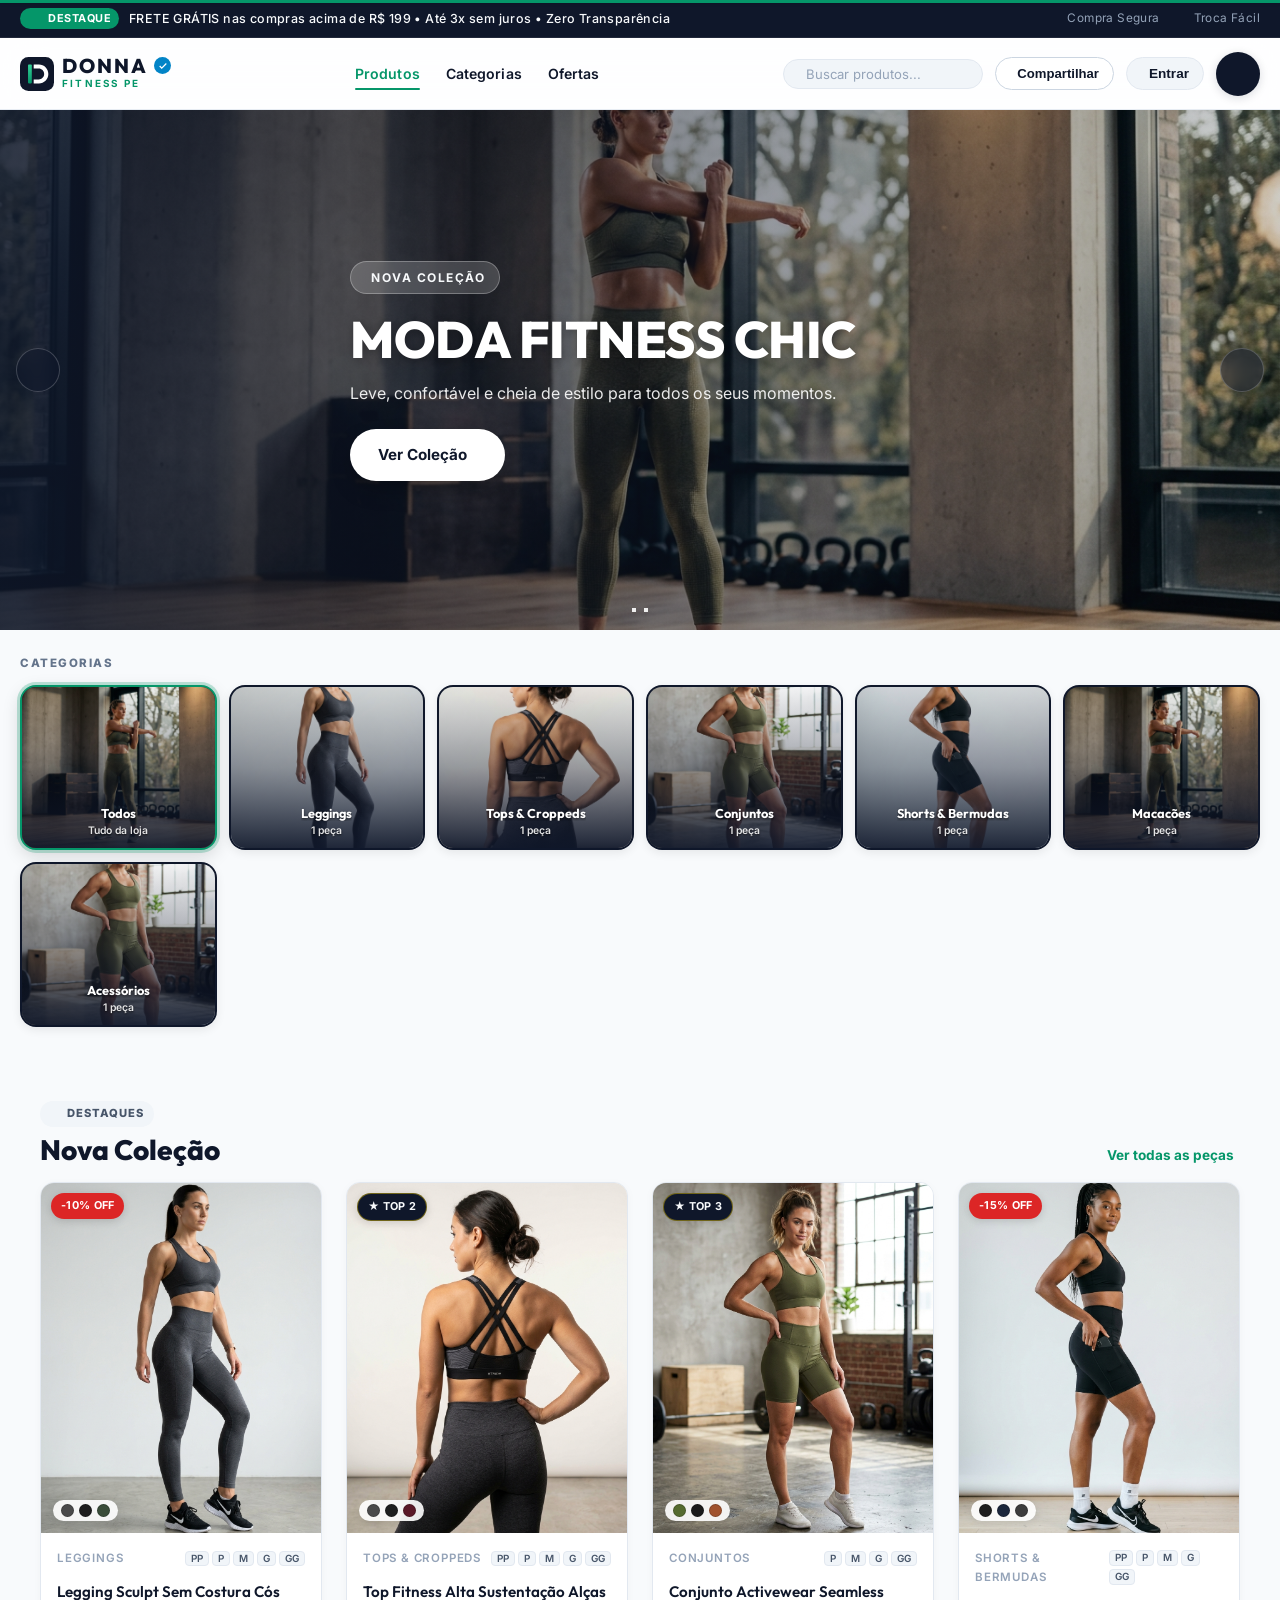
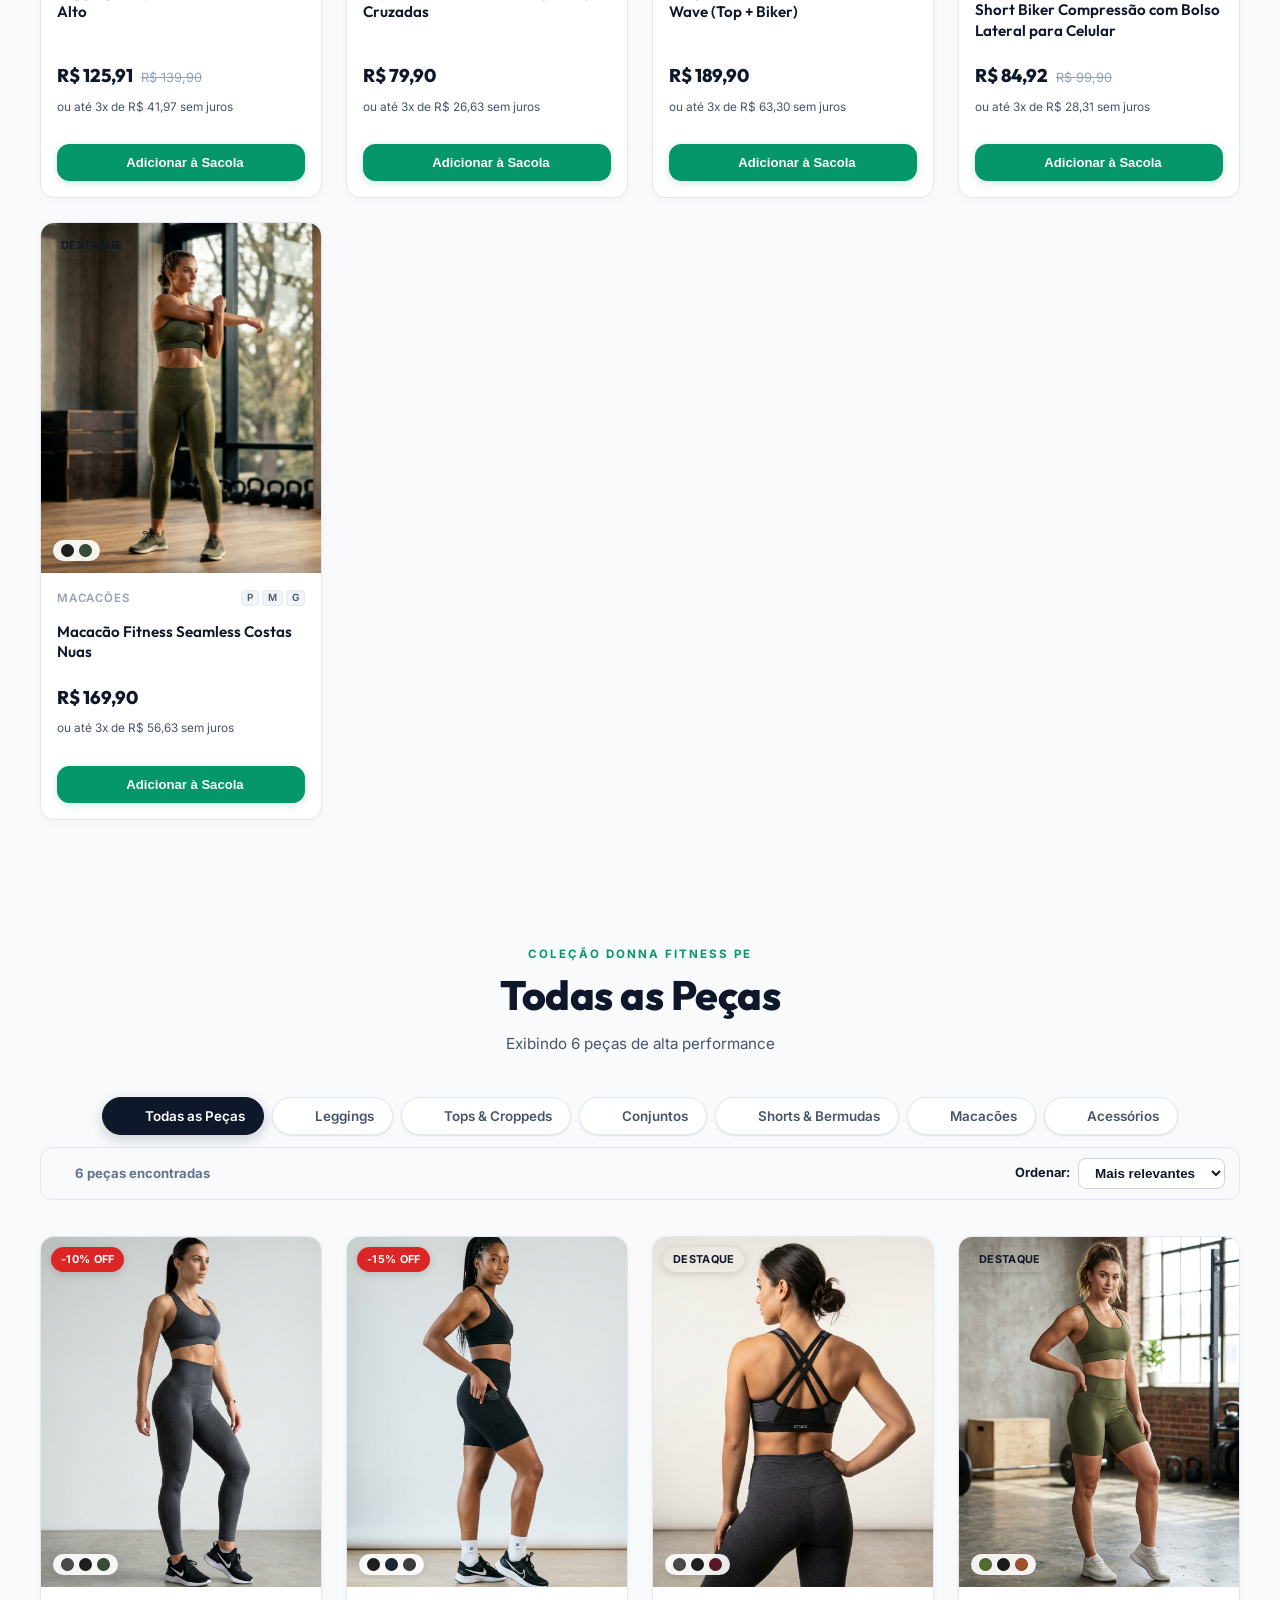
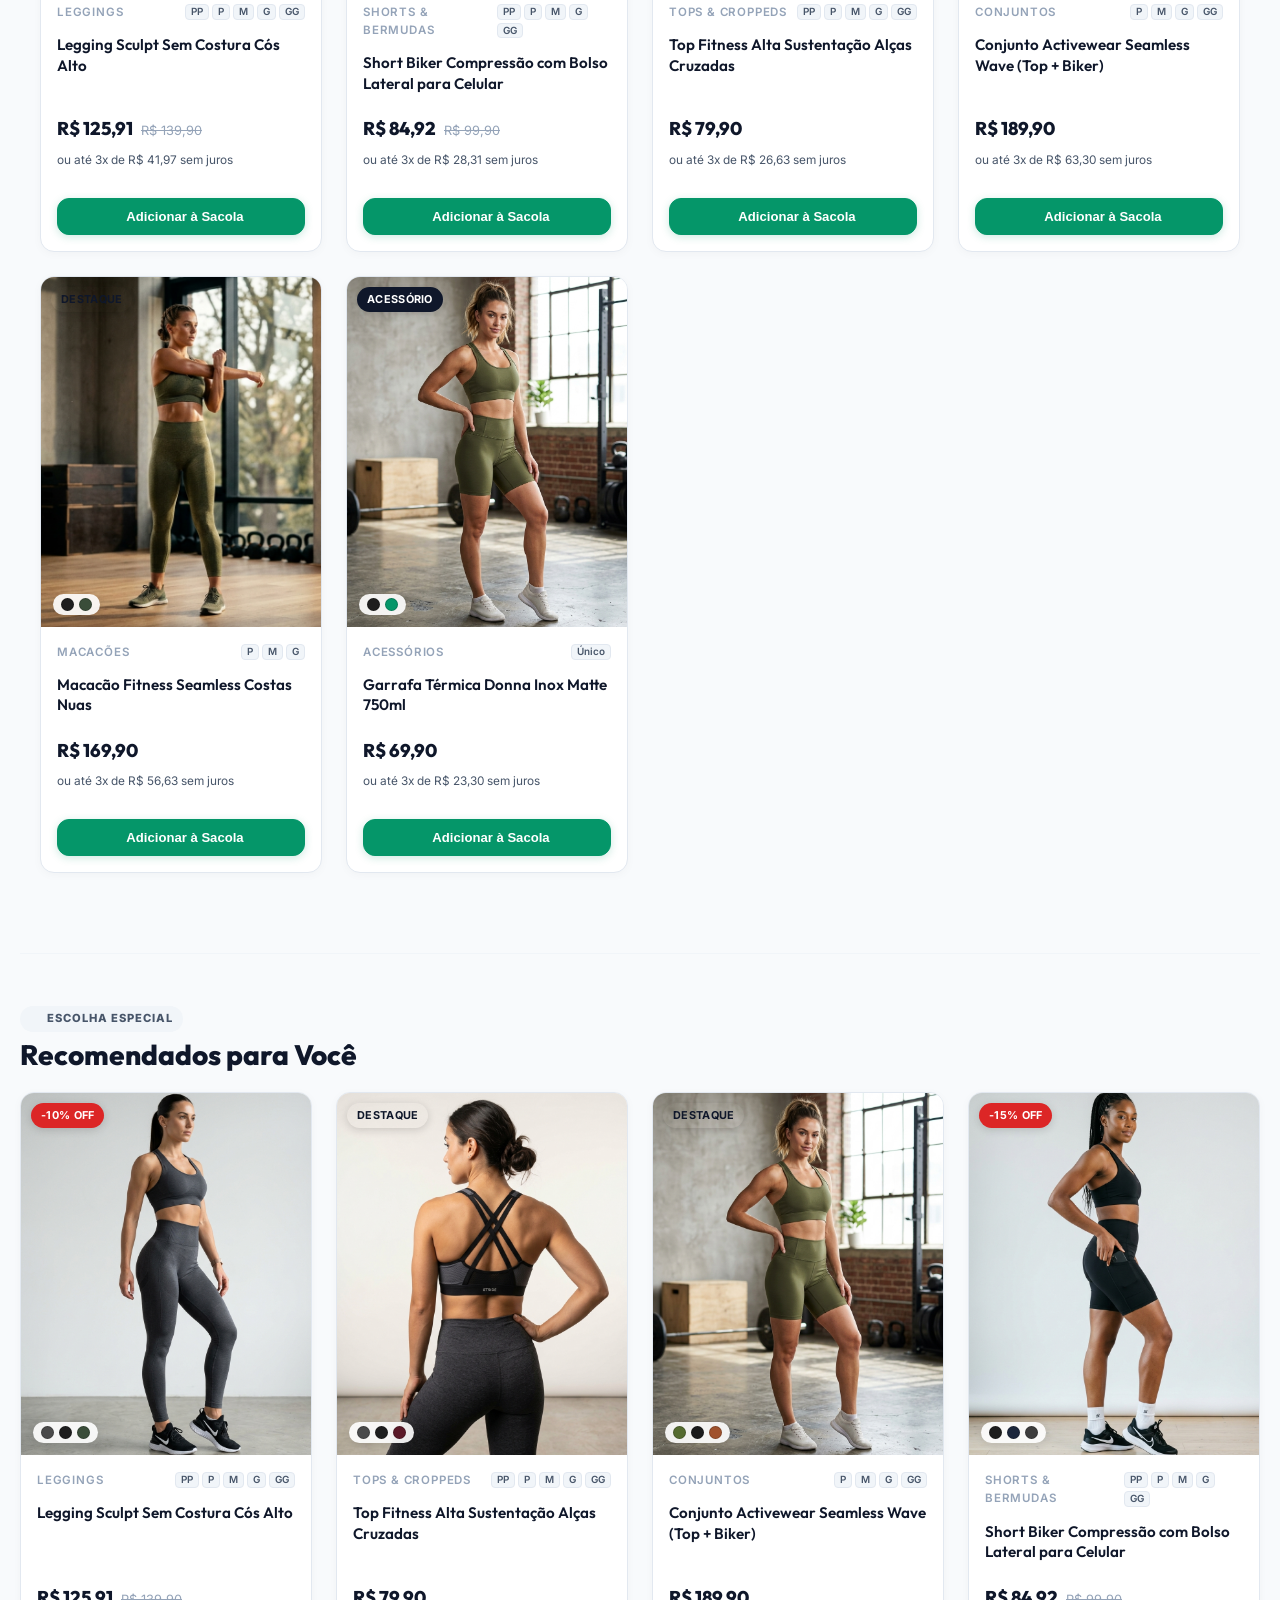
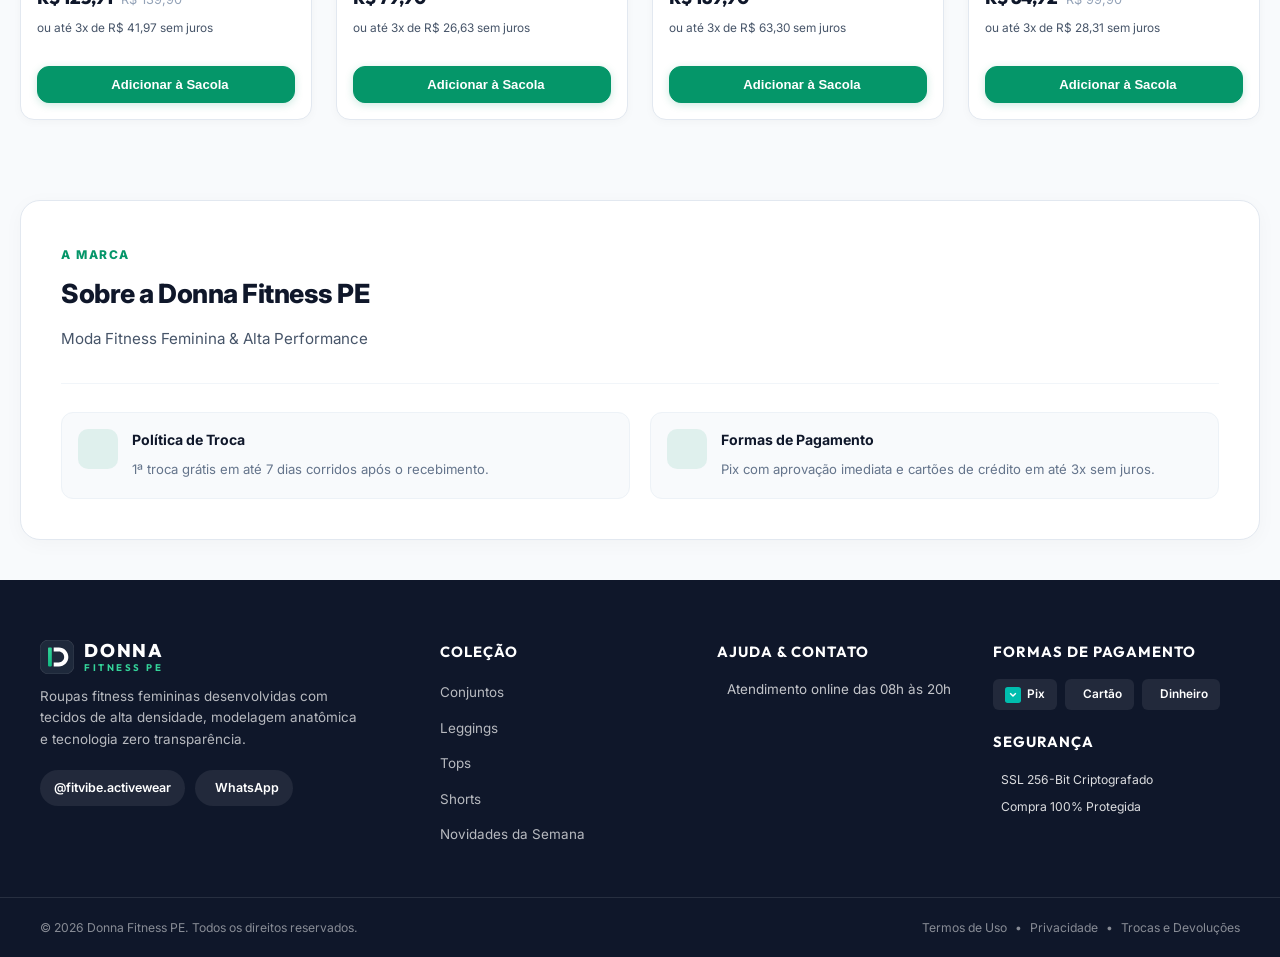
==== index.html @ 71e47748 "Minha" ====
<!DOCTYPE html>
<html lang="pt-BR">

<head>
  <meta charset="UTF-8">
  <meta name="viewport" content="width=device-width, initial-scale=1.0, viewport-fit=cover">
  <meta name="description" content="Donna Fitness PE — Roupas fitness femininas de alta performance. Leggings sem costura, tops de alta sustentação, conjuntos fitness e shorts com bolso. Compre direto com entrega rápida e zero transparência garantida.">
  <meta name="keywords" content="donna fitness pe, roupas fitness, moda fitness feminina, activewear, legging sem costura, top academia, conjunto fitness, shorts biker, zero transparencia">
  <meta name="theme-color" content="#0F172A">
  <meta property="og:title" content="Donna Fitness PE | Roupas Fitness & Alta Performance">
  <meta property="og:description" content="Peças fitness exclusivas com modelagem anatômica, alta compressão e tecnologia zero transparência.">
  <meta property="og:type" content="website">
  <meta property="og:image" content="assets/images/hero_fitness.jpg">
  <title id="site-title">Donna Fitness PE | Roupas Fitness & Alta Performance</title>
  
  <!-- Google Fonts: Outfit & Inter -->
  <link rel="preconnect" href="https://fonts.googleapis.com">
  <link rel="preconnect" href="https://fonts.gstatic.com" crossorigin>
  <link href="https://fonts.googleapis.com/css2?family=Inter:wght@300;400;500;600;700&family=Outfit:wght@400;500;600;700;800;900&display=swap" rel="stylesheet">
  
  <!-- Lucide Icons -->
  <script src="https://unpkg.com/lucide@latest"></script>
  
  <!-- Main Stylesheet -->
  <link rel="stylesheet" href="css/style.css">
  
  <!-- Minimalist Vector Favicon Donna Fitness PE -->
  <link rel="icon" type="image/svg+xml" href="assets/images/favicon.svg?v=2">
  <link rel="alternate icon" href="data:image/svg+xml,<svg xmlns='http://www.w3.org/2000/svg' viewBox='0 0 32 32'><rect width='32' height='32' rx='7.5' fill='%230F172A'/><path d='M7.5 7H10.5V25H7.5Z' fill='%2310B981'/><path d='M12.5 7H17.5C22.5 7 26.5 11 26.5 16C26.5 21 22.5 25 17.5 25H12.5V21.2H17.2C20.1 21.2 22.4 18.9 22.4 16C22.4 13.1 20.1 10.8 17.2 10.8H12.5V7Z' fill='%23FFFFFF'/></svg>">

  <!-- Schema.org Structured Data -->
  <script type="application/ld+json" id="schema-structured-data">
  {
    "@context": "https://schema.org",
    "@graph": [
      {
        "@type": "OnlineStore",
        "@id": "#store",
        "name": "Donna Fitness PE",
        "description": "Roupas fitness femininas de alta performance. Leggings sem costura, tops de alta sustentação e conjuntos fitness com tecnologia zero transparência.",
        "currenciesAccepted": "BRL"
      },
      {
        "@type": "CollectionPage",
        "@id": "#collection",
        "name": "Coleção Feminina Donna Fitness PE",
        "isPartOf": { "@id": "#store" }
      }
    ]
  }
  </script>
</head>

<body>

  <!-- Top Accent Bar (Barra de Destaque Superior Fixa - Estilo JoyModa) -->
  <div class="store-top-accent-bar" id="store-top-accent-bar" aria-hidden="true"></div>

  <!-- Toast Container -->
  <div id="toast-container" class="toast-container" aria-live="polite"></div>

  <!-- Announcement Bar (Configurable from Admin) -->
  <aside class="announcement-bar" id="announcement-bar" style="display:none;" aria-label="Avisos e promoções">
    <div class="announcement-inner container">
      <div class="announcement-content" id="announcement-text-wrap">
        <span class="announcement-badge-pill">
          <i data-lucide="sparkles" class="icon-inline"></i>
          <span>Destaque</span>
        </span>
        <span id="announcement-text">FRETE GRÁTIS nas compras acima de R$ 199 • Até 3x sem juros • Zero Transparência</span>
      </div>
      <div class="announcement-extra-links">
        <span class="announcement-pill"><i data-lucide="shield-check" class="icon-inline"></i> Compra Segura</span>
        <span class="announcement-pill"><i data-lucide="refresh-cw" class="icon-inline"></i> Troca Fácil</span>
      </div>
    </div>
  </aside>

  <!-- Store Closed Banner -->
  <div class="store-closed-banner hidden" id="store-closed-banner" role="alert">
    <div class="banner-content container">
      <div class="banner-icon-wrap">
        <i data-lucide="clock" class="icon-banner"></i>
      </div>
      <div class="banner-text-wrap">
        <strong id="store-closed-title">Loja Fechada no Momento</strong>
        <p id="store-closed-message">Estamos fora do horário de atendimento. Deixe sua mensagem no WhatsApp que responderemos assim que abrirmos!</p>
      </div>
    </div>
  </div>

  <!-- Main Navigation Header -->
  <header class="site-header" id="navbar">
    <div class="header-inner container">
      
      <!-- Mobile Menu Trigger -->
      <button type="button" class="btn-mobile-menu" id="btn-mobile-menu" aria-label="Abrir menu de navegação" aria-expanded="false" aria-controls="mobile-drawer">
        <i data-lucide="menu"></i>
      </button>

      <!-- Brand Logo -->
      <a href="index.html" class="navbar-brand" aria-label="Página inicial Donna Fitness PE">
        <span class="logo-mark" id="navbar-logo-icon">
          <svg width="34" height="34" viewBox="0 0 36 36" fill="none" aria-hidden="true">
            <defs>
              <linearGradient id="nbDonnaGrad" x1="7.5" y1="8" x2="12" y2="28" gradientUnits="userSpaceOnUse">
                <stop offset="0%" stop-color="#34D399"/>
                <stop offset="100%" stop-color="#059669"/>
              </linearGradient>
            </defs>
            <rect width="36" height="36" rx="9" fill="#0F172A"/>
            <path d="M 8.5 9 C 8.5 8.4477 8.9477 8 9.5 8 H 11.5 C 12.0523 8 12.5 8.4477 12.5 9 V 27 C 12.5 27.5523 12.0523 28 11.5 28 H 9.5 C 8.9477 28 8.5 27.5523 8.5 27 Z" fill="url(#nbDonnaGrad)"/>
            <path d="M 14.5 8 H 20 C 25.5228 8 30 12.4772 30 18 C 30 23.5228 25.5228 28 20 28 H 14.5 V 23.8 H 19.8 C 23.0033 23.8 25.6 21.2033 25.6 18 C 25.6 14.7967 23.0033 12.2 19.8 12.2 H 14.5 V 8 Z" fill="#FFFFFF"/>
          </svg>
        </span>
        <div class="brand-text">
          <div style="display:flex;align-items:center;">
            <span class="brand-name" id="navbar-brand-name">DONNA</span>
            <span class="brand-verified-badge" title="Loja Oficial Verificada" aria-label="Loja Oficial Verificada">
              <svg viewBox="0 0 24 24" fill="none" stroke="currentColor"><polyline points="20 6 9 17 4 12"/></svg>
            </span>
          </div>
          <span class="brand-tagline" id="navbar-brand-tagline">FITNESS PE</span>
        </div>
      </a>

      <!-- Desktop Navigation Menu -->
      <nav class="desktop-nav" aria-label="Navegação principal">
        <ul class="nav-list">
          <li><a href="#products" class="nav-link nav-cat-link active" onclick="window.StoreApp?.selectCategory('all')">Produtos</a></li>
          <li><a href="#visual-categories" class="nav-link">Categorias</a></li>
          <li><a href="#featured-section" class="nav-link">Ofertas</a></li>
        </ul>
      </nav>

      <!-- Header Actions: Busca | Conta | Carrinho -->
      <div class="header-actions">
        
        <!-- Search Trigger / Quick Search Bar -->
        <div class="search-box-wrap" id="search-box-wrap">
          <div class="search-input-inner">
            <i data-lucide="search" class="search-icon"></i>
            <input type="search" id="quick-search-input" placeholder="Buscar produtos..." aria-label="Buscar produtos">
            <button type="button" class="btn-clear-search hidden" id="btn-clear-search" aria-label="Limpar busca">
              <i data-lucide="x"></i>
            </button>
          </div>
        </div>

        <!-- Share Store Button -->
        <button type="button" class="btn-share-store" id="btn-share-store" onclick="window.StoreApp?.shareStore()" aria-label="Compartilhar loja" title="Compartilhar loja">
          <i data-lucide="share-2"></i>
          <span class="share-btn-text">Compartilhar</span>
        </button>

        <!-- Customer Account Button -->
        <button type="button" class="btn-header-account" id="btn-customer-account" aria-label="Área do cliente / Minha Conta">
          <i data-lucide="user" class="account-icon"></i>
          <span class="account-label" id="header-account-label">Entrar</span>
        </button>

        <!-- Cart Button -->
        <button type="button" class="btn-cart" id="btn-open-cart" aria-label="Abrir carrinho de compras">
          <i data-lucide="shopping-bag" class="cart-icon"></i>
          <span class="cart-count" id="cart-count" style="display:none;">0</span>
        </button>

        <!-- Loyalty Points Button (Oculto para visitante; acessível em Minha Conta) -->
        <button type="button" class="btn-header-loyalty" id="btn-header-loyalty" onclick="window.StoreApp?.openLoyaltyModal()" title="Ver meus pontos e recompensas" style="display:none;">
          <span class="loyalty-coin-icon"><i data-lucide="award"></i></span>
          <span class="loyalty-header-pts" id="header-loyalty-pts">0 pts</span>
        </button>
      </div>

    </div>
  </header>

  <!-- Mobile Off-Canvas Drawer -->
  <div class="mobile-drawer-overlay" id="mobile-drawer-overlay" aria-hidden="true"></div>
  <aside class="mobile-drawer" id="mobile-drawer" aria-label="Menu móvel">
    <div class="mobile-drawer-header">
      <div class="mobile-drawer-brand">
        <svg width="30" height="30" viewBox="0 0 36 36" fill="none" aria-hidden="true">
          <defs>
            <linearGradient id="mobDonnaGrad" x1="7.5" y1="8" x2="12" y2="28" gradientUnits="userSpaceOnUse">
              <stop offset="0%" stop-color="#34D399"/>
              <stop offset="100%" stop-color="#059669"/>
            </linearGradient>
          </defs>
          <rect width="36" height="36" rx="9" fill="#0F172A"/>
          <path d="M 8.5 9 C 8.5 8.4477 8.9477 8 9.5 8 H 11.5 C 12.0523 8 12.5 8.4477 12.5 9 V 27 C 12.5 27.5523 12.0523 28 11.5 28 H 9.5 C 8.9477 28 8.5 27.5523 8.5 27 Z" fill="url(#mobDonnaGrad)"/>
          <path d="M 14.5 8 H 20 C 25.5228 8 30 12.4772 30 18 C 30 23.5228 25.5228 28 20 28 H 14.5 V 23.8 H 19.8 C 23.0033 23.8 25.6 21.2033 25.6 18 C 25.6 14.7967 23.0033 12.2 19.8 12.2 H 14.5 V 8 Z" fill="#FFFFFF"/>
        </svg>
        <div class="brand-text" style="line-height:1.15;">
          <span style="font-weight:800;letter-spacing:1.5px;color:var(--carbon);font-size:1.05rem;">DONNA</span>
          <span style="font-size:0.58rem;font-weight:700;letter-spacing:2px;color:var(--primary);text-transform:uppercase;display:block;">FITNESS PE</span>
        </div>
      </div>
      <button type="button" class="btn-close-drawer" id="btn-close-drawer" aria-label="Fechar menu">
        <i data-lucide="x"></i>
      </button>
    </div>

    <!-- Mobile Search -->
    <div class="mobile-drawer-search">
      <div class="search-input-inner">
        <i data-lucide="search" class="search-icon"></i>
        <input type="search" id="mobile-search-input" placeholder="O que você está procurando?" aria-label="Buscar no catálogo">
      </div>
    </div>

    <!-- Mobile User & Loyalty Quick Access -->
    <div class="mobile-drawer-user-card" id="mobile-drawer-user-card">
      <button type="button" class="drawer-user-btn" onclick="window.StoreApp?.openCustomerAccountModal(); window.StoreApp?.closeMobileMenu();">
        <div style="display:flex;align-items:center;">
          <div class="drawer-user-icon"><i data-lucide="user"></i></div>
          <div class="drawer-user-info">
            <strong id="drawer-user-name">Minha Conta</strong>
            <small id="drawer-user-status">Acessar perfil e pedidos</small>
          </div>
        </div>
        <i data-lucide="chevron-right" class="nav-arrow"></i>
      </button>
      <button type="button" class="drawer-loyalty-btn" onclick="window.StoreApp?.openLoyaltyModal(); window.StoreApp?.closeMobileMenu();">
        <div class="drawer-loyalty-left">
          <span class="drawer-loyalty-badge"><i data-lucide="award" style="width:14px;height:14px;"></i> Fidelidade Donna PE</span>
          <span class="drawer-loyalty-pts" id="drawer-loyalty-pts">Ver Meus Pontos & Cupons</span>
        </div>
        <i data-lucide="chevron-right" class="nav-arrow"></i>
      </button>
    </div>

    <!-- Mobile Nav Links -->
    <nav class="mobile-drawer-nav">
      <div class="drawer-nav-section-title">Navegação</div>
      <ul class="mobile-nav-list">
        <li>
          <a href="#hero" class="mobile-nav-link" data-close-drawer>
            <i data-lucide="home"></i>
            <span>Início</span>
            <i data-lucide="chevron-right" class="nav-arrow"></i>
          </a>
        </li>
        <li>
          <a href="#visual-categories" class="mobile-nav-link" data-close-drawer>
            <i data-lucide="grid"></i>
            <span>Categorias</span>
            <i data-lucide="chevron-right" class="nav-arrow"></i>
          </a>
        </li>
        <li>
          <a href="#featured-section" class="mobile-nav-link" data-close-drawer>
            <i data-lucide="sparkles"></i>
            <span>Novidades & Destaques</span>
            <i data-lucide="chevron-right" class="nav-arrow"></i>
          </a>
        </li>
        <li>
          <a href="#products" class="mobile-nav-link" data-close-drawer>
            <i data-lucide="layers"></i>
            <span>Todas as Peças</span>
            <i data-lucide="chevron-right" class="nav-arrow"></i>
          </a>
        </li>
        <li>
          <a href="#looks-section" class="mobile-nav-link" data-close-drawer>
            <i data-lucide="check-circle-2"></i>
            <span>Monte seu Look</span>
            <i data-lucide="chevron-right" class="nav-arrow"></i>
          </a>
        </li>
        <li>
          <a href="#color-shop" class="mobile-nav-link" data-close-drawer>
            <i data-lucide="palette"></i>
            <span>Compre por Cor</span>
            <i data-lucide="chevron-right" class="nav-arrow"></i>
          </a>
        </li>
        <li>
          <a href="#about-section" class="mobile-nav-link" data-close-drawer>
            <i data-lucide="info"></i>
            <span>Sobre a Donna Fitness PE</span>
            <i data-lucide="chevron-right" class="nav-arrow"></i>
          </a>
        </li>
        <li>
          <a href="#instagram-section" class="mobile-nav-link" data-close-drawer>
            <i data-lucide="camera"></i>
            <span>Feed do Instagram</span>
            <i data-lucide="chevron-right" class="nav-arrow"></i>
          </a>
        </li>
      </ul>

      <!-- Quick Category Shortcuts in Drawer -->
      <div class="drawer-nav-section-title" style="margin-top:20px;">Categorias Rápidas</div>
      <div class="mobile-drawer-categories">
        <button type="button" class="drawer-cat-chip" onclick="window.StoreApp?.selectCategory('Conjuntos'); window.StoreApp?.closeMobileMenu();">Conjuntos</button>
        <button type="button" class="drawer-cat-chip" onclick="window.StoreApp?.selectCategory('Leggings'); window.StoreApp?.closeMobileMenu();">Leggings</button>
        <button type="button" class="drawer-cat-chip" onclick="window.StoreApp?.selectCategory('Tops & Croppeds'); window.StoreApp?.closeMobileMenu();">Tops</button>
        <button type="button" class="drawer-cat-chip" onclick="window.StoreApp?.selectCategory('Shorts & Bermudas'); window.StoreApp?.closeMobileMenu();">Shorts</button>
      </div>

      <!-- Drawer Support Card -->
      <div class="mobile-drawer-support">
        <div class="drawer-support-header">
          <i data-lucide="message-circle" class="support-icon"></i>
          <div>
            <strong>Atendimento Especializado</strong>
            <p>Dúvidas sobre tamanho, cores ou envio?</p>
          </div>
        </div>
        <a href="#" class="btn-drawer-wa" id="drawer-whatsapp-btn" target="_blank" rel="noopener noreferrer">
          <span>Falar no WhatsApp</span>
          <i data-lucide="arrow-right"></i>
        </a>
      </div>
    </nav>
  </aside>

  <!-- 1. Hero Banner Slider (Administrável pelo Painel) -->
  <section class="hero-slider-section" id="hero-slider" aria-label="Banners de destaque">
    <div class="hero-slider-container" id="hero-banners-container">
      <!-- Populated dynamically by store.js -->
      <div class="hero-slide active" style="background-image: url('assets/images/hero_fitness.jpg');">
        <div class="hero-slide-bg" style="background-image: url('assets/images/hero_fitness.jpg');"></div>
        <div class="hero-slide-overlay"></div>
        <div class="hero-slide-content container">
          <span class="hero-badge-pill"><i data-lucide="sparkles"></i> Nova Coleção 2026</span>
          <h1 class="hero-slide-title" id="hero-title">MODA FITNESS CHIC</h1>
          <p class="hero-slide-subtitle" id="hero-subtitle">Leve, confortável e cheia de estilo. Modelagem anatômica e zero transparência para todos os seus momentos.</p>
          <a href="#products" class="hero-slide-btn" id="hero-cta" onclick="window.StoreApp?.selectCategory('all')">
            <span>Ver Coleção</span>
            <i data-lucide="arrow-right"></i>
          </a>
        </div>
      </div>
    </div>

    <!-- Controles do Slider -->
    <button type="button" class="hero-slider-arrow hero-slider-prev" id="btn-hero-prev" aria-label="Banner anterior">
      <i data-lucide="chevron-left"></i>
    </button>
    <button type="button" class="hero-slider-arrow hero-slider-next" id="btn-hero-next" aria-label="Próximo banner">
      <i data-lucide="chevron-right"></i>
    </button>
    <div class="hero-slider-dots" id="hero-slider-dots"></div>
  </section>

  <!-- 2. Seção Visual de Categorias (Scroll Horizontal Suave no Mobile) -->
  <section class="chic-categories-section container" id="visual-categories" aria-label="Navegação por categorias">
    <span class="section-label-chic">Categorias</span>
    <div class="chic-categories-scroll-wrap">
      <div class="chic-categories-track" id="chic-categories-track">
        <!-- Rendered dynamically by store.js based on Supabase / DataStore categories -->
      </div>
    </div>
  </section>

  <!-- 5. Seção de Destaques: Últimas Peças (Conceito da Referência com Badges TOP 1, TOP 2, -40%) -->
  <section class="featured-section container" id="featured-section" aria-label="Destaques e últimas peças">
    <div class="chic-section-header">
      <div>
        <div class="chic-badge-pill">
          <i data-lucide="flame" style="width:13px;height:13px;color:#E11D48;"></i> Destaques
        </div>
        <h2 class="chic-section-title" id="featured-title">Últimas Peças</h2>
      </div>
      <a href="#products" class="btn-link-viewall" onclick="window.StoreApp?.selectCategory('all')">
        <span>Ver todas as peças</span>
        <i data-lucide="arrow-right"></i>
      </a>
    </div>
    <div class="featured-grid products-grid" id="featured-grid">
      <!-- Populated dynamically by store.js with TOP badges -->
    </div>
  </section>

  <!-- Main Vitrine Section -->
  <section class="products-section container" id="products" aria-label="Catálogo de roupas fitness">
    
    <div class="section-header">
      <span class="section-label">Coleção Donna Fitness PE</span>
      <h2 id="products-section-title">Todas as Peças</h2>
      <p id="products-section-subtitle">Alta compressão, modelagem anatômica e tecidos tecnológicos</p>
    </div>

    <!-- Filter Control Bar -->
    <div class="catalog-controls">
      
      <!-- Categories Filter Tabs -->
      <div class="categories-filter" id="categories-filter" role="tablist" aria-label="Filtrar por categoria">
        <!-- Populated by store.js -->
      </div>

      <!-- Active Filters Display -->
      <div class="active-filter-chips hidden" id="active-filter-chips">
        <span class="filter-chip-item" id="filter-chip-current">
          <span id="filter-chip-label">Filtro</span>
          <button type="button" class="btn-remove-chip" id="btn-clear-active-filter" aria-label="Remover filtro">
            <i data-lucide="x"></i>
          </button>
        </span>
      </div>

      <!-- Sorting & Counter Toolbar -->
      <div class="catalog-toolbar" id="catalog-toolbar">
        <span class="catalog-count-badge" id="catalog-count-badge">
          <i data-lucide="package" style="width:14px;height:14px;color:var(--primary);"></i>
          <span id="catalog-count-text">Carregando peças...</span>
        </span>
        <div class="catalog-toolbar-right">
          <label for="catalog-sort-select" class="sort-label">
            <i data-lucide="arrow-down-up" class="sort-icon"></i>
            <span>Ordenar:</span>
          </label>
          <select id="catalog-sort-select" class="catalog-sort-select" aria-label="Ordenar produtos">
            <option value="relevance">Mais relevantes</option>
            <option value="price_asc">Menor preço</option>
            <option value="price_desc">Maior preço</option>
          </select>
        </div>
      </div>

    </div>

    <!-- Products Grid -->
    <div class="products-grid" id="products-grid" aria-live="polite">
      <!-- Populated by store.js -->
    </div>

    <!-- Professional Empty State -->
    <div class="empty-state hidden" id="empty-products" role="status">
      <div class="empty-state-icon">
        <i data-lucide="package-open"></i>
      </div>
      <h3 id="empty-state-title">Nenhum produto encontrado nesta seleção</h3>
      <p id="empty-state-desc">Nossa coleção é atualizada frequentemente. Experimente navegar por todas as peças disponíveis!</p>
      <button type="button" class="btn-reset-filter" id="btn-reset-filter" onclick="window.StoreApp?.selectCategory('all')">
        <i data-lucide="layers"></i>
        <span>Ver Todas as Peças</span>
      </button>
    </div>

  </section>

  <!-- 5. Seção de Peças Recomendadas (Controlável no Admin) -->
  <section class="recommended-section container" id="recommended-section" aria-label="Produtos recomendados">
    <div class="chic-section-header">
      <div>
        <div class="chic-badge-pill">
          <i data-lucide="sparkles" style="width:13px;height:13px;color:#059669;"></i> Escolha Especial
        </div>
        <h2 class="chic-section-title" id="recommended-title">Recomendados para Você</h2>
      </div>
    </div>
    <div class="products-grid" id="recommended-grid">
      <!-- Populated dynamically by store.js based on admin settings -->
    </div>
  </section>

  <!-- 6. Seção Curta Sobre a Loja (Apresentação Profissional e Elegante) -->
  <section class="about-store-section container" id="about-store-section" aria-label="Sobre a loja">
    <div class="about-store-card">
      <div class="about-store-header">
        <span class="section-label">A Marca</span>
        <h2 id="about-store-title">Sobre a Loja</h2>
        <p id="about-store-desc" class="about-store-desc">Moda fitness feminina desenvolvida com tecidos nobres, modelagem anatômica e tecnologia zero transparência para seu treino com máxima confiança, compressão e conforto.</p>
      </div>

      <div class="about-store-grid" id="about-store-grid">
        <!-- Atendimento (se configurado) -->
        <div class="about-store-item" id="about-store-phone-item" style="display:none;">
          <div class="about-store-icon"><i data-lucide="phone"></i></div>
          <div>
            <strong>Atendimento</strong>
            <span id="about-store-phone"></span>
          </div>
        </div>

        <!-- WhatsApp (se configurado) -->
        <div class="about-store-item" id="about-store-wa-item" style="display:none;">
          <div class="about-store-icon"><i data-lucide="message-circle"></i></div>
          <div>
            <strong>WhatsApp</strong>
            <a href="#" id="about-store-wa-link" target="_blank" rel="noopener noreferrer">Falar no WhatsApp</a>
          </div>
        </div>

        <!-- Instagram (se configurado) -->
        <div class="about-store-item" id="about-store-insta-item" style="display:none;">
          <div class="about-store-icon">
            <svg width="20" height="20" viewBox="0 0 24 24" fill="currentColor"><path d="M12 2.163c3.204 0 3.584.012 4.85.07 3.252.148 4.771 1.691 4.919 4.919.058 1.265.069 1.645.069 4.849 0 3.205-.012 3.584-.069 4.849-.149 3.225-1.664 4.771-4.919 4.919-1.266.058-1.644.07-4.85.07-3.204 0-3.584-.012-4.849-.07-3.26-.149-4.771-1.699-4.919-4.92-.058-1.265-.07-1.644-.07-4.849 0-3.204.013-3.583.07-4.849.149-3.227 1.664-4.771 4.919-4.919 1.266-.057 1.645-.069 4.849-.069zm0-2.163c-3.259 0-3.667.014-4.947.072-4.358.2-6.78 2.618-6.98 6.98-.059 1.281-.073 1.689-.073 4.948 0 3.259.014 3.668.072 4.948.2 4.358 2.618 6.78 6.98 6.98 1.281.058 1.689.072 4.948.072 3.259 0 3.668-.014 4.948-.072 4.354-.2 6.782-2.618 6.979-6.98.059-1.28.073-1.689.073-4.948 0-3.259-.014-3.667-.072-4.947-.196-4.354-2.617-6.78-6.979-6.98-1.281-.059-1.69-.073-4.949-.073zm0 5.838c-3.403 0-6.162 2.759-6.162 6.162s2.759 6.163 6.162 6.163 6.162-2.759 6.162-6.163c0-3.403-2.759-6.162-6.162-6.162zm0 10.162c-2.209 0-4-1.79-4-4 0-2.209 1.791-4 4-4s4 1.791 4 4c0 2.21-1.791 4-4 4zm6.406-11.845c-.796 0-1.441.645-1.441 1.44s.645 1.44 1.441 1.44c.795 0 1.439-.645 1.439-1.44s-.644-1.44-1.439-1.44z"/></svg>
          </div>
          <div>
            <strong>Instagram</strong>
            <a href="#" id="about-store-insta-link" target="_blank" rel="noopener noreferrer">@perfil</a>
          </div>
        </div>

        <!-- Localização (se configurada) -->
        <div class="about-store-item" id="about-store-location-item" style="display:none;">
          <div class="about-store-icon"><i data-lucide="map-pin"></i></div>
          <div>
            <strong>Localização</strong>
            <span id="about-store-location"></span>
          </div>
        </div>

        <!-- Política de Troca -->
        <div class="about-store-item" id="about-store-policy-item">
          <div class="about-store-icon"><i data-lucide="refresh-cw"></i></div>
          <div>
            <strong>Política de Troca</strong>
            <span>1ª troca grátis em até 7 dias corridos após o recebimento.</span>
          </div>
        </div>

        <!-- Formas de Pagamento -->
        <div class="about-store-item" id="about-store-payment-item">
          <div class="about-store-icon"><i data-lucide="credit-card"></i></div>
          <div>
            <strong>Formas de Pagamento</strong>
            <span>Pix com aprovação imediata e cartões de crédito em até 3x sem juros.</span>
          </div>
        </div>
      </div>
    </div>
  </section>

  <!-- Mobile Floating Sticky Cart Bar -->
  <div class="mobile-cart-bar hidden" id="mobile-cart-bar" aria-label="Barra de checkout rápido">
    <div class="mobile-cart-bar-inner">
      <div class="mobile-cart-info" id="mobile-cart-info" role="button" tabindex="0" aria-label="Abrir itens do carrinho">
        <div class="mobile-cart-icon-wrap">
          <i data-lucide="shopping-bag"></i>
          <span class="mobile-cart-badge" id="mobile-cart-badge">0</span>
        </div>
        <div class="mobile-cart-text">
          <span class="mobile-cart-count" id="mobile-cart-count">0 itens</span>
          <span class="mobile-cart-total" id="mobile-cart-total">R$ 0,00</span>
        </div>
      </div>
      <button type="button" class="btn-mobile-checkout" id="btn-mobile-checkout" aria-label="Finalizar pedido">
        <span>Finalizar Pedido</span>
        <i data-lucide="arrow-right"></i>
      </button>
    </div>
  </div>

  <!-- Cart Sidebar & Backdrop Overlay -->
  <div class="cart-overlay" id="cart-overlay" aria-hidden="true"></div>
  
  <aside class="cart-sidebar" id="cart-sidebar" aria-label="Carrinho de compras">
    <div class="cart-header">
      <div class="cart-header-title">
        <i data-lucide="shopping-bag"></i>
        <h3>Seu Carrinho</h3>
      </div>
      <button type="button" class="btn-close-cart" id="btn-close-cart" aria-label="Fechar carrinho">
        <i data-lucide="x"></i>
      </button>
    </div>

    <!-- Free Shipping Progress -->
    <div class="cart-shipping-progress" id="cart-shipping-progress">
      <div class="shipping-progress-text" id="shipping-progress-text">
        Faltam R$ 199,00 para <strong>FRETE GRÁTIS!</strong>
      </div>
      <div class="shipping-progress-bar">
        <div class="shipping-progress-fill" id="shipping-progress-fill" style="width:0%;"></div>
      </div>
    </div>

    <!-- Cart Items List -->
    <div class="cart-items" id="cart-items">
      <div class="cart-empty" id="cart-empty">
        <div class="cart-empty-icon">
          <i data-lucide="shopping-bag"></i>
        </div>
        <p class="empty-title">Seu carrinho está vazio</p>
        <p class="empty-sub">Explore nossas novidades e adicione suas peças fitness favoritas!</p>
        <button type="button" class="btn-empty-shop" onclick="window.StoreApp?.openCart(false); document.getElementById('products')?.scrollIntoView({behavior:'smooth'});">
          Ver Coleção
        </button>
      </div>
    </div>

    <!-- Cart Footer with Totals -->
    <div class="cart-footer" id="cart-footer" style="display:none;">
      <div class="cart-breakdown">
        <div class="cart-row">
          <span>Subtotal</span>
          <span class="cart-row-val" id="cart-total">R$ 0,00</span>
        </div>
        <div class="cart-installments-badge" id="cart-installments-badge">
          <i data-lucide="credit-card"></i>
          <span id="cart-installments-text">ou até 3x sem juros</span>
        </div>
        <div class="cart-shipping-notice" id="cart-shipping-notice">
          <i data-lucide="truck"></i>
          <span>Frete calculado no próximo passo (Grátis acima de R$ 199)</span>
        </div>
        <div style="text-align:center;margin-top:4px;">
          <button type="button" class="btn-cart-check-neighborhoods" onclick="window.StoreApp?.openNeighborhoodModal()" style="display:inline-flex;align-items:center;gap:6px;font-size:0.8rem;color:var(--primary, #10B981);background:none;border:none;cursor:pointer;padding:2px 0;font-weight:600;">
            <i data-lucide="map-pin" style="width:13px;height:13px;"></i>
            <span>Consultar taxas de entrega por bairro</span>
          </button>
        </div>
      </div>
      <button type="button" class="btn-checkout" id="btn-checkout">
        <span id="btn-checkout-label">Finalizar Pedido</span>
        <i data-lucide="arrow-right"></i>
      </button>
      <button type="button" class="btn-continue-shopping" onclick="window.StoreApp?.openCart(false)">
        Continuar Comprando
      </button>
      <div class="cart-guarantees">
        <span><i data-lucide="lock"></i> Checkout Seguro</span>
        <span><i data-lucide="refresh-cw"></i> Primeira Troca Grátis</span>
      </div>
    </div>
  </aside>

  <!-- Checkout Modal (WhatsApp Flow) -->
  <div class="modal-overlay" id="checkout-modal" role="dialog" aria-modal="true" aria-labelledby="modal-checkout-title">
    <div class="modal modal-checkout">
      <div class="modal-header">
        <div class="checkout-modal-title-wrap">
          <i data-lucide="clipboard-check" class="icon-inline"></i>
          <h3 id="modal-checkout-title">Finalizar Pedido</h3>
        </div>
        <button type="button" class="btn-close-modal" id="btn-close-checkout" aria-label="Fechar janela">
          <i data-lucide="x"></i>
        </button>
      </div>

      <div class="modal-body">
        
        <!-- Form Organizado por Etapas Claras (Mobile-First) -->
        <form id="checkout-form" novalidate>
          
          <!-- ETAPA 1: Dados do Cliente -->
          <div class="checkout-step-block">
            <div class="checkout-step-header">
              <span class="step-badge">1</span>
              <h4>Seus Dados</h4>
            </div>
            
            <div class="form-group">
              <label for="customer-name">Nome Completo <span class="required">*</span></label>
              <input type="text" id="customer-name" class="form-control" placeholder="Ex: Ana Souza" required autocomplete="name">
            </div>

            <div class="form-group">
              <label for="customer-phone">Telefone / WhatsApp <span class="required">*</span></label>
              <input type="tel" id="customer-phone" class="form-control" placeholder="(11) 99999-9999" required autocomplete="tel">
            </div>
          </div>

          <!-- ETAPA 2: Entrega ou Retirada -->
          <div class="checkout-step-block">
            <div class="checkout-step-header">
              <span class="step-badge">2</span>
              <h4>Entrega ou Retirada</h4>
            </div>

            <div class="delivery-tabs-container">
              <div class="delivery-tabs">
                <button type="button" class="delivery-tab-btn active" id="tab-delivery" data-type="delivery">
                  <i data-lucide="truck" class="tab-icon-svg"></i>
                  <div>
                    <strong>Entrega</strong>
                    <small id="tab-delivery-info">No seu endereço</small>
                  </div>
                </button>
                <button type="button" class="delivery-tab-btn" id="tab-pickup" data-type="pickup">
                  <i data-lucide="store" class="tab-icon-svg"></i>
                  <div>
                    <strong>Retirada</strong>
                    <small id="tab-pickup-info">Grátis no ponto</small>
                  </div>
                </button>
              </div>
            </div>

            <!-- Endereço para Entrega -->
            <div class="form-group" id="group-delivery-address">
              <div style="display:flex;justify-content:space-between;align-items:center;margin-bottom:6px;">
                <label for="customer-neighborhood" style="margin-bottom:0;font-weight:600;font-size:0.875rem;">Bairro de Entrega <span class="required">*</span></label>
                <button type="button" class="btn-link-neighborhoods" id="btn-open-neighborhoods-rates" onclick="window.StoreApp?.openNeighborhoodModal()" style="background:none;border:none;color:var(--primary, #10B981);font-size:0.8rem;font-weight:600;display:inline-flex;align-items:center;gap:4px;cursor:pointer;padding:0;">
                  <i data-lucide="map-pin" style="width:13px;height:13px;"></i>
                  <span>Ver taxas</span>
                </button>
              </div>
              
              <div style="position:relative;margin-bottom:10px;">
                <select id="customer-neighborhood" class="form-control" style="cursor:pointer;" onchange="window.StoreApp?.onSelectNeighborhood(this.value)">
                  <option value="">Selecione seu bairro para calcular o frete...</option>
                </select>
              </div>
              
              <div id="neighborhood-alert-box" style="display:none;margin-bottom:12px;padding:10px 14px;border-radius:10px;font-size:0.82rem;line-height:1.4;"></div>

              <label for="customer-address" style="margin-bottom:6px;display:block;font-weight:600;font-size:0.875rem;">Rua, Número e Complemento <span class="required">*</span></label>
              <input type="text" id="customer-address" class="form-control" placeholder="Ex: Rua das Flores, 123, Apto 101" required autocomplete="street-address">
            </div>

            <!-- Informações do Ponto de Retirada -->
            <div class="pickup-info-box hidden" id="pickup-info-box">
              <div class="pickup-info-header">
                <i data-lucide="map-pin"></i>
                <strong>Local para Retirada:</strong>
              </div>
              <p id="pickup-store-address">Consulte o ponto de retirada pelo WhatsApp</p>
              <small id="pickup-store-time">Pronto para retirada em até 2 horas após a confirmação</small>
            </div>
          </div>

          <!-- ETAPA 3: Forma de Pagamento -->
          <div class="checkout-step-block">
            <div class="checkout-step-header">
              <span class="step-badge">3</span>
              <h4>Forma de Pagamento</h4>
            </div>

            <div class="form-group" style="margin-bottom: 8px;">
              <div class="payment-options" id="payment-options">
                <!-- Populated by JS -->
              </div>
            </div>

            <!-- Parcelamento Cartão -->
            <div class="card-installments-box hidden" id="card-installments-box">
              <div class="card-installments-header">
                <i data-lucide="credit-card"></i>
                <strong>Opções de Parcelamento no Cartão</strong>
              </div>
              <div class="form-group" style="margin-bottom:0;">
                <label for="checkout-card-installments">Escolha o número de parcelas: <span class="required">*</span></label>
                <select id="checkout-card-installments" class="form-control card-installments-select">
                  <!-- Dynamically populated by JS -->
                </select>
                <small class="card-installments-hint" id="card-installments-hint">O pagamento com cartão será efetuado na entrega ou via link seguro.</small>
              </div>
            </div>

            <!-- Pix Key Box -->
            <div class="pix-checkout-box hidden" id="pix-checkout-box">
              <div class="pix-box-header">
                <span class="pix-badge">Chave Pix da Loja</span>
                <span class="pix-type" id="pix-key-type">Celular</span>
              </div>
              <div class="pix-key-wrapper">
                <input type="text" readonly id="pix-key-val" value="" class="pix-key-input" aria-label="Chave Pix para copiar">
                <button type="button" class="btn-copy-pix" id="btn-copy-pix">Copiar Chave</button>
              </div>
              <div class="pix-receiver-row">
                <span>Titular: <strong id="pix-receiver-name">Donna Fitness PE</strong></span>
              </div>
              <p class="pix-instructions-text" id="pix-instructions-text">Faça o Pix e envie o comprovante pelo WhatsApp para separação prioritária!</p>
            </div>

            <!-- Troco em Dinheiro -->
            <div class="cash-change-box hidden" id="cash-change-box">
              <div class="form-group" style="margin-bottom:0">
                <label for="customer-troco">Precisa de troco para quanto? (opcional)</label>
                <input type="text" id="customer-troco" class="form-control" placeholder="Ex: Para R$ 150,00">
              </div>
            </div>
          </div>

          <!-- ETAPA 4: Observações Opcionais -->
          <div class="checkout-step-block">
            <div class="checkout-step-header">
              <span class="step-badge">4</span>
              <h4>Observações</h4>
            </div>
            <div class="form-group" style="margin-bottom: 0;">
              <textarea id="customer-obs" class="form-control" rows="2" placeholder="Dúvidas sobre tamanho, ponto de referência... (opcional)"></textarea>
            </div>
          </div>

          <!-- ETAPA 5: Resumo Transparente do Pedido -->
          <div class="checkout-step-block checkout-summary-block">
            <div class="checkout-step-header">
              <span class="step-badge">5</span>
              <h4>Resumo do Pedido</h4>
            </div>
            <div class="checkout-summary" id="checkout-summary">
              <div id="checkout-items"></div>

              <!-- Cupom de Desconto / Recompensa Fidelidade -->
              <div class="checkout-coupon-section" id="checkout-coupon-section">
                <label for="checkout-coupon-input" class="checkout-coupon-label">
                  <i data-lucide="ticket" style="width:14px;height:14px;display:inline-block;vertical-align:middle;margin-right:4px;"></i>
                  Cupom de Desconto ou Recompensa
                </label>
                <div class="checkout-coupon-input-group">
                  <input type="text" id="checkout-coupon-input" class="form-control" placeholder="Ex: LOY-8K3F92" autocomplete="off" style="text-transform:uppercase;">
                  <button type="button" class="btn-apply-coupon" id="btn-apply-coupon" onclick="window.StoreApp?.applyCheckoutCoupon()">Aplicar</button>
                </div>
                <div id="checkout-coupon-feedback" class="coupon-feedback hidden"></div>
              </div>

              <div class="checkout-breakdown">
                <div class="checkout-row">
                  <span>Subtotal:</span>
                  <span id="checkout-subtotal">R$ 0,00</span>
                </div>
                <div class="checkout-row" id="checkout-delivery-row">
                  <span>Frete:</span>
                  <span id="checkout-delivery-fee">R$ 0,00</span>
                </div>
                <div class="checkout-row discount-row hidden" id="checkout-discount-row">
                  <span id="checkout-discount-label">Desconto Recompensa:</span>
                  <span id="checkout-discount-val" style="color:#059669;font-weight:700;">- R$ 0,00</span>
                </div>
                <div class="checkout-total-row">
                  <span>TOTAL A PAGAR:</span>
                  <span id="checkout-total">R$ 0,00</span>
                </div>
              </div>
            </div>
          </div>

          <!-- ETAPA 6: Botão Final com Destaque Máximo -->
          <button type="submit" class="btn-whatsapp-submit" id="btn-send-whatsapp">
            <i data-lucide="message-circle"></i>
            <span id="btn-send-whatsapp-text">Finalizar Pedido pelo WhatsApp</span>
          </button>
        </form>

      </div>
    </div>
  </div>

  <!-- Neighborhood Rates & Delivery Times Modal (Image 1) -->
  <div class="modal-overlay" id="neighborhood-rates-modal" role="dialog" aria-modal="true" aria-labelledby="neighborhood-modal-title">
    <div class="modal modal-neighborhood-rates">
      <div class="modal-header neighborhood-modal-header">
        <div class="neighborhood-header-content">
          <div class="neighborhood-header-icon">
            <i data-lucide="map-pin"></i>
          </div>
          <div>
            <h3 id="neighborhood-modal-title">Taxa e tempo de entrega</h3>
            <p>Consulte as taxas por bairro</p>
          </div>
        </div>
        <button type="button" class="btn-close-modal" id="btn-close-neighborhood-rates" aria-label="Fechar consulta de frete">
          <i data-lucide="x"></i>
        </button>
      </div>

      <div class="modal-body neighborhood-modal-body">
        <div class="neighborhood-search-wrap">
          <i data-lucide="search" class="neighborhood-search-icon"></i>
          <input type="text" id="neighborhood-search-input" class="neighborhood-search-input" placeholder="Buscar seu bairro..." autocomplete="off">
        </div>

        <div class="neighborhood-rates-list" id="neighborhood-rates-list">
          <!-- Dynamically populated by JS -->
        </div>
      </div>

      <div class="neighborhood-modal-footer">
        <div class="neighborhood-footer-badge">
          <i data-lucide="share-2"></i>
          <span>Entregas rápidas e seguras</span>
        </div>
        <button type="button" class="btn-neighborhood-close" id="btn-footer-close-neighborhood">Fechar</button>
      </div>
    </div>
  </div>

  <!-- Product Details & Variants Modal -->
  <div class="modal-overlay" id="product-details-modal" role="dialog" aria-modal="true" aria-labelledby="modal-product-name">
    <div class="modal modal-product-details">
      <div class="modal-header">
        <div class="product-modal-title-area">
          <span class="product-modal-category" id="modal-product-category">Fitness Activewear</span>
          <h3 id="modal-product-name" class="product-modal-name">Nome do Produto</h3>
        </div>
        <button type="button" class="btn-close-modal" id="btn-close-product-modal" aria-label="Fechar detalhes">
          <i data-lucide="x"></i>
        </button>
      </div>

      <div class="product-modal-body">
        
        <!-- Large Image Area & Gallery -->
        <div class="product-modal-media-col">
          <div class="product-modal-image-wrapper">
            <span class="product-badge badge-custom" id="modal-product-badge" style="display:none;"></span>
            <div class="product-modal-image-placeholder" id="modal-product-placeholder">
              <i data-lucide="sparkles"></i>
            </div>
            <img id="modal-product-image" src="" alt="Foto do produto selecionado" loading="lazy" style="display:none;">
            <button type="button" class="btn-zoom-image" id="btn-zoom-image" aria-label="Visualizar imagem ampliada" title="Ver foto ampliada">
              <i data-lucide="maximize-2"></i>
            </button>
          </div>

          <!-- Color Thumbnails Gallery -->
          <div class="product-modal-gallery-thumbs" id="modal-gallery-thumbs" aria-label="Galeria de fotos por cor">
            <!-- Dynamically populated by JS -->
          </div>
        </div>

        <!-- Details & Conversion Panel -->
        <div class="product-modal-details" id="modal-product-details-panel">
          
          <!-- Social Proof / Rating -->
          <div class="product-modal-rating" id="modal-product-rating">
            <div class="rating-stars" aria-label="Avaliação 4.9 estrelas">
              <span class="star-icon">★</span>
              <span class="star-icon">★</span>
              <span class="star-icon">★</span>
              <span class="star-icon">★</span>
              <span class="star-icon">★</span>
            </div>
            <span class="rating-score">4.9</span>
            <span class="rating-count">(128 avaliações)</span>
            <span class="rating-verified"><i data-lucide="shield-check"></i> 100% aprovado</span>
          </div>

          <!-- Price & Installments -->
          <div class="product-modal-price-row">
            <span class="product-modal-price" id="modal-product-price">R$ 0,00</span>
            <span class="product-modal-original-price" id="modal-product-original-price" style="display:none;"></span>
            <span class="product-modal-discount-badge" id="modal-product-discount" style="display:none;"></span>
          </div>

          <div class="product-modal-installments" id="modal-product-installments">
            em até 3x sem juros no cartão
          </div>

          <!-- Color Selector -->
          <div id="modal-color-section" class="product-modal-section">
            <div class="variant-label">Cor: <strong id="modal-selected-color-name">—</strong></div>
            <div class="color-selector" id="modal-color-selector">
              <!-- Populated by JS -->
            </div>
          </div>

          <!-- Size Selector -->
          <div id="modal-size-section" class="product-modal-section">
            <div class="variant-label-row">
              <div class="variant-label">Tamanho: <strong id="modal-selected-size">—</strong></div>
              <button type="button" class="btn-size-guide-link" id="btn-open-size-guide" aria-label="Ver tabela de medidas">
                <i data-lucide="ruler"></i>
                <span>Tabela de medidas</span>
              </button>
            </div>
            <div class="size-selector" id="modal-size-selector">
              <!-- Populated by JS -->
            </div>
          </div>

          <!-- Stock Indicator -->
          <div class="stock-indicator ok" id="modal-stock-indicator">
            <span class="stock-indicator-dot"></span>
            <span id="modal-stock-text">Disponível em estoque</span>
          </div>

          <!-- Quantity & Purchase Action Buttons -->
          <div class="product-modal-actions">
            <div class="product-modal-qty-box" aria-label="Quantidade">
              <button type="button" class="qty-btn" id="btn-modal-qty-minus" aria-label="Diminuir quantidade">−</button>
              <span class="qty-value" id="modal-product-qty">1</span>
              <button type="button" class="qty-btn" id="btn-modal-qty-plus" aria-label="Aumentar quantidade">+</button>
            </div>
            <button type="button" class="btn-modal-add-cart" id="btn-modal-add-cart">
              <i data-lucide="shopping-bag"></i>
              <span>Adicionar à Sacola</span>
            </button>
            <button type="button" class="btn-modal-buy-now" id="btn-modal-buy-now" title="Adicionar e ir direto para o checkout">
              <i data-lucide="zap"></i>
              <span>Comprar Agora</span>
            </button>
          </div>

          <!-- Trust & Value Badges -->
          <div class="modal-trust-tags">
            <div class="trust-tag-item">
              <i data-lucide="refresh-cw"></i>
              <div class="trust-tag-text">
                <strong>1ª Troca Grátis</strong>
                <small>7 dias para troca sem custos</small>
              </div>
            </div>
            <div class="trust-tag-item">
              <i data-lucide="truck"></i>
              <div class="trust-tag-text">
                <strong>Envio Rápido</strong>
                <small>Pronta entrega com rastreamento</small>
              </div>
            </div>
            <div class="trust-tag-item">
              <i data-lucide="shield-check"></i>
              <div class="trust-tag-text">
                <strong>Zero Transparência</strong>
                <small>Poliamida de alta gramatura</small>
              </div>
            </div>
          </div>

          <!-- Accordions for Details & Specifications -->
          <div class="product-accordions" id="product-accordions">
            <details class="product-accordion-item" open>
              <summary class="accordion-header">
                <span><i data-lucide="file-text"></i> Descrição da Peça</span>
                <i data-lucide="chevron-down" class="accordion-arrow"></i>
              </summary>
              <div class="accordion-content">
                <p class="product-modal-desc" id="modal-product-description"></p>
              </div>
            </details>

            <details class="product-accordion-item">
              <summary class="accordion-header">
                <span><i data-lucide="sparkles"></i> Tecido & Detalhes Técnicos</span>
                <i data-lucide="chevron-down" class="accordion-arrow"></i>
              </summary>
              <div class="accordion-content">
                <ul class="product-tech-specs">
                  <li><strong>Composição:</strong> 88% Poliamida Nobre, 12% Elastano de Alta Densidade</li>
                  <li><strong>Modelagem:</strong> Anatômica com cós alto anatômico que não escorrega</li>
                  <li><strong>Tecnologia:</strong> Dry Fit respirável e tecnologia Zero Transparência garantida</li>
                  <li><strong>Proteção UV:</strong> Fator UV50+ antibacteriano</li>
                </ul>
              </div>
            </details>

            <details class="product-accordion-item" id="accordion-size-guide">
              <summary class="accordion-header">
                <span><i data-lucide="ruler"></i> Tabela de Medidas</span>
                <i data-lucide="chevron-down" class="accordion-arrow"></i>
              </summary>
              <div class="accordion-content">
                <div class="size-guide-table-wrap">
                  <table class="size-guide-table">
                    <thead>
                      <tr>
                        <th>Tamanho</th>
                        <th>Veste</th>
                        <th>Busto</th>
                        <th>Cintura</th>
                        <th>Quadril</th>
                      </tr>
                    </thead>
                    <tbody>
                      <tr><td><strong>PP</strong></td><td>34</td><td>78 - 82 cm</td><td>60 - 64 cm</td><td>86 - 90 cm</td></tr>
                      <tr><td><strong>P</strong></td><td>36 - 38</td><td>83 - 88 cm</td><td>65 - 70 cm</td><td>91 - 96 cm</td></tr>
                      <tr><td><strong>M</strong></td><td>40 - 42</td><td>89 - 94 cm</td><td>71 - 76 cm</td><td>97 - 102 cm</td></tr>
                      <tr><td><strong>G</strong></td><td>44</td><td>95 - 100 cm</td><td>77 - 82 cm</td><td>103 - 108 cm</td></tr>
                      <tr><td><strong>GG</strong></td><td>46</td><td>101 - 106 cm</td><td>83 - 88 cm</td><td>109 - 114 cm</td></tr>
                    </tbody>
                  </table>
                </div>
              </div>
            </details>

            <details class="product-accordion-item">
              <summary class="accordion-header">
                <span><i data-lucide="package-check"></i> Envio, Prazos & Trocas</span>
                <i data-lucide="chevron-down" class="accordion-arrow"></i>
              </summary>
              <div class="accordion-content">
                <p class="accordion-note">
                  • <strong>Entrega Ágil:</strong> Enviamos seu pedido direto do nosso estoque com separação prioritária.<br>
                  • <strong>Frete Grátis:</strong> Válido em compras acima de R$ 199,00.<br>
                  • <strong>1ª Troca sem Burocracia:</strong> Caso a peça não sirva, solicitamos a troca pelo WhatsApp em até 7 dias corridos.
                </p>
              </div>
            </details>
          </div>

          <!-- Product Reviews Section (Avaliações dos Clientes) -->
          <div class="product-reviews-section" id="product-reviews-section">
            <div class="product-reviews-header">
              <h4>Avaliações de Clientes</h4>
              <button type="button" class="btn-open-review-modal" id="btn-open-review-modal" onclick="window.StoreApp?.openReviewModal()">
                <i data-lucide="star"></i>
                <span>Avaliar Peça (+30 pts)</span>
              </button>
            </div>
            <div id="product-reviews-list" class="product-reviews-list">
              <p style="color:#94A3B8;font-size:0.82rem;">Carregando avaliações...</p>
            </div>
          </div>

        </div>

      </div>

    </div>
  </div>

  <!-- Product Image Lightbox Zoom Modal -->
  <div class="modal-overlay image-zoom-overlay" id="product-zoom-modal" role="dialog" aria-modal="true" aria-label="Foto ampliada do produto">
    <div class="image-zoom-container">
      <button type="button" class="btn-close-zoom" id="btn-close-zoom" aria-label="Fechar visualização ampliada">
        <i data-lucide="x"></i>
      </button>
      <img id="zoom-modal-image" src="" alt="Foto ampliada em alta resolução">
    </div>
  </div>

  <!-- Professional Site Footer -->
  <footer class="site-footer" role="contentinfo">
    <div class="footer-top container">
      
      <!-- Brand & Mission Column -->
      <div class="footer-col footer-col-brand">
        <div class="footer-brand" id="footer-brand">
          <svg width="34" height="34" viewBox="0 0 36 36" fill="none" aria-hidden="true">
            <defs>
              <linearGradient id="ftDonnaGrad" x1="7.5" y1="8" x2="12" y2="28" gradientUnits="userSpaceOnUse">
                <stop offset="0%" stop-color="#34D399"/>
                <stop offset="100%" stop-color="#10B981"/>
              </linearGradient>
            </defs>
            <rect width="36" height="36" rx="9" fill="#1E293B" stroke="rgba(255,255,255,0.12)" stroke-width="1"/>
            <path d="M 8.5 9 C 8.5 8.4477 8.9477 8 9.5 8 H 11.5 C 12.0523 8 12.5 8.4477 12.5 9 V 27 C 12.5 27.5523 12.0523 28 11.5 28 H 9.5 C 8.9477 28 8.5 27.5523 8.5 27 Z" fill="url(#ftDonnaGrad)"/>
            <path d="M 14.5 8 H 20 C 25.5228 8 30 12.4772 30 18 C 30 23.5228 25.5228 28 20 28 H 14.5 V 23.8 H 19.8 C 23.0033 23.8 25.6 21.2033 25.6 18 C 25.6 14.7967 23.0033 12.2 19.8 12.2 H 14.5 V 8 Z" fill="#FFFFFF"/>
          </svg>
          <div class="brand-text" style="line-height:1.15;">
            <span style="font-weight:800;letter-spacing:1.8px;color:#FFFFFF;font-size:1.15rem;">DONNA</span>
            <span style="font-size:0.6rem;font-weight:700;letter-spacing:2.5px;color:#34D399;text-transform:uppercase;display:block;">FITNESS PE</span>
          </div>
        </div>
        <p class="footer-tagline" id="footer-tagline">Roupas fitness femininas desenvolvidas com tecidos de alta densidade, modelagem anatômica e tecnologia zero transparência.</p>
        <div class="footer-social-links">
          <a href="#" class="social-link" id="footer-instagram" target="_blank" rel="noopener noreferrer" aria-label="Perfil no Instagram">
            <svg width="20" height="20" viewBox="0 0 24 24" fill="currentColor"><path d="M12 2.163c3.204 0 3.584.012 4.85.07 3.252.148 4.771 1.691 4.919 4.919.058 1.265.069 1.645.069 4.849 0 3.205-.012 3.584-.069 4.849-.149 3.225-1.664 4.771-4.919 4.919-1.266.058-1.644.07-4.85.07-3.204 0-3.584-.012-4.849-.07-3.26-.149-4.771-1.699-4.919-4.92-.058-1.265-.07-1.644-.07-4.849 0-3.204.013-3.583.07-4.849.149-3.227 1.664-4.771 4.919-4.919 1.266-.057 1.645-.069 4.849-.069zm0-2.163c-3.259 0-3.667.014-4.947.072-4.358.2-6.78 2.618-6.98 6.98-.059 1.281-.073 1.689-.073 4.948 0 3.259.014 3.668.072 4.948.2 4.358 2.618 6.78 6.98 6.98 1.281.058 1.689.072 4.948.072 3.259 0 3.668-.014 4.948-.072 4.354-.2 6.782-2.618 6.979-6.98.059-1.28.073-1.689.073-4.948 0-3.259-.014-3.667-.072-4.947-.196-4.354-2.617-6.78-6.979-6.98-1.281-.059-1.69-.073-4.949-.073zm0 5.838c-3.403 0-6.162 2.759-6.162 6.162s2.759 6.163 6.162 6.163 6.162-2.759 6.162-6.163c0-3.403-2.759-6.162-6.162-6.162zm0 10.162c-2.209 0-4-1.79-4-4 0-2.209 1.791-4 4-4s4 1.791 4 4c0 2.21-1.791 4-4 4zm6.406-11.845c-.796 0-1.441.645-1.441 1.44s.645 1.44 1.441 1.44c.795 0 1.439-.645 1.439-1.44s-.644-1.44-1.439-1.44z"/></svg>
            <span>Instagram</span>
          </a>
          <a href="#" class="social-link" id="footer-whatsapp" target="_blank" rel="noopener noreferrer" aria-label="Atendimento no WhatsApp">
            <i data-lucide="message-circle"></i>
            <span>WhatsApp</span>
          </a>
        </div>
      </div>

      <!-- Quick Navigation Column -->
      <div class="footer-col">
        <h4 class="footer-col-title">Coleção</h4>
        <ul class="footer-menu">
          <li><a href="#products" onclick="window.StoreApp?.selectCategory('Conjuntos')">Conjuntos</a></li>
          <li><a href="#products" onclick="window.StoreApp?.selectCategory('Leggings')">Leggings</a></li>
          <li><a href="#products" onclick="window.StoreApp?.selectCategory('Tops & Croppeds')">Tops</a></li>
          <li><a href="#products" onclick="window.StoreApp?.selectCategory('Shorts & Bermudas')">Shorts</a></li>
          <li><a href="#featured-section">Novidades da Semana</a></li>
        </ul>
      </div>

      <!-- Support & Help Column -->
      <div class="footer-col" id="footer-contact-col">
        <h4 class="footer-col-title">Ajuda & Contato</h4>
        <ul class="footer-menu">
          <li class="footer-contact-item" id="footer-phone-item" style="display:none;">
            <div class="footer-info-item">
              <i data-lucide="phone"></i>
              <span id="footer-phone"></span>
            </div>
          </li>
          <li class="footer-contact-item" id="footer-address-item" style="display:none;">
            <div class="footer-info-item">
              <i data-lucide="map-pin"></i>
              <span id="footer-address"></span>
            </div>
          </li>
          <li class="footer-contact-item" id="footer-hours-item">
            <div class="footer-info-item">
              <i data-lucide="clock"></i>
              <span>Atendimento online das 08h às 20h</span>
            </div>
          </li>
        </ul>
      </div>

      <!-- Security & Payment Methods Column -->
      <div class="footer-col">
        <h4 class="footer-col-title">Formas de Pagamento</h4>
        <div class="footer-payment-badges">
          <span class="pay-badge" title="Pix (Aprovação Imediata)">
            <svg width="24" height="24" viewBox="0 0 24 24" fill="none"><rect width="24" height="24" rx="4" fill="#00BDAE"/><path d="M15.5 8.5L12 12L8.5 8.5L7 10L12 15L17 10L15.5 8.5Z" fill="white"/></svg>
            <span>Pix</span>
          </span>
          <span class="pay-badge" title="Cartões de Crédito">
            <i data-lucide="credit-card"></i>
            <span>Cartão</span>
          </span>
          <span class="pay-badge" title="Dinheiro">
            <i data-lucide="banknote"></i>
            <span>Dinheiro</span>
          </span>
        </div>
        
        <h4 class="footer-col-title" style="margin-top:20px;">Segurança</h4>
        <div class="footer-security-badges">
          <div class="sec-badge">
            <i data-lucide="shield-check"></i>
            <span>SSL 256-Bit Criptografado</span>
          </div>
          <div class="sec-badge">
            <i data-lucide="check-circle-2"></i>
            <span>Compra 100% Protegida</span>
          </div>
        </div>
      </div>

    </div>

    <!-- Footer Bottom Bar -->
    <div class="footer-bottom">
      <div class="footer-bottom-inner container">
        <div id="footer-copyright">
          © 2026 Donna Fitness PE. Todos os direitos reservados.
        </div>
        <div class="footer-bottom-links">
          <span>Termos de Uso</span>
          <span>•</span>
          <span>Privacidade</span>
          <span>•</span>
          <span>Trocas e Devoluções</span>
        </div>
      </div>
    </div>
  </footer>

  <!-- ============================================================
       MOBILE BOTTOM NAVIGATION BAR (CONCEITO REFERÊNCIA JOYMODA)
       ============================================================ -->
  <nav class="mobile-bottom-nav" id="mobile-bottom-nav" aria-label="Navegação rápida móvel">
    <button type="button" class="bottom-nav-btn active" id="btn-bottom-home" onclick="window.StoreApp?.goToHome()">
      <i data-lucide="store"></i>
      <span>Loja</span>
    </button>
    <button type="button" class="bottom-nav-btn" id="btn-bottom-categories" onclick="window.StoreApp?.scrollToCategories()">
      <i data-lucide="grid"></i>
      <span>Categorias</span>
    </button>
    <button type="button" class="bottom-nav-btn" id="btn-bottom-search" onclick="window.StoreApp?.openSearchModal()">
      <i data-lucide="search"></i>
      <span>Buscar</span>
    </button>
    <button type="button" class="bottom-nav-btn" id="btn-bottom-cart" onclick="window.StoreApp?.openCart(true)">
      <div style="position:relative;display:inline-flex;">
        <i data-lucide="shopping-bag"></i>
        <span class="bottom-nav-badge" id="bottom-cart-badge" style="display:none;">0</span>
      </div>
      <span>Carrinho</span>
    </button>
    <button type="button" class="bottom-nav-btn" id="btn-bottom-account" onclick="window.StoreApp?.openCustomerAccountModal()">
      <i data-lucide="user"></i>
      <span id="bottom-account-label">Entrar</span>
    </button>
  </nav>

  <!-- ============================================================
       MODAL 1: AUTENTICAÇÃO DO CLIENTE (LOGIN / CADASTRO / GOOGLE)
       ============================================================ -->
  <div class="modal-overlay" id="customer-auth-modal" role="dialog" aria-modal="true" aria-labelledby="auth-modal-title">
    <div class="modal modal-auth-card">
      <div class="modal-header">
        <h3 id="auth-modal-title" style="font-size:1.15rem;font-weight:800;color:#0F172A;">Acesse sua Conta</h3>
        <button type="button" class="btn-close-modal" id="btn-close-auth-modal" aria-label="Fechar janela">
          <i data-lucide="x"></i>
        </button>
      </div>

      <div class="modal-body" style="padding:20px;">
        <!-- Segmented Tabs: Entrar / Criar Conta -->
        <div class="auth-tabs" role="tablist">
          <button type="button" class="auth-tab-btn active" id="tab-auth-login" onclick="window.StoreApp?.switchAuthTab('login')">Entrar</button>
          <button type="button" class="auth-tab-btn" id="tab-auth-register" onclick="window.StoreApp?.switchAuthTab('register')">Criar Conta</button>
        </div>

        <!-- Google OAuth Button -->
        <button type="button" class="btn-google-oauth" id="btn-google-login" onclick="window.StoreApp?.loginWithGoogle()">
          <svg width="20" height="20" viewBox="0 0 24 24">
            <path fill="#4285F4" d="M22.56 12.25c0-.78-.07-1.53-.2-2.25H12v4.26h5.92c-.26 1.37-1.04 2.53-2.21 3.31v2.77h3.57c2.08-1.92 3.28-4.74 3.28-8.09z"/>
            <path fill="#34A853" d="M12 23c2.97 0 5.46-.98 7.28-2.66l-3.57-2.77c-.98.66-2.23 1.06-3.71 1.06-2.86 0-5.29-1.93-6.16-4.53H2.18v2.84C3.99 20.53 7.7 23 12 23z"/>
            <path fill="#FBBC05" d="M5.84 14.09c-.22-.66-.35-1.36-.35-2.09s.13-1.43.35-2.09V7.06H2.18C1.43 8.55 1 10.22 1 12s.43 3.45 1.18 4.94l2.85-2.22.81-.63z"/>
            <path fill="#EA4335" d="M12 5.38c1.62 0 3.06.56 4.21 1.64l3.15-3.15C17.45 2.09 14.97 1 12 1 7.7 1 3.99 3.47 2.18 7.06l3.66 2.84c.87-2.6 3.3-4.52 6.16-4.52z"/>
          </svg>
          <span>Continuar com Google</span>
        </button>

        <div class="auth-divider-wrap">
          <span>ou com seu e-mail</span>
        </div>

        <!-- Form: Entrar (Login) -->
        <form id="customer-login-form" onsubmit="window.StoreApp?.handleCustomerLogin(event)">
          <div class="form-group" style="margin-bottom:12px;">
            <label for="auth-login-email" style="font-size:0.85rem;font-weight:600;">E-mail <span class="required">*</span></label>
            <input type="email" id="auth-login-email" class="form-control" placeholder="seu@email.com" required autocomplete="email">
          </div>
          <div class="form-group" style="margin-bottom:12px;">
            <div style="display:flex;justify-content:space-between;align-items:center;">
              <label for="auth-login-password" style="font-size:0.85rem;font-weight:600;">Senha <span class="required">*</span></label>
              <button type="button" onclick="window.StoreApp?.switchAuthTab('forgot')" style="background:none;border:none;color:#059669;font-size:0.78rem;font-weight:600;cursor:pointer;padding:0;">Esqueceu a senha?</button>
            </div>
            <input type="password" id="auth-login-password" class="form-control" placeholder="Sua senha de acesso" required autocomplete="current-password">
          </div>
          <button type="submit" class="btn-submit-auth" id="btn-submit-login">
            <span>Entrar na Minha Conta</span>
            <i data-lucide="arrow-right"></i>
          </button>
        </form>

        <!-- Form: Criar Conta (Sign Up - Sem CPF!) -->
        <form id="customer-register-form" style="display:none;" onsubmit="window.StoreApp?.handleCustomerRegister(event)">
          <div class="form-group" style="margin-bottom:12px;">
            <label for="auth-reg-name" style="font-size:0.85rem;font-weight:600;">Nome Completo <span class="required">*</span></label>
            <input type="text" id="auth-reg-name" class="form-control" placeholder="Ex: Maria Silva" required autocomplete="name">
          </div>
          <div class="form-group" style="margin-bottom:12px;">
            <label for="auth-reg-email" style="font-size:0.85rem;font-weight:600;">E-mail <span class="required">*</span></label>
            <input type="email" id="auth-reg-email" class="form-control" placeholder="seu@email.com" required autocomplete="email">
          </div>
          <div class="form-group" style="margin-bottom:12px;">
            <label for="auth-reg-password" style="font-size:0.85rem;font-weight:600;">Criar Senha <span class="required">*</span></label>
            <input type="password" id="auth-reg-password" class="form-control" placeholder="Mínimo de 6 caracteres" minlength="6" required autocomplete="new-password">
          </div>
          <div class="form-group" style="margin-bottom:14px;">
            <label for="auth-reg-password-confirm" style="font-size:0.85rem;font-weight:600;">Confirmar Senha <span class="required">*</span></label>
            <input type="password" id="auth-reg-password-confirm" class="form-control" placeholder="Repita a senha" minlength="6" required autocomplete="new-password">
          </div>
          <button type="submit" class="btn-submit-auth" id="btn-submit-register">
            <span>Criar Minha Conta</span>
            <i data-lucide="user-check"></i>
          </button>
        </form>

        <!-- Form: Esqueci Minha Senha -->
        <form id="customer-forgot-form" style="display:none;" onsubmit="window.StoreApp?.handleCustomerForgotPassword(event)">
          <p style="font-size:0.85rem;color:#64748B;margin-bottom:14px;">
            Informe seu e-mail cadastrado para receber o link seguro de redefinição de senha.
          </p>
          <div class="form-group" style="margin-bottom:14px;">
            <label for="auth-forgot-email" style="font-size:0.85rem;font-weight:600;">Seu E-mail <span class="required">*</span></label>
            <input type="email" id="auth-forgot-email" class="form-control" placeholder="seu@email.com" required autocomplete="email">
          </div>
          <button type="submit" class="btn-submit-auth" id="btn-submit-forgot">
            <span>Enviar Link de Recuperação</span>
            <i data-lucide="mail"></i>
          </button>
          <button type="button" onclick="window.StoreApp?.switchAuthTab('login')" style="width:100%;background:none;border:none;color:#64748B;font-size:0.85rem;font-weight:600;cursor:pointer;padding:12px 0 0;text-align:center;">
            Voltar para o login
          </button>
        </form>
      </div>
    </div>
  </div>

  <!-- ============================================================
       MODAL 2: ÁREA "MINHA CONTA" (DASHBOARD DO CLIENTE)
       ============================================================ -->
  <div class="modal-overlay" id="customer-account-modal" role="dialog" aria-modal="true" aria-labelledby="account-modal-title">
    <div class="modal modal-account-card">
      <div class="modal-header">
        <h3 id="account-modal-title" style="font-size:1.15rem;font-weight:800;color:#0F172A;">Minha Conta</h3>
        <button type="button" class="btn-close-modal" id="btn-close-account-modal" aria-label="Fechar janela">
          <i data-lucide="x"></i>
        </button>
      </div>

      <div class="modal-body" style="padding:20px;">
        <!-- Banner de Boas-Vindas do Usuário -->
        <div class="account-user-banner">
          <div class="account-avatar" id="account-user-avatar">M</div>
          <div class="account-user-meta">
            <h4 id="account-user-name">Olá, Cliente!</h4>
            <p id="account-user-email">cliente@email.com</p>
          </div>
        </div>

        <!-- Banner Rápido de Fidelidade -->
        <div class="account-loyalty-quick-card" style="background:linear-gradient(135deg, #1C1917, #0C0A09);border:1px solid rgba(245, 158, 11, 0.35);border-radius:14px;padding:14px 18px;margin-bottom:16px;display:flex;align-items:center;justify-content:space-between;color:#FFFFFF;">
          <div style="display:flex;align-items:center;gap:12px;">
            <div style="width:38px;height:38px;border-radius:50%;background:radial-gradient(circle at 30% 30%, #FDE68A, #F59E0B);display:flex;align-items:center;justify-content:center;color:#78350F;font-size:1.1rem;font-weight:900;">🪙</div>
            <div>
              <div style="font-size:0.75rem;color:#FBBF24;font-weight:700;text-transform:uppercase;letter-spacing:0.5px;">Donna Fidelidade</div>
              <div style="font-size:1.25rem;font-weight:900;color:#FFFFFF;" id="account-loyalty-pts-display">0 pontos</div>
            </div>
          </div>
          <button type="button" class="btn btn-sm" onclick="window.StoreApp?.openLoyaltyModal()" style="background:rgba(255,255,255,0.14);color:#FFFFFF;border:1px solid rgba(255,255,255,0.2);border-radius:9999px;font-size:0.78rem;font-weight:700;padding:6px 14px;cursor:pointer;">
            Ver Benefícios &gt;
          </button>
        </div>

        <!-- Abas da Conta -->
        <div class="account-nav-tabs" role="tablist">
          <button type="button" class="account-nav-tab active" id="tab-nav-orders" onclick="window.StoreApp?.switchAccountSection('orders')">
            <i data-lucide="package"></i>
            <span>Meus Pedidos</span>
          </button>
          <button type="button" class="account-nav-tab" id="tab-nav-loyalty" onclick="window.StoreApp?.openLoyaltyModal()">
            <i data-lucide="award"></i>
            <span>Fidelidade</span>
          </button>
          <button type="button" class="account-nav-tab" id="tab-nav-profile" onclick="window.StoreApp?.switchAccountSection('profile')">
            <i data-lucide="user"></i>
            <span>Dados Pessoais</span>
          </button>
          <button type="button" class="account-nav-tab" id="tab-nav-security" onclick="window.StoreApp?.switchAccountSection('security')">
            <i data-lucide="lock"></i>
            <span>Segurança</span>
          </button>
          <button type="button" class="account-nav-tab" id="tab-nav-logout" onclick="window.StoreApp?.handleCustomerLogout()" style="color:#DC2626;">
            <i data-lucide="log-out"></i>
            <span>Sair</span>
          </button>
        </div>

        <!-- Seção: Meus Pedidos -->
        <div id="account-section-orders" class="account-content-pane">
          <div id="account-orders-loading" style="text-align:center;padding:24px;color:#64748B;">
            <p>Carregando seus pedidos...</p>
          </div>
          <div id="account-orders-empty" style="display:none;text-align:center;padding:32px 16px;">
            <div style="width:52px;height:52px;border-radius:50%;background:#F1F5F9;color:#94A3B8;display:inline-flex;align-items:center;justify-content:center;margin-bottom:12px;">
              <i data-lucide="shopping-bag" style="width:24px;height:24px;"></i>
            </div>
            <h4 style="font-size:1.05rem;font-weight:700;color:#0F172A;margin-bottom:4px;">Você ainda não possui pedidos</h4>
            <p style="font-size:0.85rem;color:#64748B;margin-bottom:16px;">Explore nossa coleção e faça seu primeiro pedido hoje mesmo!</p>
            <button type="button" class="btn btn-primary btn-sm" onclick="window.StoreApp?.closeCustomerAccountModal(); document.getElementById('products')?.scrollIntoView({behavior:'smooth'});">
              Ver Coleção Fitness
            </button>
          </div>
          <div id="account-orders-list" class="account-orders-list"></div>
        </div>

        <!-- Seção: Dados Pessoais & Endereço Padrão -->
        <div id="account-section-profile" class="account-content-pane" style="display:none;">
          <form id="customer-profile-form" onsubmit="window.StoreApp?.handleSaveProfile(event)">
            <div class="form-group" style="margin-bottom:12px;">
              <label for="profile-name" style="font-size:0.85rem;font-weight:600;">Nome Completo <span class="required">*</span></label>
              <input type="text" id="profile-name" class="form-control" required autocomplete="name">
            </div>
            <div class="form-group" style="margin-bottom:12px;">
              <label for="profile-phone" style="font-size:0.85rem;font-weight:600;">Telefone / WhatsApp</label>
              <input type="tel" id="profile-phone" class="form-control" placeholder="(11) 99999-9999" autocomplete="tel">
              <small style="font-size:0.75rem;color:#64748B;">Usado para confirmar detalhes do seu pedido.</small>
            </div>

            <div style="margin-top:18px;margin-bottom:12px;border-top:1px solid #E2E8F0;padding-top:14px;">
              <strong style="font-size:0.9rem;color:#0F172A;display:block;margin-bottom:4px;">Endereço de Entrega Preferencial (Opcional)</strong>
              <small style="font-size:0.78rem;color:#64748B;display:block;margin-bottom:10px;">Facilita o preenchimento no checkout.</small>

              <div class="form-group" style="margin-bottom:10px;">
                <label for="profile-neighborhood" style="font-size:0.82rem;font-weight:600;">Bairro</label>
                <input type="text" id="profile-neighborhood" class="form-control" placeholder="Ex: Casa Caiada">
              </div>
              <div class="form-group" style="margin-bottom:12px;">
                <label for="profile-address" style="font-size:0.82rem;font-weight:600;">Rua, Número e Complemento</label>
                <input type="text" id="profile-address" class="form-control" placeholder="Ex: Rua das Flores, 120, Apto 302">
              </div>
            </div>

            <button type="submit" class="btn-submit-auth" id="btn-save-profile">
              <i data-lucide="check"></i>
              <span>Salvar Alterações</span>
            </button>
          </form>
        </div>

        <!-- Seção: Segurança (Alterar Senha) -->
        <div id="account-section-security" class="account-content-pane" style="display:none;">
          <form id="customer-password-form" onsubmit="window.StoreApp?.handleUpdatePassword(event)">
            <p style="font-size:0.85rem;color:#64748B;margin-bottom:14px;">
              Atualize sua senha de acesso ao site. A nova senha deve conter no mínimo 6 caracteres.
            </p>
            <div class="form-group" style="margin-bottom:12px;">
              <label for="sec-new-password" style="font-size:0.85rem;font-weight:600;">Nova Senha <span class="required">*</span></label>
              <input type="password" id="sec-new-password" class="form-control" placeholder="Mínimo 6 caracteres" minlength="6" required autocomplete="new-password">
            </div>
            <div class="form-group" style="margin-bottom:14px;">
              <label for="sec-confirm-password" style="font-size:0.85rem;font-weight:600;">Confirmar Nova Senha <span class="required">*</span></label>
              <input type="password" id="sec-confirm-password" class="form-control" placeholder="Repita a nova senha" minlength="6" required autocomplete="new-password">
            </div>
            <button type="submit" class="btn-submit-auth" id="btn-save-new-password">
              <i data-lucide="lock"></i>
              <span>Atualizar Senha</span>
            </button>
          </form>
        </div>

      </div>
    </div>
  </div>

  <!-- ============================================================
       MODAL 3: DETALHES DO PEDIDO DO CLIENTE
       ============================================================ -->
  <div class="modal-overlay" id="order-details-modal" role="dialog" aria-modal="true" aria-labelledby="order-details-title">
    <div class="modal" style="max-width:560px;width:100%;">
      <div class="modal-header">
        <div>
          <h3 id="order-details-title" style="font-size:1.15rem;font-weight:800;color:#0F172A;">Pedido #FV-0000</h3>
          <span id="order-details-date" style="font-size:0.78rem;color:#64748B;">Data do pedido</span>
        </div>
        <button type="button" class="btn-close-modal" id="btn-close-order-details" aria-label="Fechar janela">
          <i data-lucide="x"></i>
        </button>
      </div>
      <div class="modal-body" style="padding:20px;">
        <!-- Status visual -->
        <div style="display:flex;align-items:center;justify-content:space-between;padding:12px 16px;background:#F8FAFC;border:1px solid #E2E8F0;border-radius:10px;margin-bottom:16px;">
          <span style="font-size:0.85rem;font-weight:600;color:#475569;">Status do Pedido:</span>
          <span id="order-details-status" class="order-status-badge status-novo">Recebido</span>
        </div>

        <!-- Itens do Pedido -->
        <div style="font-size:0.85rem;font-weight:700;color:#0F172A;margin-bottom:8px;">Itens Comprados:</div>
        <div id="order-details-items" style="max-height:220px;overflow-y:auto;border:1px solid #E2E8F0;border-radius:10px;padding:10px;margin-bottom:16px;"></div>

        <!-- Endereço de Entrega -->
        <div id="order-details-delivery-box" style="padding:12px;background:#F8FAFC;border-radius:10px;font-size:0.82rem;line-height:1.5;margin-bottom:16px;border:1px solid #E2E8F0;">
          <strong>Endereço de Entrega:</strong>
          <p id="order-details-address" style="color:#475569;margin-top:2px;">—</p>
        </div>

        <!-- Totais -->
        <div style="border-top:1px solid #E2E8F0;padding-top:12px;">
          <div style="display:flex;justify-content:space-between;font-size:0.85rem;color:#64748B;margin-bottom:4px;">
            <span>Subtotal:</span>
            <span id="order-details-subtotal">R$ 0,00</span>
          </div>
          <div style="display:flex;justify-content:space-between;font-size:0.85rem;color:#64748B;margin-bottom:6px;">
            <span>Frete:</span>
            <span id="order-details-freight">R$ 0,00</span>
          </div>
          <div style="display:flex;justify-content:space-between;font-size:1.1rem;font-weight:800;color:#0F172A;border-top:1px dashed #CBD5E1;padding-top:8px;">
            <span>TOTAL:</span>
            <span id="order-details-total">R$ 0,00</span>
          </div>
        </div>
      </div>
      <div class="modal-footer" style="padding:12px 20px;background:#F8FAFC;border-top:1px solid #E2E8F0;text-align:right;">
        <button type="button" class="btn btn-secondary btn-sm" id="btn-close-order-details-footer" onclick="window.StoreApp?.closeOrderDetailsModal()">Fechar</button>
      </div>
    </div>
  </div>

  <!-- ============================================================
       MODAL 4: SOBRE A LOJA (REFERÊNCIA JOYMODA)
       ============================================================ -->
  <div class="modal-overlay" id="store-about-modal" role="dialog" aria-modal="true" aria-labelledby="store-about-title">
    <div class="modal" style="max-width:540px;width:100%;">
      <div class="modal-header">
        <div style="display:flex;align-items:center;gap:10px;">
          <div style="width:34px;height:34px;border-radius:50%;background:#059669;color:#FFFFFF;display:flex;align-items:center;justify-content:center;">
            <i data-lucide="shield-check" style="width:18px;height:18px;"></i>
          </div>
          <h3 id="store-about-title" style="font-size:1.15rem;font-weight:800;color:#0F172A;">Donna Fitness PE</h3>
        </div>
        <button type="button" class="btn-close-modal" id="btn-close-about-modal" aria-label="Fechar janela">
          <i data-lucide="x"></i>
        </button>
      </div>
      <div class="modal-body" style="padding:20px;font-size:0.9rem;line-height:1.6;color:#334155;">
        <p style="margin-bottom:14px;">
          A <strong>Donna Fitness PE</strong> desenvolve activewear feminino de alta compressão, tecidos tecnológicos com secagem rápida e zero transparência garantida para o seu melhor desempenho nos treinos.
        </p>
        <div style="background:#F8FAFC;border:1px solid #E2E8F0;border-radius:12px;padding:14px;margin-bottom:14px;">
          <strong style="color:#0F172A;display:block;margin-bottom:6px;">Diferenciais da Nossa Loja:</strong>
          <ul style="list-style:none;padding:0;margin:0;display:flex;flex-direction:column;gap:6px;font-size:0.85rem;">
            <li>🛡️ <strong>Zero Transparência:</strong> Tecidos nobres com gramatura especial à prova de agachamento.</li>
            <li>🛵 <strong>Entrega Expressa:</strong> Despacho prioritário para todo o Brasil.</li>
            <li>🔄 <strong>1ª Troca Grátis:</strong> Sem complicação e sem burocracia em até 7 dias corridos.</li>
            <li>💳 <strong>Pagamento Seguro:</strong> Pix com confirmação imediata e Cartão em até 3x sem juros.</li>
          </ul>
        </div>
        <p style="font-size:0.82rem;color:#64748B;">
          Dúvidas sobre modelagem, cores ou tamanhos? Fale diretamente com nossa equipe pelo WhatsApp!
        </p>
      </div>
      <div class="modal-footer" style="padding:12px 20px;background:#F8FAFC;border-top:1px solid #E2E8F0;display:flex;justify-content:space-between;align-items:center;">
        <a href="#" id="modal-about-wa-btn" class="btn btn-primary btn-sm" target="_blank" rel="noopener noreferrer">
          <i data-lucide="message-circle"></i>
          <span>WhatsApp Oficial</span>
        </a>
        <button type="button" class="btn btn-secondary btn-sm" id="btn-close-about-footer" onclick="window.StoreApp?.closeStoreAboutModal()">Fechar</button>
      </div>
    </div>
  </div>

  <!-- ============================================================
       MODAL 5: BUSCA RÁPIDA (PESQUISA INSTANTÂNEA)
       ============================================================ -->
  <div class="modal-overlay" id="instant-search-modal" role="dialog" aria-modal="true" aria-label="Busca de produtos">
    <div class="modal" style="max-width:600px;width:100%;max-height:85vh;display:flex;flex-direction:column;">
      <div class="modal-header" style="border-bottom:1px solid #E2E8F0;padding:16px;">
        <div style="display:flex;align-items:center;gap:10px;flex:1;">
          <i data-lucide="search" style="width:20px;height:20px;color:#64748B;"></i>
          <input type="search" id="modal-search-input" class="form-control" style="border:none;box-shadow:none;font-size:1.05rem;padding:6px 0;" placeholder="O que você está procurando?" autocomplete="off">
        </div>
        <button type="button" class="btn-close-modal" id="btn-close-search-modal" aria-label="Fechar busca">
          <i data-lucide="x"></i>
        </button>
      </div>
      <div class="modal-body" style="padding:16px;flex:1;overflow-y:auto;" id="modal-search-results">
        <p style="color:#94A3B8;font-size:0.85rem;text-align:center;padding:24px 0;">Digite o nome da peça, categoria ou cor para buscar...</p>
      </div>
    </div>
  </div>

  <!-- ============================================================
       MODAL 6: MINHA FIDELIDADE (SISTEMA DE PONTOS, CHECK-IN & MISSÕES)
       ============================================================ -->
  <div class="modal-overlay" id="loyalty-modal" role="dialog" aria-modal="true" aria-labelledby="loyalty-modal-title">
    <div class="modal modal-loyalty-container">
      <div class="modal-loyalty-header">
        <h3 id="loyalty-modal-title">
          <i data-lucide="award" style="width:20px;height:20px;color:var(--primary);"></i>
          <span>Donna Fidelidade & Recompensas</span>
        </h3>
        <button type="button" class="btn-close-modal" id="btn-close-loyalty-modal" onclick="window.StoreApp?.closeLoyaltyModal()" aria-label="Fechar janela">
          <i data-lucide="x"></i>
        </button>
      </div>

      <div class="modal-loyalty-body">
        
        <!-- 1. Hero Card de Pontos -->
        <div class="loyalty-hero-card">
          <div class="loyalty-hero-meta">
            <span class="loyalty-hero-label">
              <i data-lucide="sparkles" style="width:14px;height:14px;color:var(--primary);"></i>
              Seus pontos Donna Fitness PE
            </span>
            <div class="loyalty-balance-wrap">
              <div class="loyalty-gold-coin"><i data-lucide="award"></i></div>
              <div class="loyalty-balance-number" id="loyalty-modal-balance">0</div>
            </div>
            <div class="loyalty-expiry-note" id="loyalty-modal-expiry">
              <i data-lucide="clock" style="width:12px;height:12px;"></i>
              <span id="loyalty-expiry-text">Pontos ativos e sem expiração imediata</span>
            </div>
          </div>
          <button type="button" class="btn-loyalty-history" id="btn-open-loyalty-history" onclick="window.StoreApp?.openLoyaltyHistoryModal()">
            <span>Histórico</span>
            <i data-lucide="chevron-right" style="width:14px;height:14px;"></i>
          </button>
        </div>

        <!-- 2. Grid de Conteúdo: Esquerda (Check-in + Missões) | Direita (Recompensas + Cupons) -->
        <div class="loyalty-main-grid">
          
          <!-- Coluna Esquerda -->
          <div style="display:flex;flex-direction:column;gap:18px;">
            
            <!-- Card: Check-in Diário -->
            <div class="loyalty-card">
              <div class="loyalty-card-header">
                <div class="loyalty-card-title-wrap">
                  <h4>
                    <i data-lucide="flame" style="width:18px;height:18px;color:#EF4444;"></i>
                    Check-in diário
                  </h4>
                  <p>Volte a cada 24h e ganhe pontos progressivos. Não quebre a sequência!</p>
                </div>
                <div class="checkin-streak-pill" id="loyalty-streak-pill">
                  <i data-lucide="flame" style="width:13px;height:13px;color:#EF4444;"></i>
                  <span id="loyalty-streak-count">0</span> dias
                </div>
              </div>

              <!-- Trilha dos 7 Dias -->
              <div class="checkin-days-track" id="checkin-days-track">
                <!-- Preenchido dinamicamente via JS -->
              </div>

              <!-- Botão de Check-in -->
              <button type="button" class="btn-checkin-action ready" id="btn-do-checkin-modal" onclick="window.StoreApp?.claimDailyCheckin()">
                <i data-lucide="sparkles"></i>
                <span id="btn-checkin-label">Fazer Check-in (+10 pts)</span>
              </button>
            </div>

            <!-- Card: Seguir a Loja -->
            <div class="loyalty-follow-banner" id="loyalty-follow-banner">
              <div class="loyalty-follow-info">
                <div class="loyalty-follow-icon">
                  <i data-lucide="user-plus" style="width:20px;height:20px;"></i>
                </div>
                <div class="loyalty-follow-text">
                  <strong>Siga a Loja e ganhe +50 pontos</strong>
                  <small>Válido para a primeira vez que você seguir nosso perfil oficial.</small>
                </div>
              </div>
              <button type="button" class="btn-loyalty-follow" id="btn-follow-store-loyalty" onclick="window.StoreApp?.followStoreFromLoyalty()">
                + Seguir Loja
              </button>
            </div>

            <!-- Card: Missões -->
            <div class="loyalty-card">
              <div class="loyalty-card-header">
                <div class="loyalty-card-title-wrap">
                  <h4>
                    <i data-lucide="target" style="width:18px;height:18px;color:#38BDF8;"></i>
                    Missões & Conquistas
                  </h4>
                  <p>Complete as tarefas na loja para desbloquear recompensas exclusivas.</p>
                </div>
                <span style="font-size:0.75rem;font-weight:700;color:#94A3B8;" id="missions-completed-count">0/2 concluídas</span>
              </div>

              <div class="missions-list" id="loyalty-missions-list">
                <!-- Preenchido dinamicamente via JS -->
              </div>
            </div>

          </div>

          <!-- Coluna Direita -->
          <div style="display:flex;flex-direction:column;gap:18px;">
            
            <!-- Card: Catálogo de Recompensas -->
            <div class="loyalty-card">
              <div class="loyalty-card-header">
                <div class="loyalty-card-title-wrap">
                  <h4>
                    <i data-lucide="ticket" style="width:18px;height:18px;color:var(--primary);"></i>
                    Resgatar cupons
                  </h4>
                  <p>Troque seus pontos por descontos reais no checkout.</p>
                </div>
              </div>

              <div class="rewards-grid-list" id="loyalty-rewards-list">
                <!-- Preenchido dinamicamente via JS -->
              </div>
            </div>

            <!-- Card: Meus Cupons Ativos -->
            <div class="loyalty-card" id="loyalty-user-coupons-card">
              <div class="loyalty-card-header">
                <div class="loyalty-card-title-wrap">
                  <h4>
                    <i data-lucide="gift" style="width:18px;height:18px;color:#10B981;"></i>
                    Meus Cupons Resgatados
                  </h4>
                  <p>Copie e use no checkout para abater do seu pedido.</p>
                </div>
              </div>

              <div class="user-coupons-wrap" id="loyalty-user-coupons-list">
                <p style="color:#64748B;font-size:0.78rem;text-align:center;padding:12px 0;">Você ainda não possui cupons resgatados.</p>
              </div>
            </div>

          </div>

        </div>

      </div>
    </div>
  </div>

  <!-- ============================================================
       MODAL 7: EXTRATO COMPLETO DE PONTOS (HISTÓRICO AUDITÁVEL)
       ============================================================ -->
  <div class="modal-overlay" id="loyalty-history-modal" role="dialog" aria-modal="true" aria-labelledby="history-modal-title">
    <div class="modal modal-loyalty-history" style="max-width:540px;width:95%;background:#FFFFFF;color:var(--text-primary);border-radius:18px;border:1px solid var(--border);box-shadow:var(--shadow-xl);">
      <div class="modal-header" style="background:#FFFFFF;border-bottom:1px solid var(--border);padding:18px 22px;">
        <h3 id="history-modal-title" style="font-size:1.15rem;font-weight:800;color:var(--carbon);display:flex;align-items:center;gap:8px;">
          <i data-lucide="file-text" style="width:18px;height:18px;color:var(--primary);"></i>
          Extrato de Pontos
        </h3>
        <button type="button" class="btn-close-modal" id="btn-close-loyalty-history" onclick="window.StoreApp?.closeLoyaltyHistoryModal()" aria-label="Fechar extrato">
          <i data-lucide="x"></i>
        </button>
      </div>
      <div class="modal-body" style="padding:20px;background:#F8FAFC;">
        <div class="loyalty-history-list" id="loyalty-history-records">
          <p style="color:var(--text-secondary);font-size:0.85rem;text-align:center;padding:24px 0;">Nenhuma movimentação registrada até o momento.</p>
        </div>
      </div>
    </div>
  </div>

  <!-- ============================================================
       MODAL 8: AVALIAR PRODUTO (+30 PTS / +50 PTS COM FOTO)
       ============================================================ -->
  <div class="modal-overlay" id="product-review-modal" role="dialog" aria-modal="true" aria-labelledby="review-modal-title">
    <div class="modal" style="max-width:500px;width:95%;">
      <div class="modal-header">
        <div>
          <h3 id="review-modal-title" style="font-size:1.1rem;font-weight:800;color:#0F172A;">Avaliar Peça</h3>
          <span style="font-size:0.75rem;color:#059669;font-weight:700;">Ganhe +30 pontos (+20 pts bônus com foto!)</span>
        </div>
        <button type="button" class="btn-close-modal" id="btn-close-review-modal" onclick="window.StoreApp?.closeReviewModal()" aria-label="Fechar avaliação">
          <i data-lucide="x"></i>
        </button>
      </div>
      <div class="modal-body" style="padding:20px;">
        <form id="product-review-form" onsubmit="window.StoreApp?.handleSubmitReview(event)">
          <input type="hidden" id="review-product-id">
          
          <!-- Seletor de Estrelas -->
          <div class="form-group" style="margin-bottom:16px;text-align:center;">
            <label style="font-size:0.85rem;font-weight:700;display:block;margin-bottom:8px;">Sua Nota para esta peça:</label>
            <div class="interactive-stars" id="review-stars-selector">
              <span class="interactive-star" data-val="1">★</span>
              <span class="interactive-star" data-val="2">★</span>
              <span class="interactive-star" data-val="3">★</span>
              <span class="interactive-star" data-val="4">★</span>
              <span class="interactive-star selected" data-val="5">★</span>
            </div>
            <input type="hidden" id="review-rating-val" value="5">
          </div>

          <!-- Comentário -->
          <div class="form-group" style="margin-bottom:14px;">
            <label for="review-comment-input" style="font-size:0.85rem;font-weight:600;">O que você achou do tecido, caimento e conforto? <span class="required">*</span></label>
            <textarea id="review-comment-input" class="form-control" rows="3" placeholder="Ex: Tecido maravilhoso, zero transparência no agachamento e cós alto que não enrola!" required></textarea>
          </div>

          <!-- Upload de Foto (Bônus de +20 pts) -->
          <div class="form-group" style="margin-bottom:16px;">
            <label for="review-photo-input" style="font-size:0.85rem;font-weight:600;">
              Adicionar Foto Usando a Peça
              <span class="photo-bonus-tag">+20 pts BÔNUS</span>
            </label>
            <input type="file" id="review-photo-input" class="form-control" accept="image/*">
            <small style="font-size:0.75rem;color:#64748B;display:block;margin-top:4px;">Fotos reais de clientes ajudam outras mulheres a escolherem o tamanho ideal.</small>
          </div>

          <button type="submit" class="btn btn-primary" id="btn-submit-review" style="width:100%;padding:12px;font-weight:800;">
            <i data-lucide="check"></i>
            <span>Publicar Avaliação & Ganhar Pontos</span>
          </button>
        </form>
      </div>
    </div>
  </div>

  <!-- Botão Flutuante de Contato WhatsApp (Configurável no Admin) -->
  <a href="#" class="floating-whatsapp-btn" id="floating-whatsapp-btn" target="_blank" rel="noopener noreferrer" aria-label="Falar com a loja no WhatsApp" style="display:none;">
    <i data-lucide="message-circle"></i>
    <span id="floating-whatsapp-label">Falar com a Loja</span>
  </a>

  <!-- Supabase SDK & App Scripts -->
  <script src="https://cdn.jsdelivr.net/npm/@supabase/supabase-js@2"></script>
  <script src="js/supabase-client.js"></script>
  <script src="js/data.js"></script>
  <script src="js/store.js"></script>

</body>
</html>
---- css/style.css ----
/* ============================================================
   DONNA FITNESS PE - MAIN STYLESHEET
   Design: Roupas Fitness Femininas | Alta Performance & Estilo
   Paleta: Preto Carbono, Grafite, Branco, Cinza Claro e Verde Esmeralda
   Zero Emojis | Lucide Icons & SVG | 100% Responsivo
   ============================================================ */

@import url('https://fonts.googleapis.com/css2?family=Inter:wght@300;400;500;600;700&family=Outfit:wght@400;500;600;700;800;900&display=swap');

/* ===== RESET & ROOT VARIABLES ===== */
*, *::before, *::after {
  box-sizing: border-box;
  margin: 0;
  padding: 0;
}

:root {
  /* Brand Accent: Esmeralda Donna Fitness */
  --primary: #059669;
  --primary-light: #10B981;
  --primary-dark: #064E3B;
  --primary-50: rgba(5, 150, 105, 0.08);
  --primary-100: rgba(5, 150, 105, 0.16);

  /* Deep Activewear Neutrals */
  --carbon: #0F172A;
  --carbon-dark: #070B13;
  --graphite: #1E293B;
  --graphite-light: #334155;

  /* Surfaces & Backgrounds */
  --bg: #F8FAFC;
  --surface: #FFFFFF;
  --surface-alt: #F1F5F9;
  --surface-card: #FFFFFF;
  --border: #E2E8F0;
  --border-strong: #CBD5E1;

  /* Typography */
  --font-display: 'Outfit', -apple-system, BlinkMacSystemFont, sans-serif;
  --font-body: 'Inter', -apple-system, BlinkMacSystemFont, sans-serif;

  /* Text Colors */
  --text-primary: #0F172A;
  --text-secondary: #475569;
  --text-muted: #94A3B8;
  --text-on-primary: #FFFFFF;

  /* Status Colors */
  --success: #059669;
  --success-bg: #ECFDF5;
  --warning: #D97706;
  --warning-bg: #FFFBEB;
  --danger: #DC2626;
  --danger-bg: #FEF2F2;

  /* Elevation & Shadows */
  --shadow-sm: 0 1px 3px rgba(15, 23, 42, 0.06), 0 1px 2px rgba(15, 23, 42, 0.04);
  --shadow-md: 0 4px 16px -2px rgba(15, 23, 42, 0.08), 0 2px 6px -2px rgba(15, 23, 42, 0.04);
  --shadow-lg: 0 12px 32px -4px rgba(15, 23, 42, 0.12), 0 4px 12px -2px rgba(15, 23, 42, 0.06);
  --shadow-xl: 0 20px 48px -6px rgba(15, 23, 42, 0.18);

  /* Border Radii */
  --radius-sm: 6px;
  --radius: 12px;
  --radius-lg: 18px;
  --radius-xl: 24px;
  --radius-full: 9999px;

  /* Transitions */
  --transition-fast: 0.15s cubic-bezier(0.4, 0, 0.2, 1);
  --transition: 0.25s cubic-bezier(0.4, 0, 0.2, 1);
  --transition-smooth: 0.4s cubic-bezier(0.16, 1, 0.3, 1);

  /* Layout Consts */
  --navbar-height: 72px;
  --container-max: 1240px;

  /* Safe Area for iOS Notch & Home Bar */
  --safe-top: env(safe-area-inset-top, 0px);
  --safe-bottom: env(safe-area-inset-bottom, 0px);
  --safe-left: env(safe-area-inset-left, 0px);
  --safe-right: env(safe-area-inset-right, 0px);
}

html {
  scroll-behavior: smooth;
  -webkit-text-size-adjust: 100%;
  overflow-x: hidden;
  width: 100%;
  max-width: 100%;
}

body {
  font-family: var(--font-body);
  background-color: var(--bg);
  color: var(--text-primary);
  line-height: 1.6;
  min-height: 100vh;
  min-height: 100dvh;
  overflow-x: hidden;
  width: 100%;
  max-width: 100%;
  position: relative;
  -webkit-font-smoothing: antialiased;
  -moz-osx-font-smoothing: grayscale;
  padding-left: var(--safe-left);
  padding-right: var(--safe-right);
}

/* Ensure images, svgs and embeds never exceed their parent container */
img, picture, video, canvas, svg {
  max-width: 100%;
}

/* Accessible focus ring */
:focus-visible {
  outline: 2px solid var(--primary);
  outline-offset: 2px;
}

/* Common Container */
.container {
  width: 100%;
  max-width: var(--container-max);
  margin-left: auto;
  margin-right: auto;
  padding-left: 20px;
  padding-right: 20px;
}

/* Utilities */
.hidden { display: none !important; }
.icon-inline {
  display: inline-flex;
  vertical-align: middle;
  width: 15px;
  height: 15px;
}

/* ===== TOP ACCENT BAR (Estilo JoyModa) ===== */
.store-top-accent-bar {
  position: fixed;
  top: 0;
  left: 0;
  right: 0;
  height: 3px;
  background: var(--primary);
  z-index: 10001;
  pointer-events: none;
  box-shadow: 0 1px 3px rgba(0, 0, 0, 0.12);
}

/* ===== TOAST NOTIFICATIONS ===== */
.toast-container {
  position: fixed;
  bottom: 24px;
  right: 24px;
  z-index: 99999;
  display: flex;
  flex-direction: column;
  gap: 10px;
  pointer-events: none;
}

.toast {
  background: var(--carbon);
  color: white;
  padding: 14px 20px;
  border-radius: var(--radius);
  font-size: 0.88rem;
  font-weight: 500;
  display: flex;
  align-items: center;
  gap: 12px;
  box-shadow: var(--shadow-xl);
  pointer-events: auto;
  border: 1px solid rgba(255, 255, 255, 0.1);
  animation: toastSlideIn 0.3s cubic-bezier(0.16, 1, 0.3, 1) forwards;
}

.toast.success .toast-icon { color: var(--primary-light); }
.toast.error .toast-icon { color: #F87171; }
.toast.warning .toast-icon { color: #FBBF24; }
.toast.info .toast-icon { color: #60A5FA; }

.toast.fade-out {
  animation: toastFadeOut 0.3s ease forwards;
}

@keyframes toastSlideIn {
  from { opacity: 0; transform: translateY(16px) scale(0.96); }
  to { opacity: 1; transform: translateY(0) scale(1); }
}

@keyframes toastFadeOut {
  from { opacity: 1; transform: translateY(0); }
  to { opacity: 0; transform: translateY(8px); }
}

/* ===== ANNOUNCEMENT BAR ===== */
.announcement-bar {
  background: var(--carbon);
  color: #F8FAFC;
  font-size: 0.78rem;
  letter-spacing: 0.4px;
  padding: 8px 0;
  border-bottom: 1px solid rgba(255, 255, 255, 0.08);
  position: relative;
  z-index: 1002;
}

.announcement-inner {
  display: flex;
  align-items: center;
  justify-content: space-between;
  gap: 16px;
  max-width: 100%;
}

.announcement-content {
  display: flex;
  align-items: center;
  gap: 10px;
  font-weight: 500;
  min-width: 0;
}

.announcement-badge-pill {
  display: inline-flex;
  align-items: center;
  gap: 5px;
  background: var(--primary);
  color: white;
  padding: 2px 8px;
  border-radius: var(--radius-full);
  font-size: 0.68rem;
  font-weight: 700;
  text-transform: uppercase;
  letter-spacing: 0.5px;
  flex-shrink: 0;
}

.announcement-extra-links {
  display: flex;
  align-items: center;
  gap: 14px;
  flex-shrink: 0;
}

.announcement-pill {
  display: inline-flex;
  align-items: center;
  gap: 5px;
  color: var(--text-muted);
  font-size: 0.74rem;
  white-space: nowrap;
}

@media (max-width: 767px) {
  .announcement-extra-links {
    display: none !important;
  }
  .announcement-inner {
    justify-content: center;
  }
  .announcement-content {
    font-size: 0.74rem;
    justify-content: center;
    text-align: center;
  }
}

.announcement-pill svg {
  width: 13px;
  height: 13px;
  color: var(--primary-light);
}

/* ===== STORE CLOSED BANNER ===== */
.store-closed-banner {
  background: #3B0716;
  border-bottom: 1px solid #7F1D1D;
  color: #FEE2E2;
  padding: 12px 0;
  font-size: 0.85rem;
  position: relative;
  z-index: 1001;
}

.store-closed-banner .banner-content {
  display: flex;
  align-items: center;
  gap: 14px;
}

.banner-icon-wrap {
  width: 36px;
  height: 36px;
  border-radius: 50%;
  background: rgba(220, 38, 38, 0.2);
  display: flex;
  align-items: center;
  justify-content: center;
  flex-shrink: 0;
  color: #F87171;
}

.banner-text-wrap strong {
  display: block;
  font-weight: 700;
  margin-bottom: 2px;
}

.banner-text-wrap p {
  font-size: 0.8rem;
  opacity: 0.9;
  margin: 0;
}

/* ===== MAIN HEADER / NAVBAR ===== */
.site-header {
  position: sticky;
  top: 0;
  z-index: 1000;
  background: rgba(255, 255, 255, 0.82);
  backdrop-filter: blur(20px);
  -webkit-backdrop-filter: blur(20px);
  border-bottom: 1px solid rgba(226, 232, 240, 0.8);
  height: var(--navbar-height);
  transition: all var(--transition);
}

.site-header.scrolled {
  background: rgba(255, 255, 255, 0.94);
  backdrop-filter: blur(24px);
  -webkit-backdrop-filter: blur(24px);
  box-shadow: 0 4px 20px rgba(15, 23, 42, 0.05);
  border-bottom-color: var(--border-strong);
}

.header-inner {
  height: 100%;
  display: flex;
  align-items: center;
  justify-content: space-between;
  gap: 12px;
  max-width: 100%;
}

/* Brand Logo */
.navbar-brand {
  display: flex;
  align-items: center;
  gap: 8px;
  text-decoration: none;
  min-width: 0;
  flex: 1 1 auto;
  overflow: hidden;
}

.logo-mark {
  display: flex;
  align-items: center;
  justify-content: center;
  flex-shrink: 0;
  transition: transform var(--transition-fast);
}

.navbar-brand:hover .logo-mark {
  transform: scale(1.05);
}

.brand-text {
  display: flex;
  flex-direction: column;
  min-width: 0;
  overflow: hidden;
}

.brand-name {
  font-family: var(--font-display);
  font-size: 1.25rem;
  font-weight: 800;
  letter-spacing: 2px;
  color: var(--carbon);
  line-height: 1.05;
  white-space: nowrap;
  overflow: hidden;
  text-overflow: ellipsis;
}

.brand-tagline {
  font-family: var(--font-body);
  font-size: 0.62rem;
  font-weight: 700;
  letter-spacing: 2.2px;
  color: var(--primary);
  text-transform: uppercase;
  white-space: nowrap;
  overflow: hidden;
  text-overflow: ellipsis;
  max-width: 100%;
}

.logo-img {
  max-height: 36px;
  width: auto;
  object-fit: contain;
  display: block;
}

/* Desktop Navigation */
.desktop-nav {
  display: none;
}

.nav-list {
  display: flex;
  align-items: center;
  gap: 24px;
  list-style: none;
}

.nav-link {
  font-size: 0.86rem;
  font-weight: 600;
  color: var(--text-secondary);
  text-decoration: none;
  letter-spacing: 0.2px;
  padding: 6px 0;
  position: relative;
  transition: color var(--transition-fast);
}

.nav-link::after {
  content: '';
  position: absolute;
  bottom: 0;
  left: 0;
  width: 0;
  height: 2px;
  background: var(--primary);
  transition: width var(--transition);
}

.nav-link:hover,
.nav-link.active {
  color: var(--carbon);
}

.nav-link:hover::after,
.nav-link.active::after {
  width: 100%;
}

/* Header Actions */
.header-actions {
  display: flex;
  align-items: center;
  gap: 12px;
}

/* Quick Search Input */
.search-box-wrap {
  display: none;
  position: relative;
}

.search-input-inner {
  display: flex;
  align-items: center;
  background: var(--surface-alt);
  border: 1px solid var(--border);
  border-radius: var(--radius-full);
  padding: 6px 14px;
  gap: 8px;
  transition: all var(--transition-fast);
}

.search-input-inner:focus-within {
  background: white;
  border-color: var(--primary);
  box-shadow: 0 0 0 3px rgba(5, 150, 105, 0.12);
}

.search-input-inner .search-icon {
  width: 15px;
  height: 15px;
  color: var(--text-muted);
}

.search-input-inner input {
  border: none;
  background: transparent;
  font-family: var(--font-body);
  font-size: 0.82rem;
  color: var(--text-primary);
  width: 170px;
  outline: none;
}

.search-input-inner input::placeholder {
  color: var(--text-muted);
}

.btn-clear-search {
  background: transparent;
  border: none;
  cursor: pointer;
  display: flex;
  align-items: center;
  color: var(--text-muted);
  padding: 0;
}

.btn-clear-search svg {
  width: 14px;
  height: 14px;
}

/* Status Indicator */
.navbar-status {
  display: none;
  align-items: center;
  gap: 6px;
  font-size: 0.74rem;
  font-weight: 600;
  padding: 5px 11px;
  border-radius: var(--radius-full);
  background: var(--success-bg);
  color: var(--success);
  border: 1px solid rgba(5, 150, 105, 0.2);
}

.navbar-status.closed {
  background: var(--danger-bg);
  color: var(--danger);
  border-color: rgba(220, 38, 38, 0.2);
}

.status-dot {
  width: 6px;
  height: 6px;
  border-radius: 50%;
  background: currentColor;
  animation: pulseDot 2s infinite ease-in-out;
}

@keyframes pulseDot {
  0%, 100% { opacity: 1; transform: scale(1); }
  50% { opacity: 0.5; transform: scale(1.3); }
}

/* Header WhatsApp Button */
.btn-header-wa {
  display: none;
  align-items: center;
  gap: 6px;
  background: #F1FDF5;
  color: #047857;
  border: 1px solid rgba(5, 150, 105, 0.25);
  padding: 8px 14px;
  border-radius: var(--radius-full);
  font-size: 0.8rem;
  font-weight: 600;
  text-decoration: none;
  transition: all var(--transition-fast);
}

.btn-header-wa:hover {
  background: var(--primary);
  color: white;
  border-color: var(--primary);
  transform: translateY(-1px);
}

.btn-header-wa svg {
  width: 15px;
  height: 15px;
}

/* Cart Trigger Button */
.btn-cart {
  position: relative;
  background: var(--carbon);
  color: white;
  border: none;
  border-radius: var(--radius-full);
  width: 44px;
  height: 44px;
  display: flex;
  align-items: center;
  justify-content: center;
  cursor: pointer;
  transition: all var(--transition);
  box-shadow: 0 2px 10px rgba(15, 23, 42, 0.15);
}

.btn-cart:hover {
  background: var(--primary);
  transform: scale(1.05);
}

.btn-cart:active {
  transform: scale(0.95);
}

.btn-cart .cart-icon {
  width: 19px;
  height: 19px;
}

.cart-count {
  position: absolute;
  top: -4px;
  right: -4px;
  background: var(--primary-light);
  color: var(--carbon-dark);
  font-size: 0.68rem;
  font-weight: 800;
  min-width: 20px;
  height: 20px;
  padding: 0 4px;
  border-radius: var(--radius-full);
  display: flex;
  align-items: center;
  justify-content: center;
  border: 2px solid white;
}

/* Mobile Menu Button */
.btn-mobile-menu {
  background: transparent;
  border: none;
  color: var(--carbon);
  width: 40px;
  height: 40px;
  display: flex;
  align-items: center;
  justify-content: center;
  cursor: pointer;
  border-radius: var(--radius);
  transition: background var(--transition-fast);
}

.btn-mobile-menu:hover {
  background: var(--surface-alt);
}

.btn-mobile-menu svg {
  width: 24px;
  height: 24px;
}

/* ===== MOBILE OFF-CANVAS DRAWER ===== */
.mobile-drawer-overlay {
  position: fixed;
  inset: 0;
  background: rgba(15, 23, 42, 0.6);
  backdrop-filter: blur(4px);
  z-index: 10000;
  opacity: 0;
  visibility: hidden;
  transition: all 0.3s ease;
}

.mobile-drawer-overlay.active {
  opacity: 1;
  visibility: visible;
}

.mobile-drawer {
  position: fixed;
  top: 0;
  left: 0;
  bottom: 0;
  width: 86%;
  max-width: 360px;
  background: white;
  z-index: 10001;
  display: flex;
  flex-direction: column;
  transform: translateX(-100%);
  visibility: hidden;
  pointer-events: none;
  transition: transform 0.35s cubic-bezier(0.16, 1, 0.3, 1), visibility 0.35s ease;
  box-shadow: 10px 0 40px rgba(0, 0, 0, 0.25);
  overflow-y: auto;
  padding: 24px 20px;
}

.mobile-drawer.active {
  transform: translateX(0);
  visibility: visible;
  pointer-events: auto;
}

.mobile-drawer-header {
  display: flex;
  align-items: center;
  justify-content: space-between;
  padding-bottom: 18px;
  border-bottom: 1px solid var(--border);
  margin-bottom: 18px;
}

.mobile-drawer-brand {
  display: flex;
  align-items: center;
  gap: 10px;
  font-family: var(--font-display);
  font-weight: 800;
  font-size: 0.95rem;
  letter-spacing: 0.5px;
  color: var(--carbon);
}

.btn-close-drawer {
  background: var(--surface-alt);
  border: none;
  border-radius: 50%;
  width: 34px;
  height: 34px;
  display: flex;
  align-items: center;
  justify-content: center;
  color: var(--text-secondary);
  cursor: pointer;
}

.btn-close-drawer svg {
  width: 18px;
  height: 18px;
}

.mobile-drawer-search {
  margin-bottom: 20px;
}

.mobile-drawer-search .search-input-inner {
  width: 100%;
}

.mobile-drawer-search input {
  width: 100%;
}

.drawer-nav-section-title {
  font-size: 0.72rem;
  font-weight: 700;
  text-transform: uppercase;
  letter-spacing: 1px;
  color: var(--text-muted);
  margin-bottom: 10px;
}

.mobile-nav-list {
  list-style: none;
  display: flex;
  flex-direction: column;
  gap: 4px;
}

.mobile-nav-link {
  display: flex;
  align-items: center;
  gap: 12px;
  padding: 12px 14px;
  border-radius: var(--radius);
  text-decoration: none;
  font-size: 0.94rem;
  font-weight: 600;
  color: var(--carbon);
  transition: all var(--transition-fast);
}

.mobile-nav-link:hover,
.mobile-nav-link:active {
  background: var(--surface-alt);
  color: var(--primary);
}

.mobile-nav-link svg:first-child {
  width: 18px;
  height: 18px;
  color: var(--primary);
}

.mobile-nav-link .nav-arrow {
  margin-left: auto;
  width: 16px;
  height: 16px;
  color: var(--text-muted);
}

.mobile-drawer-categories {
  display: flex;
  flex-wrap: wrap;
  gap: 8px;
  margin-bottom: 24px;
}

.drawer-cat-chip {
  background: var(--surface-alt);
  border: 1px solid var(--border);
  padding: 7px 14px;
  border-radius: var(--radius-full);
  font-size: 0.8rem;
  font-weight: 600;
  color: var(--text-secondary);
  cursor: pointer;
  transition: all var(--transition-fast);
}

.drawer-cat-chip:hover {
  background: var(--carbon);
  color: white;
  border-color: var(--carbon);
}

.mobile-drawer-support {
  background: #F8FAFC;
  border: 1px solid var(--border);
  border-radius: var(--radius);
  padding: 16px;
  margin-top: auto;
}

.drawer-support-header {
  display: flex;
  gap: 12px;
  margin-bottom: 14px;
}

.drawer-support-header .support-icon {
  width: 22px;
  height: 22px;
  color: #059669;
  flex-shrink: 0;
}

.drawer-support-header strong {
  display: block;
  font-size: 0.86rem;
  color: var(--carbon);
}

.drawer-support-header p {
  font-size: 0.76rem;
  color: var(--text-secondary);
  margin-top: 2px;
}

.btn-drawer-wa {
  display: flex;
  align-items: center;
  justify-content: center;
  gap: 8px;
  background: var(--primary);
  color: white;
  text-decoration: none;
  font-size: 0.84rem;
  font-weight: 700;
  padding: 10px;
  border-radius: var(--radius);
  transition: background var(--transition-fast);
}

.btn-drawer-wa:hover {
  background: var(--primary-dark);
}

.btn-drawer-wa svg {
  width: 16px;
  height: 16px;
}

/* ===== HERO SECTION ===== */
.hero {
  position: relative;
  min-height: 86vh;
  display: flex;
  align-items: center;
  overflow: hidden;
  background: var(--carbon-dark);
}

.hero-bg {
  position: absolute;
  inset: 0;
  background-size: cover;
  background-position: center 25%;
  filter: brightness(0.68) saturate(0.95);
  will-change: transform;
  transform-origin: center center;
  transition: transform 0.1s ease-out;
}

.hero-overlay {
  position: absolute;
  inset: 0;
  background: linear-gradient(
    135deg,
    rgba(7, 11, 19, 0.85) 0%,
    rgba(15, 23, 42, 0.65) 45%,
    rgba(5, 150, 105, 0.25) 85%,
    transparent 100%
  );
  z-index: 1;
}

.hero-content {
  position: relative;
  z-index: 2;
  padding: 90px 20px;
  width: 100%;
}

.hero-text-block {
  max-width: 620px;
}

.hero-badge-pill {
  display: inline-flex;
  align-items: center;
  gap: 8px;
  background: rgba(255, 255, 255, 0.12);
  backdrop-filter: blur(12px);
  -webkit-backdrop-filter: blur(12px);
  border: 1px solid rgba(255, 255, 255, 0.25);
  color: white;
  font-size: 0.78rem;
  font-weight: 700;
  letter-spacing: 1px;
  text-transform: uppercase;
  padding: 6px 14px;
  border-radius: var(--radius-full);
  margin-bottom: 24px;
  animation: heroFadeDown 0.7s cubic-bezier(0.16, 1, 0.3, 1) forwards;
}

.badge-dot {
  width: 8px;
  height: 8px;
  border-radius: 50%;
  background: var(--primary-light);
  box-shadow: 0 0 10px var(--primary-light);
}

.hero h1 {
  font-family: var(--font-display);
  font-size: clamp(2.3rem, 5.2vw, 4.2rem);
  font-weight: 800;
  color: white;
  line-height: 1.12;
  letter-spacing: -0.5px;
  margin-bottom: 20px;
  text-shadow: 0 4px 20px rgba(0, 0, 0, 0.4);
  animation: heroFadeUp 0.8s cubic-bezier(0.16, 1, 0.3, 1) 0.1s both;
}

.hero h1 em {
  font-style: italic;
  color: var(--primary-light);
  font-weight: 400;
}

.hero p {
  font-size: clamp(0.98rem, 1.8vw, 1.15rem);
  color: rgba(255, 255, 255, 0.9);
  line-height: 1.7;
  max-width: 520px;
  margin-bottom: 36px;
  text-shadow: 0 2px 8px rgba(0, 0, 0, 0.3);
  animation: heroFadeUp 0.8s cubic-bezier(0.16, 1, 0.3, 1) 0.2s both;
}

.hero-actions {
  display: flex;
  gap: 16px;
  flex-wrap: wrap;
  animation: heroFadeUp 0.8s cubic-bezier(0.16, 1, 0.3, 1) 0.3s both;
}

.btn-hero-primary {
  display: inline-flex;
  align-items: center;
  gap: 10px;
  background: white;
  color: var(--carbon);
  text-decoration: none;
  font-weight: 700;
  font-size: 0.96rem;
  padding: 16px 32px;
  border-radius: var(--radius-full);
  box-shadow: 0 8px 30px rgba(0, 0, 0, 0.3);
  transition: all var(--transition);
}

.btn-hero-primary:hover {
  background: var(--primary-light);
  color: var(--carbon-dark);
  transform: translateY(-2px);
  box-shadow: 0 12px 35px rgba(16, 185, 129, 0.35);
}

.btn-hero-primary svg {
  width: 18px;
  height: 18px;
}

.btn-hero-secondary {
  display: inline-flex;
  align-items: center;
  gap: 10px;
  background: rgba(255, 255, 255, 0.12);
  backdrop-filter: blur(12px);
  border: 1px solid rgba(255, 255, 255, 0.3);
  color: white;
  text-decoration: none;
  font-weight: 600;
  font-size: 0.96rem;
  padding: 16px 28px;
  border-radius: var(--radius-full);
  transition: all var(--transition);
}

.btn-hero-secondary:hover {
  background: rgba(255, 255, 255, 0.22);
  transform: translateY(-2px);
}

.btn-hero-secondary svg {
  width: 18px;
  height: 18px;
}

/* Hero Mini Features */
.hero-mini-features {
  display: flex;
  align-items: center;
  flex-wrap: wrap;
  gap: 12px 18px;
  margin-top: 36px;
  padding-top: 22px;
  border-top: 1px solid rgba(255, 255, 255, 0.15);
  animation: heroFadeUp 0.8s cubic-bezier(0.16, 1, 0.3, 1) 0.4s both;
  max-width: 100%;
}

.hero-mini-feature {
  display: flex;
  align-items: center;
  gap: 8px;
  color: rgba(255, 255, 255, 0.9);
  font-size: 0.8rem;
  font-weight: 600;
  white-space: nowrap;
}

.hero-mini-feature svg {
  width: 16px;
  height: 16px;
  color: var(--primary-light);
}

/* Scroll Down Indicator */
.hero-scroll-indicator {
  position: absolute;
  bottom: 24px;
  left: 50%;
  transform: translateX(-50%);
  display: flex;
  flex-direction: column;
  align-items: center;
  gap: 4px;
  color: rgba(255, 255, 255, 0.7);
  text-decoration: none;
  font-size: 0.72rem;
  font-weight: 600;
  letter-spacing: 1px;
  text-transform: uppercase;
  z-index: 2;
  transition: color var(--transition-fast);
}

.hero-scroll-indicator:hover {
  color: white;
}

.hero-scroll-indicator .scroll-icon {
  width: 18px;
  height: 18px;
  animation: bounceDown 2s infinite ease-in-out;
}

@keyframes bounceDown {
  0%, 100% { transform: translateY(0); }
  50% { transform: translateY(6px); }
}

@keyframes heroFadeDown {
  from { opacity: 0; transform: translateY(-16px); }
  to { opacity: 1; transform: translateY(0); }
}

@keyframes heroFadeUp {
  from { opacity: 0; transform: translateY(20px); }
  to { opacity: 1; transform: translateY(0); }
}

/* ===== BENEFITS SECTION (ELEGANTE & DISCRETA) ===== */
.benefits-section {
  background: var(--surface);
  padding: 24px 0;
  border-bottom: 1px solid var(--border);
  box-shadow: 0 1px 3px rgba(15, 23, 42, 0.02);
}

.benefits-grid {
  display: grid;
  grid-template-columns: repeat(2, 1fr);
  gap: 14px;
}

.benefit-card {
  display: flex;
  align-items: center;
  gap: 12px;
  padding: 10px 14px;
  border-radius: var(--radius);
  transition: all var(--transition-fast);
}

.benefit-card:hover {
  background: var(--surface-alt);
}

.benefit-icon-wrapper {
  width: 40px;
  height: 40px;
  border-radius: 50%;
  background: rgba(5, 150, 105, 0.08);
  color: var(--primary);
  border: 1px solid rgba(5, 150, 105, 0.15);
  display: flex;
  align-items: center;
  justify-content: center;
  flex-shrink: 0;
}

.benefit-icon-wrapper svg {
  width: 19px;
  height: 19px;
}

.benefit-content h3 {
  font-family: var(--font-body);
  font-size: 0.85rem;
  font-weight: 700;
  color: var(--carbon);
  margin-bottom: 2px;
  letter-spacing: -0.1px;
}

.benefit-content p {
  font-size: 0.74rem;
  color: var(--text-muted);
  line-height: 1.35;
  margin: 0;
}

@media (max-width: 992px) {
  .benefits-grid {
    grid-template-columns: repeat(2, 1fr);
    gap: 14px;
  }
}

@media (max-width: 580px) {
  .header-inner {
    padding-left: 12px;
    padding-right: 12px;
    gap: 8px;
  }
  .brand-name {
    font-size: 1.05rem;
  }
  .brand-tagline {
    font-size: 0.55rem;
    letter-spacing: 0.4px;
    max-width: 155px;
  }
  .hero-content {
    padding: 60px 14px 75px 14px;
  }
  .hero-mini-features {
    gap: 8px 12px;
    margin-top: 24px;
    padding-top: 16px;
  }
  .hero-mini-feature {
    font-size: 0.74rem;
  }
  .benefits-section {
    padding: 18px 0;
  }
  .benefits-grid {
    grid-template-columns: 1fr;
    gap: 10px;
  }
  .benefit-card {
    padding: 8px 10px;
  }
}

/* ===== SECTION HEADERS ===== */
.section-header {
  text-align: center;
  max-width: 680px;
  margin: 0 auto 40px auto;
}

.section-label {
  display: inline-block;
  font-size: 0.72rem;
  font-weight: 700;
  text-transform: uppercase;
  letter-spacing: 2px;
  color: var(--primary);
  margin-bottom: 8px;
}

.section-header h2 {
  font-family: var(--font-display);
  font-size: clamp(1.8rem, 3.2vw, 2.6rem);
  font-weight: 800;
  color: var(--carbon);
  letter-spacing: -0.5px;
  line-height: 1.2;
  margin-bottom: 12px;
}

.section-header p {
  font-size: 0.95rem;
  color: var(--text-secondary);
  line-height: 1.6;
}

/* ===== VISUAL CATEGORIES SECTION ===== */
.visual-categories-section {
  padding: 70px 20px 40px 20px;
}

.visual-categories-grid {
  display: grid;
  grid-template-columns: repeat(2, 1fr);
  gap: 16px;
}

.visual-category-card {
  position: relative;
  border-radius: var(--radius-lg);
  overflow: hidden;
  cursor: pointer;
  height: 380px;
  display: flex;
  flex-direction: column;
  justify-content: flex-end;
  padding: 24px;
  box-shadow: var(--shadow-md);
  transition: all var(--transition-smooth);
}

.visual-category-card:hover {
  transform: translateY(-4px);
  box-shadow: var(--shadow-xl);
}

.cat-card-media {
  position: absolute;
  inset: 0;
}

.cat-card-media img {
  width: 100%;
  height: 100%;
  object-fit: cover;
  transition: transform 0.6s cubic-bezier(0.16, 1, 0.3, 1);
}

.visual-category-card:hover .cat-card-media img {
  transform: scale(1.06);
}

.cat-card-overlay {
  position: absolute;
  inset: 0;
  background: linear-gradient(
    to top,
    rgba(7, 11, 19, 0.88) 0%,
    rgba(15, 23, 42, 0.45) 50%,
    rgba(0, 0, 0, 0.1) 100%
  );
}

.cat-card-info {
  position: relative;
  z-index: 2;
  color: white;
}

.cat-card-badge {
  display: inline-block;
  font-size: 0.68rem;
  font-weight: 700;
  text-transform: uppercase;
  letter-spacing: 1px;
  color: var(--primary-light);
  margin-bottom: 6px;
}

.cat-card-title {
  font-family: var(--font-display);
  font-size: 1.45rem;
  font-weight: 800;
  color: white;
  margin-bottom: 4px;
}

.cat-card-desc {
  font-size: 0.82rem;
  color: rgba(255, 255, 255, 0.85);
  margin-bottom: 16px;
  line-height: 1.4;
}

.cat-card-cta {
  display: inline-flex;
  align-items: center;
  gap: 8px;
  background: white;
  color: var(--carbon);
  padding: 8px 16px;
  border-radius: var(--radius-full);
  font-size: 0.78rem;
  font-weight: 700;
  transition: all var(--transition-fast);
}

.visual-category-card:hover .cat-card-cta {
  background: var(--primary-light);
  color: var(--carbon-dark);
}

.cat-card-cta svg {
  width: 14px;
  height: 14px;
  transition: transform var(--transition-fast);
}

.visual-category-card:hover .cat-card-cta svg {
  transform: translateX(3px);
}

/* ===== FEATURED / NOVA COLEÇÃO SECTION ===== */
.featured-section {
  padding: 40px 20px 60px 20px;
}

.featured-header {
  display: flex;
  align-items: flex-end;
  justify-content: space-between;
  margin-bottom: 30px;
  gap: 20px;
}

.featured-badge-highlight {
  display: inline-flex;
  align-items: center;
  gap: 6px;
  font-size: 0.76rem;
  font-weight: 700;
  text-transform: uppercase;
  letter-spacing: 1px;
  color: var(--primary);
  margin-bottom: 6px;
}

.featured-badge-highlight svg {
  width: 14px;
  height: 14px;
}

.featured-header h2 {
  font-family: var(--font-display);
  font-size: clamp(1.6rem, 2.8vw, 2.2rem);
  font-weight: 800;
  color: var(--carbon);
  margin-bottom: 4px;
}

.featured-header p {
  font-size: 0.9rem;
  color: var(--text-secondary);
}

.btn-link-viewall {
  display: inline-flex;
  align-items: center;
  gap: 6px;
  font-size: 0.85rem;
  font-weight: 700;
  color: var(--primary);
  text-decoration: none;
  transition: gap var(--transition-fast);
  white-space: nowrap;
}

.btn-link-viewall:hover {
  gap: 10px;
}

.btn-link-viewall svg {
  width: 16px;
  height: 16px;
}

/* ===== MAIN PRODUCTS SECTION ===== */
.products-section {
  padding: 60px 20px 80px 20px;
}

/* Catalog Controls & Filter Tabs */
.catalog-controls {
  margin-bottom: 36px;
}

.categories-filter {
  display: flex;
  align-items: center;
  justify-content: center;
  flex-wrap: wrap;
  gap: 8px;
}

.category-btn {
  display: inline-flex;
  align-items: center;
  gap: 8px;
  background: white;
  border: 1px solid var(--border);
  color: var(--text-secondary);
  font-family: var(--font-body);
  font-size: 0.84rem;
  font-weight: 600;
  padding: 10px 18px;
  border-radius: var(--radius-full);
  cursor: pointer;
  transition: all var(--transition-fast);
  box-shadow: var(--shadow-sm);
}

.category-btn .cat-icon-svg {
  width: 16px;
  height: 16px;
  color: var(--text-muted);
  transition: color var(--transition-fast);
}

.category-btn:hover {
  border-color: var(--border-strong);
  color: var(--carbon);
  transform: translateY(-1px);
}

.category-btn.active {
  background: var(--carbon);
  border-color: var(--carbon);
  color: white;
  box-shadow: 0 4px 14px rgba(15, 23, 42, 0.2);
}

.category-btn.active .cat-icon-svg {
  color: var(--primary-light);
}

/* Active Filter Chips */
.active-filter-chips {
  display: flex;
  justify-content: center;
  margin-top: 14px;
}

.filter-chip-item {
  display: inline-flex;
  align-items: center;
  gap: 8px;
  background: var(--primary-50, #ECFDF5);
  border: 1px solid var(--primary-100, #A7F3D0);
  color: var(--primary-dark, #065F46);
  font-size: 0.78rem;
  font-weight: 600;
  padding: 5px 12px;
  border-radius: var(--radius-full);
}

.btn-remove-chip {
  background: transparent;
  border: none;
  color: var(--primary, #059669);
  cursor: pointer;
  display: flex;
  align-items: center;
  padding: 0;
  transition: color var(--transition-fast);
}

.btn-remove-chip:hover {
  color: var(--primary-dark, #047857);
}

.btn-remove-chip svg {
  width: 14px;
  height: 14px;
}

/* ===== PRODUCTS GRID ===== */
.products-grid {
  display: grid;
  grid-template-columns: repeat(2, 1fr);
  gap: 16px;
}

/* ===== PRODUCT CARD ===== */
.product-card {
  background: white;
  border-radius: var(--radius-lg);
  overflow: hidden;
  border: 1px solid var(--border);
  box-shadow: var(--shadow-sm);
  display: flex;
  flex-direction: column;
  transition: all var(--transition-smooth);
  cursor: pointer;
  position: relative;
}

.product-card:hover {
  transform: translateY(-4px);
  box-shadow: var(--shadow-lg);
  border-color: var(--border-strong);
}

/* Image Wrapper */
.product-card-image-wrapper {
  position: relative;
  width: 100%;
  padding-top: 125%; /* 4:5 Aspect Ratio */
  overflow: hidden;
  background: var(--surface-alt);
}

.product-card-image-wrapper img {
  position: absolute;
  inset: 0;
  width: 100%;
  height: 100%;
  object-fit: cover;
  transition: transform 0.5s cubic-bezier(0.16, 1, 0.3, 1), opacity 0.2s ease;
}

.product-card:hover .product-card-image-wrapper img {
  transform: scale(1.05);
}

.product-no-image {
  position: absolute;
  inset: 0;
  display: flex;
  flex-direction: column;
  align-items: center;
  justify-content: center;
  gap: 8px;
  color: var(--text-muted);
}

.product-no-image svg {
  width: 32px;
  height: 32px;
  color: var(--primary);
}

/* Badges */
.product-badge {
  position: absolute;
  top: 10px;
  left: 10px;
  right: auto !important;
  width: fit-content !important;
  max-width: max-content !important;
  white-space: nowrap !important;
  display: inline-flex;
  align-items: center;
  justify-content: center;
  z-index: 2;
  font-size: 0.68rem;
  font-weight: 700;
  padding: 4px 10px;
  border-radius: var(--radius-full);
  letter-spacing: 0.3px;
  text-transform: uppercase;
  pointer-events: none;
  box-shadow: 0 2px 8px rgba(0, 0, 0, 0.15);
}

.badge-custom {
  background: var(--carbon);
  color: white;
}

.badge-promo {
  background: #DC2626;
  color: white;
}

.badge-ranking {
  background: var(--carbon);
  color: #F8FAFC;
  border: 1px solid rgba(255, 215, 0, 0.4);
}

.badge-esgotado {
  background: #64748B;
  color: white;
}

/* Color Previews */
.product-colors-preview {
  position: absolute;
  bottom: 12px;
  left: 12px;
  z-index: 2;
  display: flex;
  gap: 5px;
  background: rgba(255, 255, 255, 0.9);
  backdrop-filter: blur(8px);
  padding: 4px 8px;
  border-radius: var(--radius-full);
  box-shadow: 0 2px 8px rgba(0, 0, 0, 0.1);
}

.color-swatch-mini {
  width: 13px;
  height: 13px;
  border-radius: 50%;
  border: 1px solid rgba(0, 0, 0, 0.2);
  display: inline-block;
  cursor: pointer;
  transition: transform var(--transition-fast);
}

.color-swatch-mini:hover {
  transform: scale(1.3);
}

/* Hover Quick View Trigger */
.product-card-quick-view {
  position: absolute;
  bottom: 12px;
  right: 12px;
  z-index: 2;
  background: rgba(15, 23, 42, 0.85);
  backdrop-filter: blur(8px);
  color: white;
  padding: 6px 12px;
  border-radius: var(--radius-full);
  font-size: 0.72rem;
  font-weight: 600;
  display: inline-flex;
  align-items: center;
  gap: 6px;
  opacity: 0;
  transform: translateY(6px);
  transition: all var(--transition-fast);
}

.product-card:hover .product-card-quick-view {
  opacity: 1;
  transform: translateY(0);
}

.product-card-quick-view svg {
  width: 13px;
  height: 13px;
}

/* Card Body */
.product-card-body {
  padding: 16px;
  display: flex;
  flex-direction: column;
  flex: 1;
}

.product-card-meta {
  display: flex;
  align-items: center;
  justify-content: space-between;
  margin-bottom: 6px;
}

.product-card-category {
  font-size: 0.72rem;
  font-weight: 600;
  text-transform: uppercase;
  letter-spacing: 0.8px;
  color: var(--text-muted);
}

.product-sizes-chips {
  display: flex;
  gap: 3px;
  flex-wrap: wrap;
  align-items: center;
}

.product-size-pill {
  font-size: 0.62rem;
  font-weight: 600;
  padding: 1px 5px;
  border-radius: 4px;
  background: var(--surface-alt);
  color: var(--text-secondary);
  border: 1px solid var(--border);
  line-height: 1.2;
}

.stock-status {
  display: flex;
  align-items: center;
  gap: 4px;
  font-size: 0.68rem;
  font-weight: 600;
}

.stock-status.ok { color: var(--success); }
.stock-status.low { color: var(--warning); }
.stock-status.out { color: var(--danger); }

.stock-dot {
  width: 5px;
  height: 5px;
  border-radius: 50%;
  background: currentColor;
}

.product-card-name {
  font-family: var(--font-display);
  font-size: 0.98rem;
  font-weight: 700;
  color: var(--carbon);
  line-height: 1.35;
  margin-bottom: 12px;
  display: -webkit-box;
  -webkit-line-clamp: 2;
  -webkit-box-orient: vertical;
  overflow: hidden;
}

.product-card-pricing {
  margin-top: auto;
  margin-bottom: 14px;
}

.product-price-block {
  display: flex;
  align-items: baseline;
  gap: 8px;
  margin-bottom: 2px;
}

.product-price {
  font-family: var(--font-display);
  font-size: 1.15rem;
  font-weight: 800;
  color: var(--carbon);
}

.product-price-original {
  font-size: 0.8rem;
  color: var(--text-muted);
  text-decoration: line-through;
}

.product-card-installment {
  font-size: 0.74rem;
  color: var(--text-secondary);
}

/* Card Add to Cart Button */
.product-card-footer {
  margin-top: 4px;
}

.btn-add-cart {
  width: 100%;
  display: inline-flex;
  align-items: center;
  justify-content: center;
  gap: 8px;
  background: var(--primary);
  color: #FFFFFF;
  border: 1px solid var(--primary);
  padding: 10px 14px;
  border-radius: var(--radius);
  font-size: 0.84rem;
  font-weight: 700;
  cursor: pointer;
  box-shadow: 0 2px 8px rgba(5, 150, 105, 0.2);
  transition: all var(--transition-fast);
}

.btn-add-cart:hover:not(:disabled) {
  background: var(--primary-dark);
  border-color: var(--primary-dark);
  color: white;
  transform: translateY(-1px);
  box-shadow: 0 4px 14px rgba(5, 150, 105, 0.3);
}

.btn-add-cart:active:not(:disabled) {
  transform: translateY(0);
}

.btn-add-cart:disabled {
  background: var(--surface-alt);
  border-color: var(--border);
  color: var(--text-muted);
  box-shadow: none;
  cursor: not-allowed;
  opacity: 0.7;
}

.btn-add-cart svg {
  width: 16px;
  height: 16px;
}

/* Out of Stock Card State */
.product-card.out-of-stock img {
  filter: grayscale(0.5) opacity(0.85);
}

/* ===== EMPTY STATE ===== */
.empty-state {
  text-align: center;
  padding: 60px 20px;
  background: white;
  border-radius: var(--radius-lg);
  border: 1px dashed var(--border-strong);
  max-width: 540px;
  margin: 30px auto;
}

.empty-state-icon {
  width: 60px;
  height: 60px;
  border-radius: 50%;
  background: var(--surface-alt);
  color: var(--text-muted);
  display: flex;
  align-items: center;
  justify-content: center;
  margin: 0 auto 16px auto;
}

.empty-state-icon svg {
  width: 28px;
  height: 28px;
}

.empty-state h3 {
  font-family: var(--font-display);
  font-size: 1.25rem;
  font-weight: 700;
  color: var(--carbon);
  margin-bottom: 8px;
}

.empty-state p {
  font-size: 0.88rem;
  color: var(--text-secondary);
  line-height: 1.5;
  margin-bottom: 24px;
}

.btn-reset-filter {
  display: inline-flex;
  align-items: center;
  gap: 8px;
  background: var(--carbon);
  color: white;
  border: none;
  padding: 12px 24px;
  border-radius: var(--radius-full);
  font-size: 0.88rem;
  font-weight: 700;
  cursor: pointer;
  transition: all var(--transition-fast);
}

.btn-reset-filter:hover {
  background: var(--primary);
}

.btn-reset-filter svg {
  width: 16px;
  height: 16px;
}

/* ===== SHOP BY COLOR SECTION ===== */
.color-shop-section {
  padding: 30px 20px 60px 20px;
}

.color-shop-card {
  background: white;
  border-radius: var(--radius-xl);
  border: 1px solid var(--border);
  padding: 40px 24px;
  box-shadow: var(--shadow-sm);
  text-align: center;
}

.color-shop-header {
  max-width: 580px;
  margin: 0 auto 30px auto;
}

.color-shop-header h2 {
  font-family: var(--font-display);
  font-size: 1.8rem;
  font-weight: 800;
  color: var(--carbon);
  margin-bottom: 8px;
}

.color-shop-header p {
  font-size: 0.9rem;
  color: var(--text-secondary);
}

.color-shop-palette {
  display: flex;
  align-items: center;
  justify-content: center;
  flex-wrap: wrap;
  gap: 12px;
}

.color-shop-btn {
  display: inline-flex;
  align-items: center;
  gap: 8px;
  background: var(--surface-alt);
  border: 1px solid var(--border);
  padding: 8px 16px;
  border-radius: var(--radius-full);
  cursor: pointer;
  transition: all var(--transition-fast);
}

.color-shop-btn:hover {
  border-color: var(--border-strong);
  transform: translateY(-2px);
  background: white;
  box-shadow: var(--shadow-sm);
}

.color-shop-btn.active {
  border-color: var(--carbon);
  background: var(--carbon);
  color: white;
  box-shadow: 0 4px 14px rgba(15, 23, 42, 0.15);
}

.color-swatch-circle {
  width: 16px;
  height: 16px;
  border-radius: 50%;
  border: 1px solid rgba(0, 0, 0, 0.2);
}

.color-btn-label {
  font-size: 0.82rem;
  font-weight: 600;
}

.color-shop-clear-wrap {
  margin-top: 20px;
}

.btn-clear-color {
  display: inline-flex;
  align-items: center;
  gap: 6px;
  background: transparent;
  border: 1px solid var(--border-strong);
  color: var(--text-secondary);
  font-size: 0.76rem;
  font-weight: 600;
  padding: 6px 14px;
  border-radius: var(--radius-full);
  cursor: pointer;
  transition: all var(--transition-fast);
}

.btn-clear-color:hover {
  background: var(--carbon);
  color: white;
  border-color: var(--carbon);
}

.btn-clear-color svg {
  width: 14px;
  height: 14px;
}

/* ===== COMPLETE LOOKS SECTION ("Monte seu Look") ===== */
.looks-section {
  padding: 40px 20px 70px 20px;
}

.looks-grid {
  display: grid;
  grid-template-columns: 1fr;
  gap: 24px;
}

.look-card {
  background: white;
  border-radius: var(--radius-xl);
  border: 1px solid var(--border);
  overflow: hidden;
  box-shadow: var(--shadow-md);
  display: flex;
  flex-direction: column;
}

.look-card-images {
  display: flex;
  align-items: center;
  background: var(--surface-alt);
  padding: 16px;
  gap: 12px;
  position: relative;
}

.look-image-item {
  flex: 1;
  position: relative;
  aspect-ratio: 4/5;
  border-radius: var(--radius);
  overflow: hidden;
  background: white;
}

.look-image-item img {
  width: 100%;
  height: 100%;
  object-fit: cover;
}

.look-item-tag {
  position: absolute;
  bottom: 8px;
  left: 8px;
  background: rgba(15, 23, 42, 0.85);
  backdrop-filter: blur(6px);
  color: white;
  font-size: 0.65rem;
  font-weight: 700;
  padding: 3px 8px;
  border-radius: var(--radius-sm);
  text-transform: uppercase;
  letter-spacing: 0.5px;
}

.look-image-plus {
  width: 32px;
  height: 32px;
  border-radius: 50%;
  background: white;
  color: var(--carbon);
  box-shadow: var(--shadow-md);
  display: flex;
  align-items: center;
  justify-content: center;
  flex-shrink: 0;
}

.look-image-plus svg {
  width: 18px;
  height: 18px;
}

.look-card-content {
  padding: 24px;
  display: flex;
  flex-direction: column;
  flex: 1;
}

.look-badge {
  display: inline-block;
  font-size: 0.7rem;
  font-weight: 700;
  text-transform: uppercase;
  letter-spacing: 1px;
  color: var(--primary);
  margin-bottom: 6px;
}

.look-title {
  font-family: var(--font-display);
  font-size: 1.35rem;
  font-weight: 800;
  color: var(--carbon);
  margin-bottom: 6px;
}

.look-desc {
  font-size: 0.85rem;
  color: var(--text-secondary);
  line-height: 1.5;
  margin-bottom: 20px;
}

.look-price-row {
  display: flex;
  align-items: center;
  justify-content: space-between;
  gap: 16px;
  margin-top: auto;
  padding-top: 16px;
  border-top: 1px solid var(--border);
  flex-wrap: wrap;
}

.look-price-wrap {
  display: flex;
  flex-direction: column;
}

.look-price-label {
  font-size: 0.72rem;
  color: var(--text-muted);
  text-transform: uppercase;
  font-weight: 600;
}

.look-price-value {
  font-family: var(--font-display);
  font-size: 1.3rem;
  font-weight: 800;
  color: var(--carbon);
}

.look-installments {
  font-size: 0.72rem;
  color: var(--text-secondary);
}

.btn-buy-look {
  display: inline-flex;
  align-items: center;
  gap: 8px;
  background: var(--carbon);
  color: white;
  border: none;
  padding: 12px 20px;
  border-radius: var(--radius-full);
  font-size: 0.86rem;
  font-weight: 700;
  cursor: pointer;
  transition: all var(--transition-fast);
}

.btn-buy-look:hover {
  background: var(--primary);
  transform: translateY(-2px);
}

.btn-buy-look svg {
  width: 16px;
  height: 16px;
}

/* ===== ABOUT SECTION ===== */
.about-section {
  padding: 40px 20px 70px 20px;
}

.about-card {
  background: var(--carbon);
  color: white;
  border-radius: var(--radius-xl);
  padding: 48px 32px;
  box-shadow: var(--shadow-xl);
}

.about-header {
  max-width: 640px;
  margin: 0 auto 40px auto;
  text-align: center;
}

.about-tagline {
  display: inline-block;
  font-size: 0.74rem;
  font-weight: 700;
  text-transform: uppercase;
  letter-spacing: 2px;
  color: var(--primary-light);
  margin-bottom: 10px;
}

.about-header h2 {
  font-family: var(--font-display);
  font-size: clamp(1.8rem, 3vw, 2.5rem);
  font-weight: 800;
  color: white;
  line-height: 1.2;
  margin-bottom: 14px;
}

.about-header p {
  font-size: 0.94rem;
  color: rgba(255, 255, 255, 0.85);
  line-height: 1.7;
}

.about-features {
  display: grid;
  grid-template-columns: repeat(2, 1fr);
  gap: 20px;
}

.about-feature {
  background: rgba(255, 255, 255, 0.05);
  border: 1px solid rgba(255, 255, 255, 0.1);
  padding: 24px;
  border-radius: var(--radius-lg);
  display: flex;
  flex-direction: column;
  gap: 12px;
  transition: background var(--transition-fast);
}

.about-feature:hover {
  background: rgba(255, 255, 255, 0.08);
}

.about-feature-icon-wrap {
  width: 44px;
  height: 44px;
  border-radius: var(--radius);
  background: rgba(16, 185, 129, 0.15);
  color: var(--primary-light);
  display: flex;
  align-items: center;
  justify-content: center;
}

.about-feature-icon-wrap svg {
  width: 22px;
  height: 22px;
}

.about-feature h4 {
  font-family: var(--font-display);
  font-size: 1.05rem;
  font-weight: 700;
  color: white;
}

.about-feature p {
  font-size: 0.84rem;
  color: rgba(255, 255, 255, 0.75);
  line-height: 1.5;
  margin: 0;
}

/* ===== INSTAGRAM EDITORIAL SECTION ===== */
.instagram-section {
  padding: 40px 20px 80px 20px;
}

.instagram-header {
  display: flex;
  align-items: flex-end;
  justify-content: space-between;
  margin-bottom: 28px;
  gap: 20px;
  flex-wrap: wrap;
}

.instagram-badge {
  display: inline-flex;
  align-items: center;
  gap: 6px;
  font-size: 0.74rem;
  font-weight: 700;
  text-transform: uppercase;
  letter-spacing: 1px;
  color: #E1306C;
  margin-bottom: 6px;
}

.instagram-badge svg {
  width: 14px;
  height: 14px;
}

.instagram-header h2 {
  font-family: var(--font-display);
  font-size: 1.8rem;
  font-weight: 800;
  color: var(--carbon);
  margin-bottom: 4px;
}

.instagram-header p {
  font-size: 0.88rem;
  color: var(--text-secondary);
}

.btn-instagram-profile {
  display: inline-flex;
  align-items: center;
  gap: 8px;
  background: var(--surface-alt);
  color: var(--carbon);
  border: 1px solid var(--border);
  padding: 10px 18px;
  border-radius: var(--radius-full);
  font-size: 0.82rem;
  font-weight: 700;
  text-decoration: none;
  transition: all var(--transition-fast);
}

.btn-instagram-profile:hover {
  background: var(--carbon);
  color: white;
  border-color: var(--carbon);
}

.btn-instagram-profile svg {
  width: 16px;
  height: 16px;
}

.instagram-grid {
  display: grid;
  grid-template-columns: repeat(2, 1fr);
  gap: 12px;
}

.instagram-post-card {
  position: relative;
  aspect-ratio: 1/1;
  border-radius: var(--radius);
  overflow: hidden;
  display: block;
}

.instagram-post-card img {
  width: 100%;
  height: 100%;
  object-fit: cover;
  transition: transform 0.5s ease;
}

.instagram-post-card:hover img {
  transform: scale(1.08);
}

.instagram-post-overlay {
  position: absolute;
  inset: 0;
  background: rgba(15, 23, 42, 0.7);
  display: flex;
  flex-direction: column;
  align-items: center;
  justify-content: center;
  gap: 8px;
  color: white;
  opacity: 0;
  transition: opacity var(--transition-fast);
  padding: 12px;
  text-align: center;
}

.instagram-post-card:hover .instagram-post-overlay {
  opacity: 1;
}

.ig-card-icon {
  width: 28px;
  height: 28px;
  color: white;
}

.instagram-post-overlay span {
  font-size: 0.78rem;
  font-weight: 600;
}

/* ===== MOBILE FLOATING CART BAR ===== */
.mobile-cart-bar {
  position: fixed;
  bottom: calc(56px + var(--safe-bottom, 0px));
  left: 12px;
  right: 12px;
  border-radius: 14px;
  background: rgba(15, 23, 42, 0.96);
  backdrop-filter: blur(16px);
  -webkit-backdrop-filter: blur(16px);
  padding: 10px 14px;
  z-index: 980;
  border: 1px solid rgba(255, 255, 255, 0.15);
  box-shadow: 0 8px 30px rgba(0, 0, 0, 0.35);
  animation: slideUpBar 0.3s cubic-bezier(0.16, 1, 0.3, 1);
}

@keyframes slideUpBar {
  from { transform: translateY(100%); opacity: 0; }
  to { transform: translateY(0); opacity: 1; }
}

.mobile-cart-bar-inner {
  display: flex;
  align-items: center;
  justify-content: space-between;
  gap: 12px;
  max-width: 600px;
  margin: 0 auto;
}

.mobile-cart-info {
  display: flex;
  align-items: center;
  gap: 12px;
  cursor: pointer;
}

.mobile-cart-icon-wrap {
  position: relative;
  color: white;
}

.mobile-cart-icon-wrap svg {
  width: 24px;
  height: 24px;
}

.mobile-cart-badge {
  position: absolute;
  top: -6px;
  right: -6px;
  background: var(--primary-light);
  color: var(--carbon-dark);
  font-size: 0.65rem;
  font-weight: 800;
  width: 18px;
  height: 18px;
  border-radius: 50%;
  display: flex;
  align-items: center;
  justify-content: center;
}

.mobile-cart-text {
  display: flex;
  flex-direction: column;
}

.mobile-cart-count {
  font-size: 0.72rem;
  color: var(--text-muted);
}

.mobile-cart-total {
  font-family: var(--font-display);
  font-size: 1.05rem;
  font-weight: 800;
  color: white;
}

.btn-mobile-checkout {
  display: inline-flex;
  align-items: center;
  gap: 8px;
  background: var(--primary-light);
  color: var(--carbon-dark);
  border: none;
  padding: 10px 18px;
  border-radius: var(--radius-full);
  font-size: 0.85rem;
  font-weight: 700;
  cursor: pointer;
  transition: transform var(--transition-fast);
}

.btn-mobile-checkout:active {
  transform: scale(0.96);
}

.btn-mobile-checkout svg {
  width: 16px;
  height: 16px;
}

/* ===== CART SIDEBAR DRAWER ===== */
.cart-overlay {
  position: fixed;
  inset: 0;
  background: rgba(15, 23, 42, 0.6);
  backdrop-filter: blur(4px);
  z-index: 10002;
  opacity: 0;
  visibility: hidden;
  transition: all 0.3s ease;
}

.cart-overlay.active {
  opacity: 1;
  visibility: visible;
}

.cart-sidebar {
  position: fixed;
  top: 0;
  right: 0;
  bottom: 0;
  width: 100%;
  max-width: 440px;
  background: white;
  z-index: 10003;
  display: flex;
  flex-direction: column;
  transform: translateX(100%);
  visibility: hidden;
  pointer-events: none;
  transition: transform 0.35s cubic-bezier(0.16, 1, 0.3, 1), visibility 0.35s ease;
  box-shadow: -10px 0 40px rgba(0, 0, 0, 0.25);
}

.cart-sidebar.active {
  transform: translateX(0);
  visibility: visible;
  pointer-events: auto;
}

.cart-header {
  padding: 20px 24px;
  border-bottom: 1px solid var(--border);
  display: flex;
  align-items: center;
  justify-content: space-between;
}

.cart-header-title {
  display: flex;
  align-items: center;
  gap: 10px;
}

.cart-header-title svg {
  width: 22px;
  height: 22px;
  color: var(--primary);
}

.cart-header-title h3 {
  font-family: var(--font-display);
  font-size: 1.2rem;
  font-weight: 800;
  color: var(--carbon);
}

.btn-close-cart {
  background: var(--surface-alt);
  border: none;
  border-radius: 50%;
  width: 36px;
  height: 36px;
  display: flex;
  align-items: center;
  justify-content: center;
  color: var(--text-secondary);
  cursor: pointer;
}

.btn-close-cart svg {
  width: 18px;
  height: 18px;
}

/* Free Shipping Bar */
.cart-shipping-progress {
  padding: 14px 24px;
  background: #F8FAFC;
  border-bottom: 1px solid var(--border);
}

.shipping-progress-text {
  font-size: 0.78rem;
  color: var(--text-secondary);
  margin-bottom: 8px;
}

.shipping-progress-bar {
  height: 6px;
  background: #E2E8F0;
  border-radius: 99px;
  overflow: hidden;
}

.shipping-progress-fill {
  height: 100%;
  background: var(--primary);
  border-radius: 99px;
  transition: width 0.4s ease;
}

.shipping-progress-fill.completed {
  background: #10B981;
}

/* Cart Items Container */
.cart-items {
  flex: 1;
  overflow-y: auto;
  padding: 20px 24px;
  display: flex;
  flex-direction: column;
  gap: 16px;
}

.cart-empty {
  display: flex;
  flex-direction: column;
  align-items: center;
  justify-content: center;
  text-align: center;
  padding: 60px 20px;
  margin: auto;
}

.cart-empty-icon {
  width: 64px;
  height: 64px;
  border-radius: 50%;
  background: var(--surface-alt);
  color: var(--text-muted);
  display: flex;
  align-items: center;
  justify-content: center;
  margin-bottom: 16px;
}

.cart-empty-icon svg {
  width: 28px;
  height: 28px;
}

.cart-empty .empty-title {
  font-family: var(--font-display);
  font-size: 1.15rem;
  font-weight: 700;
  color: var(--carbon);
  margin-bottom: 6px;
}

.cart-empty .empty-sub {
  font-size: 0.84rem;
  color: var(--text-secondary);
  max-width: 280px;
  margin-bottom: 20px;
}

.btn-empty-shop {
  background: var(--carbon);
  color: white;
  border: none;
  padding: 10px 20px;
  border-radius: var(--radius-full);
  font-size: 0.82rem;
  font-weight: 700;
  cursor: pointer;
}

/* Cart Item Card */
.cart-item {
  display: flex;
  align-items: center;
  gap: 14px;
  padding-bottom: 16px;
  border-bottom: 1px solid var(--border);
  position: relative;
}

.cart-item-img-wrap {
  width: 68px;
  height: 85px;
  border-radius: var(--radius-sm);
  overflow: hidden;
  background: var(--surface-alt);
  flex-shrink: 0;
}

.cart-item-img-wrap img {
  width: 100%;
  height: 100%;
  object-fit: cover;
}

.cart-item-noimg {
  width: 100%;
  height: 100%;
  display: flex;
  align-items: center;
  justify-content: center;
  color: var(--text-muted);
}

.cart-item-info {
  flex: 1;
  min-width: 0;
}

.cart-item-name {
  font-family: var(--font-display);
  font-size: 0.88rem;
  font-weight: 700;
  color: var(--carbon);
  margin-bottom: 4px;
  white-space: nowrap;
  overflow: hidden;
  text-overflow: ellipsis;
}

.cart-item-tags {
  display: flex;
  flex-wrap: wrap;
  gap: 4px;
  margin-bottom: 8px;
}

.cart-item-tag {
  font-size: 0.68rem;
  font-weight: 600;
  background: var(--surface-alt);
  padding: 2px 7px;
  border-radius: 4px;
  color: var(--text-secondary);
}

.cart-item-price-row {
  display: flex;
  align-items: center;
  justify-content: space-between;
}

.cart-item-price {
  font-family: var(--font-display);
  font-size: 0.95rem;
  font-weight: 800;
  color: var(--carbon);
}

.cart-item-qty-control {
  display: flex;
  align-items: center;
  background: var(--surface-alt);
  border: 1px solid var(--border);
  border-radius: var(--radius-sm);
}

.btn-qty-sm {
  background: transparent;
  border: none;
  width: 26px;
  height: 26px;
  display: flex;
  align-items: center;
  justify-content: center;
  cursor: pointer;
  font-size: 0.85rem;
  color: var(--carbon);
}

.qty-sm-val {
  font-size: 0.82rem;
  font-weight: 700;
  min-width: 24px;
  text-align: center;
}

.btn-remove-item {
  background: transparent;
  border: none;
  color: var(--text-muted);
  cursor: pointer;
  padding: 6px;
  border-radius: 4px;
  transition: color var(--transition-fast);
}

.btn-remove-item:hover {
  color: var(--danger);
}

.btn-remove-item svg {
  width: 16px;
  height: 16px;
}

/* Cart Footer */
.cart-footer {
  padding: 20px 24px;
  padding-bottom: calc(20px + var(--safe-bottom));
  border-top: 1px solid var(--border);
  background: white;
}

.cart-breakdown {
  margin-bottom: 16px;
}

.cart-row {
  display: flex;
  justify-content: space-between;
  font-size: 1rem;
  font-weight: 700;
  color: var(--carbon);
  margin-bottom: 4px;
}

.cart-row-val {
  font-family: var(--font-display);
  font-size: 1.25rem;
  font-weight: 800;
}

.cart-installments-badge {
  display: inline-flex;
  align-items: center;
  gap: 6px;
  background: var(--surface-alt);
  color: var(--primary-dark);
  border: 1px solid rgba(5, 150, 105, 0.2);
  border-radius: var(--radius-sm);
  padding: 4px 8px;
  font-size: 0.76rem;
  font-weight: 600;
  margin-bottom: 8px;
}

.cart-installments-badge svg {
  width: 14px;
  height: 14px;
  color: var(--primary);
}

.cart-shipping-notice {
  display: flex;
  align-items: center;
  gap: 6px;
  font-size: 0.75rem;
  color: var(--text-muted);
}

.cart-shipping-notice svg {
  width: 14px;
  height: 14px;
}

.btn-checkout {
  width: 100%;
  display: flex;
  align-items: center;
  justify-content: center;
  gap: 10px;
  background: var(--carbon);
  color: white;
  border: none;
  padding: 15px;
  border-radius: var(--radius-full);
  font-size: 0.94rem;
  font-weight: 700;
  cursor: pointer;
  transition: all var(--transition-fast);
  box-shadow: 0 4px 16px rgba(15, 23, 42, 0.2);
}

.btn-checkout:hover {
  background: var(--primary);
  transform: translateY(-1px);
}

.btn-checkout svg {
  width: 18px;
  height: 18px;
}

.cart-guarantees {
  display: flex;
  align-items: center;
  justify-content: center;
  gap: 16px;
  margin-top: 12px;
}

.cart-guarantees span {
  display: inline-flex;
  align-items: center;
  gap: 5px;
  font-size: 0.72rem;
  color: var(--text-muted);
}

.cart-guarantees svg {
  width: 12px;
  height: 12px;
  color: var(--primary);
}

/* ===== MODALS (GENERIC) ===== */
.modal-overlay {
  position: fixed;
  inset: 0;
  background: rgba(15, 23, 42, 0.7);
  backdrop-filter: blur(6px);
  -webkit-backdrop-filter: blur(6px);
  z-index: 10010;
  display: flex;
  align-items: center;
  justify-content: center;
  padding: 20px;
  opacity: 0;
  visibility: hidden;
  transition: all 0.3s ease;
}

.modal-overlay.active {
  opacity: 1;
  visibility: visible;
}

.modal {
  background: white;
  border-radius: var(--radius-xl);
  width: 100%;
  max-width: 580px;
  max-height: 90vh;
  display: flex;
  flex-direction: column;
  overflow: hidden;
  box-shadow: var(--shadow-xl);
  transform: scale(0.95);
  transition: transform 0.3s cubic-bezier(0.16, 1, 0.3, 1);
}

.modal-overlay.active .modal {
  transform: scale(1);
}

.modal-header {
  padding: 18px 24px;
  border-bottom: 1px solid var(--border);
  display: flex;
  align-items: center;
  justify-content: space-between;
}

.checkout-modal-title-wrap {
  display: flex;
  align-items: center;
  gap: 8px;
}

.checkout-modal-title-wrap svg {
  width: 20px;
  height: 20px;
  color: var(--primary);
}

.modal-header h3 {
  font-family: var(--font-display);
  font-size: 1.25rem;
  font-weight: 800;
  color: var(--carbon);
}

.btn-close-modal {
  background: var(--surface-alt);
  border: none;
  border-radius: 50%;
  width: 34px;
  height: 34px;
  display: flex;
  align-items: center;
  justify-content: center;
  color: var(--text-secondary);
  cursor: pointer;
}

.btn-close-modal svg {
  width: 18px;
  height: 18px;
}

.modal-body {
  padding: 24px;
  overflow-y: auto;
}

/* ===== CHECKOUT MODAL STYLES ===== */
.form-section-label {
  display: block;
  font-size: 0.84rem;
  font-weight: 700;
  color: var(--carbon);
  margin-bottom: 10px;
}

.delivery-tabs {
  display: grid;
  grid-template-columns: 1fr 1fr;
  gap: 12px;
  margin-bottom: 20px;
}

.delivery-tab-btn {
  display: flex;
  align-items: center;
  gap: 12px;
  background: var(--surface-alt);
  border: 1px solid var(--border);
  padding: 12px 14px;
  border-radius: var(--radius);
  cursor: pointer;
  text-align: left;
  transition: all var(--transition-fast);
}

.delivery-tab-btn.active {
  background: #F0FDF4;
  border-color: var(--primary);
}

.tab-icon-svg {
  width: 22px;
  height: 22px;
  color: var(--text-secondary);
}

.delivery-tab-btn.active .tab-icon-svg {
  color: var(--primary);
}

.delivery-tab-btn strong {
  display: block;
  font-size: 0.88rem;
  color: var(--carbon);
}

.delivery-tab-btn small {
  display: block;
  font-size: 0.74rem;
  color: var(--text-muted);
}

.checkout-summary {
  background: var(--surface-alt);
  border-radius: var(--radius);
  padding: 16px;
  margin-bottom: 20px;
}

.checkout-summary h4 {
  font-size: 0.84rem;
  font-weight: 700;
  color: var(--carbon);
  margin-bottom: 10px;
  text-transform: uppercase;
  letter-spacing: 0.5px;
}

.checkout-item-line {
  display: flex;
  justify-content: space-between;
  font-size: 0.82rem;
  color: var(--text-secondary);
  padding: 4px 0;
}

.checkout-breakdown {
  margin-top: 12px;
  padding-top: 10px;
  border-top: 1px dashed var(--border-strong);
}

.checkout-row {
  display: flex;
  justify-content: space-between;
  font-size: 0.84rem;
  color: var(--text-secondary);
  margin-bottom: 4px;
}

.checkout-total-row {
  display: flex;
  justify-content: space-between;
  font-size: 1rem;
  font-weight: 800;
  color: var(--carbon);
  margin-top: 8px;
  padding-top: 6px;
  border-top: 1px solid var(--border-strong);
}

.form-group {
  margin-bottom: 16px;
}

.form-group label {
  display: block;
  font-size: 0.82rem;
  font-weight: 600;
  color: var(--carbon);
  margin-bottom: 6px;
}

.required {
  color: var(--danger);
}

.form-control {
  width: 100%;
  padding: 12px 14px;
  background: white;
  border: 1px solid var(--border);
  border-radius: var(--radius);
  font-family: var(--font-body);
  font-size: 0.88rem;
  color: var(--text-primary);
  outline: none;
  transition: all var(--transition-fast);
}

.form-control:focus {
  border-color: var(--primary);
  box-shadow: 0 0 0 3px rgba(5, 150, 105, 0.12);
}

.pickup-info-box {
  background: #FFFBEB;
  border: 1px solid #FDE68A;
  border-radius: var(--radius);
  padding: 14px;
  margin-bottom: 16px;
}

.pickup-info-header {
  display: flex;
  align-items: center;
  gap: 8px;
  color: #B45309;
  font-size: 0.86rem;
  margin-bottom: 4px;
}

.pickup-info-header svg {
  width: 16px;
  height: 16px;
}

.pickup-info-box p {
  font-size: 0.82rem;
  color: #78350F;
  margin: 0 0 4px 0;
}

.pickup-info-box small {
  font-size: 0.74rem;
  color: #92400E;
}

.payment-options {
  display: grid;
  grid-template-columns: repeat(2, 1fr);
  gap: 10px;
}

.payment-option-label {
  cursor: pointer;
}

.payment-option-label input {
  display: none;
}

.payment-option-card {
  display: flex;
  align-items: center;
  gap: 10px;
  background: var(--surface-alt);
  border: 1px solid var(--border);
  padding: 12px 14px;
  border-radius: var(--radius);
  font-size: 0.84rem;
  font-weight: 600;
  color: var(--text-secondary);
  transition: all var(--transition-fast);
}

.payment-option-card svg {
  width: 18px;
  height: 18px;
  color: var(--text-muted);
}

.payment-option-label.selected .payment-option-card {
  background: #F0FDF4;
  border-color: var(--primary);
  color: var(--carbon);
}

.payment-option-label.selected .payment-option-card svg {
  color: var(--primary);
}

.pix-checkout-box {
  background: #F0FDF4;
  border: 1px solid #BBF7D0;
  border-radius: var(--radius);
  padding: 16px;
  margin-top: 14px;
  margin-bottom: 16px;
}

.pix-box-header {
  display: flex;
  justify-content: space-between;
  margin-bottom: 10px;
}

.pix-badge {
  font-size: 0.76rem;
  font-weight: 700;
  text-transform: uppercase;
  color: #166534;
}

.pix-type {
  font-size: 0.72rem;
  background: white;
  padding: 2px 8px;
  border-radius: var(--radius-full);
  color: var(--text-secondary);
}

.pix-key-wrapper {
  display: flex;
  gap: 8px;
  margin-bottom: 8px;
}

.pix-key-input {
  flex: 1;
  background: white;
  border: 1px solid #86EFAC;
  padding: 8px 12px;
  border-radius: var(--radius-sm);
  font-family: monospace;
  font-size: 0.86rem;
  color: var(--carbon);
  outline: none;
}

.btn-copy-pix {
  background: #166534;
  color: white;
  border: none;
  padding: 8px 14px;
  border-radius: var(--radius-sm);
  font-size: 0.8rem;
  font-weight: 700;
  cursor: pointer;
}

.pix-receiver-row {
  font-size: 0.78rem;
  color: #166534;
  margin-bottom: 6px;
}

.pix-instructions-text {
  font-size: 0.74rem;
  color: #15803D;
  margin: 0;
}

/* Credit Card Installments Box */
.card-installments-box {
  background: #F8FAFC;
  border: 1px solid var(--border-strong);
  border-radius: var(--radius);
  padding: 16px;
  margin-top: 14px;
  margin-bottom: 16px;
}

.card-installments-header {
  display: flex;
  align-items: center;
  gap: 8px;
  font-size: 0.88rem;
  color: var(--carbon);
  margin-bottom: 10px;
}

.card-installments-header svg {
  width: 18px;
  height: 18px;
  color: var(--primary);
}

.card-installments-select {
  background: white;
  font-weight: 600;
  cursor: pointer;
}

.card-installments-hint {
  display: block;
  font-size: 0.74rem;
  color: var(--text-muted);
  margin-top: 6px;
  line-height: 1.35;
}

.btn-continue-shopping {
  width: 100%;
  background: transparent;
  border: 1.5px solid var(--border);
  color: var(--carbon);
  padding: 11px;
  border-radius: var(--radius-full);
  font-size: 0.85rem;
  font-weight: 600;
  cursor: pointer;
  margin-top: 8px;
  transition: all var(--transition-fast);
}

.btn-continue-shopping:hover {
  background: var(--surface-alt);
  border-color: var(--border-strong);
}

/* Checkout Step Blocks */
.checkout-step-block {
  background: #f8fafc;
  border: 1px solid var(--border);
  border-radius: 14px;
  padding: 16px;
  margin-bottom: 16px;
}

.checkout-step-header {
  display: flex;
  align-items: center;
  gap: 10px;
  margin-bottom: 14px;
}

.step-badge {
  width: 24px;
  height: 24px;
  border-radius: 50%;
  background: var(--carbon);
  color: white;
  display: flex;
  align-items: center;
  justify-content: center;
  font-size: 0.75rem;
  font-weight: 800;
  flex-shrink: 0;
}

.checkout-step-header h4 {
  font-family: var(--font-display);
  font-size: 0.95rem;
  font-weight: 800;
  color: var(--carbon);
  margin: 0;
}

.btn-whatsapp-submit {
  width: 100%;
  display: flex;
  align-items: center;
  justify-content: center;
  gap: 10px;
  background: linear-gradient(135deg, #10B981 0%, #059669 100%);
  color: white;
  border: none;
  padding: 16px;
  border-radius: var(--radius-full);
  font-size: 0.98rem;
  font-weight: 800;
  cursor: pointer;
  transition: all var(--transition-fast);
  margin-top: 20px;
  box-shadow: 0 4px 18px rgba(16, 185, 129, 0.35);
}

.btn-whatsapp-submit:hover {
  filter: brightness(1.08);
  transform: translateY(-1px);
}

.btn-whatsapp-submit svg {
  width: 22px;
  height: 22px;
}

/* ===== PRODUCT DETAILS MODAL ===== */
.modal-product-details {
  max-width: 860px;
  width: 95%;
  border-radius: 20px;
  overflow: hidden;
  box-shadow: 0 25px 50px -12px rgba(15, 23, 42, 0.25);
}

.product-modal-title-area {
  display: flex;
  flex-direction: column;
  gap: 2px;
}

.product-modal-category {
  font-size: 0.72rem;
  font-weight: 700;
  text-transform: uppercase;
  color: var(--primary, #10B981);
  letter-spacing: 0.6px;
}

.product-modal-name {
  font-family: var(--font-display);
  font-size: 1.4rem;
  font-weight: 800;
  color: var(--carbon);
  margin: 0;
  line-height: 1.25;
}

.product-modal-body {
  display: grid;
  grid-template-columns: 1fr 1.15fr;
  gap: 32px;
  padding: 24px 28px;
  overflow-y: auto;
  max-height: calc(88vh - 70px);
}

/* Media Column & Gallery */
.product-modal-media-col {
  display: flex;
  flex-direction: column;
  gap: 12px;
}

.product-modal-image-wrapper {
  position: relative;
  width: 100%;
  aspect-ratio: 4/5;
  border-radius: 16px;
  overflow: hidden;
  background: #f8fafc;
  box-shadow: 0 4px 16px rgba(15, 23, 42, 0.06);
}

.product-modal-image-wrapper img {
  width: 100%;
  height: 100%;
  object-fit: cover;
  transition: opacity 0.2s ease, transform 0.3s ease;
}

.product-modal-image-wrapper:hover img {
  transform: scale(1.02);
}

.btn-zoom-image {
  position: absolute;
  top: 12px;
  right: 12px;
  width: 36px;
  height: 36px;
  border-radius: 50%;
  background: rgba(255, 255, 255, 0.9);
  backdrop-filter: blur(4px);
  border: 1px solid rgba(0, 0, 0, 0.08);
  color: var(--carbon);
  display: flex;
  align-items: center;
  justify-content: center;
  cursor: pointer;
  z-index: 5;
  box-shadow: 0 2px 8px rgba(0, 0, 0, 0.12);
  transition: all 0.15s ease;
}

.btn-zoom-image:hover {
  background: #fff;
  transform: scale(1.08);
  color: var(--primary, #10B981);
}

.btn-zoom-image svg {
  width: 17px;
  height: 17px;
}

/* Thumbnails Gallery */
.product-modal-gallery-thumbs {
  display: flex;
  gap: 8px;
  overflow-x: auto;
  padding: 2px 0 6px 0;
  scrollbar-width: thin;
}

.product-modal-gallery-thumbs::-webkit-scrollbar {
  height: 4px;
}

.product-modal-gallery-thumbs::-webkit-scrollbar-thumb {
  background: #cbd5e1;
  border-radius: 4px;
}

.gallery-thumb {
  width: 58px;
  height: 72px;
  border-radius: 10px;
  overflow: hidden;
  border: 2px solid transparent;
  cursor: pointer;
  flex-shrink: 0;
  background: #f1f5f9;
  position: relative;
  transition: all 0.15s ease;
}

.gallery-thumb:hover {
  border-color: #94a3b8;
}

.gallery-thumb.active {
  border-color: var(--carbon);
  box-shadow: 0 0 0 2px rgba(15, 23, 42, 0.15);
}

.gallery-thumb img {
  width: 100%;
  height: 100%;
  object-fit: cover;
}

.gallery-thumb-color-tag {
  position: absolute;
  bottom: 0;
  left: 0;
  right: 0;
  background: rgba(15, 23, 42, 0.7);
  color: white;
  font-size: 0.6rem;
  font-weight: 700;
  text-align: center;
  padding: 1px 2px;
  text-overflow: ellipsis;
  overflow: hidden;
  white-space: nowrap;
}

.product-modal-image-placeholder {
  width: 100%;
  height: 100%;
  display: flex;
  align-items: center;
  justify-content: center;
  color: var(--text-muted);
}

/* Details Panel */
.product-modal-details {
  display: flex;
  flex-direction: column;
}

.product-modal-rating {
  display: flex;
  align-items: center;
  gap: 6px;
  font-size: 0.8rem;
  margin-bottom: 8px;
  flex-wrap: wrap;
}

.rating-stars {
  color: #f59e0b;
  letter-spacing: 1px;
  font-size: 0.95rem;
}

.rating-score {
  font-weight: 700;
  color: var(--carbon);
}

.rating-count {
  color: var(--text-muted);
  font-size: 0.76rem;
}

.rating-verified {
  display: inline-flex;
  align-items: center;
  gap: 4px;
  font-size: 0.72rem;
  color: #10B981;
  background: #ECFDF5;
  padding: 2px 8px;
  border-radius: 12px;
  font-weight: 600;
  margin-left: 4px;
}

.rating-verified svg {
  width: 12px;
  height: 12px;
}

.product-modal-price-row {
  display: flex;
  align-items: baseline;
  gap: 10px;
  margin-bottom: 2px;
}

.product-modal-price {
  font-family: var(--font-display);
  font-size: 1.7rem;
  font-weight: 800;
  color: var(--carbon);
}

.product-modal-original-price {
  font-size: 1rem;
  color: var(--text-muted);
  text-decoration: line-through;
}

.product-modal-discount-badge {
  background: #DC2626;
  color: white;
  font-size: 0.75rem;
  font-weight: 800;
  padding: 3px 8px;
  border-radius: var(--radius-full);
}

.product-modal-installments {
  font-size: 0.82rem;
  color: var(--text-secondary);
  margin-bottom: 14px;
}

.product-modal-section {
  margin-bottom: 16px;
}

.variant-label-row {
  display: flex;
  justify-content: space-between;
  align-items: center;
  margin-bottom: 8px;
}

.variant-label {
  font-size: 0.84rem;
  font-weight: 700;
  color: var(--carbon);
  margin-bottom: 8px;
}

.variant-label strong {
  font-weight: 600;
  color: var(--primary, #10B981);
}

.btn-size-guide-link {
  background: none;
  border: none;
  font-size: 0.78rem;
  font-weight: 600;
  color: var(--primary, #10B981);
  display: inline-flex;
  align-items: center;
  gap: 4px;
  cursor: pointer;
  padding: 2px 0;
  text-decoration: underline;
  transition: opacity 0.15s ease;
}

.btn-size-guide-link:hover {
  opacity: 0.8;
}

.btn-size-guide-link svg {
  width: 14px;
  height: 14px;
}

/* Color Options */
.color-selector {
  display: flex;
  flex-wrap: wrap;
  gap: 10px;
}

.color-option {
  display: inline-flex;
  align-items: center;
  gap: 8px;
  background: #ffffff;
  border: 1.5px solid var(--border);
  padding: 6px 14px;
  border-radius: var(--radius-full);
  cursor: pointer;
  transition: all 0.15s ease;
}

.color-option:hover {
  border-color: var(--border-strong);
}

.color-option.selected {
  border-color: var(--carbon);
  background: var(--carbon);
  color: white;
  box-shadow: 0 2px 8px rgba(15, 23, 42, 0.15);
}

.color-swatch {
  width: 16px;
  height: 16px;
  border-radius: 50%;
  border: 1.5px solid rgba(0, 0, 0, 0.15);
  flex-shrink: 0;
}

.color-option.selected .color-swatch {
  border-color: #fff;
}

.color-option-name {
  font-size: 0.8rem;
  font-weight: 600;
}

.color-option.out-of-stock {
  opacity: 0.45;
  cursor: not-allowed;
  text-decoration: line-through;
}

/* Size Buttons */
.size-selector {
  display: flex;
  flex-wrap: wrap;
  gap: 8px;
}

.size-btn {
  background: #ffffff;
  border: 1.5px solid var(--border);
  padding: 8px 16px;
  border-radius: 10px;
  cursor: pointer;
  display: flex;
  flex-direction: column;
  align-items: center;
  min-width: 52px;
  transition: all 0.15s ease;
}

.size-btn:hover:not([disabled]) {
  border-color: var(--carbon);
}

.size-btn.selected {
  border-color: var(--carbon);
  background: var(--carbon);
  color: white;
  box-shadow: 0 2px 8px rgba(15, 23, 42, 0.2);
}

.size-btn-label {
  font-size: 0.9rem;
  font-weight: 700;
}

.size-btn-qty {
  font-size: 0.64rem;
  opacity: 0.75;
}

.size-btn[disabled],
.size-btn.out-of-stock {
  opacity: 0.4;
  cursor: not-allowed;
  background: #f8fafc;
  border-color: #e2e8f0;
}

.size-btn.out-of-stock .size-btn-qty {
  color: #ef4444;
  font-weight: 600;
}

/* Stock Indicator */
.stock-indicator {
  display: inline-flex;
  align-items: center;
  gap: 6px;
  font-size: 0.78rem;
  font-weight: 600;
  padding: 5px 12px;
  border-radius: var(--radius-full);
  margin-bottom: 16px;
  width: fit-content;
}

.stock-indicator.ok {
  background: var(--success-bg);
  color: var(--success);
}

.stock-indicator.low {
  background: var(--warning-bg);
  color: var(--warning);
}

.stock-indicator.out {
  background: var(--danger-bg);
  color: var(--danger);
}

.stock-indicator-dot {
  width: 7px;
  height: 7px;
  border-radius: 50%;
  background: currentColor;
}

/* Actions & Buttons */
.product-modal-actions {
  display: flex;
  gap: 10px;
  margin-bottom: 18px;
  flex-wrap: wrap;
}

.product-modal-qty-box {
  display: flex;
  align-items: center;
  background: #f8fafc;
  border: 1.5px solid var(--border);
  border-radius: 12px;
}

.qty-btn {
  background: transparent;
  border: none;
  width: 36px;
  height: 46px;
  font-size: 1.15rem;
  display: flex;
  align-items: center;
  justify-content: center;
  cursor: pointer;
  color: var(--carbon);
  transition: background 0.15s ease;
}

.qty-btn:hover:not(:disabled) {
  background: rgba(0, 0, 0, 0.05);
}

.qty-value {
  font-size: 0.95rem;
  font-weight: 700;
  min-width: 30px;
  text-align: center;
}

.btn-modal-add-cart {
  flex: 1.3;
  min-width: 170px;
  display: flex;
  align-items: center;
  justify-content: center;
  gap: 8px;
  background: var(--carbon);
  color: white;
  border: none;
  padding: 13px 20px;
  border-radius: 12px;
  font-size: 0.92rem;
  font-weight: 700;
  cursor: pointer;
  transition: all 0.15s ease;
  box-shadow: 0 4px 14px rgba(15, 23, 42, 0.18);
}

.btn-modal-add-cart:hover:not(:disabled) {
  background: #1e293b;
  transform: translateY(-1px);
}

.btn-modal-add-cart:disabled {
  opacity: 0.6;
  cursor: not-allowed;
  box-shadow: none;
  transform: none;
}

.btn-modal-add-cart svg {
  width: 18px;
  height: 18px;
}

.btn-modal-buy-now {
  flex: 1;
  min-width: 140px;
  display: flex;
  align-items: center;
  justify-content: center;
  gap: 6px;
  background: linear-gradient(135deg, #10B981 0%, #059669 100%);
  color: white;
  border: none;
  padding: 13px 18px;
  border-radius: 12px;
  font-size: 0.92rem;
  font-weight: 700;
  cursor: pointer;
  transition: all 0.15s ease;
  box-shadow: 0 4px 14px rgba(16, 185, 129, 0.25);
}

.btn-modal-buy-now:hover:not(:disabled) {
  filter: brightness(1.08);
  transform: translateY(-1px);
}

.btn-modal-buy-now:disabled {
  opacity: 0.6;
  cursor: not-allowed;
  box-shadow: none;
  transform: none;
}

.btn-modal-buy-now svg {
  width: 18px;
  height: 18px;
}

/* Trust Badges Strip */
.modal-trust-tags {
  display: grid;
  grid-template-columns: repeat(3, 1fr);
  gap: 8px;
  margin-bottom: 20px;
  padding: 12px 10px;
  background: #f8fafc;
  border-radius: 12px;
  border: 1px solid #e2e8f0;
}

.trust-tag-item {
  display: flex;
  align-items: center;
  gap: 8px;
}

.trust-tag-item svg {
  width: 18px;
  height: 18px;
  color: #10B981;
  flex-shrink: 0;
}

.trust-tag-text {
  display: flex;
  flex-direction: column;
  line-height: 1.25;
}

.trust-tag-text strong {
  font-size: 0.75rem;
  color: var(--carbon);
}

.trust-tag-text small {
  font-size: 0.66rem;
  color: var(--text-muted);
}

/* Accordions for Product Details */
.product-accordions {
  border-top: 1px solid var(--border);
  margin-top: 8px;
}

.product-accordion-item {
  border-bottom: 1px solid var(--border);
}

.accordion-header {
  display: flex;
  align-items: center;
  justify-content: space-between;
  padding: 13px 4px;
  font-size: 0.88rem;
  font-weight: 700;
  color: var(--carbon);
  cursor: pointer;
  list-style: none;
  transition: color 0.15s ease;
}

.accordion-header:hover {
  color: var(--primary, #10B981);
}

.accordion-header::-webkit-details-marker {
  display: none;
}

.accordion-header span {
  display: inline-flex;
  align-items: center;
  gap: 8px;
}

.accordion-header svg {
  width: 16px;
  height: 16px;
  color: var(--text-secondary);
}

.accordion-arrow {
  transition: transform 0.2s ease;
}

details[open] .accordion-arrow {
  transform: rotate(180deg);
}

.accordion-content {
  padding: 2px 4px 14px 4px;
  font-size: 0.84rem;
  color: var(--text-secondary);
  line-height: 1.6;
}

.product-modal-desc {
  margin: 0;
}

.product-tech-specs {
  list-style: none;
  padding: 0;
  margin: 0;
  display: flex;
  flex-direction: column;
  gap: 6px;
}

.product-tech-specs li strong {
  color: var(--carbon);
}

.size-guide-table-wrap {
  overflow-x: auto;
  margin-top: 6px;
}

.size-guide-table {
  width: 100%;
  border-collapse: collapse;
  font-size: 0.78rem;
  text-align: left;
}

.size-guide-table th,
.size-guide-table td {
  padding: 7px 10px;
  border-bottom: 1px solid var(--border);
}

.size-guide-table th {
  background: #f1f5f9;
  color: var(--carbon);
  font-weight: 700;
}

.accordion-note {
  margin: 0;
  font-size: 0.82rem;
  line-height: 1.6;
}

/* Sticky Purchase Bar (Mobile only) */
.product-modal-sticky-bar {
  display: none;
}

/* Lightbox Image Zoom Overlay */
.image-zoom-overlay {
  z-index: 2200;
  background: rgba(0, 0, 0, 0.9);
  backdrop-filter: blur(8px);
  display: flex;
  align-items: center;
  justify-content: center;
}

.image-zoom-container {
  position: relative;
  max-width: 90vw;
  max-height: 90vh;
  display: flex;
  align-items: center;
  justify-content: center;
}

.image-zoom-container img {
  max-width: 90vw;
  max-height: 90vh;
  object-fit: contain;
  border-radius: 8px;
  box-shadow: 0 10px 40px rgba(0, 0, 0, 0.6);
}

.btn-close-zoom {
  position: absolute;
  top: -46px;
  right: 0;
  background: rgba(255, 255, 255, 0.2);
  color: white;
  border: none;
  width: 38px;
  height: 38px;
  border-radius: 50%;
  display: flex;
  align-items: center;
  justify-content: center;
  cursor: pointer;
  transition: background 0.15s ease;
}

.btn-close-zoom:hover {
  background: rgba(255, 255, 255, 0.4);
}

.btn-close-zoom svg {
  width: 20px;
  height: 20px;
}

/* ===== PROFESSIONAL FOOTER ===== */
.site-footer {
  background: var(--carbon);
  color: white;
  padding-top: 60px;
}

.footer-top {
  display: grid;
  grid-template-columns: 1fr;
  gap: 36px;
  padding-bottom: 50px;
}

.footer-brand {
  display: flex;
  align-items: center;
  gap: 10px;
  font-family: var(--font-display);
  font-size: 1.1rem;
  font-weight: 800;
  letter-spacing: 0.5px;
  color: white;
  margin-bottom: 12px;
}

.footer-tagline {
  font-size: 0.84rem;
  color: rgba(255, 255, 255, 0.7);
  line-height: 1.6;
  max-width: 320px;
  margin-bottom: 20px;
}

.footer-social-links {
  display: flex;
  gap: 10px;
}

.social-link {
  display: inline-flex;
  align-items: center;
  gap: 6px;
  background: rgba(255, 255, 255, 0.08);
  color: white;
  text-decoration: none;
  font-size: 0.78rem;
  font-weight: 600;
  padding: 8px 14px;
  border-radius: var(--radius-full);
  transition: all var(--transition-fast);
}

.social-link:hover {
  background: var(--primary);
}

.social-link svg {
  width: 15px;
  height: 15px;
}

.footer-col-title {
  font-family: var(--font-display);
  font-size: 0.92rem;
  font-weight: 700;
  color: white;
  text-transform: uppercase;
  letter-spacing: 1px;
  margin-bottom: 16px;
}

.footer-menu {
  list-style: none;
  display: flex;
  flex-direction: column;
  gap: 10px;
}

.footer-menu a {
  font-size: 0.84rem;
  color: rgba(255, 255, 255, 0.7);
  text-decoration: none;
  transition: color var(--transition-fast);
}

.footer-menu a:hover {
  color: var(--primary-light);
}

.footer-info-item {
  display: flex;
  align-items: center;
  gap: 10px;
  font-size: 0.84rem;
  color: rgba(255, 255, 255, 0.75);
}

.footer-info-item svg {
  width: 15px;
  height: 15px;
  color: var(--primary-light);
  flex-shrink: 0;
}

.footer-admin-link {
  display: inline-flex;
  align-items: center;
  gap: 6px;
  font-size: 0.78rem !important;
  color: rgba(255, 255, 255, 0.5) !important;
  margin-top: 6px;
}

.footer-payment-badges {
  display: flex;
  gap: 8px;
  flex-wrap: wrap;
}

.pay-badge {
  display: inline-flex;
  align-items: center;
  gap: 6px;
  background: rgba(255, 255, 255, 0.08);
  padding: 6px 12px;
  border-radius: var(--radius-sm);
  font-size: 0.74rem;
  font-weight: 600;
}

.pay-badge svg {
  width: 16px;
  height: 16px;
}

.footer-security-badges {
  display: flex;
  flex-direction: column;
  gap: 8px;
}

.sec-badge {
  display: inline-flex;
  align-items: center;
  gap: 8px;
  font-size: 0.76rem;
  color: rgba(255, 255, 255, 0.85);
}

.sec-badge svg {
  width: 15px;
  height: 15px;
  color: var(--primary-light);
}

.footer-bottom {
  border-top: 1px solid rgba(255, 255, 255, 0.1);
  padding: 20px 0;
  font-size: 0.76rem;
  color: rgba(255, 255, 255, 0.5);
}

.footer-bottom-inner {
  display: flex;
  flex-direction: column;
  align-items: center;
  gap: 10px;
  text-align: center;
}

.footer-bottom-links {
  display: flex;
  gap: 8px;
}

/* ============================================================
   RESPONSIVE BREAKPOINTS (iPhone, iPad, Desktop)
   ============================================================ */

/* Mobile Phones (up to 767px: iPhone, Android) */
@media (max-width: 767px) {
  .modal-overlay {
    padding: 0;
    align-items: flex-end;
  }

  .modal.modal-product-details {
    max-width: 100%;
    width: 100%;
    max-height: 92vh;
    border-bottom-left-radius: 0;
    border-bottom-right-radius: 0;
    border-top-left-radius: 20px;
    border-top-right-radius: 20px;
    margin: 0;
    display: flex;
    flex-direction: column;
    overflow: hidden;
  }

  .modal-header {
    padding: 12px 18px;
    flex-shrink: 0;
    border-bottom: 1px solid var(--border);
  }

  .product-modal-name {
    font-size: 1.15rem;
    line-height: 1.3;
  }

  .product-modal-body {
    display: flex;
    flex-direction: column;
    padding: 14px 18px 24px 18px;
    gap: 12px;
    overflow-y: auto;
    -webkit-overflow-scrolling: touch;
    flex: 1;
  }

  /* Imagem Principal Grande & Nítida no Mobile (Proporção Preservada) */
  .product-modal-media-col {
    width: 100%;
    margin-bottom: 2px;
  }

  .product-modal-image-wrapper {
    width: 100%;
    height: 280px;
    max-height: 310px;
    aspect-ratio: auto;
    border-radius: 14px;
    background: #f8fafc;
    display: flex;
    align-items: center;
    justify-content: center;
    flex-shrink: 0;
    overflow: hidden;
    position: relative;
    box-shadow: 0 4px 12px rgba(15, 23, 42, 0.06);
  }

  .product-modal-image-wrapper img {
    height: 100%;
    width: 100%;
    object-fit: cover;
  }

  /* Miniaturas móveis por cor */
  .product-modal-gallery-thumbs {
    display: flex;
    gap: 8px;
    overflow-x: auto;
    padding: 6px 2px;
    margin-top: 4px;
    -webkit-overflow-scrolling: touch;
  }

  .gallery-thumb {
    width: 50px;
    height: 62px;
    border-radius: 8px;
  }

  .product-modal-details {
    display: flex;
    flex-direction: column;
    gap: 8px;
  }

  .product-modal-rating {
    margin-bottom: 4px;
    gap: 4px;
  }

  .rating-score {
    font-size: 0.8rem;
  }

  .rating-count {
    font-size: 0.72rem;
  }

  .rating-verified {
    font-size: 0.68rem;
    padding: 1px 6px;
  }

  .product-modal-price-row {
    margin-bottom: 0;
    gap: 8px;
  }

  .product-modal-price {
    font-size: 1.45rem;
  }

  .product-modal-installments {
    margin-bottom: 4px;
    font-size: 0.78rem;
  }

  .stock-indicator {
    margin-bottom: 8px;
    padding: 3px 10px;
    font-size: 0.72rem;
  }

  /* Variant sections: highly accessible touch targets */
  #modal-color-section,
  #modal-size-section {
    margin-bottom: 10px;
  }

  .variant-label {
    font-size: 0.84rem;
    margin-bottom: 6px;
    font-weight: 700;
  }

  .color-selector {
    display: flex;
    flex-wrap: wrap;
    gap: 8px;
    margin-bottom: 4px;
  }

  .color-option {
    padding: 6px 12px;
    border-radius: var(--radius-full);
    min-height: 38px;
    touch-action: manipulation;
  }

  .color-swatch {
    width: 16px;
    height: 16px;
  }

  .color-option-name {
    font-size: 0.8rem;
  }

  /* Size Selector: clean 5-column grid easy to tap on phones */
  .size-selector {
    display: grid;
    grid-template-columns: repeat(5, 1fr);
    gap: 6px;
    margin-bottom: 8px;
  }

  .size-btn {
    padding: 8px 2px;
    min-width: 0;
    width: 100%;
    border-radius: 8px;
    touch-action: manipulation;
    min-height: 48px;
    justify-content: center;
  }

  .size-btn-label {
    font-size: 0.95rem;
    font-weight: 800;
  }

  .size-btn-qty {
    font-size: 0.62rem;
    margin-top: 1px;
  }

  /* Ações de Compra no Mobile: no fluxo normal, sem flutuar sobre cores e tamanhos */
  .product-modal-actions {
    position: static;
    margin: 14px 0 16px 0;
    padding: 0;
    background: transparent;
    border: none;
    box-shadow: none;
    z-index: 1;
    gap: 8px;
    display: flex;
    flex-wrap: wrap;
  }

  .product-modal-qty-box {
    flex-shrink: 0;
  }

  .qty-btn {
    width: 32px;
    height: 44px;
  }

  .btn-modal-add-cart {
    padding: 12px 14px;
    font-size: 0.88rem;
    border-radius: 10px;
    min-width: 140px;
    flex: 1.2;
    white-space: nowrap;
  }

  .btn-modal-buy-now {
    padding: 12px 12px;
    font-size: 0.88rem;
    border-radius: 10px;
    min-width: 120px;
    flex: 1;
    white-space: nowrap;
  }

  /* Badges de Confiança Compactos no Mobile */
  .modal-trust-tags {
    display: grid;
    grid-template-columns: repeat(3, 1fr);
    gap: 6px;
    margin-top: 6px;
    margin-bottom: 12px;
    padding: 8px 6px;
  }

  .trust-tag-item {
    gap: 5px;
  }

  .trust-tag-item svg {
    width: 14px;
    height: 14px;
  }

  .trust-tag-text strong {
    font-size: 0.68rem;
  }

  .trust-tag-text small {
    display: none;
  }

  /* ===== MOBILE-FIRST CONVERSION & VITRINE OPTIMIZATION (JoyModa/Zara Standard) ===== */
  :root {
    --navbar-height: 56px;
  }

  .site-header {
    height: 56px;
    background: rgba(255, 255, 255, 0.92);
    backdrop-filter: blur(20px);
    -webkit-backdrop-filter: blur(20px);
  }

  .header-inner {
    padding-left: 12px;
    padding-right: 12px;
    gap: 8px;
  }

  .btn-mobile-menu {
    display: none !important;
  }

  .brand-name {
    font-size: 1rem;
    font-weight: 800;
  }

  .brand-tagline {
    font-size: 0.55rem;
    letter-spacing: 0.8px;
    max-width: 140px;
  }

  /* 1. Mobile Hero: Compact, Direct & High Conversion */
  .hero {
    min-height: auto !important;
    max-height: 280px !important;
    position: relative;
    overflow: hidden;
  }

  .hero-content {
    padding: 24px 14px 24px 14px !important;
  }

  .hero-badge-pill {
    padding: 3px 8px !important;
    font-size: 0.65rem !important;
    margin-bottom: 8px !important;
    letter-spacing: 0.5px;
  }

  .hero h1 {
    font-size: 1.45rem !important;
    line-height: 1.15 !important;
    margin-bottom: 8px !important;
    letter-spacing: -0.3px;
  }

  .hero p {
    display: none !important; /* Hide long generic paragraph on mobile */
  }

  .hero-actions {
    gap: 0 !important;
    margin-top: 4px !important;
  }

  .btn-hero-secondary {
    display: none !important; /* Remove secondary button to avoid choice paralysis */
  }

  .btn-hero-primary {
    padding: 10px 20px !important;
    font-size: 0.85rem !important;
    border-radius: var(--radius-full) !important;
    box-shadow: 0 4px 16px rgba(0, 0, 0, 0.25) !important;
  }

  .hero-mini-features {
    display: none !important; /* Brings products immediately to top */
  }

  .hero-scroll-indicator {
    display: none !important;
  }

  /* 2. Mobile Benefits: Single Clean Horizontal Trust Strip (Reduces 400px to 40px) */
  .benefits-section {
    padding: 8px 0 !important;
    background: #ffffff !important;
    border-bottom: 1px solid var(--border) !important;
  }

  .benefits-grid {
    display: flex !important;
    overflow-x: auto !important;
    scrollbar-width: none !important;
    -webkit-overflow-scrolling: touch !important;
    gap: 8px !important;
    padding: 0 12px !important;
    justify-content: flex-start !important;
  }

  .benefits-grid::-webkit-scrollbar {
    display: none !important;
  }

  .benefit-card {
    flex: 0 0 auto !important;
    padding: 5px 12px !important;
    gap: 6px !important;
    background: var(--surface-alt) !important;
    border-radius: 9999px !important;
    border: 1px solid rgba(226, 232, 240, 0.8) !important;
  }

  .benefit-icon-wrapper {
    width: 20px !important;
    height: 20px !important;
    border: none !important;
    background: transparent !important;
    color: var(--primary) !important;
  }

  .benefit-icon-wrapper svg {
    width: 13px !important;
    height: 13px !important;
  }

  .benefit-content h3 {
    font-size: 0.72rem !important;
    font-weight: 700 !important;
    margin: 0 !important;
    white-space: nowrap !important;
    color: var(--carbon) !important;
  }

  .benefit-content p {
    display: none !important;
  }

  /* 3. Section Headers on Mobile: Compact & Clean */
  .section-header {
    margin: 0 auto 14px auto !important;
    text-align: left !important;
  }

  .section-label {
    font-size: 0.65rem !important;
    letter-spacing: 1px !important;
    margin-bottom: 2px !important;
  }

  .section-header h2 {
    font-size: 1.25rem !important;
    letter-spacing: -0.3px !important;
    margin-bottom: 2px !important;
    line-height: 1.2 !important;
  }

  .section-header p {
    display: none !important;
  }

  /* 4. Visual Categories: Stories / Swipe Carousel */
  .visual-categories-section {
    padding: 16px 12px 12px 12px !important;
  }

  .visual-categories-grid {
    display: flex !important;
    overflow-x: auto !important;
    scroll-snap-type: x mandatory;
    gap: 10px !important;
    padding: 2px 2px 8px 2px;
    margin-left: -12px;
    margin-right: -12px;
    padding-left: 12px;
    padding-right: 12px;
    -webkit-overflow-scrolling: touch;
    scrollbar-width: none;
  }

  .visual-categories-grid::-webkit-scrollbar {
    display: none;
  }

  .visual-category-card {
    flex: 0 0 52% !important;
    max-width: 200px !important;
    min-width: 145px !important;
    height: 200px !important;
    scroll-snap-align: start;
    border-radius: 14px !important;
    padding: 12px !important;
  }

  .cat-card-desc {
    display: none !important;
  }

  .cat-card-title {
    font-size: 0.98rem !important;
    margin-bottom: 2px;
  }

  .cat-card-cta {
    padding: 4px 10px !important;
    font-size: 0.68rem !important;
  }

  /* 5. Category Filter Pills: Horizontal Swipable Row */
  .catalog-controls {
    margin-bottom: 12px !important;
  }

  .categories-filter {
    display: flex !important;
    flex-wrap: nowrap !important;
    overflow-x: auto !important;
    justify-content: flex-start !important;
    gap: 6px !important;
    padding: 2px 2px 6px 2px !important;
    margin-left: -12px;
    margin-right: -12px;
    padding-left: 12px;
    padding-right: 12px;
    -webkit-overflow-scrolling: touch;
    scrollbar-width: none;
  }

  .categories-filter::-webkit-scrollbar {
    display: none;
  }

  .category-btn {
    flex-shrink: 0;
    white-space: nowrap;
    padding: 7px 12px !important;
    font-size: 0.78rem !important;
    border-radius: 9999px !important;
  }

  .category-btn .cat-icon-svg {
    width: 14px !important;
    height: 14px !important;
  }

  /* 6. Products Section & Grid (2 Columns Mobile First) */
  .products-section {
    padding-top: 10px !important;
    padding-left: 10px !important;
    padding-right: 10px !important;
  }

  .products-grid {
    grid-template-columns: repeat(2, 1fr) !important;
    gap: 10px !important;
  }

  /* 7. Product Card Mobile: Pure Focus on Product & Price */
  .product-card {
    border-radius: 14px !important;
    border: 1px solid rgba(226, 232, 240, 0.85) !important;
    box-shadow: 0 1px 3px rgba(15, 23, 42, 0.04) !important;
    background: #ffffff !important;
  }

  .product-card:active {
    transform: scale(0.985);
  }

  .product-card-image-wrapper {
    aspect-ratio: 4 / 5 !important;
    padding-top: 0 !important;
    height: auto !important;
    border-radius: 13px 13px 0 0 !important;
  }

  .product-card-image-wrapper img {
    position: absolute !important;
    inset: 0 !important;
    width: 100% !important;
    height: 100% !important;
    object-fit: cover !important;
  }

  .product-card-body {
    padding: 8px 8px 10px 8px !important;
    display: flex;
    flex-direction: column;
    flex: 1;
  }

  .product-card-meta {
    margin-bottom: 3px !important;
  }

  .product-card-category {
    font-size: 0.62rem !important;
    letter-spacing: 0.3px;
    font-weight: 700;
  }

  .product-sizes-chips {
    display: none !important; /* Keep card clean on 2-col mobile */
  }

  .product-card-name {
    font-size: 0.84rem !important;
    font-weight: 700 !important;
    line-height: 1.25 !important;
    margin-bottom: 6px !important;
    min-height: 2.2em !important;
    color: var(--carbon) !important;
  }

  .product-card-pricing {
    margin-top: auto;
    margin-bottom: 6px !important;
  }

  .product-price-block {
    display: flex !important;
    align-items: baseline !important;
    gap: 5px !important;
    margin-bottom: 2px !important;
  }

  .product-price {
    font-size: 1.05rem !important;
    font-weight: 800 !important;
    color: var(--carbon) !important;
  }

  .product-price-original {
    font-size: 0.72rem !important;
    color: var(--text-muted) !important;
    text-decoration: line-through !important;
  }

  .product-card-installment {
    font-size: 0.66rem !important;
    display: block !important;
    line-height: 1.2 !important;
    color: var(--text-secondary) !important;
  }

  /* Ergonomic Add to Cart Button on Mobile */
  .product-card-footer {
    margin-top: 2px !important;
  }

  .btn-add-cart {
    width: 100% !important;
    padding: 8px 6px !important;
    font-size: 0.78rem !important;
    font-weight: 700 !important;
    border-radius: 9px !important;
    min-height: 38px !important;
    gap: 5px !important;
    background: var(--primary) !important;
    color: #FFFFFF !important;
    border: 1px solid var(--primary) !important;
    box-shadow: 0 2px 8px rgba(5, 150, 105, 0.2) !important;
  }

  .btn-add-cart:active:not(:disabled) {
    background: var(--primary-dark) !important;
    border-color: var(--primary-dark) !important;
    color: white !important;
    transform: scale(0.97) !important;
  }

  .btn-add-cart:disabled {
    background: var(--surface-alt) !important;
    border-color: var(--border) !important;
    color: var(--text-muted) !important;
    box-shadow: none !important;
  }

  .btn-add-cart svg {
    width: 14px !important;
    height: 14px !important;
  }

  .product-badge {
    top: 6px !important;
    left: 6px !important;
    right: auto !important;
    width: fit-content !important;
    max-width: max-content !important;
    white-space: nowrap !important;
    display: inline-flex !important;
    align-items: center !important;
    justify-content: center !important;
    font-size: 0.6rem !important;
    padding: 3px 8px !important;
    border-radius: 9999px !important;
  }

  .product-colors-preview {
    bottom: 6px !important;
    left: 6px !important;
    padding: 2px 5px !important;
    gap: 3px !important;
  }

  .color-swatch-mini {
    width: 11px !important;
    height: 11px !important;
  }

  /* 8. Hide Non-Converting Distractions on Mobile */
  .about-section,
  .instagram-section,
  .color-shop-section {
    display: none !important;
  }

  .looks-section {
    padding: 20px 10px !important;
  }

  .look-card {
    border-radius: 14px !important;
  }

  .look-desc {
    display: none !important;
  }

  .look-price-row {
    flex-direction: column !important;
    gap: 10px !important;
    align-items: stretch !important;
  }

  .btn-buy-look {
    width: 100% !important;
    justify-content: center !important;
  }
}

/* Small Mobile (360px - 480px) */
@media (min-width: 480px) {
  .hero-actions {
    flex-direction: row;
  }
}

/* Tablet & iPad (768px - 1023px: iPad Mini, iPad 10.2, iPad Air, iPad Pro Portrait) */
@media (min-width: 768px) {
  .benefits-grid {
    grid-template-columns: repeat(3, 1fr);
  }

  .visual-categories-grid {
    display: grid !important;
    grid-template-columns: repeat(4, 1fr) !important;
    gap: 16px !important;
  }

  .visual-category-card {
    height: 320px !important;
    flex: initial !important;
    max-width: none !important;
  }

  .products-grid {
    grid-template-columns: repeat(3, 1fr) !important;
    gap: 18px !important;
  }

  .product-card {
    border-radius: 18px;
  }

  .product-card-body {
    padding: 14px;
  }

  .product-card-name {
    font-size: 0.94rem;
  }

  .product-price {
    font-size: 1.15rem;
  }

  .btn-add-cart {
    padding: 10px 14px;
    font-size: 0.82rem;
  }

  .looks-grid {
    grid-template-columns: repeat(2, 1fr);
  }

  .instagram-grid {
    grid-template-columns: repeat(5, 1fr);
  }

  .footer-top {
    grid-template-columns: 1.5fr 1fr 1fr 1fr;
    gap: 30px;
  }

  .footer-bottom-inner {
    flex-direction: row;
    justify-content: space-between;
  }

  .product-modal-body {
    grid-template-columns: 1fr 1.1fr;
  }

  .mobile-cart-bar {
    display: none !important;
  }
}

/* Desktop & Laptop (1024px+) — Design Editorial Premium */
@media (min-width: 1024px) {
  .site-header {
    height: 72px;
  }

  .header-inner {
    display: grid;
    grid-template-columns: auto 1fr auto;
    align-items: center;
    gap: 32px;
  }

  .navbar-brand {
    flex: initial;
  }

  .desktop-nav {
    display: flex;
    justify-content: center;
    align-items: center;
  }

  .nav-list {
    display: flex;
    align-items: center;
    gap: 26px;
    list-style: none;
    margin: 0;
    padding: 0;
  }

  .nav-link {
    font-size: 0.88rem;
    font-weight: 600;
    color: var(--carbon);
    text-decoration: none;
    letter-spacing: 0.1px;
    padding: 8px 0;
    position: relative;
    transition: color var(--transition-fast);
    white-space: nowrap;
  }

  .nav-link:hover,
  .nav-link.active {
    color: var(--primary);
  }

  .nav-link.active::after {
    content: '';
    position: absolute;
    bottom: 0;
    left: 0;
    right: 0;
    height: 2px;
    background: var(--primary);
    border-radius: 2px;
  }

  .btn-mobile-menu {
    display: none;
  }

  .search-box-wrap {
    display: block;
    width: 200px;
    transition: width 0.3s ease;
  }

  .search-box-wrap:focus-within {
    width: 250px;
  }

  .navbar-status {
    display: flex;
  }

  .btn-header-wa {
    display: inline-flex;
    align-items: center;
    gap: 6px;
    background: transparent;
    border: 1px solid var(--border-strong);
    color: var(--carbon);
    padding: 8px 14px;
    border-radius: 8px;
    font-weight: 600;
    font-size: 0.82rem;
    transition: all var(--transition-fast);
  }

  .btn-header-wa:hover {
    border-color: var(--primary);
    color: var(--primary);
    background: rgba(5, 150, 105, 0.04);
  }

  /* Vitrine em 4 Colunas Equilibradas */
  .products-grid {
    grid-template-columns: repeat(4, 1fr) !important;
    gap: 24px !important;
  }

  .product-card {
    border-radius: 14px;
    border: 1px solid var(--border);
    box-shadow: 0 2px 10px rgba(0, 0, 0, 0.03);
    transition: transform 0.25s ease, box-shadow 0.25s ease, border-color 0.25s ease;
  }

  .product-card:hover {
    transform: translateY(-4px);
    box-shadow: 0 12px 30px rgba(0, 0, 0, 0.07);
    border-color: var(--border-strong);
  }

  .product-card-body {
    padding: 16px;
    gap: 8px;
  }

  .product-card-name {
    font-size: 0.95rem;
    font-weight: 600;
    line-height: 1.35;
  }

  .product-price {
    font-size: 1.15rem;
    font-weight: 800;
  }

  /* Benefícios em 4 colunas horizontais limpas */
  .benefits-grid {
    grid-template-columns: repeat(4, 1fr) !important;
    gap: 20px;
  }

  .benefit-card {
    padding: 24px 20px;
    border-radius: 12px;
  }

  .benefit-content h3 {
    font-size: 0.95rem;
  }

  .benefit-content p {
    font-size: 0.82rem;
  }
}

/* Large Desktop (1400px+) */
@media (min-width: 1400px) {
  .container {
    max-width: 1360px;
  }

  .products-grid {
    grid-template-columns: repeat(4, 1fr) !important;
    gap: 28px !important;
  }
}

/* Accessibility: Respect Reduced Motion */
@media (prefers-reduced-motion: reduce) {
  *, *::before, *::after {
    animation-duration: 0.01ms !important;
    animation-iteration-count: 1 !important;
    transition-duration: 0.01ms !important;
    scroll-behavior: auto !important;
  }
  .hero-bg {
    transform: none !important;
  }
}

/* ============================================================
   NEIGHBORHOOD DELIVERY RATES MODAL (TAXA E TEMPO DE ENTREGA)
   Identical to client reference design (Image 1)
   ============================================================ */
.modal-neighborhood-rates {
  max-width: 440px !important;
  width: 92% !important;
  border-radius: 20px !important;
  overflow: hidden !important;
  background: #ffffff !important;
  box-shadow: 0 25px 60px -15px rgba(0, 0, 0, 0.25) !important;
  padding: 0 !important;
  border: 1px solid rgba(0, 0, 0, 0.06) !important;
}

.neighborhood-modal-header {
  padding: 18px 22px !important;
  border-bottom: 1px solid #F1F5F9 !important;
  display: flex !important;
  align-items: center !important;
  justify-content: space-between !important;
  background: #ffffff !important;
}

.neighborhood-header-content {
  display: flex;
  align-items: center;
  gap: 14px;
}

.neighborhood-header-icon {
  width: 44px;
  height: 44px;
  border-radius: 50%;
  background: #F3E8FF;
  color: #7C3AED;
  display: flex;
  align-items: center;
  justify-content: center;
  flex-shrink: 0;
}

.neighborhood-header-icon svg {
  width: 22px;
  height: 22px;
  color: #7C3AED;
}

.neighborhood-header-content h3 {
  font-family: var(--font-display, 'Outfit', sans-serif);
  font-size: 1.05rem;
  font-weight: 800;
  color: #0F172A;
  margin: 0;
  letter-spacing: -0.3px;
}

.neighborhood-header-content p {
  font-size: 0.8rem;
  color: #64748B;
  margin: 3px 0 0 0;
}

.neighborhood-modal-body {
  padding: 16px 20px !important;
  max-height: calc(85vh - 140px);
  display: flex;
  flex-direction: column;
}

.neighborhood-search-wrap {
  position: relative;
  margin-bottom: 14px;
}

.neighborhood-search-icon {
  position: absolute;
  left: 14px;
  top: 50%;
  transform: translateY(-50%);
  width: 17px;
  height: 17px;
  color: #94A3B8;
  pointer-events: none;
}

.neighborhood-search-input {
  width: 100%;
  padding: 11px 16px 11px 40px;
  border-radius: 12px;
  border: 1.5px solid #E2E8F0;
  font-size: 0.88rem;
  background: #F8FAFC;
  color: #1E293B;
  outline: none;
  transition: all 0.2s ease;
  font-family: inherit;
}

.neighborhood-search-input:focus {
  border-color: #7C3AED;
  background: #ffffff;
  box-shadow: 0 0 0 3px rgba(124, 58, 237, 0.12);
}

.neighborhood-rates-list {
  display: flex;
  flex-direction: column;
  gap: 10px;
  max-height: 360px;
  overflow-y: auto;
  padding-right: 4px;
  scrollbar-width: thin;
  scrollbar-color: #CBD5E1 transparent;
}

.neighborhood-rates-list::-webkit-scrollbar {
  width: 6px;
}

.neighborhood-rates-list::-webkit-scrollbar-thumb {
  background: #CBD5E1;
  border-radius: 10px;
}

.neighborhood-card-item {
  display: flex;
  justify-content: space-between;
  align-items: center;
  padding: 13px 18px;
  border-radius: 14px;
  border: 1.5px solid #E2E8F0;
  background: #ffffff;
  cursor: pointer;
  transition: all 0.2s cubic-bezier(0.16, 1, 0.3, 1);
  user-select: none;
}

.neighborhood-card-item:hover {
  border-color: #CBD5E1;
  background: #F8FAFC;
  transform: translateY(-1px);
}

.neighborhood-card-item.selected {
  border-color: #7C3AED !important;
  background: #FAF5FF !important;
  box-shadow: 0 0 0 1px #7C3AED;
}

.neighborhood-card-info {
  display: flex;
  flex-direction: column;
  gap: 3px;
}

.neighborhood-card-name {
  font-size: 0.95rem;
  font-weight: 700;
  color: #0F172A;
  transition: color 0.2s;
}

.neighborhood-card-item.selected .neighborhood-card-name {
  color: #581C87;
}

.neighborhood-card-time {
  display: flex;
  align-items: center;
  gap: 6px;
  font-size: 0.78rem;
  color: #64748B;
}

.neighborhood-card-time svg {
  width: 13px;
  height: 13px;
  color: #94A3B8;
}

.neighborhood-card-badge-row {
  display: flex;
  gap: 6px;
  margin-top: 2px;
}

.neighborhood-card-price-wrap {
  display: flex;
  align-items: center;
  gap: 8px;
}

.neighborhood-card-price {
  font-size: 1.05rem;
  font-weight: 800;
  color: #6D28D9;
  letter-spacing: -0.3px;
}

.neighborhood-card-check {
  width: 18px;
  height: 18px;
  color: #6D28D9;
  stroke-width: 2.5;
}

.neighborhood-modal-footer {
  padding: 14px 22px;
  background: #F8FAFC;
  border-top: 1px solid #F1F5F9;
  display: flex;
  justify-content: space-between;
  align-items: center;
}

.neighborhood-footer-badge {
  display: flex;
  align-items: center;
  gap: 8px;
  font-size: 0.8rem;
  color: #64748B;
  font-weight: 500;
}

.neighborhood-footer-badge svg {
  width: 15px;
  height: 15px;
  color: #94A3B8;
}

.btn-neighborhood-close {
  border: 1px solid #E2E8F0;
  background: #FFFFFF;
  border-radius: 10px;
  padding: 8px 20px;
  font-size: 0.85rem;
  font-weight: 600;
  color: #1E293B;
  cursor: pointer;
  transition: all 0.2s;
}

.btn-neighborhood-close:hover {
  background: #F1F5F9;
  border-color: #CBD5E1;
}

/* Alert box for neighborhood min order or free shipping */
.neighborhood-alert {
  padding: 10px 14px;
  border-radius: 10px;
  font-size: 0.82rem;
  display: flex;
  align-items: center;
  gap: 8px;
  margin-bottom: 12px;
  line-height: 1.4;
}

.neighborhood-alert.warning {
  background: #FFFBEB;
  border: 1px solid #FDE68A;
  color: #92400E;
}

.neighborhood-alert.success {
  background: #ECFDF5;
  border: 1px solid #A7F3D0;
  color: #065F46;
}

.neighborhood-alert.info {
  background: #F5F3FF;
  border: 1px solid #DDD6FE;
  color: #5B21B6;
}

/* ============================================================
   NOVO DESIGN: BOUTIQUE SOCIAL COMMERCE & CONTA DE CLIENTE
   Inspirado no conceito da referência visual (JoyModa)
   Mantendo a identidade exclusiva Donna Fitness PE
   ============================================================ */

/* Top Accent & Verified Store Badge */
.brand-verified-badge {
  display: inline-flex;
  align-items: center;
  justify-content: center;
  width: 17px;
  height: 17px;
  background: #0284C7;
  color: #FFFFFF;
  border-radius: 50%;
  font-size: 10px;
  margin-left: 6px;
  flex-shrink: 0;
  vertical-align: middle;
}

.brand-verified-badge svg {
  width: 10px;
  height: 10px;
  stroke-width: 3;
}

/* Header Customer Account Button */
.btn-header-account {
  display: inline-flex;
  align-items: center;
  gap: 8px;
  background: var(--surface-alt, #F1F5F9);
  border: 1px solid var(--border, #E2E8F0);
  border-radius: 9999px;
  padding: 8px 14px;
  font-size: 0.85rem;
  font-weight: 600;
  color: var(--carbon, #0F172A);
  cursor: pointer;
  transition: all 0.2s cubic-bezier(0.4, 0, 0.2, 1);
}

.btn-header-account:hover {
  background: #E2E8F0;
  border-color: #CBD5E1;
  transform: translateY(-1px);
}

.btn-header-account.logged {
  background: rgba(5, 150, 105, 0.1);
  border-color: rgba(5, 150, 105, 0.3);
  color: #065F46;
}

@media (max-width: 768px) {
  .btn-header-account {
    display: none !important;
  }
}

.account-logged-dot {
  width: 8px;
  height: 8px;
  background: #10B981;
  border-radius: 50%;
  box-shadow: 0 0 0 2px #FFFFFF;
}

/* ===== HERO BANNER SLIDER ===== */
.hero-slider-section {
  position: relative;
  width: 100%;
  overflow: hidden;
  background: #0F172A;
}

.hero-slider-container {
  position: relative;
  width: 100%;
  min-height: 480px;
}

@media (min-width: 768px) {
  .hero-slider-container {
    min-height: 520px;
  }
}

.hero-slide {
  position: absolute;
  top: 0;
  left: 0;
  width: 100%;
  height: 100%;
  opacity: 0;
  visibility: hidden;
  transition: opacity 0.6s ease, visibility 0.6s ease;
  display: flex;
  align-items: center;
}

.hero-slide.active {
  opacity: 1;
  visibility: visible;
  z-index: 1;
}

.hero-slide-bg {
  position: absolute;
  top: 0;
  left: 0;
  width: 100%;
  height: 100%;
  background-size: cover;
  background-position: center;
  transform: scale(1.02);
  transition: transform 6s cubic-bezier(0.25, 1, 0.5, 1);
}

.hero-slide.active .hero-slide-bg {
  transform: scale(1);
}

.hero-slide-overlay {
  position: absolute;
  top: 0;
  left: 0;
  width: 100%;
  height: 100%;
  background: linear-gradient(90deg, rgba(15, 23, 42, 0.85) 0%, rgba(15, 23, 42, 0.5) 50%, rgba(15, 23, 42, 0.2) 100%);
}

@media (max-width: 640px) {
  .hero-slide-overlay {
    background: linear-gradient(180deg, rgba(15, 23, 42, 0.3) 0%, rgba(15, 23, 42, 0.85) 100%);
  }
}

.hero-slide-content {
  position: relative;
  z-index: 2;
  color: #FFFFFF;
  max-width: 620px;
  padding: 40px 20px;
}

.hero-badge-pill {
  display: inline-flex;
  align-items: center;
  gap: 6px;
  background: rgba(255, 255, 255, 0.18);
  backdrop-filter: blur(8px);
  -webkit-backdrop-filter: blur(8px);
  border: 1px solid rgba(255, 255, 255, 0.28);
  border-radius: 9999px;
  padding: 6px 14px;
  font-size: 0.75rem;
  font-weight: 700;
  letter-spacing: 1.5px;
  text-transform: uppercase;
  color: #F8FAFC;
  margin-bottom: 16px;
}

.hero-slide-title {
  font-family: var(--font-display, 'Outfit', sans-serif);
  font-size: 2.2rem;
  font-weight: 800;
  line-height: 1.15;
  letter-spacing: -0.5px;
  color: #FFFFFF;
  margin-bottom: 12px;
  text-shadow: 0 2px 10px rgba(0, 0, 0, 0.3);
}

@media (min-width: 768px) {
  .hero-slide-title {
    font-size: 3.2rem;
  }
}

.hero-slide-subtitle {
  font-size: 1rem;
  line-height: 1.5;
  color: rgba(255, 255, 255, 0.9);
  margin-bottom: 24px;
  max-width: 520px;
}

.hero-slide-btn {
  display: inline-flex;
  align-items: center;
  gap: 10px;
  background: #FFFFFF;
  color: #0F172A;
  border: none;
  border-radius: 9999px;
  padding: 14px 28px;
  font-size: 0.95rem;
  font-weight: 700;
  text-decoration: none;
  cursor: pointer;
  box-shadow: 0 10px 25px -5px rgba(0, 0, 0, 0.3);
  transition: all 0.25s ease;
}

.hero-slide-btn:hover {
  background: #F1F5F9;
  transform: translateY(-2px);
  box-shadow: 0 14px 28px -4px rgba(0, 0, 0, 0.4);
}

/* Slider Controls */
.hero-slider-arrow {
  position: absolute;
  top: 50%;
  transform: translateY(-50%);
  z-index: 5;
  width: 44px;
  height: 44px;
  border-radius: 50%;
  background: rgba(15, 23, 42, 0.5);
  backdrop-filter: blur(8px);
  -webkit-backdrop-filter: blur(8px);
  border: 1px solid rgba(255, 255, 255, 0.2);
  color: #FFFFFF;
  display: flex;
  align-items: center;
  justify-content: center;
  cursor: pointer;
  transition: all 0.2s;
}

.hero-slider-arrow:hover {
  background: rgba(15, 23, 42, 0.85);
  transform: translateY(-50%) scale(1.08);
}

.hero-slider-prev { left: 16px; }
.hero-slider-next { right: 16px; }

@media (max-width: 640px) {
  .hero-slider-arrow {
    display: none;
  }
}

.hero-slider-dots {
  position: absolute;
  bottom: 18px;
  left: 50%;
  transform: translateX(-50%);
  z-index: 5;
  display: flex;
  gap: 8px;
}

.hero-dot {
  width: 24px;
  height: 4px;
  border-radius: 2px;
  background: rgba(255, 255, 255, 0.4);
  cursor: pointer;
  transition: all 0.25s ease;
}

.hero-dot.active {
  width: 36px;
  background: #FFFFFF;
}

/* ===== BARRA DE BENEFÍCIOS (CONCEITO JOYMODA) ===== */
.chic-benefits-bar {
  background: #FFFFFF;
  border-bottom: 1px solid #E2E8F0;
  padding: 12px 0;
  overflow-x: auto;
  scrollbar-width: none;
}

.chic-benefits-bar::-webkit-scrollbar {
  display: none;
}

.chic-benefits-inner {
  display: flex;
  align-items: center;
  gap: 20px;
  min-width: max-content;
  padding: 0 16px;
  margin: 0 auto;
}

@media (min-width: 1024px) {
  .chic-benefits-inner {
    justify-content: center;
    min-width: unset;
  }
}

.chic-benefit-pill {
  display: inline-flex;
  align-items: center;
  gap: 8px;
  background: #F8FAFC;
  border: 1px solid #E2E8F0;
  border-radius: 9999px;
  padding: 7px 14px;
  font-size: 0.8rem;
  font-weight: 600;
  color: #334155;
  white-space: nowrap;
}

.chic-benefit-pill i, .chic-benefit-pill svg {
  width: 15px;
  height: 15px;
  color: #059669;
}

/* ===== BOUTIQUE SOCIAL PROOF STRIP (REFERÊNCIA) ===== */
.boutique-bio-strip {
  background: #FFFFFF;
  border-bottom: 1px solid #E2E8F0;
  padding: 14px 0;
}

.boutique-bio-inner {
  display: flex;
  align-items: center;
  justify-content: space-between;
  flex-wrap: wrap;
  gap: 12px;
}

.boutique-stats-row {
  display: flex;
  align-items: center;
  gap: 18px;
}

.boutique-stat-item {
  display: flex;
  flex-direction: column;
}

.boutique-stat-main {
  display: flex;
  align-items: center;
  gap: 5px;
  font-size: 1.05rem;
  font-weight: 800;
  color: #0F172A;
  line-height: 1;
}

.boutique-stat-main .star-icon {
  color: #EAB308;
}

.boutique-stat-sub {
  font-size: 0.72rem;
  color: #64748B;
  margin-top: 2px;
}

.boutique-actions-row {
  display: flex;
  align-items: center;
  gap: 8px;
}

.btn-follow-store {
  display: inline-flex;
  align-items: center;
  gap: 6px;
  background: #857463;
  color: #FFFFFF;
  border: none;
  border-radius: 8px;
  padding: 8px 16px;
  font-size: 0.82rem;
  font-weight: 700;
  cursor: pointer;
  transition: all 0.2s ease;
}

.btn-follow-store:hover {
  background: #6E5F50;
}

.btn-follow-store.following {
  background: #E2E8F0;
  color: #334155;
}

.btn-bio-action {
  display: inline-flex;
  align-items: center;
  gap: 6px;
  background: #F1F5F9;
  border: 1px solid #E2E8F0;
  border-radius: 8px;
  padding: 8px 14px;
  font-size: 0.8rem;
  font-weight: 600;
  color: #475569;
  cursor: pointer;
  transition: all 0.2s ease;
}

.btn-bio-action:hover {
  background: #E2E8F0;
  color: #0F172A;
}

/* ===== CATEGORIAS VISUAIS (CARDS COM SCROLL SUAVE NO MOBILE) ===== */
.chic-categories-section {
  padding: 24px 0 16px;
}

.section-label-chic {
  font-size: 0.72rem;
  font-weight: 800;
  letter-spacing: 1.5px;
  text-transform: uppercase;
  color: #64748B;
  display: block;
  margin-bottom: 12px;
}

.chic-categories-scroll-wrap {
  position: relative;
  width: 100%;
}

.chic-categories-track {
  display: flex;
  gap: 12px;
  overflow-x: auto;
  scroll-behavior: smooth;
  scroll-snap-type: x mandatory;
  -webkit-overflow-scrolling: touch;
  scrollbar-width: none;
  padding-bottom: 6px;
}

.chic-categories-track::-webkit-scrollbar {
  display: none;
}

@media (min-width: 1024px) {
  .chic-categories-track {
    display: grid;
    grid-template-columns: repeat(6, 1fr);
    overflow-x: visible;
  }
}

.chic-cat-card {
  position: relative;
  flex: 0 0 108px;
  height: 130px;
  border-radius: 14px;
  overflow: hidden;
  cursor: pointer;
  scroll-snap-align: start;
  box-shadow: 0 3px 10px rgba(0, 0, 0, 0.08);
  transition: transform 0.2s ease, box-shadow 0.2s ease, border-color 0.2s ease;
  background: #0F172A;
  border: 2px solid transparent;
  user-select: none;
  -webkit-tap-highlight-color: transparent;
}

@media (min-width: 640px) {
  .chic-cat-card {
    flex: 0 0 128px;
    height: 150px;
    border-radius: 16px;
  }
}

@media (min-width: 1024px) {
  .chic-cat-card {
    flex: initial;
    height: 165px;
  }
}

.chic-cat-card:active {
  transform: scale(0.96);
}

.chic-cat-card:hover {
  transform: translateY(-3px);
  box-shadow: 0 8px 20px rgba(0, 0, 0, 0.16);
}

.chic-cat-card.active {
  border-color: var(--primary, #059669);
  box-shadow: 0 0 0 3px rgba(5, 150, 105, 0.25), 0 6px 18px rgba(0, 0, 0, 0.15);
}

.chic-cat-card > img,
.chic-cat-media img {
  position: absolute;
  top: 0;
  left: 0;
  width: 100%;
  height: 100%;
  object-fit: cover;
  transition: transform 0.4s ease;
}

.chic-cat-card:hover > img,
.chic-cat-card:hover .chic-cat-media img {
  transform: scale(1.06);
}

.chic-cat-overlay {
  position: absolute;
  inset: 0;
  background: linear-gradient(180deg, rgba(15, 23, 42, 0.05) 0%, rgba(15, 23, 42, 0.4) 50%, rgba(15, 23, 42, 0.92) 100%);
  pointer-events: none;
}

.chic-cat-info {
  position: absolute;
  bottom: 0;
  left: 0;
  width: 100%;
  padding: 8px 6px;
  color: #FFFFFF;
  z-index: 2;
  display: flex;
  flex-direction: column;
  align-items: center;
  text-align: center;
  pointer-events: none;
}

.chic-cat-name {
  font-family: var(--font-display, 'Outfit', sans-serif);
  font-size: 0.8rem;
  font-weight: 700;
  color: #FFFFFF;
  line-height: 1.15;
  text-shadow: 0 1px 3px rgba(0, 0, 0, 0.7);
  display: block;
  max-width: 100%;
  overflow: hidden;
  text-overflow: ellipsis;
  white-space: nowrap;
}

.chic-cat-count {
  font-size: 0.65rem;
  color: rgba(255, 255, 255, 0.88);
  font-weight: 600;
  margin-top: 2px;
  text-shadow: 0 1px 2px rgba(0, 0, 0, 0.7);
  display: block;
}

/* Card 'Todos / Tudo da Loja' */
.chic-cat-card.all-card .chic-cat-media {
  background: linear-gradient(135deg, #1E293B 0%, #0F172A 100%);
  display: flex;
  align-items: center;
  justify-content: center;
}

.chic-cat-all-emblem {
  width: 48px;
  height: 48px;
  border-radius: 50%;
  background: radial-gradient(circle, #E2D3B3 0%, #857463 100%);
  display: flex;
  align-items: center;
  justify-content: center;
  color: #0F172A;
  box-shadow: 0 4px 12px rgba(0,0,0,0.2);
  margin-bottom: 8px;
}

/* ===== PRODUTOS COM TOP BADGES (DESTAQUES) ===== */
.chic-section-header {
  display: flex;
  align-items: flex-end;
  justify-content: space-between;
  margin-bottom: 16px;
  padding-top: 12px;
}

.chic-badge-pill {
  display: inline-flex;
  align-items: center;
  gap: 4px;
  background: #F1F5F9;
  border-radius: 9999px;
  padding: 4px 10px;
  font-size: 0.7rem;
  font-weight: 800;
  letter-spacing: 1px;
  text-transform: uppercase;
  color: #475569;
  margin-bottom: 6px;
}

.chic-section-title {
  font-family: var(--font-display, 'Outfit', sans-serif);
  font-size: 1.4rem;
  font-weight: 800;
  color: #0F172A;
  line-height: 1.2;
}

@media (min-width: 768px) {
  .chic-section-title {
    font-size: 1.75rem;
  }
}

/* Top 1, Top 2, Top 3 Badges nos Cards */
.product-top-badge {
  position: absolute;
  top: 10px;
  left: 10px;
  z-index: 3;
  background: rgba(15, 23, 42, 0.9);
  color: #F8FAFC;
  padding: 4px 9px;
  border-radius: 6px;
  font-size: 0.7rem;
  font-weight: 800;
  letter-spacing: 0.5px;
  display: inline-flex;
  align-items: center;
  gap: 4px;
}

.product-discount-pill {
  position: absolute;
  top: 10px;
  right: 10px;
  z-index: 3;
  background: #DC2626;
  color: #FFFFFF;
  padding: 4px 8px;
  border-radius: 6px;
  font-size: 0.72rem;
  font-weight: 800;
}

/* ===== MOBILE FIXED BOTTOM NAVIGATION BAR ===== */
.mobile-bottom-nav {
  position: fixed;
  bottom: 0;
  left: 0;
  right: 0;
  z-index: 990;
  background: rgba(255, 255, 255, 0.97);
  backdrop-filter: blur(16px);
  -webkit-backdrop-filter: blur(16px);
  border-top: 1px solid #E2E8F0;
  box-shadow: 0 -4px 16px rgba(15, 23, 42, 0.06);
  padding: 6px 12px;
  padding-bottom: calc(6px + var(--safe-bottom));
  display: flex;
  align-items: center;
  justify-content: space-around;
}

@media (min-width: 769px) {
  .mobile-bottom-nav {
    display: none !important;
  }
}

body {
  padding-bottom: calc(72px + var(--safe-bottom));
}

@media (min-width: 769px) {
  body {
    padding-bottom: 0;
  }
}

.bottom-nav-btn {
  display: flex;
  flex-direction: column;
  align-items: center;
  justify-content: center;
  background: none;
  border: none;
  padding: 4px 8px;
  color: #64748B;
  font-size: 0.68rem;
  font-weight: 600;
  cursor: pointer;
  position: relative;
  transition: all 0.2s ease;
  min-width: 58px;
}

.bottom-nav-btn i, .bottom-nav-btn svg {
  width: 20px;
  height: 20px;
  margin-bottom: 2px;
  transition: transform 0.2s ease;
}

.bottom-nav-btn:hover {
  color: #0F172A;
}

.bottom-nav-btn.active {
  color: #059669;
}

.bottom-nav-btn.active i, .bottom-nav-btn.active svg {
  transform: translateY(-2px);
  stroke-width: 2.3;
}

.bottom-nav-badge {
  position: absolute;
  top: 0;
  right: 12px;
  background: #DC2626;
  color: #FFFFFF;
  border-radius: 9999px;
  min-width: 16px;
  height: 16px;
  padding: 0 4px;
  font-size: 0.62rem;
  font-weight: 800;
  display: flex;
  align-items: center;
  justify-content: center;
}

/* ===== CUSTOMER ACCOUNT & AUTH MODALS ===== */
.modal-auth-card {
  max-width: 440px;
  width: 100%;
}

.auth-header-logo {
  text-align: center;
  margin-bottom: 16px;
}

.auth-tabs {
  display: flex;
  background: #F1F5F9;
  border-radius: 10px;
  padding: 4px;
  margin-bottom: 20px;
}

.auth-tab-btn {
  flex: 1;
  padding: 8px 12px;
  border: none;
  background: none;
  font-size: 0.85rem;
  font-weight: 700;
  color: #64748B;
  border-radius: 8px;
  cursor: pointer;
  transition: all 0.2s ease;
}

.auth-tab-btn.active {
  background: #FFFFFF;
  color: #0F172A;
  box-shadow: 0 2px 6px rgba(0, 0, 0, 0.06);
}

.btn-google-oauth {
  width: 100%;
  display: flex;
  align-items: center;
  justify-content: center;
  gap: 12px;
  background: #FFFFFF;
  border: 1px solid #CBD5E1;
  border-radius: 10px;
  padding: 12px 18px;
  font-size: 0.92rem;
  font-weight: 600;
  color: #1E293B;
  cursor: pointer;
  transition: all 0.2s ease;
  box-shadow: 0 1px 3px rgba(0, 0, 0, 0.04);
}

.btn-google-oauth:hover {
  background: #F8FAFC;
  border-color: #94A3B8;
  transform: translateY(-1px);
}

.auth-divider-wrap {
  display: flex;
  align-items: center;
  text-align: center;
  margin: 18px 0;
}

.auth-divider-wrap::before, .auth-divider-wrap::after {
  content: '';
  flex: 1;
  border-bottom: 1px solid #E2E8F0;
}

.auth-divider-wrap span {
  padding: 0 12px;
  font-size: 0.78rem;
  color: #94A3B8;
  text-transform: uppercase;
  letter-spacing: 0.5px;
}

.btn-submit-auth {
  width: 100%;
  background: #059669;
  color: #FFFFFF;
  border: none;
  border-radius: 10px;
  padding: 13px 20px;
  font-size: 0.95rem;
  font-weight: 700;
  cursor: pointer;
  transition: all 0.2s ease;
  margin-top: 10px;
  display: flex;
  align-items: center;
  justify-content: center;
  gap: 8px;
}

.btn-submit-auth:hover {
  background: #047857;
  transform: translateY(-1px);
}

.btn-submit-auth:disabled {
  opacity: 0.6;
  cursor: not-allowed;
  transform: none;
}

/* Minha Conta Dashboard */
.modal-account-card {
  max-width: 680px;
  width: 100%;
}

.account-user-banner {
  display: flex;
  align-items: center;
  gap: 16px;
  padding: 16px;
  background: linear-gradient(135deg, #F8FAFC 0%, #F1F5F9 100%);
  border: 1px solid #E2E8F0;
  border-radius: 14px;
  margin-bottom: 20px;
}

.account-avatar {
  width: 52px;
  height: 52px;
  border-radius: 50%;
  background: #059669;
  color: #FFFFFF;
  display: flex;
  align-items: center;
  justify-content: center;
  font-size: 1.25rem;
  font-weight: 800;
  flex-shrink: 0;
}

.account-user-meta h4 {
  font-size: 1.1rem;
  font-weight: 800;
  color: #0F172A;
  margin-bottom: 2px;
}

.account-user-meta p {
  font-size: 0.82rem;
  color: #64748B;
}

.account-nav-tabs {
  display: flex;
  gap: 6px;
  border-bottom: 1px solid #E2E8F0;
  margin-bottom: 20px;
  overflow-x: auto;
  scrollbar-width: none;
}

.account-nav-tab {
  padding: 10px 16px;
  border: none;
  background: none;
  font-size: 0.88rem;
  font-weight: 600;
  color: #64748B;
  border-bottom: 2px solid transparent;
  cursor: pointer;
  white-space: nowrap;
  display: inline-flex;
  align-items: center;
  gap: 8px;
  transition: all 0.2s ease;
}

.account-nav-tab:hover {
  color: #0F172A;
}

.account-nav-tab.active {
  color: #059669;
  border-bottom-color: #059669;
}

/* Order Cards */
.order-history-card {
  border: 1px solid #E2E8F0;
  border-radius: 12px;
  padding: 16px;
  margin-bottom: 12px;
  background: #FFFFFF;
  transition: all 0.2s ease;
}

.order-history-card:hover {
  border-color: #CBD5E1;
  box-shadow: 0 4px 12px rgba(0, 0, 0, 0.04);
}

.order-card-header {
  display: flex;
  align-items: center;
  justify-content: space-between;
  margin-bottom: 10px;
}

.order-num {
  font-weight: 800;
  font-size: 0.95rem;
  color: #0F172A;
}

.order-date {
  font-size: 0.78rem;
  color: #94A3B8;
}

.order-status-badge {
  padding: 4px 10px;
  border-radius: 9999px;
  font-size: 0.75rem;
  font-weight: 700;
  text-transform: capitalize;
  display: inline-flex;
  align-items: center;
  gap: 5px;
}

.order-status-badge.status-novo, .order-status-badge.status-recebido {
  background: #E0F2FE;
  color: #0369A1;
}

.order-status-badge.status-preparando {
  background: #FEF3C7;
  color: #B45309;
}

.order-status-badge.status-enviado {
  background: #EDE9FE;
  color: #6D28D9;
}

.order-status-badge.status-entregue {
  background: #DCFCE7;
  color: #15803D;
}

.order-status-badge.status-cancelado {
  background: #FEE2E2;
  color: #B91C1C;
}

.order-card-summary {
  display: flex;
  align-items: center;
  justify-content: space-between;
  border-top: 1px dashed #E2E8F0;
  padding-top: 12px;
  margin-top: 10px;
}

.order-total-val {
  font-weight: 800;
  font-size: 1.05rem;
  color: #0F172A;
}

.btn-view-order-details {
  background: #F1F5F9;
  border: 1px solid #CBD5E1;
  border-radius: 8px;
  padding: 6px 14px;
  font-size: 0.8rem;
  font-weight: 700;
  color: #334155;
  cursor: pointer;
  transition: all 0.2s ease;
}

.btn-view-order-details:hover {
  background: #E2E8F0;
  color: #0F172A;
}

/* ============================================================
   SISTEMA DE FIDELIDADE & PONTOS (ESTILOS VISUAIS PREMIUM)
   ============================================================ */

/* Botão de Pontos no Header */
.btn-header-loyalty {
  display: inline-flex;
  align-items: center;
  gap: 6px;
  background: var(--surface-alt);
  color: var(--carbon);
  border: 1px solid var(--border);
  padding: 6px 14px;
  border-radius: 9999px;
  font-size: 0.82rem;
  font-weight: 700;
  cursor: pointer;
  transition: all 0.25s cubic-bezier(0.4, 0, 0.2, 1);
}

.btn-header-loyalty:hover {
  background: var(--primary);
  color: white;
  border-color: var(--primary);
  transform: translateY(-1px);
  box-shadow: 0 4px 14px rgba(5, 150, 105, 0.2);
}

.loyalty-coin-icon {
  display: inline-flex;
  align-items: center;
  width: 15px;
  height: 15px;
  color: var(--primary);
}

.btn-header-loyalty:hover .loyalty-coin-icon {
  color: white;
}

.loyalty-header-pts {
  font-weight: 800;
  letter-spacing: 0.2px;
}

/* Modal de Fidelidade Dark & Glassmorphic */
.modal-loyalty-container {
  max-width: 900px;
  width: 95%;
  background: #FFFFFF;
  color: var(--text-primary);
  border: 1px solid var(--border);
  border-radius: 20px;
  overflow: hidden;
  box-shadow: 0 20px 60px rgba(15, 23, 42, 0.12);
  max-height: 90vh;
  display: flex;
  flex-direction: column;
}

.modal-loyalty-header {
  display: flex;
  align-items: center;
  justify-content: space-between;
  padding: 18px 24px;
  background: #FFFFFF;
  border-bottom: 1px solid var(--border);
}

.modal-loyalty-header h3 {
  font-family: var(--font-display);
  font-size: 1.15rem;
  font-weight: 800;
  color: var(--carbon);
  display: flex;
  align-items: center;
  gap: 8px;
}

.modal-loyalty-body {
  padding: 24px;
  overflow-y: auto;
  display: flex;
  flex-direction: column;
  gap: 20px;
  background: #F8FAFC;
  -webkit-overflow-scrolling: touch;
}

/* 1. Hero Card: Saldo de Pontos */
.loyalty-hero-card {
  position: relative;
  background: #FFFFFF;
  border: 1.5px solid var(--border);
  border-radius: 16px;
  padding: 22px 26px;
  display: flex;
  align-items: center;
  justify-content: space-between;
  box-shadow: var(--shadow-sm);
  overflow: hidden;
  gap: 16px;
}

.loyalty-hero-meta {
  display: flex;
  flex-direction: column;
  gap: 6px;
}

.loyalty-hero-label {
  font-size: 0.8rem;
  font-weight: 700;
  color: var(--text-secondary);
  text-transform: uppercase;
  letter-spacing: 0.5px;
  display: flex;
  align-items: center;
  gap: 6px;
}

.loyalty-balance-wrap {
  display: flex;
  align-items: center;
  gap: 12px;
}

.loyalty-gold-coin {
  width: 44px;
  height: 44px;
  background: var(--primary-50);
  border: 1px solid var(--primary-100);
  border-radius: 50%;
  display: flex;
  align-items: center;
  justify-content: center;
  color: var(--primary);
  flex-shrink: 0;
}

.loyalty-gold-coin svg {
  width: 22px;
  height: 22px;
  color: var(--primary);
}

.loyalty-balance-number {
  font-family: var(--font-display);
  font-size: 2.6rem;
  font-weight: 900;
  color: var(--carbon);
  line-height: 1;
}

.loyalty-expiry-note {
  font-size: 0.76rem;
  color: var(--text-muted);
  display: flex;
  align-items: center;
  gap: 6px;
  margin-top: 4px;
}

.btn-loyalty-history {
  background: var(--surface-alt);
  color: var(--carbon);
  border: 1px solid var(--border);
  padding: 8px 18px;
  border-radius: 9999px;
  font-size: 0.82rem;
  font-weight: 700;
  cursor: pointer;
  display: inline-flex;
  align-items: center;
  gap: 6px;
  transition: all 0.2s ease;
}

.btn-loyalty-history:hover {
  background: #FFFFFF;
  border-color: var(--primary);
  color: var(--primary);
  transform: translateY(-1px);
  box-shadow: var(--shadow-sm);
}

.btn-loyalty-history svg {
  width: 14px;
  height: 14px;
  color: var(--primary);
}

/* Grid Layout Principal da Área de Fidelidade */
.loyalty-main-grid {
  display: grid;
  grid-template-columns: 1.15fr 0.85fr;
  gap: 20px;
}

@media (max-width: 768px) {
  .loyalty-main-grid {
    grid-template-columns: 1fr;
  }
}

/* 2. Card: Check-in Diário */
.loyalty-card {
  background: #FFFFFF;
  border: 1px solid var(--border);
  border-radius: 16px;
  padding: 20px;
  display: flex;
  flex-direction: column;
  gap: 16px;
  box-shadow: var(--shadow-sm);
}

.loyalty-card-header {
  display: flex;
  align-items: flex-start;
  justify-content: space-between;
  gap: 12px;
}

.loyalty-card-title-wrap h4 {
  font-family: var(--font-display);
  font-size: 1rem;
  font-weight: 700;
  color: var(--carbon);
  display: flex;
  align-items: center;
  gap: 8px;
  margin-bottom: 4px;
}

.loyalty-card-title-wrap p {
  font-size: 0.78rem;
  color: var(--text-secondary);
  line-height: 1.4;
}

.checkin-streak-pill {
  background: var(--success-bg);
  color: var(--success);
  border: 1px solid rgba(5, 150, 105, 0.25);
  padding: 4px 10px;
  border-radius: 9999px;
  font-size: 0.74rem;
  font-weight: 700;
  display: inline-flex;
  align-items: center;
  gap: 4px;
  white-space: nowrap;
}

/* Trilha dos 7 Dias de Check-in */
.checkin-days-track {
  display: grid;
  grid-template-columns: repeat(7, 1fr);
  gap: 8px;
  padding: 6px 0;
}

.checkin-day-node {
  background: var(--surface-alt);
  border: 1px solid var(--border);
  border-radius: 10px;
  padding: 8px 4px;
  display: flex;
  flex-direction: column;
  align-items: center;
  gap: 4px;
  text-align: center;
  transition: all 0.2s ease;
}

.checkin-day-node.completed {
  background: var(--success-bg);
  border-color: rgba(5, 150, 105, 0.3);
}

.checkin-day-node.completed .checkin-day-icon {
  background: var(--primary);
  color: #FFFFFF;
}

.checkin-day-node.today {
  border-color: var(--primary);
  background: var(--primary-50);
  box-shadow: 0 0 0 3px rgba(5, 150, 105, 0.1);
}

.checkin-day-icon {
  width: 26px;
  height: 26px;
  border-radius: 50%;
  background: var(--border);
  color: var(--text-secondary);
  display: flex;
  align-items: center;
  justify-content: center;
  font-size: 0.72rem;
  font-weight: 800;
}

.checkin-day-pts {
  font-size: 0.66rem;
  font-weight: 800;
  color: var(--primary);
}

.checkin-day-label {
  font-size: 0.62rem;
  font-weight: 700;
  color: var(--text-muted);
  text-transform: uppercase;
  letter-spacing: 0.3px;
}

.btn-checkin-action {
  width: 100%;
  padding: 12px 16px;
  border-radius: 12px;
  border: none;
  font-size: 0.9rem;
  font-weight: 800;
  cursor: pointer;
  display: flex;
  align-items: center;
  justify-content: center;
  gap: 8px;
  transition: all 0.25s ease;
}

.btn-checkin-action.ready {
  background: linear-gradient(135deg, #10B981, #059669);
  color: #FFFFFF;
  box-shadow: 0 4px 14px rgba(5, 150, 105, 0.4);
}

.btn-checkin-action.ready:hover {
  filter: brightness(1.1);
  transform: translateY(-1px);
}

.btn-checkin-action.claimed {
  background: var(--surface-alt);
  color: var(--text-muted);
  border: 1px solid var(--border);
  cursor: default;
}

/* 3. Card: Seguir a Loja */
.loyalty-follow-banner {
  background: var(--primary-50);
  border: 1px solid var(--primary-100);
  border-radius: 14px;
  padding: 14px 18px;
  display: flex;
  align-items: center;
  justify-content: space-between;
  gap: 14px;
}

.loyalty-follow-info {
  display: flex;
  align-items: center;
  gap: 12px;
}

.loyalty-follow-icon {
  width: 36px;
  height: 36px;
  border-radius: 50%;
  background: var(--primary-100);
  color: var(--primary);
  display: flex;
  align-items: center;
  justify-content: center;
  flex-shrink: 0;
}

.loyalty-follow-icon svg {
  width: 18px;
  height: 18px;
}

.loyalty-follow-text strong {
  display: block;
  font-size: 0.88rem;
  font-weight: 700;
  color: var(--carbon);
}

.loyalty-follow-text small {
  font-size: 0.74rem;
  color: var(--text-secondary);
}

.btn-loyalty-follow {
  background: var(--primary);
  color: #FFFFFF;
  border: none;
  padding: 8px 16px;
  border-radius: 9999px;
  font-size: 0.82rem;
  font-weight: 700;
  cursor: pointer;
  white-space: nowrap;
  transition: all 0.2s ease;
}

.btn-loyalty-follow:hover {
  background: var(--primary-dark);
}

.btn-loyalty-follow.following {
  background: var(--surface-alt);
  color: var(--text-muted);
  border: 1px solid var(--border);
  cursor: default;
}

/* 4. Missões */
.missions-list {
  display: flex;
  flex-direction: column;
  gap: 14px;
}

.mission-item-card {
  background: #FFFFFF;
  border: 1px solid var(--border);
  border-radius: 14px;
  padding: 14px 16px;
  display: flex;
  flex-direction: column;
  gap: 10px;
  transition: border-color 0.2s ease;
}

.mission-item-card:hover {
  border-color: var(--border-strong);
}

.mission-top-row {
  display: flex;
  align-items: center;
  justify-content: space-between;
  gap: 10px;
}

.mission-title-group {
  display: flex;
  align-items: center;
  gap: 10px;
}

.mission-icon-wrap {
  width: 34px;
  height: 34px;
  border-radius: 10px;
  background: var(--primary-50);
  color: var(--primary);
  display: flex;
  align-items: center;
  justify-content: center;
  flex-shrink: 0;
}

.mission-icon-wrap svg {
  width: 17px;
  height: 17px;
}

.mission-title-group h5 {
  font-size: 0.9rem;
  font-weight: 700;
  color: var(--carbon);
  margin: 0;
}

.mission-title-group p {
  font-size: 0.74rem;
  color: var(--text-secondary);
  margin: 2px 0 0;
}

.mission-reward-badge {
  background: var(--success-bg);
  color: var(--success);
  border: 1px solid rgba(5, 150, 105, 0.2);
  padding: 4px 10px;
  border-radius: 9999px;
  font-size: 0.78rem;
  font-weight: 700;
  white-space: nowrap;
}

.mission-steps-list {
  display: flex;
  flex-direction: column;
  gap: 6px;
  padding-left: 44px;
}

.mission-step-item {
  display: flex;
  align-items: center;
  gap: 8px;
  font-size: 0.78rem;
  color: #CBD5E1;
}

.mission-step-check {
  width: 14px;
  height: 14px;
  border-radius: 50%;
  border: 1px solid var(--border-strong);
  display: flex;
  align-items: center;
  justify-content: center;
  flex-shrink: 0;
}

.mission-step-check.done {
  background: var(--primary);
  border-color: var(--primary);
  color: #FFFFFF;
}

.mission-progress-bar-wrap {
  position: relative;
  width: 100%;
  height: 5px;
  background: var(--surface-alt);
  border-radius: 9999px;
  overflow: hidden;
  margin-top: 4px;
}

.mission-progress-bar-fill {
  height: 100%;
  background: var(--primary);
  border-radius: 9999px;
  transition: width 0.4s ease;
}

.mission-progress-text {
  font-size: 0.72rem;
  color: var(--text-muted);
  text-align: right;
  margin-top: 4px;
}

/* 5. Catálogo de Recompensas */
.rewards-grid-list {
  display: flex;
  flex-direction: column;
  gap: 12px;
}

.reward-card-item,
.reward-item-card {
  background: #FFFFFF !important;
  border: 1.5px solid #E2E8F0 !important;
  border-radius: 14px;
  padding: 14px 16px;
  display: flex;
  align-items: center;
  justify-content: space-between;
  gap: 14px;
  box-shadow: 0 2px 6px rgba(15, 23, 42, 0.04);
  transition: all 0.2s ease;
}

.reward-card-item:hover,
.reward-item-card:hover {
  border-color: #CBD5E1 !important;
  box-shadow: 0 4px 12px rgba(15, 23, 42, 0.08);
}

.reward-meta-group,
.reward-info {
  display: flex;
  flex-direction: column;
  gap: 4px;
  flex: 1;
}

.reward-top-row {
  display: flex;
  align-items: center;
  gap: 8px;
  flex-wrap: wrap;
}

.reward-val-badge {
  display: inline-flex;
  align-items: center;
  background: #ECFDF5;
  color: #065F46;
  border: 1px solid #A7F3D0;
  font-size: 0.82rem;
  font-weight: 800;
  padding: 3px 8px;
  border-radius: 6px;
  letter-spacing: 0.2px;
}

.reward-cost-badge {
  display: inline-flex;
  align-items: center;
  gap: 5px;
  background: #FEF3C7;
  color: #92400E;
  border: 1px solid #FCD34D;
  padding: 3px 9px;
  border-radius: 9999px;
  font-size: 0.8rem;
  font-weight: 700;
}

.reward-cost-badge svg {
  width: 14px;
  height: 14px;
  color: #B45309;
}

.reward-cost-badge strong {
  font-size: 0.88rem;
  font-weight: 900;
  color: #78350F;
}

.reward-title-main {
  font-family: var(--font-display);
  font-size: 0.95rem;
  font-weight: 800;
  color: #0F172A;
  margin-top: 2px;
}

.reward-desc-sub {
  font-size: 0.76rem;
  color: #475569;
  line-height: 1.35;
}

.reward-action-group {
  display: flex;
  flex-direction: column;
  align-items: flex-end;
  gap: 5px;
  flex-shrink: 0;
}

.reward-needed-hint {
  font-size: 0.74rem;
  color: #B45309;
  font-weight: 600;
  text-align: right;
  white-space: nowrap;
}

.reward-needed-hint strong {
  font-weight: 800;
  color: #92400E;
}

.btn-redeem-action,
.btn-redeem-reward {
  padding: 9px 18px;
  border-radius: 10px;
  font-family: var(--font-body);
  font-size: 0.84rem;
  font-weight: 800;
  cursor: pointer;
  border: none;
  display: inline-flex;
  align-items: center;
  justify-content: center;
  gap: 6px;
  transition: all 0.2s ease;
  white-space: nowrap;
}

.btn-redeem-action.active,
.btn-redeem-reward.active {
  background: var(--primary) !important;
  color: #FFFFFF !important;
  box-shadow: 0 4px 12px rgba(5, 150, 105, 0.35);
}

.btn-redeem-action.active:hover,
.btn-redeem-reward.active:hover {
  background: var(--primary-dark) !important;
  transform: translateY(-1px);
}

.btn-redeem-action.locked,
.btn-redeem-reward.locked,
.btn-redeem-reward:disabled {
  background: #E2E8F0 !important;
  color: #334155 !important;
  cursor: not-allowed;
  border: 1px solid #CBD5E1 !important;
  font-weight: 800 !important;
  box-shadow: none !important;
}

/* 6. Cupons Ativos do Usuário */
.user-coupons-wrap {
  display: flex;
  flex-direction: column;
  gap: 10px;
}

.user-coupon-ticket {
  background: var(--success-bg);
  border: 1px dashed rgba(5, 150, 105, 0.4);
  border-radius: 12px;
  padding: 12px 16px;
  display: flex;
  align-items: center;
  justify-content: space-between;
  gap: 12px;
}

.user-coupon-code-badge {
  font-family: monospace;
  font-size: 0.95rem;
  font-weight: 800;
  color: var(--primary-dark);
  background: rgba(5, 150, 105, 0.1);
  padding: 4px 8px;
  border-radius: 6px;
  letter-spacing: 1px;
}

.btn-copy-coupon {
  background: #FFFFFF;
  color: var(--primary);
  border: 1px solid rgba(5, 150, 105, 0.3);
  padding: 6px 12px;
  border-radius: 8px;
  font-size: 0.78rem;
  font-weight: 700;
  cursor: pointer;
  transition: all 0.2s ease;
}

.btn-copy-coupon:hover {
  background: var(--primary);
  color: white;
  border-color: var(--primary);
}

/* 7. Extrato de Transações (Histórico Auditável) */
.loyalty-history-list {
  display: flex;
  flex-direction: column;
  gap: 10px;
  max-height: 400px;
  overflow-y: auto;
}

.loyalty-tx-row {
  display: flex;
  align-items: center;
  justify-content: space-between;
  padding: 12px 14px;
  background: #FFFFFF !important;
  border: 1px solid var(--border) !important;
  border-radius: 12px;
  gap: 12px;
  box-shadow: 0 1px 3px rgba(15, 23, 42, 0.04);
}

.loyalty-tx-info {
  display: flex;
  flex-direction: column;
  gap: 2px;
}

.loyalty-tx-desc {
  font-size: 0.88rem !important;
  font-weight: 700 !important;
  color: var(--carbon) !important;
}

.loyalty-tx-meta {
  font-size: 0.74rem !important;
  color: #64748B !important;
  display: flex;
  align-items: center;
  gap: 8px;
  margin-top: 2px;
}

.loyalty-tx-amount {
  font-size: 0.95rem !important;
  font-weight: 800 !important;
  white-space: nowrap;
}

.loyalty-tx-amount.positive {
  color: #059669 !important;
}

.loyalty-tx-amount.negative {
  color: #DC2626 !important;
}

/* 8. Checkout: Seção de Cupom */
.checkout-coupon-section {
  background: #F8FAFC;
  border: 1px solid #E2E8F0;
  border-radius: 12px;
  padding: 14px;
  margin-bottom: 16px;
}

.checkout-coupon-label {
  display: block;
  font-size: 0.85rem;
  font-weight: 700;
  color: #0F172A;
  margin-bottom: 6px;
}

.checkout-coupon-input-group {
  display: flex;
  gap: 8px;
}

.btn-apply-coupon {
  background: #059669;
  color: #FFFFFF;
  border: none;
  padding: 0 16px;
  border-radius: 8px;
  font-size: 0.85rem;
  font-weight: 700;
  cursor: pointer;
  white-space: nowrap;
  transition: all 0.2s ease;
}

.btn-apply-coupon:hover {
  background: #047857;
}

.coupon-feedback {
  font-size: 0.78rem;
  margin-top: 6px;
  font-weight: 600;
}

.coupon-feedback.valid {
  color: #059669;
}

.coupon-feedback.invalid {
  color: #DC2626;
}

/* 9. Avaliações de Produtos (Product Reviews) */
.product-reviews-section {
  border-top: 1px solid #E2E8F0;
  padding-top: 20px;
  margin-top: 20px;
}

.product-reviews-header {
  display: flex;
  align-items: center;
  justify-content: space-between;
  margin-bottom: 14px;
}

.product-reviews-header h4 {
  font-size: 1rem;
  font-weight: 800;
  color: #0F172A;
}

.btn-open-review-modal {
  background: #F1F5F9;
  border: 1px solid #CBD5E1;
  color: #0F172A;
  padding: 6px 12px;
  border-radius: 8px;
  font-size: 0.78rem;
  font-weight: 700;
  cursor: pointer;
  display: inline-flex;
  align-items: center;
  gap: 5px;
  transition: all 0.2s ease;
}

.btn-open-review-modal:hover {
  background: #E2E8F0;
}

.product-reviews-list {
  display: flex;
  flex-direction: column;
  gap: 12px;
}

.review-item-card {
  background: #F8FAFC;
  border: 1px solid #E2E8F0;
  border-radius: 10px;
  padding: 12px;
  display: flex;
  flex-direction: column;
  gap: 6px;
}

.review-author-row {
  display: flex;
  align-items: center;
  justify-content: space-between;
}

.review-author-name {
  font-size: 0.82rem;
  font-weight: 700;
  color: #0F172A;
}

.review-date-text {
  font-size: 0.72rem;
  color: #94A3B8;
}

.review-stars-row {
  color: #F59E0B;
  font-size: 0.85rem;
}

.review-comment-body {
  font-size: 0.82rem;
  color: #334155;
  line-height: 1.45;
}

.review-photo-thumb {
  width: 60px;
  height: 60px;
  object-fit: cover;
  border-radius: 6px;
  border: 1px solid #CBD5E1;
  cursor: pointer;
  margin-top: 4px;
}

/* Modal de Enviar Avaliação */
.interactive-stars {
  display: inline-flex;
  gap: 6px;
  cursor: pointer;
}

.interactive-star {
  font-size: 1.6rem;
  color: #CBD5E1;
  transition: color 0.15s ease;
}

.interactive-star.selected,
.interactive-star.hover {
  color: #F59E0B;
}

.photo-bonus-tag {
  background: rgba(16, 185, 129, 0.12);
  color: #059669;
  border: 1px solid rgba(16, 185, 129, 0.3);
  padding: 2px 8px;
  border-radius: 9999px;
  font-size: 0.72rem;
  font-weight: 800;
  margin-left: 6px;
}

/* ===== SEÇÃO SOBRE A LOJA (CLEAN & MINIMALIST) ===== */
.about-store-section {
  padding: 60px 0 40px;
}

.about-store-card {
  background: #FFFFFF;
  border: 1px solid #E2E8F0;
  border-radius: 20px;
  padding: 40px;
  box-shadow: 0 4px 20px rgba(0, 0, 0, 0.03);
}

.about-store-header {
  max-width: 680px;
  margin-bottom: 32px;
}

.about-store-header .section-label {
  display: inline-block;
  font-size: 0.75rem;
  font-weight: 800;
  color: var(--primary, #059669);
  text-transform: uppercase;
  letter-spacing: 1.5px;
  margin-bottom: 8px;
}

.about-store-header h2 {
  font-size: 1.65rem;
  font-weight: 800;
  color: #0F172A;
  margin: 0 0 12px;
  letter-spacing: -0.5px;
}

.about-store-desc {
  font-size: 0.95rem;
  line-height: 1.65;
  color: #475569;
  margin: 0;
}

.about-store-grid {
  display: grid;
  grid-template-columns: repeat(auto-fit, minmax(260px, 1fr));
  gap: 20px;
  border-top: 1px solid #F1F5F9;
  padding-top: 28px;
}

.about-store-item {
  display: flex;
  align-items: flex-start;
  gap: 14px;
  padding: 16px;
  background: #F8FAFC;
  border-radius: 12px;
  border: 1px solid #EDF2F7;
  transition: transform 0.2s ease, box-shadow 0.2s ease;
}

.about-store-item:hover {
  transform: translateY(-2px);
  box-shadow: 0 6px 16px rgba(0, 0, 0, 0.04);
}

.about-store-icon {
  width: 40px;
  height: 40px;
  border-radius: 10px;
  background: rgba(5, 150, 105, 0.1);
  color: #059669;
  display: flex;
  align-items: center;
  justify-content: center;
  flex-shrink: 0;
}

.about-store-icon svg {
  width: 20px;
  height: 20px;
}

.about-store-item strong {
  display: block;
  font-size: 0.88rem;
  color: #0F172A;
  margin-bottom: 4px;
}

.about-store-item span,
.about-store-item a {
  font-size: 0.82rem;
  color: #64748B;
  line-height: 1.45;
  text-decoration: none;
}

.about-store-item a:hover {
  color: #059669;
  text-decoration: underline;
}

@media (max-width: 768px) {
  .about-store-section {
    padding: 40px 16px 24px;
  }
  .about-store-card {
    padding: 24px 18px;
    border-radius: 16px;
  }
  .about-store-header h2 {
    font-size: 1.35rem;
  }
  .about-store-grid {
    grid-template-columns: 1fr;
    gap: 12px;
    padding-top: 20px;
  }
}

/* ============================================================
   PREVENÇÃO DE AUTO-ZOOM NO IPHONE / ANDROID AO DIGITAR
   ============================================================ */
@media screen and (max-width: 820px) {
  input[type="text"],
  input[type="email"],
  input[type="password"],
  input[type="tel"],
  input[type="number"],
  input[type="search"],
  input[type="url"],
  textarea,
  select,
  .form-control,
  .search-input-inner input,
  .modal-search-input-wrap input,
  .checkout-coupon-input-group input,
  .checkout-step-block input,
  .checkout-step-block select,
  .checkout-step-block textarea,
  .pix-key-input {
    font-size: 16px !important;
    line-height: normal !important;
    -webkit-text-size-adjust: 100% !important;
  }
}

/* ============================================================
   TOOLBAR DE ORDENAÇÃO E CONTAGEM DO CATÁLOGO
   ============================================================ */
.catalog-toolbar {
  display: flex;
  align-items: center;
  justify-content: space-between;
  gap: 12px;
  margin: 12px 0 20px;
  padding: 10px 14px;
  background: #F8FAFC;
  border: 1px solid #E2E8F0;
  border-radius: 12px;
}

.catalog-count-badge {
  font-size: 0.82rem;
  font-weight: 700;
  color: #64748B;
  display: inline-flex;
  align-items: center;
  gap: 6px;
}

.catalog-toolbar-right {
  display: flex;
  align-items: center;
  gap: 8px;
}

.sort-label {
  font-size: 0.8rem;
  font-weight: 700;
  color: #0F172A;
  display: inline-flex;
  align-items: center;
  gap: 5px;
  cursor: pointer;
  white-space: nowrap;
}

.sort-icon {
  width: 15px;
  height: 15px;
  color: #059669;
}

.catalog-sort-select {
  background: #FFFFFF;
  border: 1.5px solid #CBD5E1;
  border-radius: 8px;
  padding: 6px 12px;
  font-size: 0.84rem;
  font-weight: 600;
  color: #0F172A;
  cursor: pointer;
  outline: none;
  transition: border-color 0.15s ease, box-shadow 0.15s ease;
}

.catalog-sort-select:focus {
  border-color: #059669;
  box-shadow: 0 0 0 3px rgba(5, 150, 105, 0.15);
}

/* ============================================================
   HIERARQUIA VISUAL DE SELOS / ÚLTIMAS PEÇAS
   ============================================================ */
.product-badge.badge-low-stock {
  background: #DC2626 !important;
  color: #FFFFFF !important;
  border: 1px solid #B91C1C !important;
  box-shadow: 0 2px 8px rgba(220, 38, 38, 0.35);
  font-weight: 800;
  letter-spacing: 0.4px;
}

.product-badge.badge-bestseller {
  background: #D97706 !important;
  color: #FFFFFF !important;
  box-shadow: 0 2px 8px rgba(217, 119, 6, 0.35);
}

.product-badge.badge-new {
  background: #0284C7 !important;
  color: #FFFFFF !important;
  box-shadow: 0 2px 8px rgba(2, 132, 199, 0.35);
}

/* ============================================================
   SEÇÃO RECOMENDADOS PARA VOCÊ
   ============================================================ */
.recommended-section {
  padding: 40px 0 20px;
  border-top: 1px solid #F1F5F9;
}

.recommended-section .chic-section-header {
  margin-bottom: 20px;
}

/* ============================================================
   BOTÃO FLUTUANTE DE CONTATO (WHATSAPP)
   ============================================================ */
.floating-whatsapp-btn {
  position: fixed;
  bottom: 24px;
  right: 24px;
  z-index: 80;
  display: inline-flex;
  align-items: center;
  gap: 9px;
  background: linear-gradient(135deg, #25D366 0%, #128C7E 100%);
  color: #FFFFFF;
  text-decoration: none;
  padding: 12px 18px;
  border-radius: 9999px;
  box-shadow: 0 6px 20px rgba(37, 211, 102, 0.4), 0 2px 6px rgba(0, 0, 0, 0.15);
  font-family: var(--font-body, sans-serif);
  font-size: 0.88rem;
  font-weight: 800;
  transition: transform 0.2s ease, box-shadow 0.2s ease;
  -webkit-tap-highlight-color: transparent;
}

.floating-whatsapp-btn:hover {
  transform: translateY(-3px) scale(1.02);
  box-shadow: 0 10px 26px rgba(37, 211, 102, 0.5);
  color: #FFFFFF;
}

.floating-whatsapp-btn:active {
  transform: scale(0.96);
}

.floating-whatsapp-btn svg {
  width: 22px;
  height: 22px;
  flex-shrink: 0;
}

@media (max-width: 768px) {
  .floating-whatsapp-btn {
    bottom: calc(76px + env(safe-area-inset-bottom, 0px));
    right: 16px;
    padding: 10px 14px;
    font-size: 0.82rem;
  }
}

/* ============================================================
   BOTÃO COMPARTILHAR LOJA
   ============================================================ */
.btn-share-store {
  display: inline-flex;
  align-items: center;
  gap: 7px;
  background: #FFFFFF;
  border: 1.5px solid #CBD5E1;
  color: #0F172A;
  padding: 8px 14px;
  border-radius: 9999px;
  font-size: 0.82rem;
  font-weight: 700;
  cursor: pointer;
  transition: all 0.2s ease;
}

.btn-share-store:hover {
  background: #F8FAFC;
  border-color: #94A3B8;
  transform: translateY(-1px);
}

.btn-share-store svg {
  width: 16px;
  height: 16px;
  color: #059669;
}

@media (max-width: 640px) {
  .btn-share-store {
    padding: 8px 10px;
    gap: 0;
  }
  .btn-share-store .share-btn-text {
    display: none;
  }
}

/* ============================================================
   FIDELIDADE: REDESIGN PROFISSIONAL (CLEAN & LUXURY LIGHT)
   ============================================================ */
.modal-loyalty {
  background: #FFFFFF !important;
  color: #0F172A !important;
  max-width: 880px;
}

.modal-loyalty .modal-header {
  border-bottom: 1px solid #E2E8F0 !important;
  background: #FFFFFF !important;
}

.modal-loyalty .modal-header h3 {
  color: #0F172A !important;
}

.modal-loyalty .modal-body {
  background: #FAFAFA !important;
  color: #0F172A !important;
}

.loyalty-hero-card {
  background: #FFFFFF !important;
  border: 1.5px solid #E2E8F0 !important;
  box-shadow: 0 2px 8px rgba(0, 0, 0, 0.03) !important;
}

.loyalty-card {
  background: #FFFFFF !important;
  border: 1px solid #E2E8F0 !important;
  box-shadow: 0 2px 8px rgba(0, 0, 0, 0.03) !important;
}

.loyalty-card-title-wrap h4 {
  color: #0F172A !important;
}

.loyalty-card-title-wrap p {
  color: #64748B !important;
}

.checkin-day-node {
  background: #F8FAFC !important;
  border: 1px solid #E2E8F0 !important;
}

.checkin-day-node.completed {
  background: #ECFDF5 !important;
  border-color: #059669 !important;
}

.checkin-day-node.today {
  border-color: #F59E0B !important;
  background: #FFFBEB !important;
  box-shadow: 0 0 10px rgba(245, 158, 11, 0.25) !important;
}

.checkin-day-icon {
  background: #E2E8F0 !important;
  color: #475569 !important;
}

.checkin-day-node.completed .checkin-day-icon {
  background: #059669 !important;
  color: #FFFFFF !important;
}

.checkin-day-pts {
  color: #B45309 !important;
}

.checkin-day-label {
  color: #64748B !important;
}

.btn-checkin-action.claimed {
  background: #F1F5F9 !important;
  color: #64748B !important;
  border: 1px solid #E2E8F0 !important;
}

.loyalty-follow-banner {
  background: #F0FDF4 !important;
  border: 1px solid #BBF7D0 !important;
}

.loyalty-follow-text strong {
  color: #0F172A !important;
}

.loyalty-follow-text small {
  color: #047857 !important;
}

.mission-item-card {
  background: #FFFFFF !important;
  border: 1px solid #E2E8F0 !important;
  box-shadow: 0 1px 4px rgba(0, 0, 0, 0.02) !important;
}

.mission-title-group h5 {
  color: #0F172A !important;
}

.mission-title-group p {
  color: #64748B !important;
}

.mission-icon-wrap {
  background: #F1F5F9 !important;
  color: #D97706 !important;
}

.mission-step-item {
  color: #475569 !important;
}

.mission-step-check {
  border-color: #CBD5E1 !important;
}

.mission-progress-bar-wrap {
  background: #E2E8F0 !important;
}

.reward-item-card {
  background: #FFFFFF !important;
  border: 1px solid #E2E8F0 !important;
  box-shadow: 0 1px 4px rgba(0, 0, 0, 0.02) !important;
}

.reward-title-group h5 {
  color: #0F172A !important;
}

.reward-title-group p {
  color: #64748B !important;
}

.reward-icon-wrap {
  background: #F1F5F9 !important;
  color: #059669 !important;
}

.reward-points-cost {
  background: #FEF3C7 !important;
  color: #B45309 !important;
  border: 1px solid #FDE68A !important;
}

.btn-redeem-action.locked,
.btn-redeem-reward.locked,
.btn-redeem-reward:disabled {
  background: #E2E8F0 !important;
  color: #334155 !important;
  font-weight: 800 !important;
  border: 1px solid #CBD5E1 !important;
}

.user-coupon-ticket {
  background: #FFFBEB !important;
  border: 1px dashed #F59E0B !important;
}

.user-coupon-ticket strong {
  color: #0F172A !important;
}

.user-coupon-ticket small {
  color: #78350F !important;
}

.user-coupon-code-badge {
  background: #FEF3C7 !important;
  color: #B45309 !important;
  border: 1px solid #FDE68A !important;
}

.btn-copy-coupon {
  background: #0F172A !important;
  color: #FFFFFF !important;
  border: none !important;
}

.btn-copy-coupon:hover {
  background: #1E293B !important;
}

.loyalty-tx-row {
  background: #FFFFFF !important;
  border: 1px solid #E2E8F0 !important;
}

.loyalty-tx-desc {
  color: #0F172A !important;
}

.loyalty-tx-meta {
  color: #64748B !important;
}

/* ============================================================
   CHECKOUT: RESPONSIVIDADE IPAD & DESKTOP (2 COLUNAS)
   ============================================================ */
@media (min-width: 768px) {
  .modal-checkout {
    max-width: 860px !important;
  }
  
  #checkout-form {
    display: grid !important;
    grid-template-columns: 1.15fr 0.85fr !important;
    gap: 20px !important;
    align-items: start !important;
  }

  #checkout-form > .checkout-step-block:nth-of-type(1),
  #checkout-form > .checkout-step-block:nth-of-type(2),
  #checkout-form > .checkout-step-block:nth-of-type(3),
  #checkout-form > .checkout-step-block:nth-of-type(4) {
    grid-column: 1 !important;
  }

  #checkout-form > .checkout-summary-block {
    grid-column: 2 !important;
    grid-row: 1 / span 4 !important;
    position: sticky !important;
    top: 0 !important;
  }

  #checkout-form > .btn-whatsapp-submit {
    grid-column: 2 !important;
    margin-top: 0 !important;
  }
}

/* ============================================================
   HEADER & MOBILE SAFE AREA AJUSTES FINOS
   ============================================================ */
@media (max-width: 390px) {
  .header-actions {
    gap: 6px !important;
  }
  .navbar-brand .brand-name {
    font-size: 1.05rem !important;
  }
  .navbar-brand .brand-tagline {
    font-size: 0.52rem !important;
    letter-spacing: 1.5px !important;
  }
  .btn-cart {
    width: 38px !important;
    height: 38px !important;
  }
}

/* Mobile Drawer User & Loyalty Navigation */
.mobile-drawer-user-card {
  padding: 14px 16px;
  background: var(--surface-alt);
  border-radius: 14px;
  border: 1px solid var(--border);
  display: flex;
  flex-direction: column;
  gap: 10px;
  margin: 14px 18px;
}

.drawer-user-btn,
.drawer-loyalty-btn {
  display: flex;
  align-items: center;
  justify-content: space-between;
  width: 100%;
  background: white;
  border: 1px solid var(--border);
  border-radius: 10px;
  padding: 10px 14px;
  cursor: pointer;
  text-align: left;
  transition: all 0.2s ease;
}

.drawer-user-btn:hover,
.drawer-loyalty-btn:hover {
  border-color: var(--primary);
  background: #F0FDF4;
}

.drawer-user-icon {
  width: 32px;
  height: 32px;
  border-radius: 50%;
  background: var(--primary-50);
  color: var(--primary);
  display: flex;
  align-items: center;
  justify-content: center;
  flex-shrink: 0;
  margin-right: 10px;
}

.drawer-user-info strong {
  display: block;
  font-size: 0.84rem;
  color: var(--carbon);
}

.drawer-user-info small {
  font-size: 0.72rem;
  color: var(--text-muted);
}

.drawer-loyalty-left {
  display: flex;
  flex-direction: column;
  gap: 2px;
}

.drawer-loyalty-badge {
  display: inline-flex;
  align-items: center;
  gap: 4px;
  font-size: 0.72rem;
  font-weight: 700;
  color: var(--primary-dark);
  text-transform: uppercase;
  letter-spacing: 0.5px;
}

.drawer-loyalty-pts {
  font-size: 0.84rem;
  font-weight: 800;
  color: var(--carbon);
}
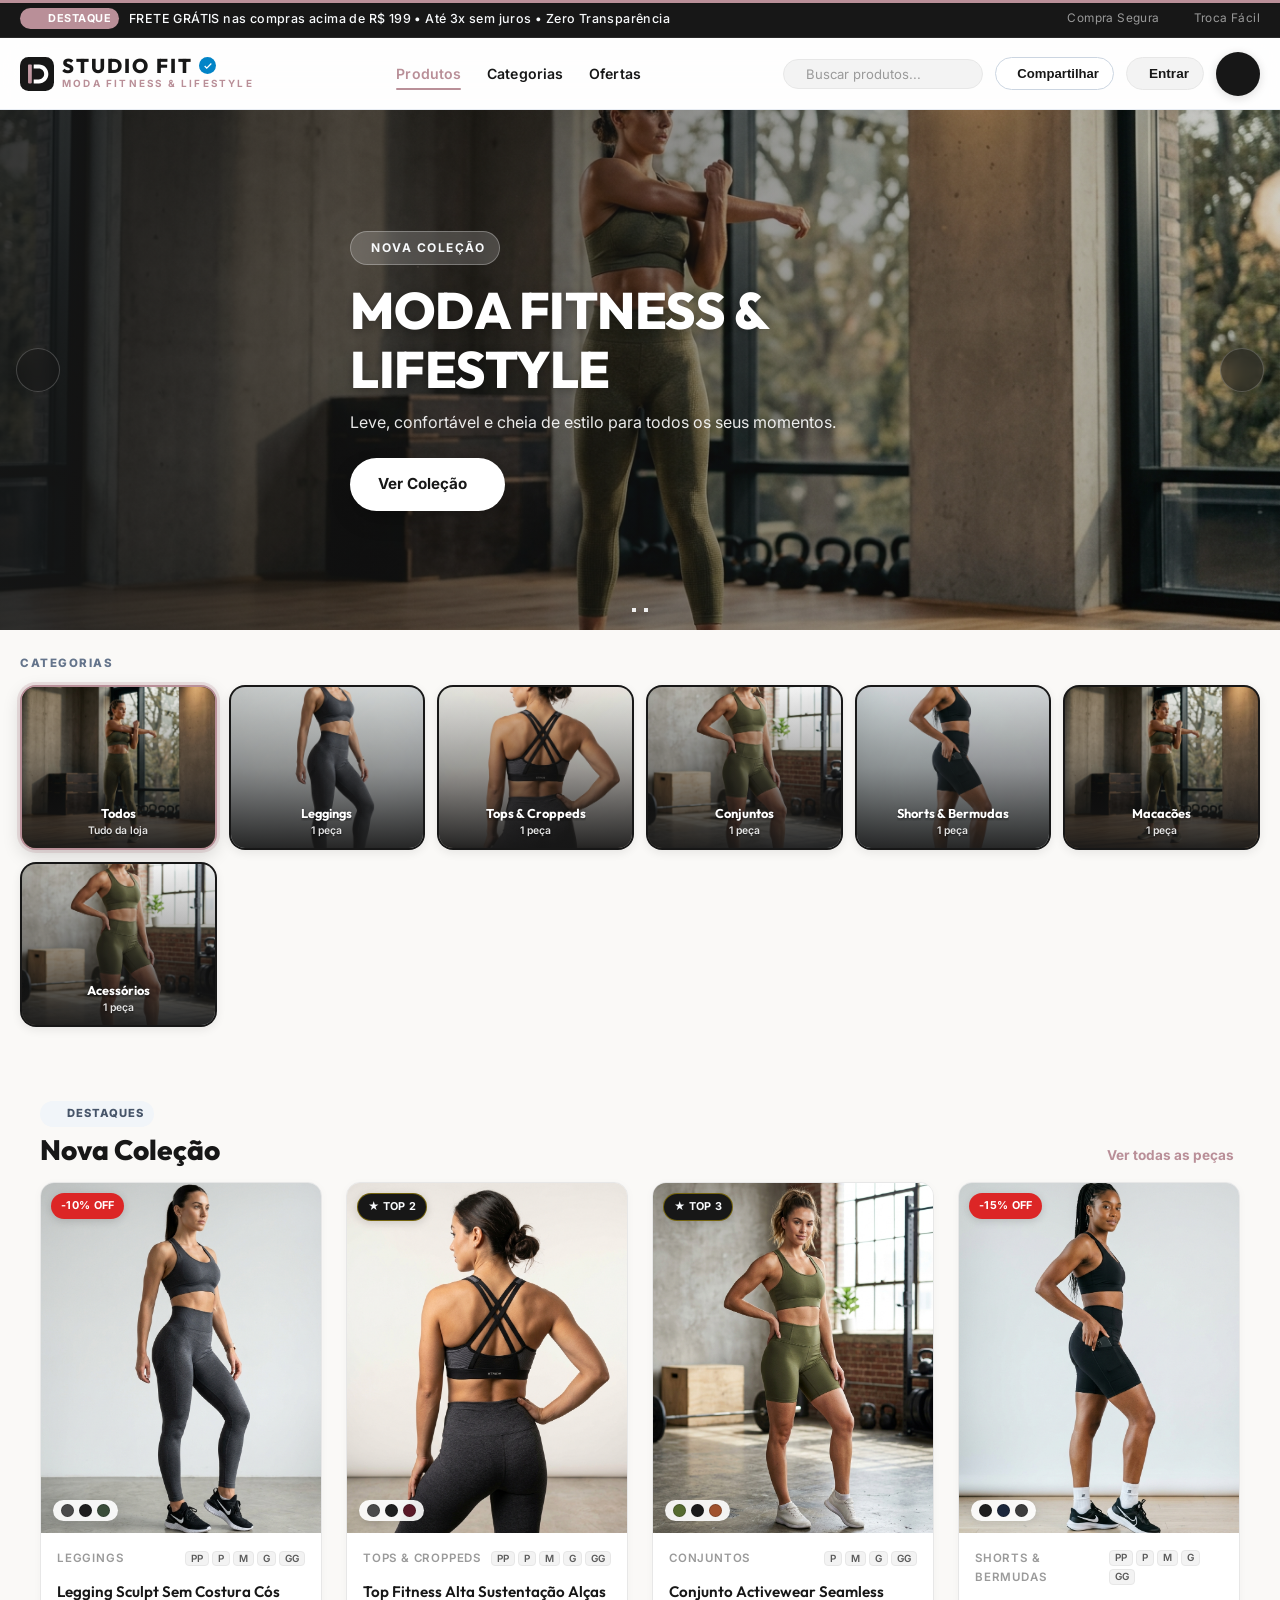
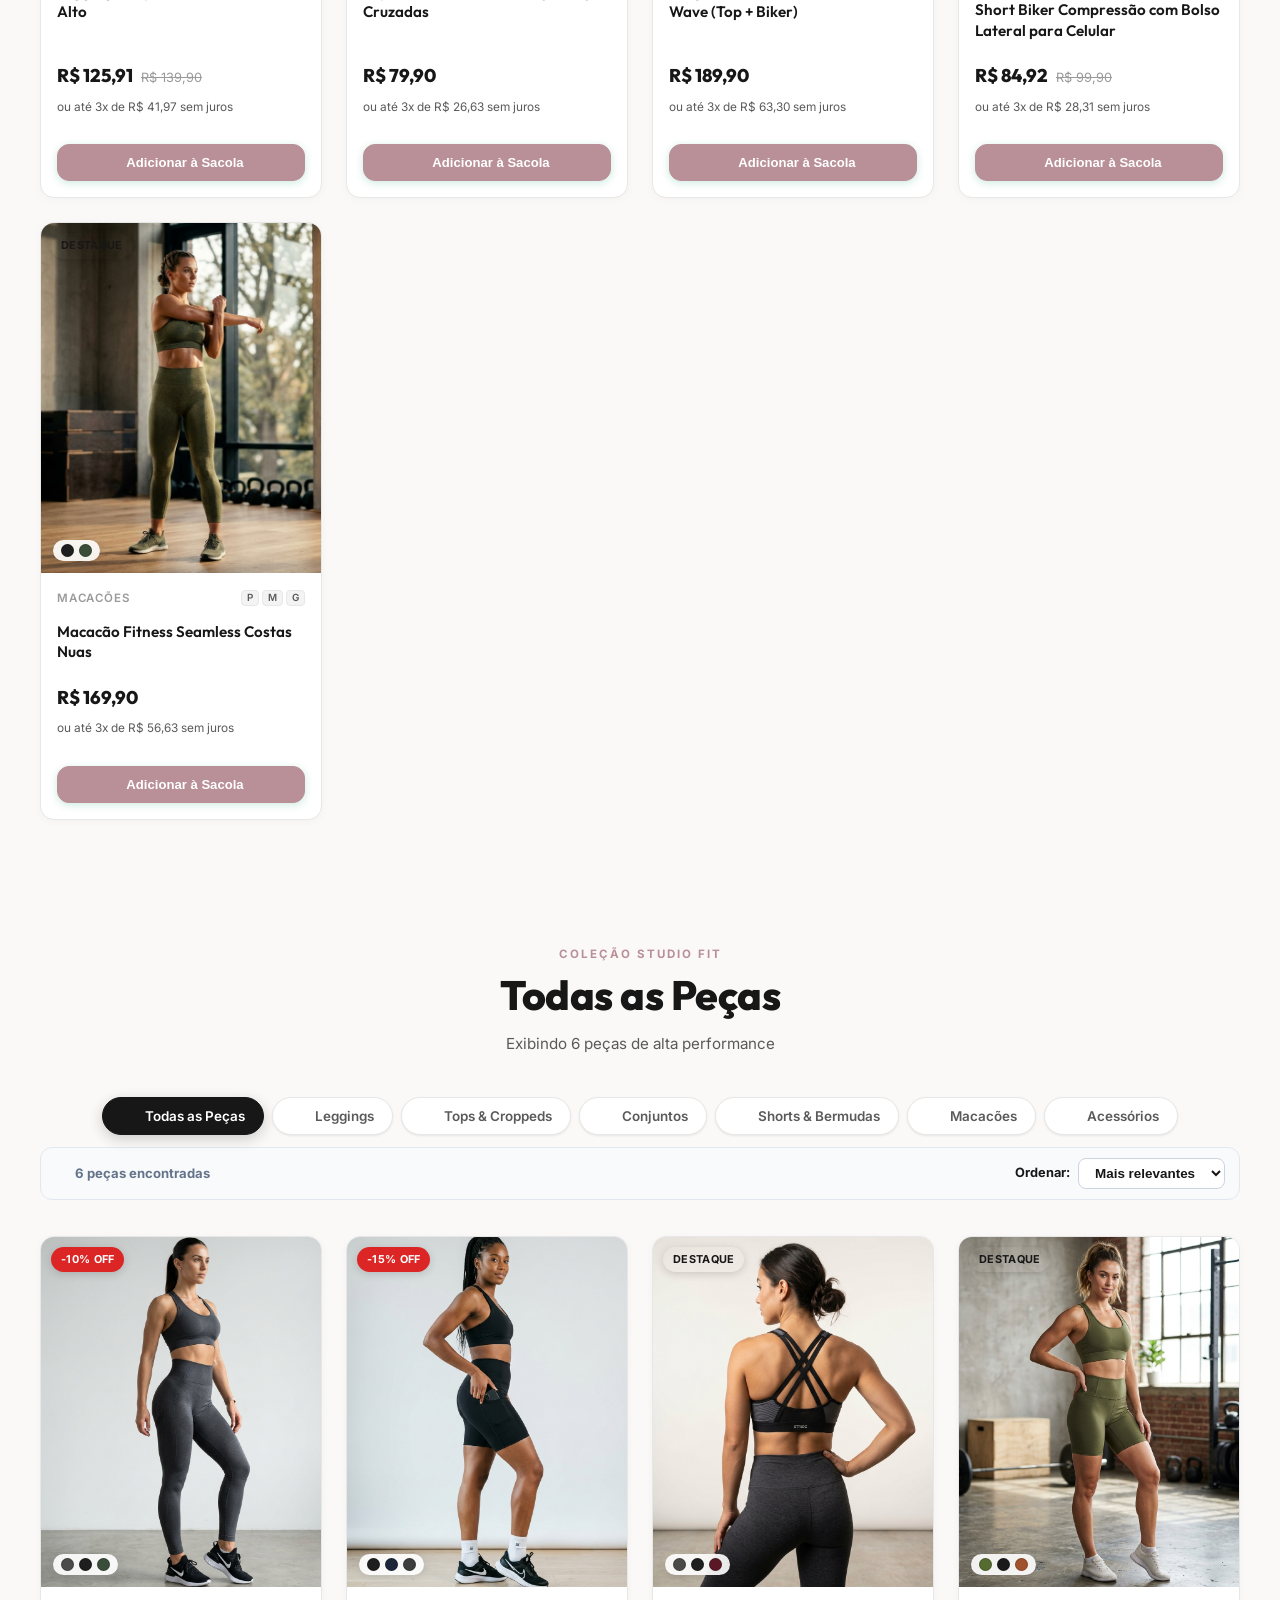
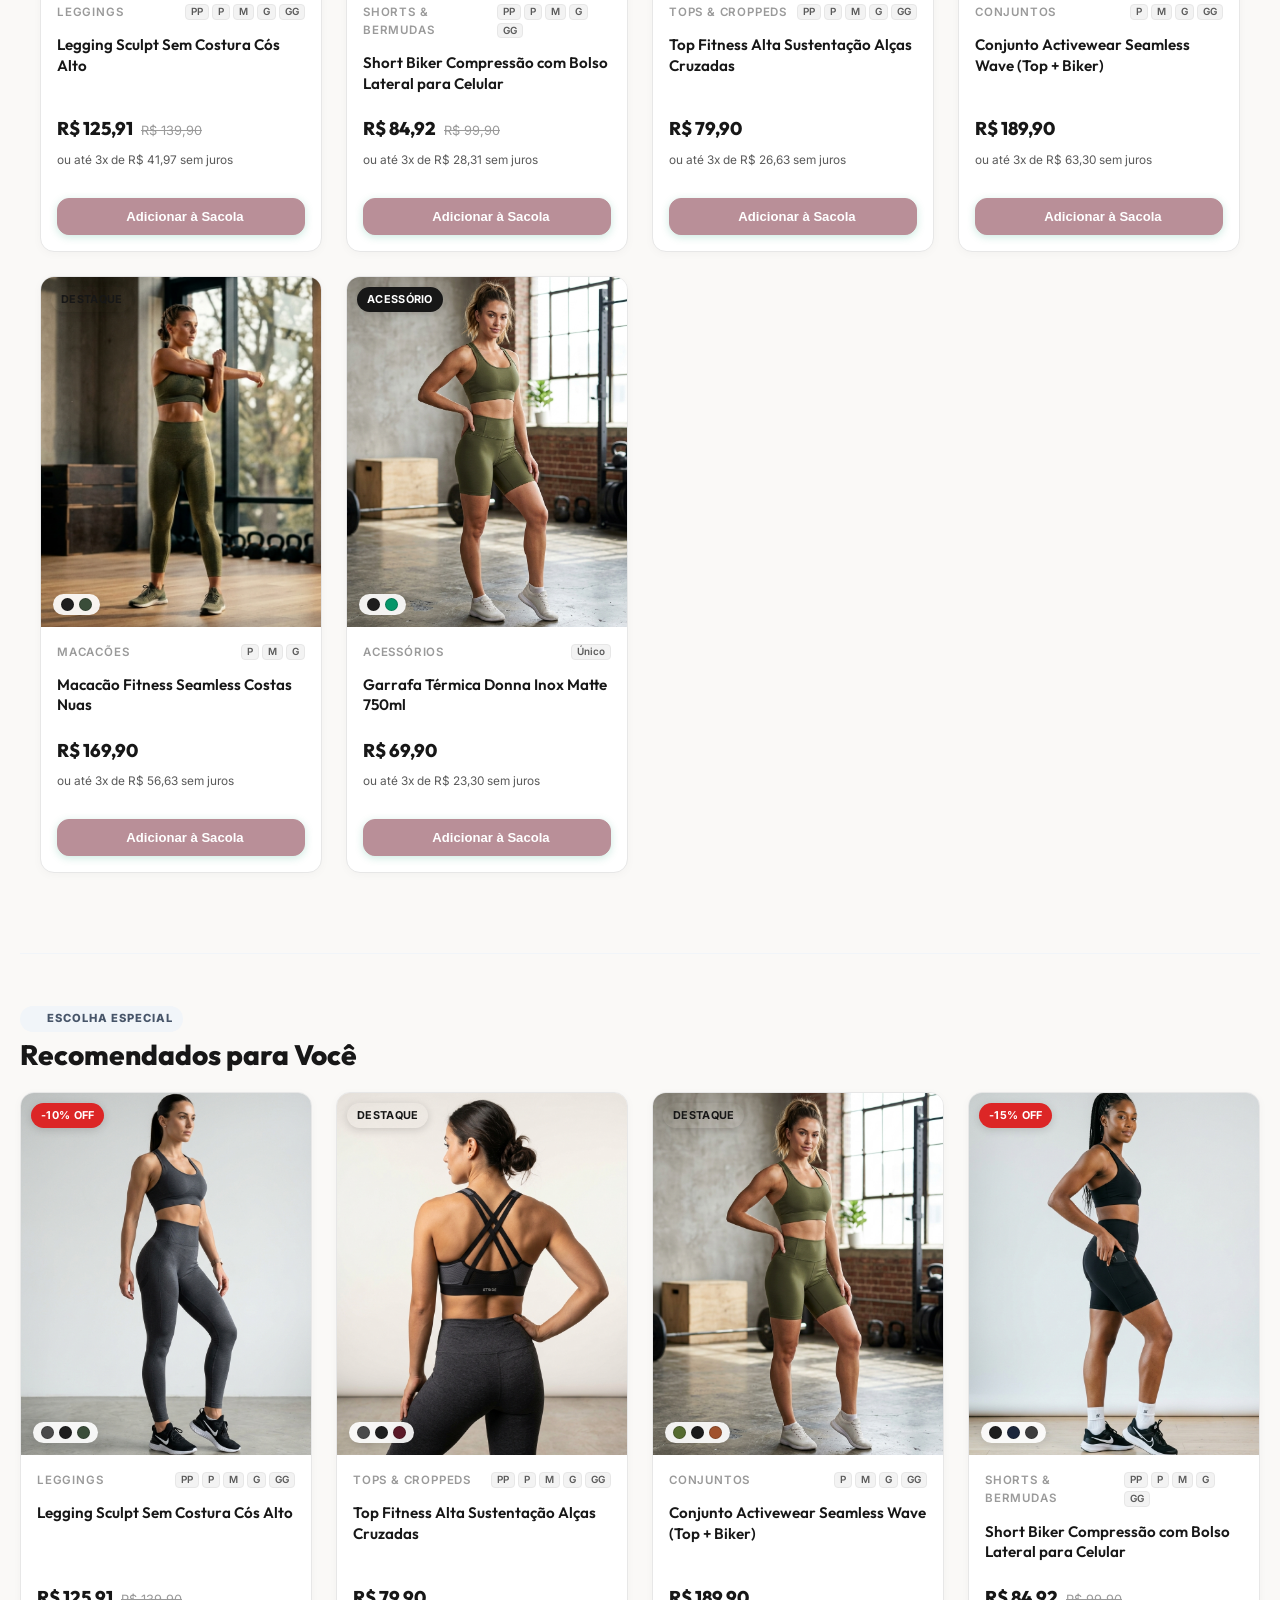
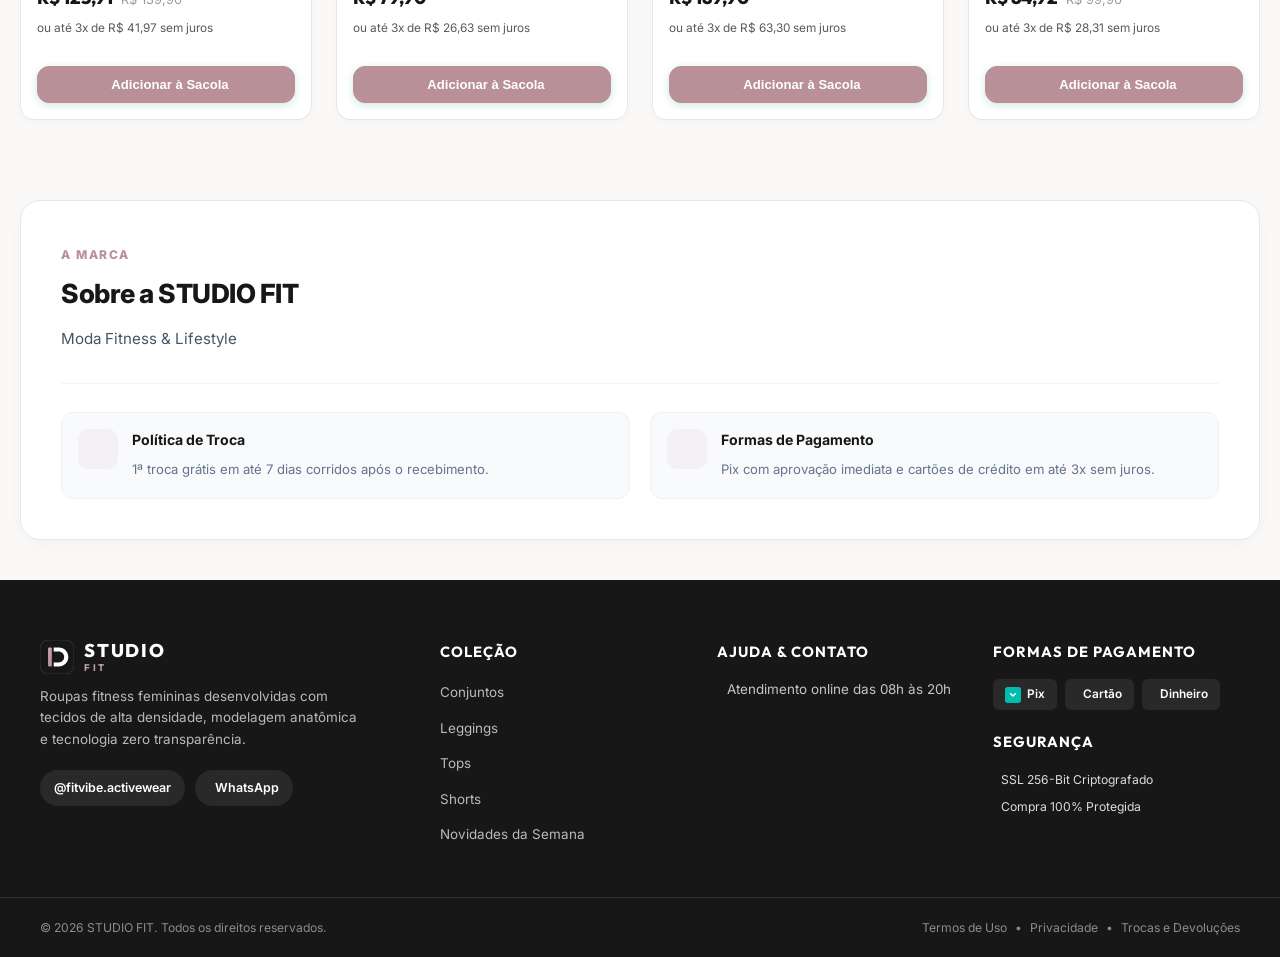
==== commit 830b241b: "Minha" ====
--- a/index.html
+++ b/index.html
@@ -4,14 +4,14 @@
 <head>
   <meta charset="UTF-8">
   <meta name="viewport" content="width=device-width, initial-scale=1.0, viewport-fit=cover">
-  <meta name="description" content="Donna Fitness PE — Roupas fitness femininas de alta performance. Leggings sem costura, tops de alta sustentação, conjuntos fitness e shorts com bolso. Compre direto com entrega rápida e zero transparência garantida.">
-  <meta name="keywords" content="donna fitness pe, roupas fitness, moda fitness feminina, activewear, legging sem costura, top academia, conjunto fitness, shorts biker, zero transparencia">
-  <meta name="theme-color" content="#0F172A">
-  <meta property="og:title" content="Donna Fitness PE | Roupas Fitness & Alta Performance">
-  <meta property="og:description" content="Peças fitness exclusivas com modelagem anatômica, alta compressão e tecnologia zero transparência.">
+  <meta name="description" id="meta-description" content="STUDIO FIT — Moda Fitness & Lifestyle. Leggings confortáveis, tops de alta sustentação, conjuntos fitness e activewear contemporâneo. Compre com entrega rápida.">
+  <meta name="keywords" content="studio fit, roupas fitness, moda fitness feminina, activewear, legging, top academia, conjunto fitness, lifestyle">
+  <meta name="theme-color" content="#171717">
+  <meta property="og:title" id="meta-og-title" content="STUDIO FIT | Moda Fitness & Lifestyle">
+  <meta property="og:description" id="meta-og-description" content="Peças fitness contemporâneas com modelagem anatômica, alta sustentação e conforto para o seu dia a dia.">
   <meta property="og:type" content="website">
-  <meta property="og:image" content="assets/images/hero_fitness.jpg">
-  <title id="site-title">Donna Fitness PE | Roupas Fitness & Alta Performance</title>
+  <meta property="og:image" id="meta-og-image" content="assets/images/hero_fitness.jpg">
+  <title id="site-title">STUDIO FIT | Moda Fitness & Lifestyle</title>
   
   <!-- Google Fonts: Outfit & Inter -->
   <link rel="preconnect" href="https://fonts.googleapis.com">
@@ -24,9 +24,9 @@
   <!-- Main Stylesheet -->
   <link rel="stylesheet" href="css/style.css">
   
-  <!-- Minimalist Vector Favicon Donna Fitness PE -->
-  <link rel="icon" type="image/svg+xml" href="assets/images/favicon.svg?v=2">
-  <link rel="alternate icon" href="data:image/svg+xml,<svg xmlns='http://www.w3.org/2000/svg' viewBox='0 0 32 32'><rect width='32' height='32' rx='7.5' fill='%230F172A'/><path d='M7.5 7H10.5V25H7.5Z' fill='%2310B981'/><path d='M12.5 7H17.5C22.5 7 26.5 11 26.5 16C26.5 21 22.5 25 17.5 25H12.5V21.2H17.2C20.1 21.2 22.4 18.9 22.4 16C22.4 13.1 20.1 10.8 17.2 10.8H12.5V7Z' fill='%23FFFFFF'/></svg>">
+  <!-- Minimalist Vector Favicon STUDIO FIT (Rosé) -->
+  <link rel="icon" type="image/svg+xml" id="favicon-link" href="assets/images/favicon.svg?v=2">
+  <link rel="alternate icon" href="data:image/svg+xml,<svg xmlns='http://www.w3.org/2000/svg' viewBox='0 0 32 32'><rect width='32' height='32' rx='7.5' fill='%23171717'/><path d='M7.5 7H10.5V25H7.5Z' fill='%23B98F98'/><path d='M12.5 7H17.5C22.5 7 26.5 11 26.5 16C26.5 21 22.5 25 17.5 25H12.5V21.2H17.2C20.1 21.2 22.4 18.9 22.4 16C22.4 13.1 20.1 10.8 17.2 10.8H12.5V7Z' fill='%23FFFFFF'/></svg>">
 
   <!-- Schema.org Structured Data -->
   <script type="application/ld+json" id="schema-structured-data">
@@ -36,14 +36,14 @@
       {
         "@type": "OnlineStore",
         "@id": "#store",
-        "name": "Donna Fitness PE",
-        "description": "Roupas fitness femininas de alta performance. Leggings sem costura, tops de alta sustentação e conjuntos fitness com tecnologia zero transparência.",
+        "name": "STUDIO FIT",
+        "description": "Moda Fitness & Lifestyle. Activewear contemporâneo com conforto, estilo e alta performance.",
         "currenciesAccepted": "BRL"
       },
       {
         "@type": "CollectionPage",
         "@id": "#collection",
-        "name": "Coleção Feminina Donna Fitness PE",
+        "name": "Coleção STUDIO FIT",
         "isPartOf": { "@id": "#store" }
       }
     ]
@@ -99,28 +99,28 @@
       </button>
 
       <!-- Brand Logo -->
-      <a href="index.html" class="navbar-brand" aria-label="Página inicial Donna Fitness PE">
+      <a href="index.html" class="navbar-brand" aria-label="Página inicial STUDIO FIT">
         <span class="logo-mark" id="navbar-logo-icon">
           <svg width="34" height="34" viewBox="0 0 36 36" fill="none" aria-hidden="true">
             <defs>
-              <linearGradient id="nbDonnaGrad" x1="7.5" y1="8" x2="12" y2="28" gradientUnits="userSpaceOnUse">
-                <stop offset="0%" stop-color="#34D399"/>
-                <stop offset="100%" stop-color="#059669"/>
+              <linearGradient id="nbStudioGrad" x1="7.5" y1="8" x2="12" y2="28" gradientUnits="userSpaceOnUse">
+                <stop offset="0%" stop-color="#C8A0AA"/>
+                <stop offset="100%" stop-color="#B98F98"/>
               </linearGradient>
             </defs>
-            <rect width="36" height="36" rx="9" fill="#0F172A"/>
-            <path d="M 8.5 9 C 8.5 8.4477 8.9477 8 9.5 8 H 11.5 C 12.0523 8 12.5 8.4477 12.5 9 V 27 C 12.5 27.5523 12.0523 28 11.5 28 H 9.5 C 8.9477 28 8.5 27.5523 8.5 27 Z" fill="url(#nbDonnaGrad)"/>
+            <rect width="36" height="36" rx="9" fill="#171717"/>
+            <path d="M 8.5 9 C 8.5 8.4477 8.9477 8 9.5 8 H 11.5 C 12.0523 8 12.5 8.4477 12.5 9 V 27 C 12.5 27.5523 12.0523 28 11.5 28 H 9.5 C 8.9477 28 8.5 27.5523 8.5 27 Z" fill="url(#nbStudioGrad)"/>
             <path d="M 14.5 8 H 20 C 25.5228 8 30 12.4772 30 18 C 30 23.5228 25.5228 28 20 28 H 14.5 V 23.8 H 19.8 C 23.0033 23.8 25.6 21.2033 25.6 18 C 25.6 14.7967 23.0033 12.2 19.8 12.2 H 14.5 V 8 Z" fill="#FFFFFF"/>
           </svg>
         </span>
         <div class="brand-text">
           <div style="display:flex;align-items:center;">
-            <span class="brand-name" id="navbar-brand-name">DONNA</span>
+            <span class="brand-name" id="navbar-brand-name">STUDIO</span>
             <span class="brand-verified-badge" title="Loja Oficial Verificada" aria-label="Loja Oficial Verificada">
               <svg viewBox="0 0 24 24" fill="none" stroke="currentColor"><polyline points="20 6 9 17 4 12"/></svg>
             </span>
           </div>
-          <span class="brand-tagline" id="navbar-brand-tagline">FITNESS PE</span>
+          <span class="brand-tagline" id="navbar-brand-tagline">FIT</span>
         </div>
       </a>
 
@@ -182,18 +182,18 @@
       <div class="mobile-drawer-brand">
         <svg width="30" height="30" viewBox="0 0 36 36" fill="none" aria-hidden="true">
           <defs>
-            <linearGradient id="mobDonnaGrad" x1="7.5" y1="8" x2="12" y2="28" gradientUnits="userSpaceOnUse">
-              <stop offset="0%" stop-color="#34D399"/>
-              <stop offset="100%" stop-color="#059669"/>
+            <linearGradient id="mobStudioGrad" x1="7.5" y1="8" x2="12" y2="28" gradientUnits="userSpaceOnUse">
+              <stop offset="0%" stop-color="#C8A0AA"/>
+              <stop offset="100%" stop-color="#B98F98"/>
             </linearGradient>
           </defs>
-          <rect width="36" height="36" rx="9" fill="#0F172A"/>
-          <path d="M 8.5 9 C 8.5 8.4477 8.9477 8 9.5 8 H 11.5 C 12.0523 8 12.5 8.4477 12.5 9 V 27 C 12.5 27.5523 12.0523 28 11.5 28 H 9.5 C 8.9477 28 8.5 27.5523 8.5 27 Z" fill="url(#mobDonnaGrad)"/>
+          <rect width="36" height="36" rx="9" fill="#171717"/>
+          <path d="M 8.5 9 C 8.5 8.4477 8.9477 8 9.5 8 H 11.5 C 12.0523 8 12.5 8.4477 12.5 9 V 27 C 12.5 27.5523 12.0523 28 11.5 28 H 9.5 C 8.9477 28 8.5 27.5523 8.5 27 Z" fill="url(#mobStudioGrad)"/>
           <path d="M 14.5 8 H 20 C 25.5228 8 30 12.4772 30 18 C 30 23.5228 25.5228 28 20 28 H 14.5 V 23.8 H 19.8 C 23.0033 23.8 25.6 21.2033 25.6 18 C 25.6 14.7967 23.0033 12.2 19.8 12.2 H 14.5 V 8 Z" fill="#FFFFFF"/>
         </svg>
         <div class="brand-text" style="line-height:1.15;">
-          <span style="font-weight:800;letter-spacing:1.5px;color:var(--carbon);font-size:1.05rem;">DONNA</span>
-          <span style="font-size:0.58rem;font-weight:700;letter-spacing:2px;color:var(--primary);text-transform:uppercase;display:block;">FITNESS PE</span>
+          <span style="font-weight:800;letter-spacing:1.5px;color:var(--carbon);font-size:1.05rem;">STUDIO</span>
+          <span style="font-size:0.58rem;font-weight:700;letter-spacing:2px;color:var(--primary);text-transform:uppercase;display:block;">FIT</span>
         </div>
       </div>
       <button type="button" class="btn-close-drawer" id="btn-close-drawer" aria-label="Fechar menu">
@@ -279,7 +279,7 @@
         <li>
           <a href="#about-section" class="mobile-nav-link" data-close-drawer>
             <i data-lucide="info"></i>
-            <span>Sobre a Donna Fitness PE</span>
+            <span>Sobre a Loja</span>
             <i data-lucide="chevron-right" class="nav-arrow"></i>
           </a>
         </li>
@@ -380,7 +380,7 @@
   <section class="products-section container" id="products" aria-label="Catálogo de roupas fitness">
     
     <div class="section-header">
-      <span class="section-label">Coleção Donna Fitness PE</span>
+      <span class="section-label" id="catalog-section-label">Coleção STUDIO FIT</span>
       <h2 id="products-section-title">Todas as Peças</h2>
       <p id="products-section-subtitle">Alta compressão, modelagem anatômica e tecidos tecnológicos</p>
     </div>
@@ -449,7 +449,7 @@
     <div class="chic-section-header">
       <div>
         <div class="chic-badge-pill">
-          <i data-lucide="sparkles" style="width:13px;height:13px;color:#059669;"></i> Escolha Especial
+          <i data-lucide="sparkles" style="width:13px;height:13px;color:var(--primary);"></i> Escolha Especial
         </div>
         <h2 class="chic-section-title" id="recommended-title">Recomendados para Você</h2>
       </div>
@@ -602,7 +602,7 @@
           <span>Frete calculado no próximo passo (Grátis acima de R$ 199)</span>
         </div>
         <div style="text-align:center;margin-top:4px;">
-          <button type="button" class="btn-cart-check-neighborhoods" onclick="window.StoreApp?.openNeighborhoodModal()" style="display:inline-flex;align-items:center;gap:6px;font-size:0.8rem;color:var(--primary, #10B981);background:none;border:none;cursor:pointer;padding:2px 0;font-weight:600;">
+          <button type="button" class="btn-cart-check-neighborhoods" onclick="window.StoreApp?.openNeighborhoodModal()" style="display:inline-flex;align-items:center;gap:6px;font-size:0.8rem;color:var(--primary);background:none;border:none;cursor:pointer;padding:2px 0;font-weight:600;">
             <i data-lucide="map-pin" style="width:13px;height:13px;"></i>
             <span>Consultar taxas de entrega por bairro</span>
           </button>
@@ -688,7 +688,7 @@
             <div class="form-group" id="group-delivery-address">
               <div style="display:flex;justify-content:space-between;align-items:center;margin-bottom:6px;">
                 <label for="customer-neighborhood" style="margin-bottom:0;font-weight:600;font-size:0.875rem;">Bairro de Entrega <span class="required">*</span></label>
-                <button type="button" class="btn-link-neighborhoods" id="btn-open-neighborhoods-rates" onclick="window.StoreApp?.openNeighborhoodModal()" style="background:none;border:none;color:var(--primary, #10B981);font-size:0.8rem;font-weight:600;display:inline-flex;align-items:center;gap:4px;cursor:pointer;padding:0;">
+                <button type="button" class="btn-link-neighborhoods" id="btn-open-neighborhoods-rates" onclick="window.StoreApp?.openNeighborhoodModal()" style="background:none;border:none;color:var(--primary);font-size:0.8rem;font-weight:600;display:inline-flex;align-items:center;gap:4px;cursor:pointer;padding:0;">
                   <i data-lucide="map-pin" style="width:13px;height:13px;"></i>
                   <span>Ver taxas</span>
                 </button>
@@ -756,7 +756,7 @@
                 <button type="button" class="btn-copy-pix" id="btn-copy-pix">Copiar Chave</button>
               </div>
               <div class="pix-receiver-row">
-                <span>Titular: <strong id="pix-receiver-name">Donna Fitness PE</strong></span>
+                <span>Titular: <strong id="pix-receiver-name">STUDIO FIT</strong></span>
               </div>
               <p class="pix-instructions-text" id="pix-instructions-text">Faça o Pix e envie o comprovante pelo WhatsApp para separação prioritária!</p>
             </div>
@@ -814,7 +814,7 @@
                 </div>
                 <div class="checkout-row discount-row hidden" id="checkout-discount-row">
                   <span id="checkout-discount-label">Desconto Recompensa:</span>
-                  <span id="checkout-discount-val" style="color:#059669;font-weight:700;">- R$ 0,00</span>
+                  <span id="checkout-discount-val" style="color:var(--primary);font-weight:700;">- R$ 0,00</span>
                 </div>
                 <div class="checkout-total-row">
                   <span>TOTAL A PAGAR:</span>
@@ -1117,18 +1117,18 @@
         <div class="footer-brand" id="footer-brand">
           <svg width="34" height="34" viewBox="0 0 36 36" fill="none" aria-hidden="true">
             <defs>
-              <linearGradient id="ftDonnaGrad" x1="7.5" y1="8" x2="12" y2="28" gradientUnits="userSpaceOnUse">
-                <stop offset="0%" stop-color="#34D399"/>
-                <stop offset="100%" stop-color="#10B981"/>
+              <linearGradient id="ftStudioGrad" x1="7.5" y1="8" x2="12" y2="28" gradientUnits="userSpaceOnUse">
+                <stop offset="0%" stop-color="#C8A0AA"/>
+                <stop offset="100%" stop-color="#B98F98"/>
               </linearGradient>
             </defs>
-            <rect width="36" height="36" rx="9" fill="#1E293B" stroke="rgba(255,255,255,0.12)" stroke-width="1"/>
-            <path d="M 8.5 9 C 8.5 8.4477 8.9477 8 9.5 8 H 11.5 C 12.0523 8 12.5 8.4477 12.5 9 V 27 C 12.5 27.5523 12.0523 28 11.5 28 H 9.5 C 8.9477 28 8.5 27.5523 8.5 27 Z" fill="url(#ftDonnaGrad)"/>
+            <rect width="36" height="36" rx="9" fill="#171717" stroke="rgba(255,255,255,0.12)" stroke-width="1"/>
+            <path d="M 8.5 9 C 8.5 8.4477 8.9477 8 9.5 8 H 11.5 C 12.0523 8 12.5 8.4477 12.5 9 V 27 C 12.5 27.5523 12.0523 28 11.5 28 H 9.5 C 8.9477 28 8.5 27.5523 8.5 27 Z" fill="url(#ftStudioGrad)"/>
             <path d="M 14.5 8 H 20 C 25.5228 8 30 12.4772 30 18 C 30 23.5228 25.5228 28 20 28 H 14.5 V 23.8 H 19.8 C 23.0033 23.8 25.6 21.2033 25.6 18 C 25.6 14.7967 23.0033 12.2 19.8 12.2 H 14.5 V 8 Z" fill="#FFFFFF"/>
           </svg>
           <div class="brand-text" style="line-height:1.15;">
-            <span style="font-weight:800;letter-spacing:1.8px;color:#FFFFFF;font-size:1.15rem;">DONNA</span>
-            <span style="font-size:0.6rem;font-weight:700;letter-spacing:2.5px;color:#34D399;text-transform:uppercase;display:block;">FITNESS PE</span>
+            <span style="font-weight:800;letter-spacing:1.8px;color:#FFFFFF;font-size:1.15rem;">STUDIO</span>
+            <span style="font-size:0.6rem;font-weight:700;letter-spacing:2.5px;color:#C8A0AA;text-transform:uppercase;display:block;">FIT</span>
           </div>
         </div>
         <p class="footer-tagline" id="footer-tagline">Roupas fitness femininas desenvolvidas com tecidos de alta densidade, modelagem anatômica e tecnologia zero transparência.</p>
@@ -1218,7 +1218,7 @@
     <div class="footer-bottom">
       <div class="footer-bottom-inner container">
         <div id="footer-copyright">
-          © 2026 Donna Fitness PE. Todos os direitos reservados.
+          © 2026 STUDIO FIT. Todos os direitos reservados.
         </div>
         <div class="footer-bottom-links">
           <span>Termos de Uso</span>
@@ -1266,7 +1266,7 @@
   <div class="modal-overlay" id="customer-auth-modal" role="dialog" aria-modal="true" aria-labelledby="auth-modal-title">
     <div class="modal modal-auth-card">
       <div class="modal-header">
-        <h3 id="auth-modal-title" style="font-size:1.15rem;font-weight:800;color:#0F172A;">Acesse sua Conta</h3>
+        <h3 id="auth-modal-title" style="font-size:1.15rem;font-weight:800;color:#171717;">Acesse sua Conta</h3>
         <button type="button" class="btn-close-modal" id="btn-close-auth-modal" aria-label="Fechar janela">
           <i data-lucide="x"></i>
         </button>
@@ -1303,7 +1303,7 @@
           <div class="form-group" style="margin-bottom:12px;">
             <div style="display:flex;justify-content:space-between;align-items:center;">
               <label for="auth-login-password" style="font-size:0.85rem;font-weight:600;">Senha <span class="required">*</span></label>
-              <button type="button" onclick="window.StoreApp?.switchAuthTab('forgot')" style="background:none;border:none;color:#059669;font-size:0.78rem;font-weight:600;cursor:pointer;padding:0;">Esqueceu a senha?</button>
+              <button type="button" onclick="window.StoreApp?.switchAuthTab('forgot')" style="background:none;border:none;color:var(--primary);font-size:0.78rem;font-weight:600;cursor:pointer;padding:0;">Esqueceu a senha?</button>
             </div>
             <input type="password" id="auth-login-password" class="form-control" placeholder="Sua senha de acesso" required autocomplete="current-password">
           </div>
@@ -1364,7 +1364,7 @@
   <div class="modal-overlay" id="customer-account-modal" role="dialog" aria-modal="true" aria-labelledby="account-modal-title">
     <div class="modal modal-account-card">
       <div class="modal-header">
-        <h3 id="account-modal-title" style="font-size:1.15rem;font-weight:800;color:#0F172A;">Minha Conta</h3>
+        <h3 id="account-modal-title" style="font-size:1.15rem;font-weight:800;color:#171717;">Minha Conta</h3>
         <button type="button" class="btn-close-modal" id="btn-close-account-modal" aria-label="Fechar janela">
           <i data-lucide="x"></i>
         </button>
@@ -1427,7 +1427,7 @@
             <div style="width:52px;height:52px;border-radius:50%;background:#F1F5F9;color:#94A3B8;display:inline-flex;align-items:center;justify-content:center;margin-bottom:12px;">
               <i data-lucide="shopping-bag" style="width:24px;height:24px;"></i>
             </div>
-            <h4 style="font-size:1.05rem;font-weight:700;color:#0F172A;margin-bottom:4px;">Você ainda não possui pedidos</h4>
+            <h4 style="font-size:1.05rem;font-weight:700;color:#171717;margin-bottom:4px;">Você ainda não possui pedidos</h4>
             <p style="font-size:0.85rem;color:#64748B;margin-bottom:16px;">Explore nossa coleção e faça seu primeiro pedido hoje mesmo!</p>
             <button type="button" class="btn btn-primary btn-sm" onclick="window.StoreApp?.closeCustomerAccountModal(); document.getElementById('products')?.scrollIntoView({behavior:'smooth'});">
               Ver Coleção Fitness
@@ -1450,7 +1450,7 @@
             </div>
 
             <div style="margin-top:18px;margin-bottom:12px;border-top:1px solid #E2E8F0;padding-top:14px;">
-              <strong style="font-size:0.9rem;color:#0F172A;display:block;margin-bottom:4px;">Endereço de Entrega Preferencial (Opcional)</strong>
+              <strong style="font-size:0.9rem;color:#171717;display:block;margin-bottom:4px;">Endereço de Entrega Preferencial (Opcional)</strong>
               <small style="font-size:0.78rem;color:#64748B;display:block;margin-bottom:10px;">Facilita o preenchimento no checkout.</small>
 
               <div class="form-group" style="margin-bottom:10px;">
@@ -1502,7 +1502,7 @@
     <div class="modal" style="max-width:560px;width:100%;">
       <div class="modal-header">
         <div>
-          <h3 id="order-details-title" style="font-size:1.15rem;font-weight:800;color:#0F172A;">Pedido #FV-0000</h3>
+          <h3 id="order-details-title" style="font-size:1.15rem;font-weight:800;color:#171717;">Pedido #FV-0000</h3>
           <span id="order-details-date" style="font-size:0.78rem;color:#64748B;">Data do pedido</span>
         </div>
         <button type="button" class="btn-close-modal" id="btn-close-order-details" aria-label="Fechar janela">
@@ -1517,7 +1517,7 @@
         </div>
 
         <!-- Itens do Pedido -->
-        <div style="font-size:0.85rem;font-weight:700;color:#0F172A;margin-bottom:8px;">Itens Comprados:</div>
+        <div style="font-size:0.85rem;font-weight:700;color:#171717;margin-bottom:8px;">Itens Comprados:</div>
         <div id="order-details-items" style="max-height:220px;overflow-y:auto;border:1px solid #E2E8F0;border-radius:10px;padding:10px;margin-bottom:16px;"></div>
 
         <!-- Endereço de Entrega -->
@@ -1536,7 +1536,7 @@
             <span>Frete:</span>
             <span id="order-details-freight">R$ 0,00</span>
           </div>
-          <div style="display:flex;justify-content:space-between;font-size:1.1rem;font-weight:800;color:#0F172A;border-top:1px dashed #CBD5E1;padding-top:8px;">
+          <div style="display:flex;justify-content:space-between;font-size:1.1rem;font-weight:800;color:#171717;border-top:1px dashed #CBD5E1;padding-top:8px;">
             <span>TOTAL:</span>
             <span id="order-details-total">R$ 0,00</span>
           </div>
@@ -1555,10 +1555,10 @@
     <div class="modal" style="max-width:540px;width:100%;">
       <div class="modal-header">
         <div style="display:flex;align-items:center;gap:10px;">
-          <div style="width:34px;height:34px;border-radius:50%;background:#059669;color:#FFFFFF;display:flex;align-items:center;justify-content:center;">
+          <div style="width:34px;height:34px;border-radius:50%;background:var(--primary,#B98F98);color:#FFFFFF;display:flex;align-items:center;justify-content:center;">
             <i data-lucide="shield-check" style="width:18px;height:18px;"></i>
           </div>
-          <h3 id="store-about-title" style="font-size:1.15rem;font-weight:800;color:#0F172A;">Donna Fitness PE</h3>
+          <h3 id="store-about-title" style="font-size:1.15rem;font-weight:800;color:var(--text-primary,#171717);">STUDIO FIT</h3>
         </div>
         <button type="button" class="btn-close-modal" id="btn-close-about-modal" aria-label="Fechar janela">
           <i data-lucide="x"></i>
@@ -1566,10 +1566,10 @@
       </div>
       <div class="modal-body" style="padding:20px;font-size:0.9rem;line-height:1.6;color:#334155;">
         <p style="margin-bottom:14px;">
-          A <strong>Donna Fitness PE</strong> desenvolve activewear feminino de alta compressão, tecidos tecnológicos com secagem rápida e zero transparência garantida para o seu melhor desempenho nos treinos.
+          A <strong>STUDIO FIT</strong> desenvolve activewear contemporâneo com conforto, alta sustentação e tecidos tecnológicos de secagem rápida para o seu melhor desempenho nos treinos.
         </p>
         <div style="background:#F8FAFC;border:1px solid #E2E8F0;border-radius:12px;padding:14px;margin-bottom:14px;">
-          <strong style="color:#0F172A;display:block;margin-bottom:6px;">Diferenciais da Nossa Loja:</strong>
+          <strong style="color:#171717;display:block;margin-bottom:6px;">Diferenciais da Nossa Loja:</strong>
           <ul style="list-style:none;padding:0;margin:0;display:flex;flex-direction:column;gap:6px;font-size:0.85rem;">
             <li>🛡️ <strong>Zero Transparência:</strong> Tecidos nobres com gramatura especial à prova de agachamento.</li>
             <li>🛵 <strong>Entrega Expressa:</strong> Despacho prioritário para todo o Brasil.</li>
@@ -1633,7 +1633,7 @@
           <div class="loyalty-hero-meta">
             <span class="loyalty-hero-label">
               <i data-lucide="sparkles" style="width:14px;height:14px;color:var(--primary);"></i>
-              Seus pontos Donna Fitness PE
+              Seus pontos na loja
             </span>
             <div class="loyalty-balance-wrap">
               <div class="loyalty-gold-coin"><i data-lucide="award"></i></div>
@@ -1745,7 +1745,7 @@
               <div class="loyalty-card-header">
                 <div class="loyalty-card-title-wrap">
                   <h4>
-                    <i data-lucide="gift" style="width:18px;height:18px;color:#10B981;"></i>
+                    <i data-lucide="gift" style="width:18px;height:18px;color:var(--primary);"></i>
                     Meus Cupons Resgatados
                   </h4>
                   <p>Copie e use no checkout para abater do seu pedido.</p>
@@ -1794,8 +1794,8 @@
     <div class="modal" style="max-width:500px;width:95%;">
       <div class="modal-header">
         <div>
-          <h3 id="review-modal-title" style="font-size:1.1rem;font-weight:800;color:#0F172A;">Avaliar Peça</h3>
-          <span style="font-size:0.75rem;color:#059669;font-weight:700;">Ganhe +30 pontos (+20 pts bônus com foto!)</span>
+          <h3 id="review-modal-title" style="font-size:1.1rem;font-weight:800;color:#171717;">Avaliar Peça</h3>
+          <span style="font-size:0.75rem;color:var(--primary);font-weight:700;">Ganhe +30 pontos (+20 pts bônus com foto!)</span>
         </div>
         <button type="button" class="btn-close-modal" id="btn-close-review-modal" onclick="window.StoreApp?.closeReviewModal()" aria-label="Fechar avaliação">
           <i data-lucide="x"></i>
--- a/css/style.css
+++ b/css/style.css
@@ -1,7 +1,10 @@
 /* ============================================================
-   DONNA FITNESS PE - MAIN STYLESHEET
-   Design: Roupas Fitness Femininas | Alta Performance & Estilo
-   Paleta: Preto Carbono, Grafite, Branco, Cinza Claro e Verde Esmeralda
+   STUDIO FIT - MAIN STYLESHEET
+   Design: Moda Fitness & Lifestyle | Alta Performance & Estilo Contemporâneo
+   Paleta: Branco (#FFFFFF), Off-white (#FAF9F7), Cinza Muito Claro (#F3F3F3),
+           Cinza Bordas (#E7E7E7), Cinza Médio (#9A9A9A), Grafite (#2B2B2B),
+           Preto Suave (#171717), Rosé Discreto (#B98F98), Rosé Secundário (#A97882)
+   WhatsApp Exclusivo: #25D366
    Zero Emojis | Lucide Icons & SVG | 100% Responsivo
    ============================================================ */
 
@@ -15,50 +18,54 @@
 }
 
 :root {
-  /* Brand Accent: Esmeralda Donna Fitness */
-  --primary: #059669;
-  --primary-light: #10B981;
-  --primary-dark: #064E3B;
-  --primary-50: rgba(5, 150, 105, 0.08);
-  --primary-100: rgba(5, 150, 105, 0.16);
-
-  /* Deep Activewear Neutrals */
-  --carbon: #0F172A;
-  --carbon-dark: #070B13;
-  --graphite: #1E293B;
-  --graphite-light: #334155;
+  /* Brand Accent: Rosé Discreto & Sofisticado */
+  --primary: #B98F98;
+  --primary-light: #C8A3AB;
+  --primary-dark: #A97882;
+  --primary-50: rgba(185, 143, 152, 0.08);
+  --primary-100: rgba(185, 143, 152, 0.16);
+
+  /* Deep Activewear & Contemporary Neutrals */
+  --carbon: #171717;
+  --carbon-dark: #0D0D0D;
+  --graphite: #2B2B2B;
+  --graphite-light: #4A4A4A;
 
   /* Surfaces & Backgrounds */
-  --bg: #F8FAFC;
+  --bg: #FAF9F7;
   --surface: #FFFFFF;
-  --surface-alt: #F1F5F9;
+  --surface-alt: #F3F3F3;
   --surface-card: #FFFFFF;
-  --border: #E2E8F0;
-  --border-strong: #CBD5E1;
+  --border: #E7E7E7;
+  --border-strong: #D1D1D1;
 
   /* Typography */
   --font-display: 'Outfit', -apple-system, BlinkMacSystemFont, sans-serif;
   --font-body: 'Inter', -apple-system, BlinkMacSystemFont, sans-serif;
 
   /* Text Colors */
-  --text-primary: #0F172A;
-  --text-secondary: #475569;
-  --text-muted: #94A3B8;
+  --text-primary: #171717;
+  --text-secondary: #5A5A5A;
+  --text-muted: #9A9A9A;
   --text-on-primary: #FFFFFF;
 
+  /* WhatsApp Brand Color (Exclusive for WhatsApp) */
+  --whatsapp: #25D366;
+  --whatsapp-dark: #1EBE5D;
+
   /* Status Colors */
-  --success: #059669;
-  --success-bg: #ECFDF5;
+  --success: #171717;
+  --success-bg: #F3F3F3;
   --warning: #D97706;
   --warning-bg: #FFFBEB;
   --danger: #DC2626;
   --danger-bg: #FEF2F2;
 
   /* Elevation & Shadows */
-  --shadow-sm: 0 1px 3px rgba(15, 23, 42, 0.06), 0 1px 2px rgba(15, 23, 42, 0.04);
-  --shadow-md: 0 4px 16px -2px rgba(15, 23, 42, 0.08), 0 2px 6px -2px rgba(15, 23, 42, 0.04);
-  --shadow-lg: 0 12px 32px -4px rgba(15, 23, 42, 0.12), 0 4px 12px -2px rgba(15, 23, 42, 0.06);
-  --shadow-xl: 0 20px 48px -6px rgba(15, 23, 42, 0.18);
+  --shadow-sm: 0 1px 3px rgba(23, 23, 23, 0.05), 0 1px 2px rgba(23, 23, 23, 0.03);
+  --shadow-md: 0 4px 16px -2px rgba(23, 23, 23, 0.06), 0 2px 6px -2px rgba(23, 23, 23, 0.03);
+  --shadow-lg: 0 12px 32px -4px rgba(23, 23, 23, 0.08), 0 4px 12px -2px rgba(23, 23, 23, 0.04);
+  --shadow-xl: 0 20px 48px -6px rgba(23, 23, 23, 0.12);
 
   /* Border Radii */
   --radius-sm: 6px;
@@ -335,7 +342,7 @@
   background: rgba(255, 255, 255, 0.94);
   backdrop-filter: blur(24px);
   -webkit-backdrop-filter: blur(24px);
-  box-shadow: 0 4px 20px rgba(15, 23, 42, 0.05);
+  box-shadow: 0 4px 20px rgba(23, 23, 23, 0.05);
   border-bottom-color: var(--border-strong);
 }
 
@@ -557,9 +564,9 @@
   display: none;
   align-items: center;
   gap: 6px;
-  background: #F1FDF5;
-  color: #047857;
-  border: 1px solid rgba(5, 150, 105, 0.25);
+  background: rgba(37, 211, 102, 0.12);
+  color: var(--whatsapp-dark);
+  border: 1px solid rgba(37, 211, 102, 0.35);
   padding: 8px 14px;
   border-radius: var(--radius-full);
   font-size: 0.8rem;
@@ -594,7 +601,7 @@
   justify-content: center;
   cursor: pointer;
   transition: all var(--transition);
-  box-shadow: 0 2px 10px rgba(15, 23, 42, 0.15);
+  box-shadow: 0 2px 10px rgba(23, 23, 23, 0.15);
 }
 
 .btn-cart:hover {
@@ -657,7 +664,7 @@
 .mobile-drawer-overlay {
   position: fixed;
   inset: 0;
-  background: rgba(15, 23, 42, 0.6);
+  background: rgba(23, 23, 23, 0.6);
   backdrop-filter: blur(4px);
   z-index: 10000;
   opacity: 0;
@@ -836,7 +843,7 @@
 .drawer-support-header .support-icon {
   width: 22px;
   height: 22px;
-  color: #059669;
+  color: var(--primary);
   flex-shrink: 0;
 }
 
@@ -903,7 +910,7 @@
   background: linear-gradient(
     135deg,
     rgba(7, 11, 19, 0.85) 0%,
-    rgba(15, 23, 42, 0.65) 45%,
+    rgba(23, 23, 23, 0.65) 45%,
     rgba(5, 150, 105, 0.25) 85%,
     transparent 100%
   );
@@ -1115,7 +1122,7 @@
   background: var(--surface);
   padding: 24px 0;
   border-bottom: 1px solid var(--border);
-  box-shadow: 0 1px 3px rgba(15, 23, 42, 0.02);
+  box-shadow: 0 1px 3px rgba(23, 23, 23, 0.02);
 }
 
 .benefits-grid {
@@ -1300,7 +1307,7 @@
   background: linear-gradient(
     to top,
     rgba(7, 11, 19, 0.88) 0%,
-    rgba(15, 23, 42, 0.45) 50%,
+    rgba(23, 23, 23, 0.45) 50%,
     rgba(0, 0, 0, 0.1) 100%
   );
 }
@@ -1480,7 +1487,7 @@
   background: var(--carbon);
   border-color: var(--carbon);
   color: white;
-  box-shadow: 0 4px 14px rgba(15, 23, 42, 0.2);
+  box-shadow: 0 4px 14px rgba(23, 23, 23, 0.2);
 }
 
 .category-btn.active .cat-icon-svg {
@@ -1498,9 +1505,9 @@
   display: inline-flex;
   align-items: center;
   gap: 8px;
-  background: var(--primary-50, #ECFDF5);
-  border: 1px solid var(--primary-100, #A7F3D0);
-  color: var(--primary-dark, #065F46);
+  background: var(--surface-alt);
+  border: 1px solid var(--border);
+  color: var(--carbon);
   font-size: 0.78rem;
   font-weight: 600;
   padding: 5px 12px;
@@ -1510,7 +1517,7 @@
 .btn-remove-chip {
   background: transparent;
   border: none;
-  color: var(--primary, #059669);
+  color: var(--text-muted);
   cursor: pointer;
   display: flex;
   align-items: center;
@@ -1519,7 +1526,7 @@
 }
 
 .btn-remove-chip:hover {
-  color: var(--primary-dark, #047857);
+  color: var(--carbon);
 }
 
 .btn-remove-chip svg {
@@ -1672,7 +1679,7 @@
   bottom: 12px;
   right: 12px;
   z-index: 2;
-  background: rgba(15, 23, 42, 0.85);
+  background: rgba(23, 23, 23, 0.85);
   backdrop-filter: blur(8px);
   color: white;
   padding: 6px 12px;
@@ -1984,7 +1991,7 @@
   border-color: var(--carbon);
   background: var(--carbon);
   color: white;
-  box-shadow: 0 4px 14px rgba(15, 23, 42, 0.15);
+  box-shadow: 0 4px 14px rgba(23, 23, 23, 0.15);
 }
 
 .color-swatch-circle {
@@ -2078,7 +2085,7 @@
   position: absolute;
   bottom: 8px;
   left: 8px;
-  background: rgba(15, 23, 42, 0.85);
+  background: rgba(23, 23, 23, 0.85);
   backdrop-filter: blur(6px);
   color: white;
   font-size: 0.65rem;
@@ -2392,7 +2399,7 @@
 .instagram-post-overlay {
   position: absolute;
   inset: 0;
-  background: rgba(15, 23, 42, 0.7);
+  background: rgba(23, 23, 23, 0.7);
   display: flex;
   flex-direction: column;
   align-items: center;
@@ -2427,7 +2434,7 @@
   left: 12px;
   right: 12px;
   border-radius: 14px;
-  background: rgba(15, 23, 42, 0.96);
+  background: rgba(23, 23, 23, 0.96);
   backdrop-filter: blur(16px);
   -webkit-backdrop-filter: blur(16px);
   padding: 10px 14px;
@@ -2529,7 +2536,7 @@
 .cart-overlay {
   position: fixed;
   inset: 0;
-  background: rgba(15, 23, 42, 0.6);
+  background: rgba(23, 23, 23, 0.6);
   backdrop-filter: blur(4px);
   z-index: 10002;
   opacity: 0;
@@ -2639,7 +2646,7 @@
 }
 
 .shipping-progress-fill.completed {
-  background: #10B981;
+  background: var(--carbon);
 }
 
 /* Cart Items Container */
@@ -2906,7 +2913,7 @@
   font-weight: 700;
   cursor: pointer;
   transition: all var(--transition-fast);
-  box-shadow: 0 4px 16px rgba(15, 23, 42, 0.2);
+  box-shadow: 0 4px 16px rgba(23, 23, 23, 0.2);
 }
 
 .btn-checkout:hover {
@@ -2945,7 +2952,7 @@
 .modal-overlay {
   position: fixed;
   inset: 0;
-  background: rgba(15, 23, 42, 0.7);
+  background: rgba(23, 23, 23, 0.7);
   backdrop-filter: blur(6px);
   -webkit-backdrop-filter: blur(6px);
   z-index: 10010;
@@ -3061,7 +3068,7 @@
 }
 
 .delivery-tab-btn.active {
-  background: #F0FDF4;
+  background: var(--primary-50);
   border-color: var(--primary);
 }
 
@@ -3238,7 +3245,7 @@
 }
 
 .payment-option-label.selected .payment-option-card {
-  background: #F0FDF4;
+  background: var(--primary-50);
   border-color: var(--primary);
   color: var(--carbon);
 }
@@ -3248,8 +3255,8 @@
 }
 
 .pix-checkout-box {
-  background: #F0FDF4;
-  border: 1px solid #BBF7D0;
+  background: var(--surface-alt);
+  border: 1px solid var(--border);
   border-radius: var(--radius);
   padding: 16px;
   margin-top: 14px;
@@ -3420,7 +3427,7 @@
   align-items: center;
   justify-content: center;
   gap: 10px;
-  background: linear-gradient(135deg, #10B981 0%, #059669 100%);
+  background: linear-gradient(135deg, #25D366 0%, #1EBE5D 100%);
   color: white;
   border: none;
   padding: 16px;
@@ -3430,7 +3437,7 @@
   cursor: pointer;
   transition: all var(--transition-fast);
   margin-top: 20px;
-  box-shadow: 0 4px 18px rgba(16, 185, 129, 0.35);
+  box-shadow: 0 4px 18px rgba(37, 211, 102, 0.35);
 }
 
 .btn-whatsapp-submit:hover {
@@ -3449,7 +3456,7 @@
   width: 95%;
   border-radius: 20px;
   overflow: hidden;
-  box-shadow: 0 25px 50px -12px rgba(15, 23, 42, 0.25);
+  box-shadow: 0 25px 50px -12px rgba(23, 23, 23, 0.25);
 }
 
 .product-modal-title-area {
@@ -3462,7 +3469,7 @@
   font-size: 0.72rem;
   font-weight: 700;
   text-transform: uppercase;
-  color: var(--primary, #10B981);
+  color: var(--primary, #B98F98);
   letter-spacing: 0.6px;
 }
 
@@ -3498,7 +3505,7 @@
   border-radius: 16px;
   overflow: hidden;
   background: #f8fafc;
-  box-shadow: 0 4px 16px rgba(15, 23, 42, 0.06);
+  box-shadow: 0 4px 16px rgba(23, 23, 23, 0.06);
 }
 
 .product-modal-image-wrapper img {
@@ -3535,7 +3542,7 @@
 .btn-zoom-image:hover {
   background: #fff;
   transform: scale(1.08);
-  color: var(--primary, #10B981);
+  color: var(--primary, #B98F98);
 }
 
 .btn-zoom-image svg {
@@ -3580,7 +3587,7 @@
 
 .gallery-thumb.active {
   border-color: var(--carbon);
-  box-shadow: 0 0 0 2px rgba(15, 23, 42, 0.15);
+  box-shadow: 0 0 0 2px rgba(23, 23, 23, 0.15);
 }
 
 .gallery-thumb img {
@@ -3594,7 +3601,7 @@
   bottom: 0;
   left: 0;
   right: 0;
-  background: rgba(15, 23, 42, 0.7);
+  background: rgba(23, 23, 23, 0.7);
   color: white;
   font-size: 0.6rem;
   font-weight: 700;
@@ -3650,8 +3657,9 @@
   align-items: center;
   gap: 4px;
   font-size: 0.72rem;
-  color: #10B981;
-  background: #ECFDF5;
+  color: var(--carbon);
+  background: var(--surface-alt);
+  border: 1px solid var(--border);
   padding: 2px 8px;
   border-radius: 12px;
   font-weight: 600;
@@ -3718,7 +3726,7 @@
 
 .variant-label strong {
   font-weight: 600;
-  color: var(--primary, #10B981);
+  color: var(--primary, #B98F98);
 }
 
 .btn-size-guide-link {
@@ -3726,7 +3734,7 @@
   border: none;
   font-size: 0.78rem;
   font-weight: 600;
-  color: var(--primary, #10B981);
+  color: var(--primary, #B98F98);
   display: inline-flex;
   align-items: center;
   gap: 4px;
@@ -3772,7 +3780,7 @@
   border-color: var(--carbon);
   background: var(--carbon);
   color: white;
-  box-shadow: 0 2px 8px rgba(15, 23, 42, 0.15);
+  box-shadow: 0 2px 8px rgba(23, 23, 23, 0.15);
 }
 
 .color-swatch {
@@ -3826,7 +3834,7 @@
   border-color: var(--carbon);
   background: var(--carbon);
   color: white;
-  box-shadow: 0 2px 8px rgba(15, 23, 42, 0.2);
+  box-shadow: 0 2px 8px rgba(23, 23, 23, 0.2);
 }
 
 .size-btn-label {
@@ -3944,11 +3952,11 @@
   font-weight: 700;
   cursor: pointer;
   transition: all 0.15s ease;
-  box-shadow: 0 4px 14px rgba(15, 23, 42, 0.18);
+  box-shadow: 0 4px 14px rgba(23, 23, 23, 0.18);
 }
 
 .btn-modal-add-cart:hover:not(:disabled) {
-  background: #1e293b;
+  background: var(--carbon-dark, #0D0D0D);
   transform: translateY(-1px);
 }
 
@@ -3971,7 +3979,7 @@
   align-items: center;
   justify-content: center;
   gap: 6px;
-  background: linear-gradient(135deg, #10B981 0%, #059669 100%);
+  background: var(--carbon);
   color: white;
   border: none;
   padding: 13px 18px;
@@ -3980,11 +3988,11 @@
   font-weight: 700;
   cursor: pointer;
   transition: all 0.15s ease;
-  box-shadow: 0 4px 14px rgba(16, 185, 129, 0.25);
+  box-shadow: 0 4px 14px rgba(23, 23, 23, 0.2);
 }
 
 .btn-modal-buy-now:hover:not(:disabled) {
-  filter: brightness(1.08);
+  background: var(--graphite);
   transform: translateY(-1px);
 }
 
@@ -4021,7 +4029,7 @@
 .trust-tag-item svg {
   width: 18px;
   height: 18px;
-  color: #10B981;
+  color: var(--primary);
   flex-shrink: 0;
 }
 
@@ -4065,7 +4073,7 @@
 }
 
 .accordion-header:hover {
-  color: var(--primary, #10B981);
+  color: var(--primary, #B98F98);
 }
 
 .accordion-header::-webkit-details-marker {
@@ -4445,7 +4453,7 @@
     flex-shrink: 0;
     overflow: hidden;
     position: relative;
-    box-shadow: 0 4px 12px rgba(15, 23, 42, 0.06);
+    box-shadow: 0 4px 12px rgba(23, 23, 23, 0.06);
   }
 
   .product-modal-image-wrapper img {
@@ -4910,7 +4918,7 @@
   .product-card {
     border-radius: 14px !important;
     border: 1px solid rgba(226, 232, 240, 0.85) !important;
-    box-shadow: 0 1px 3px rgba(15, 23, 42, 0.04) !important;
+    box-shadow: 0 1px 3px rgba(23, 23, 23, 0.04) !important;
     background: #ffffff !important;
   }
 
@@ -5398,7 +5406,7 @@
   font-family: var(--font-display, 'Outfit', sans-serif);
   font-size: 1.05rem;
   font-weight: 800;
-  color: #0F172A;
+  color: var(--text-primary, #171717);
   margin: 0;
   letter-spacing: -0.3px;
 }
@@ -5439,7 +5447,7 @@
   border: 1.5px solid #E2E8F0;
   font-size: 0.88rem;
   background: #F8FAFC;
-  color: #1E293B;
+  color: var(--text-primary, #171717);
   outline: none;
   transition: all 0.2s ease;
   font-family: inherit;
@@ -5505,7 +5513,7 @@
 .neighborhood-card-name {
   font-size: 0.95rem;
   font-weight: 700;
-  color: #0F172A;
+  color: var(--text-primary, #171717);
   transition: color 0.2s;
 }
 
@@ -5584,7 +5592,7 @@
   padding: 8px 20px;
   font-size: 0.85rem;
   font-weight: 600;
-  color: #1E293B;
+  color: var(--text-primary, #171717);
   cursor: pointer;
   transition: all 0.2s;
 }
@@ -5613,9 +5621,9 @@
 }
 
 .neighborhood-alert.success {
-  background: #ECFDF5;
-  border: 1px solid #A7F3D0;
-  color: #065F46;
+  background: var(--surface-alt);
+  border: 1px solid var(--border);
+  color: var(--carbon);
 }
 
 .neighborhood-alert.info {
@@ -5626,8 +5634,7 @@
 
 /* ============================================================
    NOVO DESIGN: BOUTIQUE SOCIAL COMMERCE & CONTA DE CLIENTE
-   Inspirado no conceito da referência visual (JoyModa)
-   Mantendo a identidade exclusiva Donna Fitness PE
+   Inspirado no conceito de moda contemporânea e lifestyle
    ============================================================ */
 
 /* Top Accent & Verified Store Badge */
@@ -5663,7 +5670,7 @@
   padding: 8px 14px;
   font-size: 0.85rem;
   font-weight: 600;
-  color: var(--carbon, #0F172A);
+  color: var(--carbon, #171717);
   cursor: pointer;
   transition: all 0.2s cubic-bezier(0.4, 0, 0.2, 1);
 }
@@ -5675,9 +5682,9 @@
 }
 
 .btn-header-account.logged {
-  background: rgba(5, 150, 105, 0.1);
-  border-color: rgba(5, 150, 105, 0.3);
-  color: #065F46;
+  background: var(--primary-50);
+  border-color: var(--primary-100);
+  color: var(--carbon);
 }
 
 @media (max-width: 768px) {
@@ -5689,7 +5696,7 @@
 .account-logged-dot {
   width: 8px;
   height: 8px;
-  background: #10B981;
+  background: var(--primary);
   border-radius: 50%;
   box-shadow: 0 0 0 2px #FFFFFF;
 }
@@ -5699,7 +5706,7 @@
   position: relative;
   width: 100%;
   overflow: hidden;
-  background: #0F172A;
+  background: var(--carbon, #171717);
 }
 
 .hero-slider-container {
@@ -5755,12 +5762,12 @@
   left: 0;
   width: 100%;
   height: 100%;
-  background: linear-gradient(90deg, rgba(15, 23, 42, 0.85) 0%, rgba(15, 23, 42, 0.5) 50%, rgba(15, 23, 42, 0.2) 100%);
+  background: linear-gradient(90deg, rgba(23, 23, 23, 0.85) 0%, rgba(23, 23, 23, 0.5) 50%, rgba(23, 23, 23, 0.2) 100%);
 }
 
 @media (max-width: 640px) {
   .hero-slide-overlay {
-    background: linear-gradient(180deg, rgba(15, 23, 42, 0.3) 0%, rgba(15, 23, 42, 0.85) 100%);
+    background: linear-gradient(180deg, rgba(23, 23, 23, 0.3) 0%, rgba(23, 23, 23, 0.85) 100%);
   }
 }
 
@@ -5820,7 +5827,7 @@
   align-items: center;
   gap: 10px;
   background: #FFFFFF;
-  color: #0F172A;
+  color: var(--text-primary, #171717);
   border: none;
   border-radius: 9999px;
   padding: 14px 28px;
@@ -5847,7 +5854,7 @@
   width: 44px;
   height: 44px;
   border-radius: 50%;
-  background: rgba(15, 23, 42, 0.5);
+  background: rgba(23, 23, 23, 0.5);
   backdrop-filter: blur(8px);
   -webkit-backdrop-filter: blur(8px);
   border: 1px solid rgba(255, 255, 255, 0.2);
@@ -5860,7 +5867,7 @@
 }
 
 .hero-slider-arrow:hover {
-  background: rgba(15, 23, 42, 0.85);
+  background: rgba(23, 23, 23, 0.85);
   transform: translateY(-50%) scale(1.08);
 }
 
@@ -5943,7 +5950,7 @@
 .chic-benefit-pill i, .chic-benefit-pill svg {
   width: 15px;
   height: 15px;
-  color: #059669;
+  color: var(--primary);
 }
 
 /* ===== BOUTIQUE SOCIAL PROOF STRIP (REFERÊNCIA) ===== */
@@ -5978,7 +5985,7 @@
   gap: 5px;
   font-size: 1.05rem;
   font-weight: 800;
-  color: #0F172A;
+  color: var(--text-primary, #171717);
   line-height: 1;
 }
 
@@ -6039,7 +6046,7 @@
 
 .btn-bio-action:hover {
   background: #E2E8F0;
-  color: #0F172A;
+  color: var(--text-primary, #171717);
 }
 
 /* ===== CATEGORIAS VISUAIS (CARDS COM SCROLL SUAVE NO MOBILE) ===== */
@@ -6095,7 +6102,7 @@
   scroll-snap-align: start;
   box-shadow: 0 3px 10px rgba(0, 0, 0, 0.08);
   transition: transform 0.2s ease, box-shadow 0.2s ease, border-color 0.2s ease;
-  background: #0F172A;
+  background: var(--carbon, #171717);
   border: 2px solid transparent;
   user-select: none;
   -webkit-tap-highlight-color: transparent;
@@ -6126,8 +6133,8 @@
 }
 
 .chic-cat-card.active {
-  border-color: var(--primary, #059669);
-  box-shadow: 0 0 0 3px rgba(5, 150, 105, 0.25), 0 6px 18px rgba(0, 0, 0, 0.15);
+  border-color: var(--primary, #B98F98);
+  box-shadow: 0 0 0 3px rgba(185, 143, 152, 0.25), 0 6px 18px rgba(0, 0, 0, 0.15);
 }
 
 .chic-cat-card > img,
@@ -6149,7 +6156,7 @@
 .chic-cat-overlay {
   position: absolute;
   inset: 0;
-  background: linear-gradient(180deg, rgba(15, 23, 42, 0.05) 0%, rgba(15, 23, 42, 0.4) 50%, rgba(15, 23, 42, 0.92) 100%);
+  background: linear-gradient(180deg, rgba(23, 23, 23, 0.05) 0%, rgba(23, 23, 23, 0.4) 50%, rgba(23, 23, 23, 0.92) 100%);
   pointer-events: none;
 }
 
@@ -6193,7 +6200,7 @@
 
 /* Card 'Todos / Tudo da Loja' */
 .chic-cat-card.all-card .chic-cat-media {
-  background: linear-gradient(135deg, #1E293B 0%, #0F172A 100%);
+  background: linear-gradient(135deg, var(--graphite, #2B2B2B) 0%, var(--carbon, #171717) 100%);
   display: flex;
   align-items: center;
   justify-content: center;
@@ -6207,7 +6214,7 @@
   display: flex;
   align-items: center;
   justify-content: center;
-  color: #0F172A;
+  color: var(--text-primary, #171717);
   box-shadow: 0 4px 12px rgba(0,0,0,0.2);
   margin-bottom: 8px;
 }
@@ -6240,7 +6247,7 @@
   font-family: var(--font-display, 'Outfit', sans-serif);
   font-size: 1.4rem;
   font-weight: 800;
-  color: #0F172A;
+  color: var(--text-primary, #171717);
   line-height: 1.2;
 }
 
@@ -6256,7 +6263,7 @@
   top: 10px;
   left: 10px;
   z-index: 3;
-  background: rgba(15, 23, 42, 0.9);
+  background: rgba(23, 23, 23, 0.9);
   color: #F8FAFC;
   padding: 4px 9px;
   border-radius: 6px;
@@ -6292,7 +6299,7 @@
   backdrop-filter: blur(16px);
   -webkit-backdrop-filter: blur(16px);
   border-top: 1px solid #E2E8F0;
-  box-shadow: 0 -4px 16px rgba(15, 23, 42, 0.06);
+  box-shadow: 0 -4px 16px rgba(23, 23, 23, 0.06);
   padding: 6px 12px;
   padding-bottom: calc(6px + var(--safe-bottom));
   display: flex;
@@ -6341,11 +6348,11 @@
 }
 
 .bottom-nav-btn:hover {
-  color: #0F172A;
+  color: var(--text-primary, #171717);
 }
 
 .bottom-nav-btn.active {
-  color: #059669;
+  color: var(--carbon);
 }
 
 .bottom-nav-btn.active i, .bottom-nav-btn.active svg {
@@ -6404,7 +6411,7 @@
 
 .auth-tab-btn.active {
   background: #FFFFFF;
-  color: #0F172A;
+  color: var(--text-primary, #171717);
   box-shadow: 0 2px 6px rgba(0, 0, 0, 0.06);
 }
 
@@ -6420,7 +6427,7 @@
   padding: 12px 18px;
   font-size: 0.92rem;
   font-weight: 600;
-  color: #1E293B;
+  color: var(--text-primary, #171717);
   cursor: pointer;
   transition: all 0.2s ease;
   box-shadow: 0 1px 3px rgba(0, 0, 0, 0.04);
@@ -6455,7 +6462,7 @@
 
 .btn-submit-auth {
   width: 100%;
-  background: #059669;
+  background: var(--carbon);
   color: #FFFFFF;
   border: none;
   border-radius: 10px;
@@ -6472,7 +6479,7 @@
 }
 
 .btn-submit-auth:hover {
-  background: #047857;
+  background: var(--graphite);
   transform: translateY(-1px);
 }
 
@@ -6503,7 +6510,7 @@
   width: 52px;
   height: 52px;
   border-radius: 50%;
-  background: #059669;
+  background: var(--primary);
   color: #FFFFFF;
   display: flex;
   align-items: center;
@@ -6516,7 +6523,7 @@
 .account-user-meta h4 {
   font-size: 1.1rem;
   font-weight: 800;
-  color: #0F172A;
+  color: var(--text-primary, #171717);
   margin-bottom: 2px;
 }
 
@@ -6551,12 +6558,12 @@
 }
 
 .account-nav-tab:hover {
-  color: #0F172A;
+  color: var(--text-primary, #171717);
 }
 
 .account-nav-tab.active {
-  color: #059669;
-  border-bottom-color: #059669;
+  color: var(--carbon);
+  border-bottom-color: var(--carbon);
 }
 
 /* Order Cards */
@@ -6584,7 +6591,7 @@
 .order-num {
   font-weight: 800;
   font-size: 0.95rem;
-  color: #0F172A;
+  color: var(--text-primary, #171717);
 }
 
 .order-date {
@@ -6640,7 +6647,7 @@
 .order-total-val {
   font-weight: 800;
   font-size: 1.05rem;
-  color: #0F172A;
+  color: var(--text-primary, #171717);
 }
 
 .btn-view-order-details {
@@ -6657,7 +6664,7 @@
 
 .btn-view-order-details:hover {
   background: #E2E8F0;
-  color: #0F172A;
+  color: var(--text-primary, #171717);
 }
 
 /* ============================================================
@@ -6714,7 +6721,7 @@
   border: 1px solid var(--border);
   border-radius: 20px;
   overflow: hidden;
-  box-shadow: 0 20px 60px rgba(15, 23, 42, 0.12);
+  box-shadow: 0 20px 60px rgba(23, 23, 23, 0.12);
   max-height: 90vh;
   display: flex;
   flex-direction: column;
@@ -6995,13 +7002,13 @@
 }
 
 .btn-checkin-action.ready {
-  background: linear-gradient(135deg, #10B981, #059669);
+  background: var(--carbon);
   color: #FFFFFF;
-  box-shadow: 0 4px 14px rgba(5, 150, 105, 0.4);
+  box-shadow: 0 4px 14px rgba(23, 23, 23, 0.25);
 }
 
 .btn-checkin-action.ready:hover {
-  filter: brightness(1.1);
+  background: var(--graphite);
   transform: translateY(-1px);
 }
 
@@ -7149,9 +7156,9 @@
 }
 
 .mission-reward-badge {
-  background: var(--success-bg);
-  color: var(--success);
-  border: 1px solid rgba(5, 150, 105, 0.2);
+  background: var(--primary-50);
+  color: var(--carbon);
+  border: 1px solid var(--primary-100);
   padding: 4px 10px;
   border-radius: 9999px;
   font-size: 0.78rem;
@@ -7232,14 +7239,14 @@
   align-items: center;
   justify-content: space-between;
   gap: 14px;
-  box-shadow: 0 2px 6px rgba(15, 23, 42, 0.04);
+  box-shadow: 0 2px 6px rgba(23, 23, 23, 0.04);
   transition: all 0.2s ease;
 }
 
 .reward-card-item:hover,
 .reward-item-card:hover {
   border-color: #CBD5E1 !important;
-  box-shadow: 0 4px 12px rgba(15, 23, 42, 0.08);
+  box-shadow: 0 4px 12px rgba(23, 23, 23, 0.08);
 }
 
 .reward-meta-group,
@@ -7260,9 +7267,9 @@
 .reward-val-badge {
   display: inline-flex;
   align-items: center;
-  background: #ECFDF5;
-  color: #065F46;
-  border: 1px solid #A7F3D0;
+  background: var(--surface-alt);
+  color: var(--carbon);
+  border: 1px solid var(--border);
   font-size: 0.82rem;
   font-weight: 800;
   padding: 3px 8px;
@@ -7299,7 +7306,7 @@
   font-family: var(--font-display);
   font-size: 0.95rem;
   font-weight: 800;
-  color: #0F172A;
+  color: var(--text-primary, #171717);
   margin-top: 2px;
 }
 
@@ -7436,7 +7443,7 @@
   border: 1px solid var(--border) !important;
   border-radius: 12px;
   gap: 12px;
-  box-shadow: 0 1px 3px rgba(15, 23, 42, 0.04);
+  box-shadow: 0 1px 3px rgba(23, 23, 23, 0.04);
 }
 
 .loyalty-tx-info {
@@ -7467,7 +7474,7 @@
 }
 
 .loyalty-tx-amount.positive {
-  color: #059669 !important;
+  color: var(--carbon) !important;
 }
 
 .loyalty-tx-amount.negative {
@@ -7487,7 +7494,7 @@
   display: block;
   font-size: 0.85rem;
   font-weight: 700;
-  color: #0F172A;
+  color: var(--text-primary, #171717);
   margin-bottom: 6px;
 }
 
@@ -7497,7 +7504,7 @@
 }
 
 .btn-apply-coupon {
-  background: #059669;
+  background: var(--carbon);
   color: #FFFFFF;
   border: none;
   padding: 0 16px;
@@ -7510,7 +7517,7 @@
 }
 
 .btn-apply-coupon:hover {
-  background: #047857;
+  background: var(--graphite);
 }
 
 .coupon-feedback {
@@ -7520,7 +7527,7 @@
 }
 
 .coupon-feedback.valid {
-  color: #059669;
+  color: var(--carbon);
 }
 
 .coupon-feedback.invalid {
@@ -7544,13 +7551,13 @@
 .product-reviews-header h4 {
   font-size: 1rem;
   font-weight: 800;
-  color: #0F172A;
+  color: var(--text-primary, #171717);
 }
 
 .btn-open-review-modal {
   background: #F1F5F9;
   border: 1px solid #CBD5E1;
-  color: #0F172A;
+  color: var(--text-primary, #171717);
   padding: 6px 12px;
   border-radius: 8px;
   font-size: 0.78rem;
@@ -7591,7 +7598,7 @@
 .review-author-name {
   font-size: 0.82rem;
   font-weight: 700;
-  color: #0F172A;
+  color: var(--text-primary, #171717);
 }
 
 .review-date-text {
@@ -7639,9 +7646,9 @@
 }
 
 .photo-bonus-tag {
-  background: rgba(16, 185, 129, 0.12);
-  color: #059669;
-  border: 1px solid rgba(16, 185, 129, 0.3);
+  background: var(--primary-50);
+  color: var(--carbon);
+  border: 1px solid var(--primary-100);
   padding: 2px 8px;
   border-radius: 9999px;
   font-size: 0.72rem;
@@ -7671,7 +7678,7 @@
   display: inline-block;
   font-size: 0.75rem;
   font-weight: 800;
-  color: var(--primary, #059669);
+  color: var(--primary, #B98F98);
   text-transform: uppercase;
   letter-spacing: 1.5px;
   margin-bottom: 8px;
@@ -7680,7 +7687,7 @@
 .about-store-header h2 {
   font-size: 1.65rem;
   font-weight: 800;
-  color: #0F172A;
+  color: var(--text-primary, #171717);
   margin: 0 0 12px;
   letter-spacing: -0.5px;
 }
@@ -7720,8 +7727,8 @@
   width: 40px;
   height: 40px;
   border-radius: 10px;
-  background: rgba(5, 150, 105, 0.1);
-  color: #059669;
+  background: var(--primary-50);
+  color: var(--primary);
   display: flex;
   align-items: center;
   justify-content: center;
@@ -7736,7 +7743,7 @@
 .about-store-item strong {
   display: block;
   font-size: 0.88rem;
-  color: #0F172A;
+  color: var(--text-primary, #171717);
   margin-bottom: 4px;
 }
 
@@ -7749,7 +7756,7 @@
 }
 
 .about-store-item a:hover {
-  color: #059669;
+  color: var(--primary);
   text-decoration: underline;
 }
 
@@ -7831,7 +7838,7 @@
 .sort-label {
   font-size: 0.8rem;
   font-weight: 700;
-  color: #0F172A;
+  color: var(--text-primary, #171717);
   display: inline-flex;
   align-items: center;
   gap: 5px;
@@ -7842,7 +7849,7 @@
 .sort-icon {
   width: 15px;
   height: 15px;
-  color: #059669;
+  color: var(--primary);
 }
 
 .catalog-sort-select {
@@ -7852,15 +7859,15 @@
   padding: 6px 12px;
   font-size: 0.84rem;
   font-weight: 600;
-  color: #0F172A;
+  color: var(--text-primary, #171717);
   cursor: pointer;
   outline: none;
   transition: border-color 0.15s ease, box-shadow 0.15s ease;
 }
 
 .catalog-sort-select:focus {
-  border-color: #059669;
-  box-shadow: 0 0 0 3px rgba(5, 150, 105, 0.15);
+  border-color: var(--primary);
+  box-shadow: 0 0 0 3px rgba(185, 143, 152, 0.15);
 }
 
 /* ============================================================
@@ -7957,7 +7964,7 @@
   gap: 7px;
   background: #FFFFFF;
   border: 1.5px solid #CBD5E1;
-  color: #0F172A;
+  color: var(--text-primary, #171717);
   padding: 8px 14px;
   border-radius: 9999px;
   font-size: 0.82rem;
@@ -7975,7 +7982,7 @@
 .btn-share-store svg {
   width: 16px;
   height: 16px;
-  color: #059669;
+  color: var(--carbon);
 }
 
 @media (max-width: 640px) {
@@ -7993,7 +8000,7 @@
    ============================================================ */
 .modal-loyalty {
   background: #FFFFFF !important;
-  color: #0F172A !important;
+  color: var(--text-primary, #171717) !important;
   max-width: 880px;
 }
 
@@ -8003,12 +8010,12 @@
 }
 
 .modal-loyalty .modal-header h3 {
-  color: #0F172A !important;
+  color: var(--text-primary, #171717) !important;
 }
 
 .modal-loyalty .modal-body {
   background: #FAFAFA !important;
-  color: #0F172A !important;
+  color: var(--text-primary, #171717) !important;
 }
 
 .loyalty-hero-card {
@@ -8024,7 +8031,7 @@
 }
 
 .loyalty-card-title-wrap h4 {
-  color: #0F172A !important;
+  color: var(--text-primary, #171717) !important;
 }
 
 .loyalty-card-title-wrap p {
@@ -8037,8 +8044,8 @@
 }
 
 .checkin-day-node.completed {
-  background: #ECFDF5 !important;
-  border-color: #059669 !important;
+  background: var(--primary-50) !important;
+  border-color: var(--primary) !important;
 }
 
 .checkin-day-node.today {
@@ -8053,7 +8060,7 @@
 }
 
 .checkin-day-node.completed .checkin-day-icon {
-  background: #059669 !important;
+  background: var(--primary) !important;
   color: #FFFFFF !important;
 }
 
@@ -8072,16 +8079,16 @@
 }
 
 .loyalty-follow-banner {
-  background: #F0FDF4 !important;
-  border: 1px solid #BBF7D0 !important;
+  background: var(--surface-alt) !important;
+  border: 1px solid var(--border) !important;
 }
 
 .loyalty-follow-text strong {
-  color: #0F172A !important;
+  color: var(--text-primary, #171717) !important;
 }
 
 .loyalty-follow-text small {
-  color: #047857 !important;
+  color: var(--text-secondary) !important;
 }
 
 .mission-item-card {
@@ -8091,7 +8098,7 @@
 }
 
 .mission-title-group h5 {
-  color: #0F172A !important;
+  color: var(--text-primary, #171717) !important;
 }
 
 .mission-title-group p {
@@ -8122,7 +8129,7 @@
 }
 
 .reward-title-group h5 {
-  color: #0F172A !important;
+  color: var(--text-primary, #171717) !important;
 }
 
 .reward-title-group p {
@@ -8130,8 +8137,8 @@
 }
 
 .reward-icon-wrap {
-  background: #F1F5F9 !important;
-  color: #059669 !important;
+  background: var(--primary-50) !important;
+  color: var(--primary) !important;
 }
 
 .reward-points-cost {
@@ -8155,7 +8162,7 @@
 }
 
 .user-coupon-ticket strong {
-  color: #0F172A !important;
+  color: var(--text-primary, #171717) !important;
 }
 
 .user-coupon-ticket small {
@@ -8169,13 +8176,13 @@
 }
 
 .btn-copy-coupon {
-  background: #0F172A !important;
+  background: var(--carbon, #171717) !important;
   color: #FFFFFF !important;
   border: none !important;
 }
 
 .btn-copy-coupon:hover {
-  background: #1E293B !important;
+  background: var(--carbon-dark, #0D0D0D) !important;
 }
 
 .loyalty-tx-row {
@@ -8184,7 +8191,7 @@
 }
 
 .loyalty-tx-desc {
-  color: #0F172A !important;
+  color: var(--text-primary, #171717) !important;
 }
 
 .loyalty-tx-meta {
@@ -8276,7 +8283,7 @@
 .drawer-user-btn:hover,
 .drawer-loyalty-btn:hover {
   border-color: var(--primary);
-  background: #F0FDF4;
+  background: var(--primary-50);
 }
 
 .drawer-user-icon {
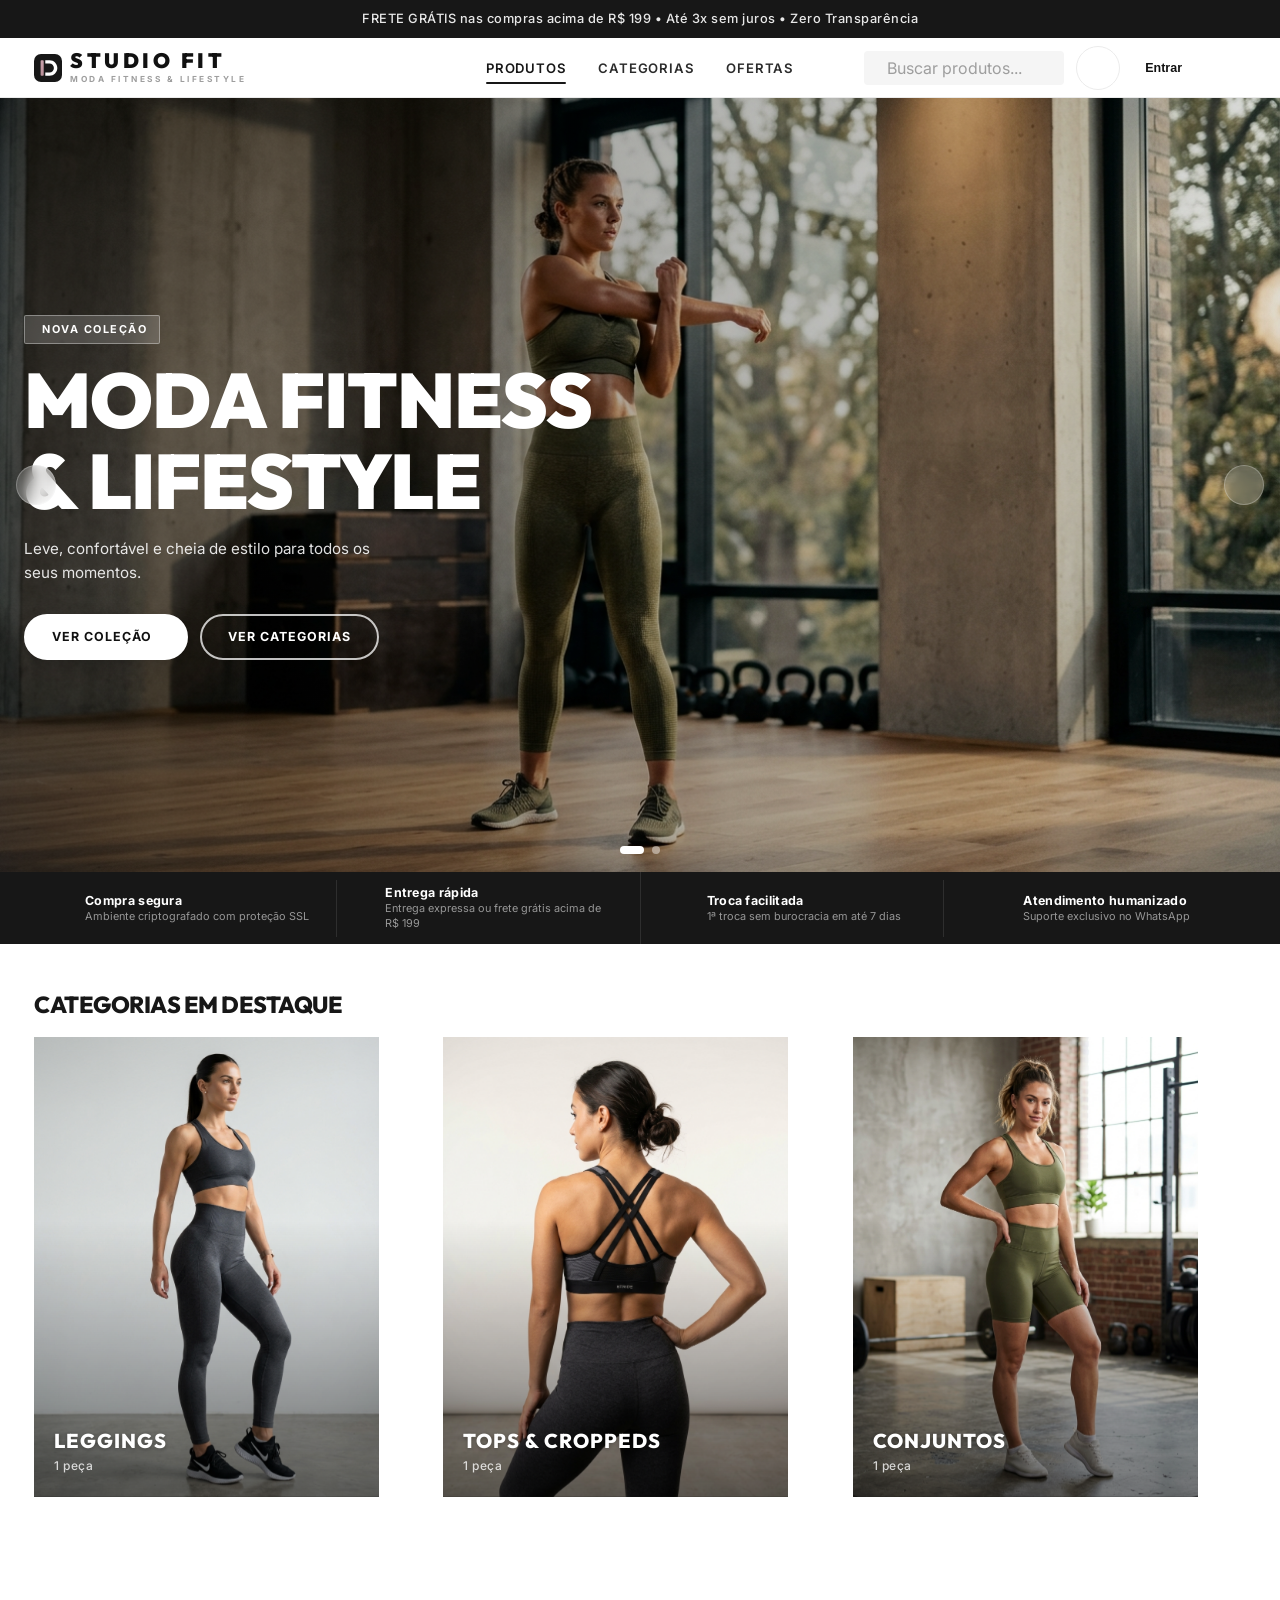
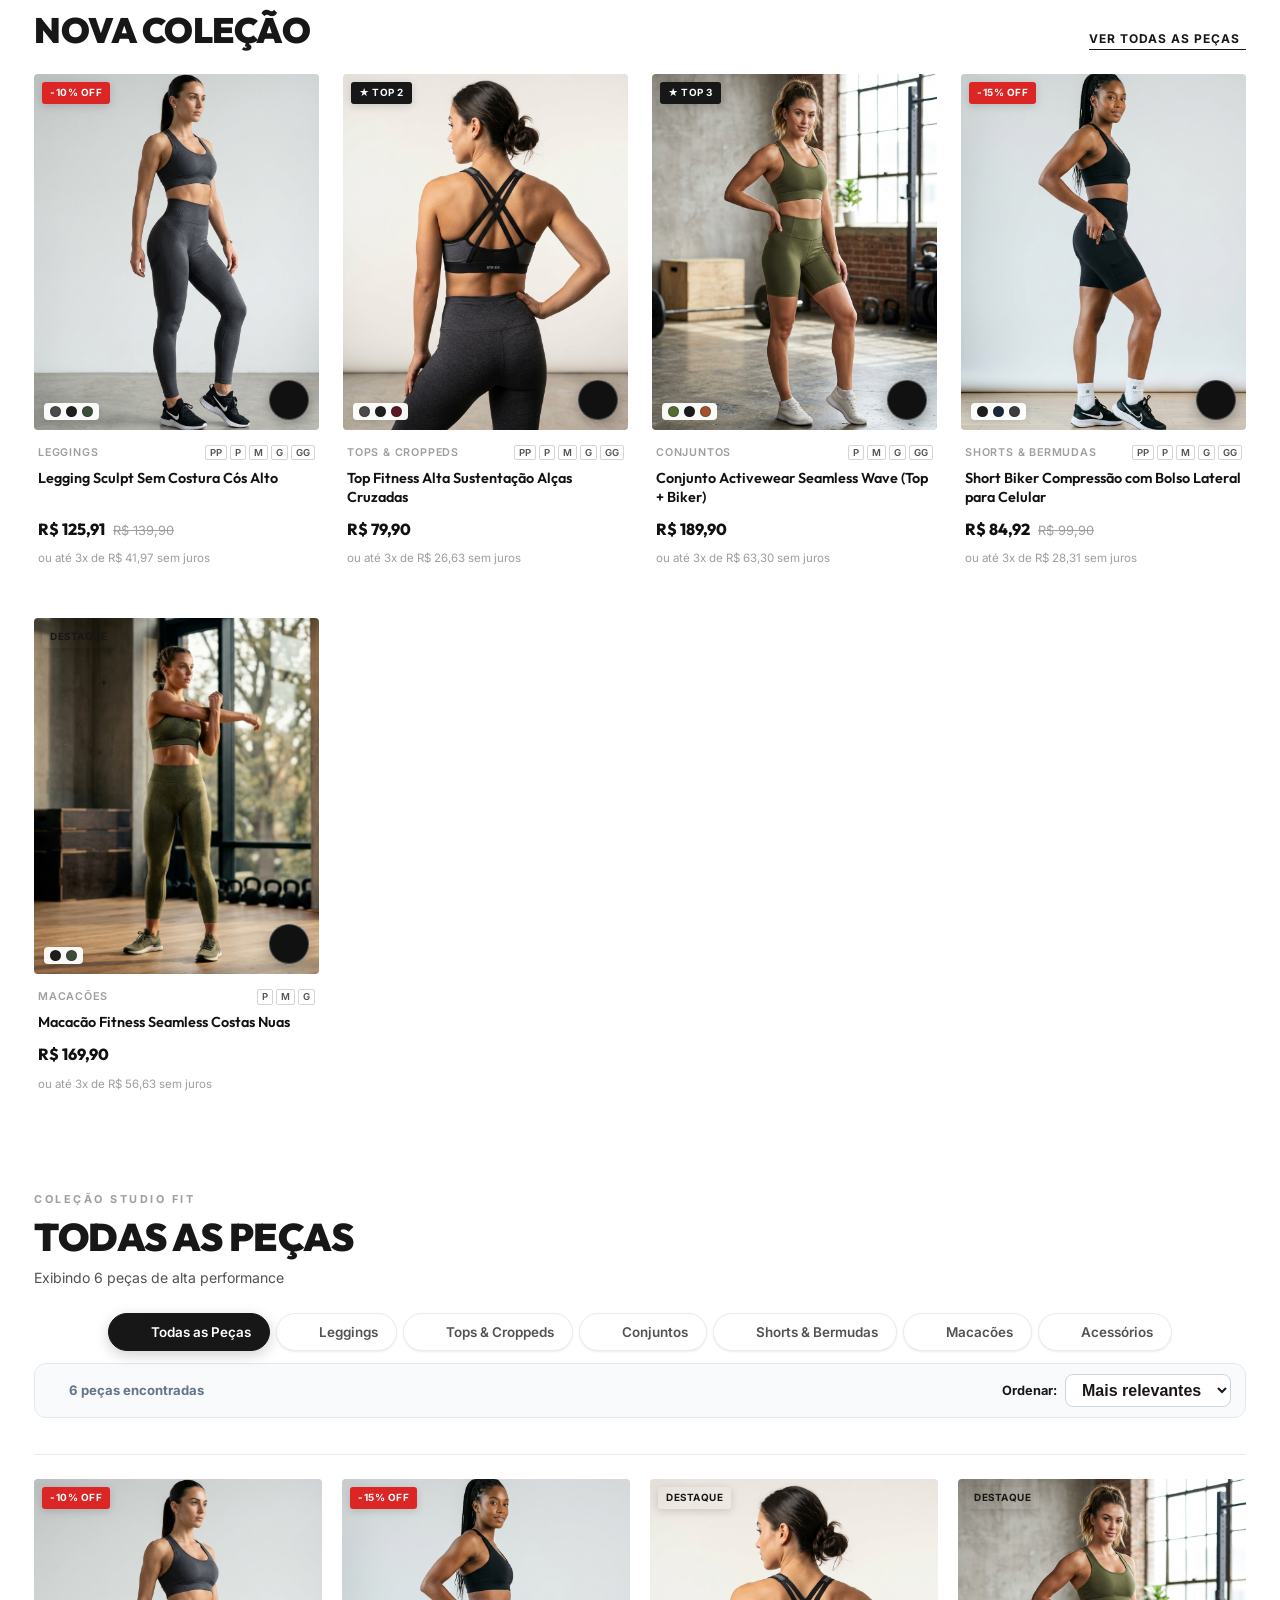
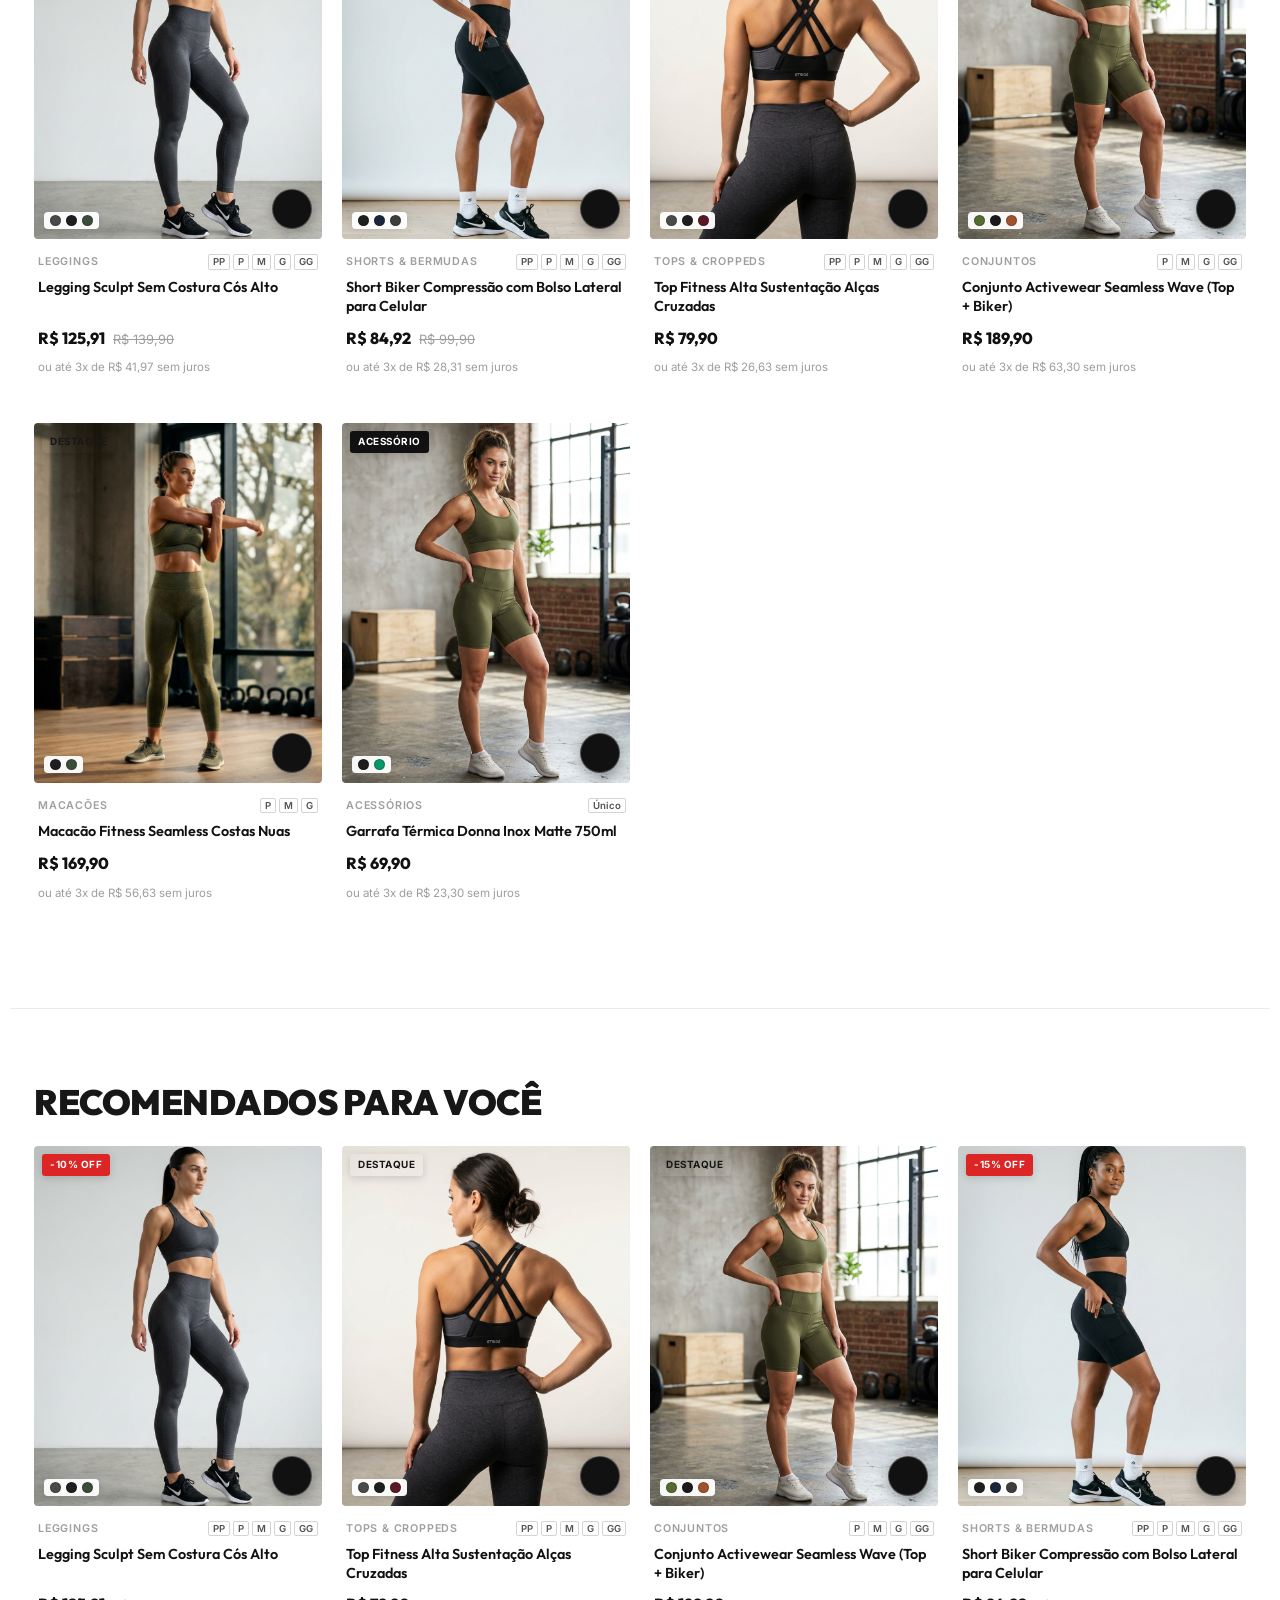
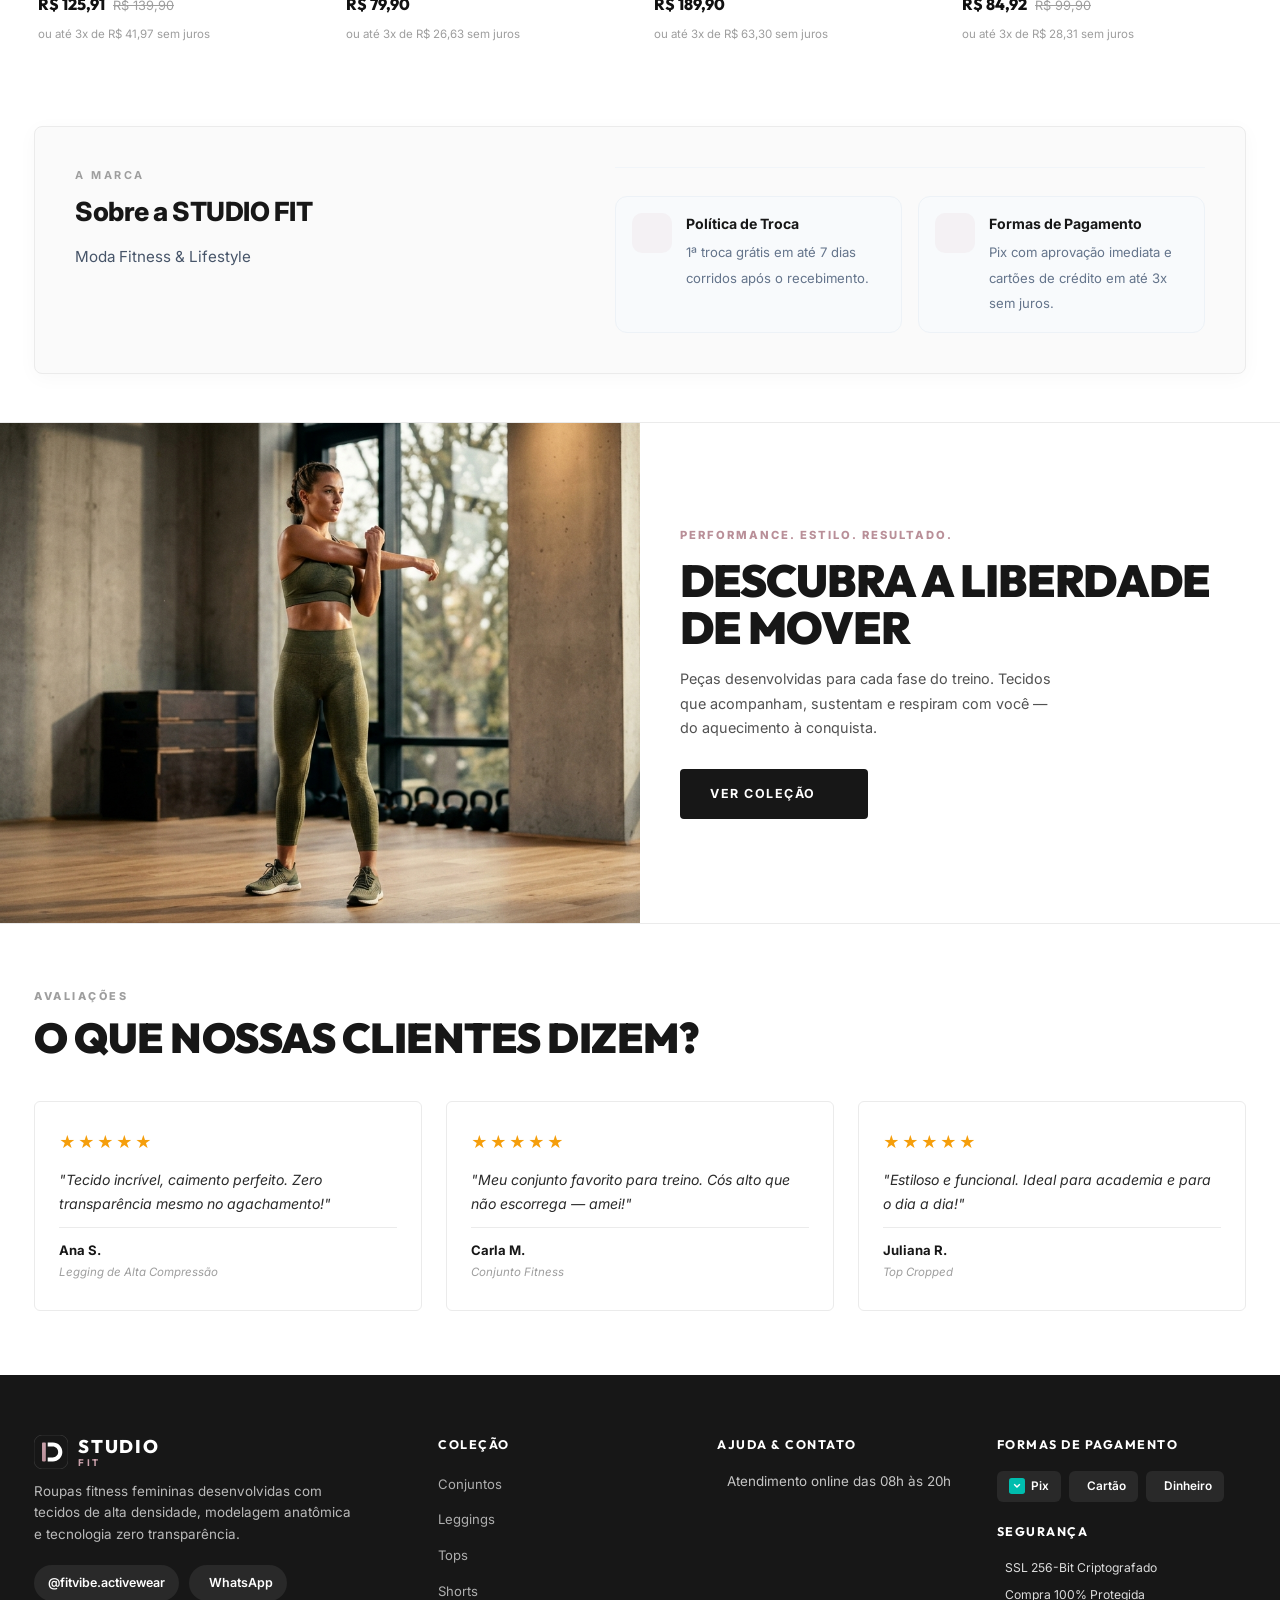
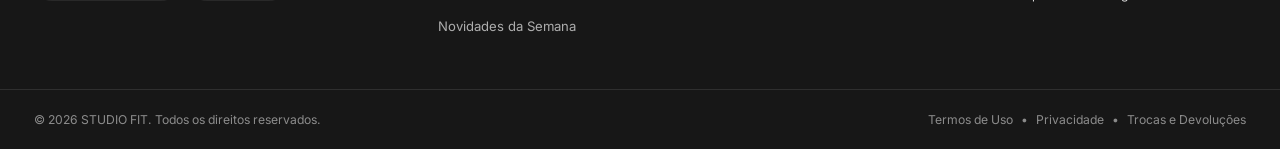
==== commit f7a6ce3d: "Minha" ====
--- a/index.html
+++ b/index.html
@@ -128,7 +128,7 @@
       <nav class="desktop-nav" aria-label="Navegação principal">
         <ul class="nav-list">
           <li><a href="#products" class="nav-link nav-cat-link active" onclick="window.StoreApp?.selectCategory('all')">Produtos</a></li>
-          <li><a href="#visual-categories" class="nav-link">Categorias</a></li>
+          <li><a href="#essentials-section" class="nav-link">Categorias</a></li>
           <li><a href="#featured-section" class="nav-link">Ofertas</a></li>
         </ul>
       </nav>
@@ -223,7 +223,7 @@
       </button>
       <button type="button" class="drawer-loyalty-btn" onclick="window.StoreApp?.openLoyaltyModal(); window.StoreApp?.closeMobileMenu();">
         <div class="drawer-loyalty-left">
-          <span class="drawer-loyalty-badge"><i data-lucide="award" style="width:14px;height:14px;"></i> Fidelidade Donna PE</span>
+          <span class="drawer-loyalty-badge"><i data-lucide="award" style="width:14px;height:14px;"></i> <span id="drawer-loyalty-program-name">Programa Fidelidade</span></span>
           <span class="drawer-loyalty-pts" id="drawer-loyalty-pts">Ver Meus Pontos & Cupons</span>
         </div>
         <i data-lucide="chevron-right" class="nav-arrow"></i>
@@ -242,7 +242,7 @@
           </a>
         </li>
         <li>
-          <a href="#visual-categories" class="mobile-nav-link" data-close-drawer>
+          <a href="#essentials-section" class="mobile-nav-link" data-close-drawer>
             <i data-lucide="grid"></i>
             <span>Categorias</span>
             <i data-lucide="chevron-right" class="nav-arrow"></i>
@@ -326,13 +326,18 @@
         <div class="hero-slide-bg" style="background-image: url('assets/images/hero_fitness.jpg');"></div>
         <div class="hero-slide-overlay"></div>
         <div class="hero-slide-content container">
-          <span class="hero-badge-pill"><i data-lucide="sparkles"></i> Nova Coleção 2026</span>
+          <span class="hero-badge-pill"><i data-lucide="sparkles"></i> <span id="hero-badge-text">Nova Coleção 2026</span></span>
           <h1 class="hero-slide-title" id="hero-title">MODA FITNESS CHIC</h1>
           <p class="hero-slide-subtitle" id="hero-subtitle">Leve, confortável e cheia de estilo. Modelagem anatômica e zero transparência para todos os seus momentos.</p>
-          <a href="#products" class="hero-slide-btn" id="hero-cta" onclick="window.StoreApp?.selectCategory('all')">
-            <span>Ver Coleção</span>
-            <i data-lucide="arrow-right"></i>
-          </a>
+          <div class="hero-slide-actions">
+            <a href="#products" class="hero-slide-btn" id="hero-cta" onclick="window.StoreApp?.selectCategory('all')">
+              <span>Ver Coleção</span>
+              <i data-lucide="arrow-right"></i>
+            </a>
+            <a href="#essentials-section" class="hero-slide-btn-secondary" id="hero-cta-secondary">
+              <span>Ver Categorias</span>
+            </a>
+          </div>
         </div>
       </div>
     </div>
@@ -347,12 +352,49 @@
     <div class="hero-slider-dots" id="hero-slider-dots"></div>
   </section>
 
-  <!-- 2. Seção Visual de Categorias (Scroll Horizontal Suave no Mobile) -->
-  <section class="chic-categories-section container" id="visual-categories" aria-label="Navegação por categorias">
-    <span class="section-label-chic">Categorias</span>
-    <div class="chic-categories-scroll-wrap">
-      <div class="chic-categories-track" id="chic-categories-track">
-        <!-- Rendered dynamically by store.js based on Supabase / DataStore categories -->
+  <!-- Benefits Bar — Dark strip with trust signals (Essence-style) -->
+  <div class="benefits-bar-section" id="benefits-bar-section">
+    <div class="benefits-bar-inner container" id="benefits-bar-inner">
+      <!-- Populated by store.js from settings.benefitsBar -->
+      <div class="benefit-item">
+        <i data-lucide="truck"></i>
+        <div class="benefit-item-text">
+          <span class="benefit-item-title">Frete Grátis</span>
+          <span class="benefit-item-desc">Compras acima de R$ 199</span>
+        </div>
+      </div>
+      <div class="benefit-item">
+        <i data-lucide="shield-check"></i>
+        <div class="benefit-item-text">
+          <span class="benefit-item-title">Compra Segura</span>
+          <span class="benefit-item-desc">Ambiente criptografado SSL</span>
+        </div>
+      </div>
+      <div class="benefit-item">
+        <i data-lucide="refresh-cw"></i>
+        <div class="benefit-item-text">
+          <span class="benefit-item-title">Troca Fácil</span>
+          <span class="benefit-item-desc">1ª troca grátis em até 7 dias</span>
+        </div>
+      </div>
+      <div class="benefit-item">
+        <i data-lucide="message-circle"></i>
+        <div class="benefit-item-text">
+          <span class="benefit-item-title">Atendimento</span>
+          <span class="benefit-item-desc">Suporte exclusivo no WhatsApp</span>
+        </div>
+      </div>
+    </div>
+  </div>
+
+  <!-- 2. Categorias em Destaque — Editorial 3-column categories (Essence-style) -->
+  <section class="essentials-section" id="essentials-section" aria-label="Categorias em destaque">
+    <div class="container">
+      <div class="essentials-header">
+        <h2 class="essentials-title" id="essentials-title">CATEGORIAS EM DESTAQUE</h2>
+      </div>
+      <div class="essentials-grid" id="essentials-grid">
+        <!-- Rendered dynamically by store.js with top categories -->
       </div>
     </div>
   </section>
@@ -522,6 +564,61 @@
           <div>
             <strong>Formas de Pagamento</strong>
             <span>Pix com aprovação imediata e cartões de crédito em até 3x sem juros.</span>
+          </div>
+        </div>
+      </div>
+    </div>
+  </section>
+
+  <!-- Editorial Split Section (Essence "DISCOVER FLEXFIT FREEDOM" equivalent — Admin configurável) -->
+  <section class="editorial-split-section" id="editorial-split-section" aria-label="Banner editorial">
+    <div class="editorial-split-inner">
+      <div class="editorial-split-image" id="editorial-split-image-wrap">
+        <img id="editorial-split-img" src="assets/images/hero_fitness.jpg" alt="Coleção fitness" loading="lazy">
+      </div>
+      <div class="editorial-split-content">
+        <span class="editorial-split-label" id="editorial-split-label">Performance. Estilo. Resultado.</span>
+        <h2 class="editorial-split-title" id="editorial-split-title">DESCUBRA A LIBERDADE DE MOVER</h2>
+        <p class="editorial-split-desc" id="editorial-split-desc">Peças desenvolvidas para cada fase do treino. Tecidos que acompanham, sustentam e respiram com você — do aquecimento à conquista.</p>
+        <a href="#products" class="editorial-split-cta" id="editorial-split-cta" onclick="window.StoreApp?.selectCategory('all')">
+          <span id="editorial-split-cta-text">Ver Coleção</span>
+          <i data-lucide="arrow-right" style="width:14px;height:14px;"></i>
+        </a>
+      </div>
+    </div>
+  </section>
+
+  <!-- Testimonials Section (Essence "WHAT DO OUR CUSTOMERS SAY?" — dados reais) -->
+  <section class="testimonials-section" id="testimonials-section" aria-label="Avaliações de clientes">
+    <div class="container">
+      <div class="testimonials-header">
+        <span class="testimonials-label">AVALIAÇÕES</span>
+        <h2 class="testimonials-title" id="testimonials-title">O QUE NOSSAS CLIENTES DIZEM?</h2>
+      </div>
+      <div class="testimonials-grid" id="testimonials-grid">
+        <!-- Populated dynamically by store.js from real reviews -->
+        <div class="testimonial-card">
+          <div class="testimonial-stars">★★★★★</div>
+          <p class="testimonial-text">"Tecido incrível, caimento perfeito. Zero transparência mesmo no agachamento!"</p>
+          <div class="testimonial-author">
+            <span class="testimonial-name">Ana S.</span>
+            <span class="testimonial-product">Legging de Alta Compressão</span>
+          </div>
+        </div>
+        <div class="testimonial-card">
+          <div class="testimonial-stars">★★★★★</div>
+          <p class="testimonial-text">"Meu conjunto favorito para treino. Cós alto que não escorrega, amei!"</p>
+          <div class="testimonial-author">
+            <span class="testimonial-name">Carla M.</span>
+            <span class="testimonial-product">Conjunto Fitness</span>
+          </div>
+        </div>
+        <div class="testimonial-card">
+          <div class="testimonial-stars">★★★★★</div>
+          <p class="testimonial-text">"Estiloso e funcional. Ideal para academia e para o dia a dia também!"</p>
+          <div class="testimonial-author">
+            <span class="testimonial-name">Juliana R.</span>
+            <span class="testimonial-product">Top Cropped</span>
           </div>
         </div>
       </div>
@@ -879,7 +976,7 @@
     <div class="modal modal-product-details">
       <div class="modal-header">
         <div class="product-modal-title-area">
-          <span class="product-modal-category" id="modal-product-category">Fitness Activewear</span>
+          <span class="product-modal-category" id="modal-product-category">Moda Fitness</span>
           <h3 id="modal-product-name" class="product-modal-name">Nome do Produto</h3>
         </div>
         <button type="button" class="btn-close-modal" id="btn-close-product-modal" aria-label="Fechar detalhes">
--- a/css/style.css
+++ b/css/style.css
@@ -233,19 +233,9 @@
   min-width: 0;
 }
 
+/* FASE 1: Ocultar badge pill do anúncio — manter apenas o texto limpo */
 .announcement-badge-pill {
-  display: inline-flex;
-  align-items: center;
-  gap: 5px;
-  background: var(--primary);
-  color: white;
-  padding: 2px 8px;
-  border-radius: var(--radius-full);
-  font-size: 0.68rem;
-  font-weight: 700;
-  text-transform: uppercase;
-  letter-spacing: 0.5px;
-  flex-shrink: 0;
+  display: none !important;
 }
 
 .announcement-extra-links {
@@ -1542,12 +1532,13 @@
 }
 
 /* ===== PRODUCT CARD ===== */
+/* FASE 2: Cards mais limpos — border-radius reduzido, sem borda visível, sombra sutil */
 .product-card {
   background: white;
-  border-radius: var(--radius-lg);
+  border-radius: 10px;
   overflow: hidden;
-  border: 1px solid var(--border);
-  box-shadow: var(--shadow-sm);
+  border: 1px solid transparent;
+  box-shadow: 0 1px 4px rgba(23, 23, 23, 0.06), 0 0 0 1px rgba(23,23,23,0.04);
   display: flex;
   flex-direction: column;
   transition: all var(--transition-smooth);
@@ -1556,9 +1547,8 @@
 }
 
 .product-card:hover {
-  transform: translateY(-4px);
-  box-shadow: var(--shadow-lg);
-  border-color: var(--border-strong);
+  transform: translateY(-3px);
+  box-shadow: 0 8px 24px rgba(23, 23, 23, 0.10);
 }
 
 /* Image Wrapper */
@@ -1567,7 +1557,7 @@
   width: 100%;
   padding-top: 125%; /* 4:5 Aspect Ratio */
   overflow: hidden;
-  background: var(--surface-alt);
+  background: #F0F0F0;
 }
 
 .product-card-image-wrapper img {
@@ -1633,10 +1623,11 @@
   color: white;
 }
 
+/* FASE 2: Remover borda dourada do badge ranking */
 .badge-ranking {
   background: var(--carbon);
   color: #F8FAFC;
-  border: 1px solid rgba(255, 215, 0, 0.4);
+  border: none;
 }
 
 .badge-esgotado {
@@ -1812,30 +1803,31 @@
   margin-top: 4px;
 }
 
+/* FASE 2: Botão adicionar ao carrinho — preto sólido (estilo editorial Essence) */
 .btn-add-cart {
   width: 100%;
   display: inline-flex;
   align-items: center;
   justify-content: center;
   gap: 8px;
-  background: var(--primary);
+  background: var(--carbon);
   color: #FFFFFF;
-  border: 1px solid var(--primary);
+  border: 1px solid var(--carbon);
   padding: 10px 14px;
   border-radius: var(--radius);
   font-size: 0.84rem;
   font-weight: 700;
   cursor: pointer;
-  box-shadow: 0 2px 8px rgba(5, 150, 105, 0.2);
+  box-shadow: none;
   transition: all var(--transition-fast);
 }
 
 .btn-add-cart:hover:not(:disabled) {
-  background: var(--primary-dark);
-  border-color: var(--primary-dark);
+  background: var(--primary);
+  border-color: var(--primary);
   color: white;
   transform: translateY(-1px);
-  box-shadow: 0 4px 14px rgba(5, 150, 105, 0.3);
+  box-shadow: 0 4px 14px rgba(185, 143, 152, 0.3);
 }
 
 .btn-add-cart:active:not(:disabled) {
@@ -3273,7 +3265,7 @@
   font-size: 0.76rem;
   font-weight: 700;
   text-transform: uppercase;
-  color: #166534;
+  color: var(--carbon);
 }
 
 .pix-type {
@@ -3293,7 +3285,7 @@
 .pix-key-input {
   flex: 1;
   background: white;
-  border: 1px solid #86EFAC;
+  border: 1px solid var(--border-strong);
   padding: 8px 12px;
   border-radius: var(--radius-sm);
   font-family: monospace;
@@ -3303,7 +3295,7 @@
 }
 
 .btn-copy-pix {
-  background: #166534;
+  background: var(--carbon);
   color: white;
   border: none;
   padding: 8px 14px;
@@ -3315,13 +3307,13 @@
 
 .pix-receiver-row {
   font-size: 0.78rem;
-  color: #166534;
+  color: var(--graphite);
   margin-bottom: 6px;
 }
 
 .pix-instructions-text {
   font-size: 0.74rem;
-  color: #15803D;
+  color: var(--text-secondary);
   margin: 0;
 }
 
@@ -6626,8 +6618,8 @@
 }
 
 .order-status-badge.status-entregue {
-  background: #DCFCE7;
-  color: #15803D;
+  background: #F3F4F6;
+  color: var(--graphite);
 }
 
 .order-status-badge.status-cancelado {
@@ -8334,4 +8326,2391 @@
 }
 
 
-
+/* ============================================================
+   AUDITORIA VISUAL — MELHORIAS EDITORIAIS (ESSENCE/CLONIFY)
+   Fases 1-5: Header, Cards, Responsividade, Seções, Polish
+   Apenas CSS — nenhuma lógica JS alterada.
+   ============================================================ */
+
+/* ===================================================================
+   FASE 1 — HEADER & ANÚNCIO: LIMPEZA VISUAL (Quick Wins)
+   =================================================================== */
+
+/* 1.1 — Ocultar badge de verificação na marca */
+.brand-verified-badge {
+  display: none !important;
+}
+
+/* 1.2 — Desktop: ocultar texto 'Compartilhar' no botão share */
+.share-btn-text {
+  display: none !important;
+}
+
+/* 1.3 — Mobile: ocultar botão compartilhar completamente */
+@media (max-width: 767px) {
+  .btn-share-store {
+    display: none !important;
+  }
+
+  /* 1.4 — Hero badge pill: ocultar no mobile para hero mais limpo */
+  .hero-badge-pill {
+    display: none !important;
+  }
+
+  /* 1.5 — Hero mini features: ocultar no mobile */
+  .hero-mini-features {
+    display: none !important;
+  }
+
+  /* 1.6 — Hero: altura adaptada para mobile */
+  .hero-slider-section {
+    min-height: 70vh;
+  }
+
+  .hero-slide {
+    min-height: 70vh;
+  }
+}
+
+/* 1.7 — Announcement bar: texto mais limpo e centrado */
+.announcement-bar {
+  font-size: 0.8rem;
+  letter-spacing: 0.3px;
+}
+
+.announcement-content {
+  font-size: 0.8rem;
+}
+
+/* 1.8 — Desktop nav: links com mais espaçamento e estilo editorial */
+@media (min-width: 1024px) {
+  .nav-list {
+    gap: 32px;
+  }
+
+  .nav-link {
+    font-size: 0.85rem;
+    font-weight: 600;
+    letter-spacing: 0.3px;
+  }
+
+  /* Share button no desktop: só ícone (sem texto já oculto) */
+  .btn-share-store {
+    background: transparent;
+    border: 1px solid var(--border);
+    color: var(--text-secondary);
+    width: 38px;
+    height: 38px;
+    border-radius: 50%;
+    display: flex;
+    align-items: center;
+    justify-content: center;
+    padding: 0;
+    cursor: pointer;
+    transition: all var(--transition-fast);
+  }
+
+  .btn-share-store:hover {
+    border-color: var(--primary);
+    color: var(--primary);
+  }
+
+  .btn-share-store svg {
+    width: 16px;
+    height: 16px;
+  }
+}
+
+
+/* ===================================================================
+   FASE 2 — PRODUCT CARDS: REFINAMENTO VISUAL
+   =================================================================== */
+
+/* 2.1 — btn-add-cart no breakpoint tablet: manter preto */
+@media (min-width: 768px) {
+  .btn-add-cart {
+    background: var(--carbon) !important;
+    border-color: var(--carbon) !important;
+    color: #FFFFFF !important;
+    box-shadow: none !important;
+  }
+
+  .btn-add-cart:hover:not(:disabled) {
+    background: var(--primary) !important;
+    border-color: var(--primary) !important;
+    box-shadow: 0 4px 14px rgba(185, 143, 152, 0.25) !important;
+  }
+
+  /* 2.2 — Cards no tablet: border-radius consistente */
+  .product-card {
+    border-radius: 10px !important;
+    border: 1px solid transparent !important;
+    box-shadow: 0 1px 4px rgba(23, 23, 23, 0.06), 0 0 0 1px rgba(23,23,23,0.04) !important;
+  }
+
+  .product-card:hover {
+    box-shadow: 0 8px 24px rgba(23, 23, 23, 0.10) !important;
+    transform: translateY(-3px) !important;
+    border-color: transparent !important;
+  }
+}
+
+/* 2.3 — Desktop: card com sombra sutil no hover (override o estilo anterior) */
+@media (min-width: 1024px) {
+  .product-card {
+    border-radius: 10px !important;
+    border: 1px solid transparent !important;
+    box-shadow: 0 2px 8px rgba(23,23,23,0.05) !important;
+  }
+
+  .product-card:hover {
+    transform: translateY(-4px) !important;
+    box-shadow: 0 12px 32px rgba(23, 23, 23, 0.10) !important;
+    border-color: transparent !important;
+  }
+
+  /* 2.4 — Quick view: mostrar só no desktop hover */
+  .product-card-quick-view {
+    display: inline-flex;
+  }
+}
+
+/* 2.5 — Mobile: ocultar quick view */
+@media (max-width: 1023px) {
+  .product-card-quick-view {
+    display: none !important;
+  }
+}
+
+/* 2.6 — product-card-meta: simplificar, apenas categoria visível */
+.product-card-category {
+  font-size: 0.7rem;
+  font-weight: 600;
+  text-transform: uppercase;
+  letter-spacing: 1px;
+  color: var(--text-muted);
+}
+
+
+/* ===================================================================
+   FASE 3 — RESPONSIVIDADE COMPLETA
+   Breakpoints: iPhone SE (375), iPhone 15 Pro Max (430),
+   iPad Air landscape (1024), MacBook (1280), Desktop largo (1440+)
+   =================================================================== */
+
+/* 3.1 — iPhone SE (375px): ajustes finos de header */
+@media (max-width: 375px) {
+  .header-inner {
+    padding-left: 10px !important;
+    padding-right: 10px !important;
+    gap: 6px !important;
+  }
+
+  .brand-name {
+    font-size: 1.0rem !important;
+    letter-spacing: 1.5px !important;
+  }
+
+  .btn-cart {
+    width: 38px !important;
+    height: 38px !important;
+  }
+
+  .btn-header-account {
+    min-width: 38px !important;
+  }
+
+  /* Grid de produtos: 2 colunas com gap menor */
+  .products-grid {
+    grid-template-columns: repeat(2, 1fr) !important;
+    gap: 10px !important;
+  }
+
+  .product-card-body {
+    padding: 10px !important;
+  }
+
+  .product-card-name {
+    font-size: 0.82rem !important;
+  }
+
+  .product-price {
+    font-size: 1rem !important;
+  }
+
+  .btn-add-cart {
+    padding: 9px 10px !important;
+    font-size: 0.78rem !important;
+  }
+}
+
+/* 3.2 — iPhone 15 Pro Max / Android grandes (431px - 479px) */
+@media (min-width: 431px) and (max-width: 479px) {
+  .products-grid {
+    grid-template-columns: repeat(2, 1fr) !important;
+    gap: 14px !important;
+  }
+
+  .product-card-name {
+    font-size: 0.9rem !important;
+  }
+}
+
+/* 3.3 — iPad Mini/Air portrait (768px - 819px): 3 colunas */
+@media (min-width: 768px) and (max-width: 819px) {
+  .products-grid {
+    grid-template-columns: repeat(3, 1fr) !important;
+    gap: 16px !important;
+  }
+}
+
+/* 3.4 — iPad Air landscape / iPad Pro portrait (820px - 1023px): 3-4 colunas */
+@media (min-width: 820px) and (max-width: 1023px) {
+  .products-grid {
+    grid-template-columns: repeat(3, 1fr) !important;
+    gap: 18px !important;
+  }
+
+  .featured-grid {
+    grid-template-columns: repeat(3, 1fr) !important;
+  }
+
+  .header-inner {
+    display: grid !important;
+    grid-template-columns: auto 1fr auto !important;
+    align-items: center !important;
+    gap: 24px !important;
+  }
+
+  .desktop-nav {
+    display: flex !important;
+    justify-content: center !important;
+  }
+
+  .btn-mobile-menu {
+    display: none !important;
+  }
+
+  .search-box-wrap {
+    display: block !important;
+    width: 180px !important;
+  }
+}
+
+/* 3.5 — MacBook Air 13" e similares (1280px - 1399px) */
+@media (min-width: 1280px) and (max-width: 1399px) {
+  .container {
+    max-width: 1260px;
+    padding-left: 24px;
+    padding-right: 24px;
+  }
+
+  .products-grid {
+    grid-template-columns: repeat(4, 1fr) !important;
+    gap: 24px !important;
+  }
+
+  .featured-grid {
+    grid-template-columns: repeat(4, 1fr) !important;
+  }
+}
+
+/* 3.6 — Telas largas (1440px+): container com mais espaço */
+@media (min-width: 1440px) {
+  .container {
+    max-width: 1400px;
+  }
+
+  .products-grid {
+    grid-template-columns: repeat(4, 1fr) !important;
+    gap: 28px !important;
+  }
+
+  .product-card-body {
+    padding: 18px !important;
+  }
+}
+
+/* 3.7 — Touch targets mínimos de 44px em todos devices */
+.btn-cart,
+.btn-mobile-menu,
+.btn-header-account,
+.btn-share-store,
+.btn-close-drawer,
+.btn-close-cart,
+.btn-close-modal {
+  min-width: 44px;
+  min-height: 44px;
+  touch-action: manipulation;
+  -webkit-tap-highlight-color: transparent;
+}
+
+/* 3.8 — Melhoria de scroll no iOS */
+.cart-sidebar,
+.mobile-drawer,
+.modal-loyalty-body,
+.modal-body,
+.chic-categories-track {
+  -webkit-overflow-scrolling: touch;
+  overscroll-behavior: contain;
+}
+
+
+/* ===================================================================
+   FASE 4 — SEÇÕES: FEATURED, CATEGORIAS, ABOUT
+   =================================================================== */
+
+/* 4.1 — Featured section: header mais limpo, sem ícone flame */
+.chic-badge-pill {
+  display: inline-flex;
+  align-items: center;
+  gap: 6px;
+  background: var(--surface-alt);
+  color: var(--text-secondary);
+  border: 1px solid var(--border);
+  font-size: 0.7rem;
+  font-weight: 700;
+  text-transform: uppercase;
+  letter-spacing: 0.8px;
+  padding: 4px 10px;
+  border-radius: var(--radius-full);
+  margin-bottom: 8px;
+}
+
+.chic-badge-pill svg {
+  display: none !important;
+}
+
+/* 4.2 — Featured grid: 4 colunas no desktop */
+@media (min-width: 1024px) {
+  .featured-grid.products-grid {
+    grid-template-columns: repeat(4, 1fr) !important;
+    gap: 24px !important;
+  }
+}
+
+/* 4.3 — Categorias: padding correto por breakpoint */
+.chic-categories-section {
+  padding: 32px 0 24px;
+}
+
+.section-label-chic {
+  font-size: 0.68rem;
+  font-weight: 800;
+  letter-spacing: 2px;
+  color: var(--text-muted);
+  margin-bottom: 14px;
+}
+
+/* 4.4 — Category cards: tamanho melhor por device */
+@media (max-width: 767px) {
+  .chic-cat-card {
+    flex: 0 0 100px;
+    height: 120px;
+  }
+}
+
+@media (min-width: 768px) {
+  .chic-categories-section {
+    padding: 40px 0 28px;
+  }
+
+  .chic-cat-card {
+    height: 160px !important;
+  }
+}
+
+@media (min-width: 1024px) {
+  .chic-cat-card {
+    height: 175px !important;
+  }
+}
+
+/* 4.5 — About section: 2 colunas no desktop */
+@media (min-width: 1024px) {
+  .about-store-card {
+    display: grid;
+    grid-template-columns: 1fr 1.2fr;
+    gap: 48px;
+    align-items: start;
+  }
+
+  .about-store-grid {
+    grid-template-columns: repeat(2, 1fr) !important;
+    gap: 16px;
+  }
+}
+
+/* 4.6 — Section headers: espaçamento vertical correto */
+.products-section {
+  padding-top: 40px;
+}
+
+.featured-section,
+.recommended-section {
+  padding-top: 32px;
+  padding-bottom: 8px;
+}
+
+/* 4.7 — chic-section-header: alinhamento estilo editorial */
+.chic-section-header {
+  display: flex;
+  align-items: flex-start;
+  justify-content: space-between;
+  margin-bottom: 20px;
+  gap: 16px;
+}
+
+.chic-section-title {
+  font-family: var(--font-display);
+  font-size: clamp(1.3rem, 2.5vw, 1.9rem);
+  font-weight: 800;
+  color: var(--carbon);
+  letter-spacing: -0.3px;
+  line-height: 1.2;
+  margin: 0;
+}
+
+.btn-link-viewall {
+  display: inline-flex;
+  align-items: center;
+  gap: 4px;
+  font-size: 0.8rem;
+  font-weight: 700;
+  color: var(--carbon);
+  text-decoration: none;
+  white-space: nowrap;
+  padding-top: 4px;
+  transition: color var(--transition-fast);
+}
+
+.btn-link-viewall:hover {
+  color: var(--primary);
+}
+
+.btn-link-viewall svg {
+  width: 14px;
+  height: 14px;
+  transition: transform var(--transition-fast);
+}
+
+.btn-link-viewall:hover svg {
+  transform: translateX(3px);
+}
+
+
+/* ===================================================================
+   FASE 5 — POLISH FINAL: TIPOGRAFIA, ESPAÇAMENTOS, FIDELIDADE
+   =================================================================== */
+
+/* 5.1 — Section header h2: tipografia correta por breakpoint */
+@media (max-width: 767px) {
+  .section-header h2 {
+    font-size: 1.3rem !important;
+    letter-spacing: -0.2px !important;
+    line-height: 1.25 !important;
+    margin-bottom: 6px !important;
+  }
+
+  .section-header {
+    margin-bottom: 20px !important;
+  }
+}
+
+/* 5.2 — Corrigir banner de fidelidade na aba Minha Conta (dark/dourado → tema claro) */
+.account-loyalty-quick-card {
+  background: var(--surface-alt) !important;
+  border: 1.5px solid var(--border) !important;
+  border-radius: 14px !important;
+  padding: 14px 18px !important;
+  margin-bottom: 16px !important;
+  display: flex !important;
+  align-items: center !important;
+  justify-content: space-between !important;
+  color: var(--carbon) !important;
+  background-image: none !important;
+}
+
+.account-loyalty-quick-card * {
+  color: var(--carbon) !important;
+  background-image: none !important;
+}
+
+.account-loyalty-quick-card button {
+  background: var(--carbon) !important;
+  color: white !important;
+  border: none !important;
+  border-radius: var(--radius-full) !important;
+  font-size: 0.78rem !important;
+  font-weight: 700 !important;
+  padding: 7px 14px !important;
+  cursor: pointer !important;
+  transition: background var(--transition-fast) !important;
+}
+
+.account-loyalty-quick-card button:hover {
+  background: var(--primary) !important;
+}
+
+/* Sobrescrever o inline style do círculo dourado com ícone */
+.account-loyalty-quick-card > div > div:first-child > div:first-child {
+  background: var(--primary-50) !important;
+  color: var(--primary) !important;
+  border-radius: 50% !important;
+}
+
+/* 5.3 — Espaçamento vertical entre seções (mobile) */
+@media (max-width: 767px) {
+  .featured-section,
+  .recommended-section,
+  .about-store-section {
+    padding-top: 24px !important;
+    padding-bottom: 8px !important;
+  }
+
+  .products-section {
+    padding-top: 24px !important;
+  }
+
+  .chic-categories-section {
+    padding: 20px 0 12px !important;
+  }
+}
+
+/* 5.4 — Benefits section: ícone com cor rosé (paleta correta) */
+.benefit-icon-wrapper {
+  background: rgba(185, 143, 152, 0.08) !important;
+  border: 1px solid rgba(185, 143, 152, 0.15) !important;
+  color: var(--primary) !important;
+}
+
+/* 5.5 — Filter chips: estilo neutro editorial */
+.filter-cat-btn {
+  border-radius: var(--radius-full);
+  font-weight: 600;
+  font-size: 0.8rem;
+  transition: all var(--transition-fast);
+}
+
+.filter-cat-btn.active {
+  background: var(--carbon) !important;
+  color: white !important;
+  border-color: var(--carbon) !important;
+}
+
+/* 5.6 — Botão checkout: estilo consistente com CTA principal */
+.btn-checkout {
+  background: var(--carbon) !important;
+  color: white !important;
+  border: none !important;
+}
+
+.btn-checkout:hover {
+  background: var(--primary) !important;
+}
+
+.btn-mobile-checkout {
+  background: var(--carbon) !important;
+}
+
+.btn-mobile-checkout:hover {
+  background: var(--primary) !important;
+}
+
+/* 5.7 — Hero slider: altura otimizada por device */
+.hero-slider-section,
+.hero-slider-container {
+  min-height: 72vh;
+  height: 72vh;
+}
+
+@media (min-width: 768px) {
+  .hero-slider-section,
+  .hero-slider-container {
+    min-height: 78vh;
+    height: 78vh;
+  }
+}
+
+@media (min-width: 1024px) {
+  .hero-slider-section,
+  .hero-slider-container {
+    min-height: 86vh;
+    height: 86vh;
+  }
+}
+
+/* 5.8 — Toast: z-index garantido acima de tudo */
+.toast-container {
+  z-index: 999999;
+}
+
+/* 5.9 — Scroll suave nativo */
+html {
+  scroll-behavior: smooth;
+}
+
+/* 5.10 — Melhorar legibilidade do preço no card */
+.product-card-installment {
+  color: var(--text-muted);
+  font-size: 0.72rem;
+}
+
+/* FIM DAS MELHORIAS VISUAIS — Donna Fitness PE */
+
+
+/* ============================================================
+   ESSENCE VISUAL IDENTITY — REDESIGN EDITORIAL COMPLETO
+   Objetivo: Visual idêntico à referência Essence Store
+   Método: CSS-only, sem tocar em JS, IDs ou lógica funcional
+   ============================================================ */
+
+
+/* ===================================================================
+   E1. FOUNDATIONS — Fundo branco puro, tipografia editorial
+   =================================================================== */
+
+:root {
+  --bg: #FFFFFF;
+  --surface: #FFFFFF;
+  --surface-alt: #F5F5F5;
+  --surface-card: #FFFFFF;
+  --border: #EBEBEB;
+  --border-strong: #D4D4D4;
+  --text-secondary: #525252;
+  --text-muted: #9E9E9E;
+  --navbar-height: 60px;
+}
+
+body {
+  background-color: #FFFFFF !important;
+}
+
+/* ===================================================================
+   E2. ANNOUNCEMENT BAR — Estilo Essence: thin, dark, centered
+   =================================================================== */
+
+.announcement-bar {
+  background: #111111 !important;
+  padding: 9px 0 !important;
+  font-size: 0.75rem !important;
+  font-weight: 500 !important;
+  letter-spacing: 0.5px !important;
+  border-bottom: none !important;
+}
+
+.announcement-inner {
+  justify-content: center !important;
+}
+
+.announcement-content {
+  justify-content: center !important;
+  color: rgba(255,255,255,0.9) !important;
+  gap: 0 !important;
+}
+
+.announcement-extra-links {
+  display: none !important;
+}
+
+/* ===================================================================
+   E3. HEADER — Essence style: branco, logo central no desktop
+   =================================================================== */
+
+.site-header {
+  background: #FFFFFF !important;
+  backdrop-filter: none !important;
+  -webkit-backdrop-filter: none !important;
+  border-bottom: 1px solid #EBEBEB !important;
+  height: var(--navbar-height) !important;
+  box-shadow: none !important;
+}
+
+.site-header.scrolled {
+  background: #FFFFFF !important;
+  backdrop-filter: none !important;
+  box-shadow: none !important;
+  border-bottom-color: #D4D4D4 !important;
+}
+
+/* Barra de acento rosa: ocultar — Essence não usa */
+.store-top-accent-bar {
+  display: none !important;
+}
+
+/* Brand: logo + nome lado a lado, compacto */
+.brand-name {
+  font-family: var(--font-display) !important;
+  font-size: 1.3rem !important;
+  font-weight: 900 !important;
+  letter-spacing: 3.5px !important;
+  color: #111111 !important;
+  text-transform: uppercase !important;
+}
+
+.brand-tagline {
+  font-size: 0.52rem !important;
+  letter-spacing: 2.5px !important;
+  color: #9E9E9E !important;
+  margin-top: 1px !important;
+}
+
+/* Logo mark (SVG): tornar menor e mais sutil */
+.logo-mark svg {
+  width: 28px !important;
+  height: 28px !important;
+}
+
+/* Header actions: ícones finos */
+.btn-cart {
+  background: transparent !important;
+  border: none !important;
+  color: #111111 !important;
+  box-shadow: none !important;
+  width: 40px !important;
+  height: 40px !important;
+}
+
+.btn-cart:hover {
+  background: #F5F5F5 !important;
+  color: var(--primary) !important;
+  transform: none !important;
+}
+
+.cart-count {
+  background: #111111 !important;
+  color: #FFFFFF !important;
+  font-size: 0.62rem !important;
+  border: 2px solid #FFFFFF !important;
+}
+
+.btn-header-account {
+  background: transparent !important;
+  border: none !important;
+  color: #111111 !important;
+  display: flex !important;
+  align-items: center !important;
+  gap: 5px !important;
+  font-size: 0.78rem !important;
+  font-weight: 600 !important;
+  cursor: pointer !important;
+  padding: 6px 8px !important;
+  border-radius: var(--radius) !important;
+  transition: background var(--transition-fast) !important;
+}
+
+.btn-header-account:hover {
+  background: #F5F5F5 !important;
+}
+
+.account-icon {
+  width: 18px !important;
+  height: 18px !important;
+}
+
+/* Desktop: centralizar logo e nav */
+@media (min-width: 1024px) {
+  .header-inner {
+    grid-template-columns: 1fr auto 1fr !important;
+  }
+
+  /* Logo centralizado */
+  .navbar-brand {
+    justify-content: flex-start;
+    flex: 1;
+  }
+
+  /* Nav centralizada */
+  .desktop-nav {
+    order: 0;
+    justify-content: center;
+  }
+
+  /* Actions direita */
+  .header-actions {
+    justify-content: flex-end;
+    flex: 1;
+  }
+}
+
+/* ===================================================================
+   E4. HERO — Essence style: full-width, texto à esquerda, grande
+   =================================================================== */
+
+/* Hero slide */
+.hero-slide {
+  position: absolute !important;
+  inset: 0 !important;
+  width: 100% !important;
+  height: 100% !important;
+  opacity: 0 !important;
+  visibility: hidden !important;
+  transition: opacity 0.6s ease, visibility 0.6s ease !important;
+  display: flex !important;
+  align-items: center !important;
+  overflow: hidden !important;
+  pointer-events: none;
+}
+
+.hero-slide.active {
+  opacity: 1 !important;
+  visibility: visible !important;
+  z-index: 1 !important;
+  pointer-events: auto;
+}
+
+.hero-slide-bg {
+  position: absolute !important;
+  inset: 0 !important;
+  width: 100% !important;
+  height: 100% !important;
+  background-size: cover !important;
+  background-position: center right !important;
+  filter: brightness(0.88) !important;
+  transform: scale(1.02);
+  transition: transform 6s cubic-bezier(0.25, 1, 0.5, 1);
+}
+
+.hero-slide.active .hero-slide-bg {
+  transform: scale(1);
+}
+
+.hero-slide-overlay {
+  position: absolute !important;
+  inset: 0 !important;
+  width: 100% !important;
+  height: 100% !important;
+  background: linear-gradient(
+    90deg,
+    rgba(0,0,0,0.50) 0%,
+    rgba(0,0,0,0.22) 50%,
+    transparent 100%
+  ) !important;
+  pointer-events: none;
+}
+
+.hero-slide-content {
+  position: relative !important;
+  z-index: 2 !important;
+  padding: 80px 24px !important;
+  max-width: 620px !important;
+  margin: 0 !important;
+}
+
+/* Título hero: massive, editorial, all-caps */
+.hero-slide-title {
+  font-family: var(--font-display) !important;
+  font-size: clamp(2.6rem, 6vw, 5.2rem) !important;
+  font-weight: 900 !important;
+  color: #FFFFFF !important;
+  line-height: 1.05 !important;
+  letter-spacing: -1px !important;
+  text-transform: uppercase !important;
+  margin-bottom: 16px !important;
+  text-shadow: none !important;
+}
+
+/* Subtítulo hero: pequeno, limpo */
+.hero-slide-subtitle {
+  font-size: 0.95rem !important;
+  color: rgba(255,255,255,0.88) !important;
+  font-weight: 400 !important;
+  line-height: 1.6 !important;
+  margin-bottom: 28px !important;
+  max-width: 360px !important;
+  text-shadow: none !important;
+}
+
+/* Actions row: two buttons side by side */
+.hero-slide-actions {
+  display: flex !important;
+  align-items: center !important;
+  gap: 12px !important;
+  flex-wrap: wrap !important;
+}
+
+/* CTA do hero: outlined — estilo Essence pill/rect */
+.hero-slide-btn {
+  display: inline-flex !important;
+  align-items: center !important;
+  gap: 8px !important;
+  background: #FFFFFF !important;
+  color: #111111 !important;
+  border: 2px solid #FFFFFF !important;
+  padding: 11px 26px !important;
+  border-radius: 30px !important;
+  font-size: 0.78rem !important;
+  font-weight: 700 !important;
+  letter-spacing: 1px !important;
+  text-transform: uppercase !important;
+  text-decoration: none !important;
+  transition: all 0.2s ease !important;
+  cursor: pointer !important;
+  white-space: nowrap !important;
+}
+
+.hero-slide-btn:hover {
+  background: transparent !important;
+  color: #FFFFFF !important;
+}
+
+/* Secondary CTA: ghost/outlined */
+.hero-slide-btn-secondary {
+  display: inline-flex !important;
+  align-items: center !important;
+  gap: 8px !important;
+  background: transparent !important;
+  color: #FFFFFF !important;
+  border: 2px solid rgba(255,255,255,0.75) !important;
+  padding: 11px 26px !important;
+  border-radius: 30px !important;
+  font-size: 0.78rem !important;
+  font-weight: 700 !important;
+  letter-spacing: 1px !important;
+  text-transform: uppercase !important;
+  text-decoration: none !important;
+  transition: all 0.2s ease !important;
+  cursor: pointer !important;
+  white-space: nowrap !important;
+}
+
+.hero-slide-btn-secondary:hover {
+  background: rgba(255,255,255,0.15) !important;
+  border-color: #FFFFFF !important;
+}
+
+/* Controles hero: menores e mais sutis */
+.hero-slider-arrow {
+  background: rgba(255,255,255,0.15) !important;
+  border: 1px solid rgba(255,255,255,0.25) !important;
+  backdrop-filter: blur(8px) !important;
+  width: 40px !important;
+  height: 40px !important;
+  border-radius: 50% !important;
+}
+
+.hero-slider-arrow:hover {
+  background: rgba(255,255,255,0.95) !important;
+  color: #111111 !important;
+}
+
+/* Dots hero: estilo Essence */
+.hero-slider-dots .dot,
+.hero-slider-dot,
+.hero-dot {
+  width: 8px !important;
+  height: 8px !important;
+  border-radius: 50% !important;
+  background: rgba(255,255,255,0.45) !important;
+  border: none !important;
+  cursor: pointer !important;
+  padding: 0 !important;
+  transition: all 0.3s ease !important;
+}
+
+.hero-slider-dots .dot.active,
+.hero-slider-dot.active,
+.hero-dot.active {
+  background: #FFFFFF !important;
+  width: 24px !important;
+  border-radius: 4px !important;
+}
+
+/* ===================================================================
+   E5. BENEFITS BAR — Estilo Essence: strip horizontal limpo
+   =================================================================== */
+
+.benefits-section {
+  background: #FFFFFF !important;
+  border-top: 1px solid #EBEBEB !important;
+  border-bottom: 1px solid #EBEBEB !important;
+  padding: 18px 0 !important;
+}
+
+.benefit-card {
+  border-radius: 0 !important;
+  justify-content: center !important;
+  text-align: center !important;
+  flex-direction: column !important;
+  gap: 4px !important;
+  padding: 8px 12px !important;
+}
+
+.benefit-icon-wrapper {
+  width: 32px !important;
+  height: 32px !important;
+  background: transparent !important;
+  border: none !important;
+  color: #111111 !important;
+  margin: 0 auto !important;
+}
+
+.benefit-content h3 {
+  font-size: 0.78rem !important;
+  font-weight: 700 !important;
+  text-transform: uppercase !important;
+  letter-spacing: 0.5px !important;
+  color: #111111 !important;
+}
+
+.benefit-content p {
+  font-size: 0.7rem !important;
+  color: #9E9E9E !important;
+  display: block !important;
+}
+
+
+/* ===================================================================
+   E6. SECTION HEADERS — Essence: uppercase, bold, left-aligned
+   =================================================================== */
+
+.section-header {
+  text-align: left !important;
+  max-width: none !important;
+  margin-bottom: 24px !important;
+}
+
+.section-label {
+  font-size: 0.68rem !important;
+  font-weight: 700 !important;
+  text-transform: uppercase !important;
+  letter-spacing: 2.5px !important;
+  color: #9E9E9E !important;
+  display: block !important;
+  margin-bottom: 6px !important;
+}
+
+.section-header h2 {
+  font-family: var(--font-display) !important;
+  font-size: clamp(1.4rem, 3vw, 2.2rem) !important;
+  font-weight: 900 !important;
+  color: #111111 !important;
+  letter-spacing: -0.5px !important;
+  line-height: 1.15 !important;
+  text-transform: uppercase !important;
+  margin-bottom: 0 !important;
+}
+
+.section-header p {
+  font-size: 0.88rem !important;
+  color: #525252 !important;
+  margin-top: 8px !important;
+  display: block !important;
+}
+
+/* chic-section-header: estilo editorial Essence */
+.chic-section-title {
+  font-size: clamp(1.2rem, 2.8vw, 1.8rem) !important;
+  font-weight: 900 !important;
+  text-transform: uppercase !important;
+  letter-spacing: -0.3px !important;
+  color: #111111 !important;
+}
+
+.chic-badge-pill {
+  display: none !important;
+}
+
+.btn-link-viewall {
+  font-size: 0.75rem !important;
+  font-weight: 700 !important;
+  letter-spacing: 0.8px !important;
+  text-transform: uppercase !important;
+  color: #111111 !important;
+}
+
+/* ===================================================================
+   E7. CATEGORIES — Essence "SHOP THE ESSENTIALS": 3 colunas, editorial
+   =================================================================== */
+
+/* Seção de categorias visual: 3 colunas lado a lado, sem scroll */
+.visual-categories-section {
+  padding: 48px 0 40px !important;
+}
+
+.visual-categories-grid {
+  display: grid !important;
+  grid-template-columns: repeat(3, 1fr) !important;
+  gap: 12px !important;
+}
+
+/* Cards de categoria: proporção alta, texto na base */
+.visual-category-card {
+  height: 420px !important;
+  border-radius: 4px !important;
+  overflow: hidden !important;
+}
+
+@media (max-width: 767px) {
+  .visual-categories-grid {
+    grid-template-columns: repeat(2, 1fr) !important;
+    gap: 8px !important;
+  }
+
+  .visual-category-card {
+    height: 260px !important;
+    border-radius: 4px !important;
+  }
+}
+
+/* Seção chic categories: na vitrine principal */
+.chic-categories-section {
+  padding: 32px 0 20px !important;
+}
+
+/* Chic category cards: mais altos */
+@media (min-width: 1024px) {
+  .chic-cat-card {
+    height: 190px !important;
+  }
+}
+
+/* ===================================================================
+   E8. PRODUCT CARDS — Essence style: minimal, circular add-to-cart
+   =================================================================== */
+
+/* Card base: sem border, fundo branco puro */
+.product-card {
+  background: #FFFFFF !important;
+  border-radius: 4px !important;
+  border: none !important;
+  box-shadow: none !important;
+  overflow: visible !important;
+  position: relative !important;
+}
+
+.product-card:hover {
+  transform: none !important;
+  box-shadow: none !important;
+  border: none !important;
+}
+
+/* Imagem: sem border-radius (estilo Essence) */
+.product-card-image-wrapper {
+  border-radius: 4px !important;
+  overflow: hidden !important;
+  background: #F5F5F5 !important;
+  position: relative !important;
+}
+
+/* Zoom suave na imagem no hover */
+.product-card:hover .product-card-image-wrapper img {
+  transform: scale(1.04) !important;
+}
+
+/* ===================================
+   ESSENCE TRICK: Botão circular flutuante sobre a imagem
+   Usa margin-top negativo para sobrepor o card body sobre a imagem
+   sem quebrar o posicionamento do grid
+   =================================== */
+
+/* Botão sacolinha flutuante: CIRCULAR, elegante, perfeitamente ancorado na imagem */
+.btn-card-bag,
+.btn-add-cart {
+  position: absolute !important;
+  bottom: 10px !important;
+  right: 10px !important;
+  top: auto !important;
+  left: auto !important;
+  width: 40px !important;
+  height: 40px !important;
+  border-radius: 50% !important;
+  padding: 0 !important;
+  background: #111111 !important;
+  border: 1px solid rgba(255, 255, 255, 0.25) !important;
+  color: #FFFFFF !important;
+  display: flex !important;
+  align-items: center !important;
+  justify-content: center !important;
+  box-shadow: 0 4px 14px rgba(0,0,0,0.30) !important;
+  transition: transform 0.22s cubic-bezier(0.16, 1, 0.3, 1), background 0.2s ease, box-shadow 0.2s ease !important;
+  opacity: 1 !important;
+  transform: scale(1) !important;
+  cursor: pointer !important;
+  z-index: 6 !important;
+  min-width: unset !important;
+  min-height: unset !important;
+}
+
+/* Hover e Active */
+.btn-card-bag:hover:not(:disabled),
+.btn-add-cart:hover:not(:disabled) {
+  background: var(--primary) !important;
+  border-color: var(--primary) !important;
+  color: #FFFFFF !important;
+  transform: scale(1.12) !important;
+  box-shadow: 0 6px 20px rgba(185,143,152,0.65) !important;
+}
+
+.btn-card-bag:active:not(:disabled),
+.btn-add-cart:active:not(:disabled) {
+  transform: scale(0.92) !important;
+}
+
+.btn-card-bag:disabled,
+.btn-add-cart:disabled {
+  background: #71717A !important;
+  opacity: 0.55 !important;
+  cursor: not-allowed !important;
+}
+
+/* Ocultar texto dentro do botão de sacola, manter apenas ícone */
+.btn-card-bag span,
+.btn-add-cart span {
+  display: none !important;
+}
+
+.btn-card-bag svg,
+.btn-add-cart svg {
+  width: 18px !important;
+  height: 18px !important;
+  stroke: #FFFFFF !important;
+  stroke-width: 2 !important;
+  flex-shrink: 0 !important;
+}
+
+/* Desabilitar wrapper antigo com coordenadas quebradas */
+.product-card-footer {
+  display: none !important;
+}
+
+/* Card body: compacto e limpo */
+.product-card-body {
+  padding: 12px 4px 8px 4px !important;
+  gap: 4px !important;
+  display: flex !important;
+  flex-direction: column !important;
+}
+
+/* Categoria: muted, pequena */
+.product-card-category {
+  font-size: 0.67rem !important;
+  color: #9E9E9E !important;
+  text-transform: uppercase !important;
+  letter-spacing: 0.8px !important;
+  font-weight: 600 !important;
+}
+
+/* Meta do card */
+.product-card-meta {
+  margin-bottom: 4px !important;
+}
+
+/* Nome do produto: leve, não bold demais */
+.product-card-name {
+  font-family: var(--font-display) !important;
+  font-size: 0.9rem !important;
+  font-weight: 600 !important;
+  color: #111111 !important;
+  line-height: 1.3 !important;
+  margin-bottom: 6px !important;
+}
+
+/* Preço: bold e proeminente */
+.product-price {
+  font-family: var(--font-display) !important;
+  font-size: 1rem !important;
+  font-weight: 800 !important;
+  color: #111111 !important;
+}
+
+.product-price-original {
+  font-size: 0.8rem !important;
+  color: #9E9E9E !important;
+  text-decoration: line-through !important;
+}
+
+/* Chips de tamanho: mais sutis */
+.product-size-pill {
+  font-size: 0.6rem !important;
+  padding: 1px 4px !important;
+  background: transparent !important;
+  border: 1px solid #D4D4D4 !important;
+  color: #525252 !important;
+  border-radius: 2px !important;
+}
+
+/* Color swatches: menores */
+.product-colors-preview {
+  background: rgba(255,255,255,0.95) !important;
+  padding: 3px 6px !important;
+  border-radius: 4px !important;
+  bottom: 10px !important;
+  left: 10px !important;
+}
+
+.color-swatch-mini {
+  width: 11px !important;
+  height: 11px !important;
+}
+
+/* Badges: estilo Essence — mais compactos */
+.product-badge {
+  top: 8px !important;
+  left: 8px !important;
+  padding: 3px 8px !important;
+  font-size: 0.62rem !important;
+  letter-spacing: 0.5px !important;
+  border-radius: 3px !important;
+}
+
+.badge-custom {
+  background: #111111 !important;
+}
+
+.badge-promo {
+  background: #DC2626 !important;
+}
+
+/* Product card: sem overflow visible para quick view */
+.product-card-quick-view {
+  display: none !important;
+}
+
+/* ===================================================================
+   E9. PRODUCTS GRID — Essence: 4 colunas, sem gaps grandes
+   =================================================================== */
+
+.products-grid {
+  gap: 12px !important;
+}
+
+@media (min-width: 768px) {
+  .products-grid {
+    grid-template-columns: repeat(3, 1fr) !important;
+    gap: 16px !important;
+  }
+}
+
+@media (min-width: 1024px) {
+  .products-grid {
+    grid-template-columns: repeat(4, 1fr) !important;
+    gap: 20px !important;
+  }
+}
+
+/* Featured: scroll horizontal no mobile (estilo Essence "HOT RIGHT NOW") */
+@media (max-width: 767px) {
+  .featured-grid.products-grid {
+    display: flex !important;
+    flex-direction: row !important;
+    overflow-x: auto !important;
+    scroll-snap-type: x mandatory !important;
+    -webkit-overflow-scrolling: touch !important;
+    scrollbar-width: none !important;
+    gap: 12px !important;
+    padding-bottom: 8px !important;
+  }
+
+  .featured-grid.products-grid::-webkit-scrollbar {
+    display: none !important;
+  }
+
+  .featured-grid.products-grid .product-card {
+    flex: 0 0 56vw !important;
+    max-width: 240px !important;
+    scroll-snap-align: start !important;
+  }
+}
+
+/* ===================================================================
+   E10. CATALOG CONTROLS — Filtros estilo Essence
+   =================================================================== */
+
+.catalog-controls {
+  border-bottom: 1px solid #EBEBEB !important;
+  padding-bottom: 16px !important;
+  margin-bottom: 24px !important;
+}
+
+.filter-cat-btn {
+  background: transparent !important;
+  border: 1px solid #EBEBEB !important;
+  color: #525252 !important;
+  font-size: 0.78rem !important;
+  font-weight: 600 !important;
+  padding: 7px 16px !important;
+  border-radius: 3px !important;
+  letter-spacing: 0.3px !important;
+  transition: all 0.15s ease !important;
+}
+
+.filter-cat-btn:hover {
+  border-color: #111111 !important;
+  color: #111111 !important;
+  background: transparent !important;
+}
+
+.filter-cat-btn.active {
+  background: #111111 !important;
+  border-color: #111111 !important;
+  color: #FFFFFF !important;
+}
+
+/* ===================================================================
+   E11. CART SIDEBAR — Estilo limpo e profissional
+   =================================================================== */
+
+.cart-sidebar {
+  border-left: 1px solid #EBEBEB !important;
+}
+
+.cart-header {
+  border-bottom: 1px solid #EBEBEB !important;
+}
+
+.cart-header h3 {
+  font-family: var(--font-display) !important;
+  font-weight: 800 !important;
+  text-transform: uppercase !important;
+  letter-spacing: 1px !important;
+  font-size: 0.95rem !important;
+}
+
+.shipping-progress-fill {
+  background: #111111 !important;
+}
+
+/* ===================================================================
+   E12. MODAIS — Bordas mais sutis, texto limpo
+   =================================================================== */
+
+.modal {
+  border-radius: 8px !important;
+}
+
+.modal-header {
+  border-bottom: 1px solid #EBEBEB !important;
+}
+
+/* ===================================================================
+   E13. FOOTER — Escuro como Essence, limpo
+   =================================================================== */
+
+/* Footer já é escuro, apenas ajustes */
+.footer-col-title {
+  text-transform: uppercase !important;
+  letter-spacing: 1.5px !important;
+  font-size: 0.78rem !important;
+}
+
+.footer-menu a {
+  font-size: 0.82rem !important;
+  color: rgba(255,255,255,0.65) !important;
+}
+
+.footer-menu a:hover {
+  color: #FFFFFF !important;
+}
+
+/* ===================================================================
+   E14. EMPTY STATE & LOADING — Mais minimalistas
+   =================================================================== */
+
+.empty-state {
+  border: 1px solid #EBEBEB !important;
+  border-radius: 4px !important;
+  background: #FAFAFA !important;
+}
+
+/* Skeleton loading: mais clean */
+.skeleton {
+  background: linear-gradient(90deg, #F0F0F0 25%, #E8E8E8 50%, #F0F0F0 75%) !important;
+  background-size: 200% 100% !important;
+}
+
+/* ===================================================================
+   E15. MOBILE CART BAR — Essence style: dark bottom bar
+   =================================================================== */
+
+.mobile-cart-bar {
+  border-top: 1px solid #EBEBEB !important;
+  background: #FFFFFF !important;
+}
+
+.btn-mobile-checkout {
+  background: #111111 !important;
+  border-radius: 4px !important;
+  font-size: 0.82rem !important;
+  font-weight: 700 !important;
+  letter-spacing: 0.8px !important;
+  text-transform: uppercase !important;
+}
+
+/* ===================================================================
+   E16. MOBILE DRAWER — Mais limpo
+   =================================================================== */
+
+.mobile-drawer {
+  box-shadow: 4px 0 24px rgba(0,0,0,0.12) !important;
+}
+
+.mobile-nav-link svg:first-child {
+  color: #111111 !important;
+}
+
+.mobile-nav-link:hover,
+.mobile-nav-link:active {
+  background: #F5F5F5 !important;
+  color: #111111 !important;
+}
+
+/* ===================================================================
+   E17. SEARCH INPUT — Estilo Essence
+   =================================================================== */
+
+.search-input-inner {
+  background: #F5F5F5 !important;
+  border: 1px solid transparent !important;
+  border-radius: 4px !important;
+}
+
+.search-input-inner:focus-within {
+  background: #FFFFFF !important;
+  border-color: #111111 !important;
+  box-shadow: none !important;
+}
+
+/* ===================================================================
+   E18. BOTÕES GERAIS — Consistência editorial
+   =================================================================== */
+
+.btn-checkout {
+  background: #111111 !important;
+  border-radius: 4px !important;
+  font-weight: 700 !important;
+  letter-spacing: 0.8px !important;
+  text-transform: uppercase !important;
+  font-size: 0.82rem !important;
+}
+
+.btn-checkout:hover {
+  background: var(--primary) !important;
+}
+
+.btn-reset-filter {
+  background: #111111 !important;
+  color: #FFFFFF !important;
+  border-radius: 4px !important;
+}
+
+/* ===================================================================
+   E19. ABOUT STORE SECTION — Cartões limpos
+   =================================================================== */
+
+.about-store-card {
+  background: #FAFAFA !important;
+  border: 1px solid #EBEBEB !important;
+  border-radius: 8px !important;
+}
+
+.about-store-icon {
+  color: var(--primary) !important;
+}
+
+/* ===================================================================
+   E20. VISUAL CATEGORY OVERLAY — Estilo editorial Essence
+   =================================================================== */
+
+.cat-card-overlay {
+  background: linear-gradient(
+    180deg,
+    transparent 40%,
+    rgba(0,0,0,0.6) 100%
+  ) !important;
+}
+
+.cat-card-label {
+  font-family: var(--font-display) !important;
+  font-size: 1.1rem !important;
+  font-weight: 800 !important;
+  letter-spacing: 1px !important;
+  text-transform: uppercase !important;
+}
+
+/* ===================================================================
+   E21. HERO SLIDER SECTION — Sem borda rosa no topo
+   =================================================================== */
+
+.hero-slider-section {
+  border-top: none !important;
+}
+
+/* ===================================================================
+   E22. RESPONSIVIDADE ESSENCE — Ajustes específicos por device
+   =================================================================== */
+
+/* Mobile */
+@media (max-width: 767px) {
+  /* Hero: mais compacto no mobile */
+  .hero-slide-title {
+    font-size: clamp(2rem, 8vw, 2.8rem) !important;
+    letter-spacing: -0.5px !important;
+  }
+
+  .hero-slide-content {
+    padding: 60px 20px 80px 20px !important;
+  }
+
+  /* Section header: esquerda no mobile */
+  .section-header {
+    text-align: left !important;
+    margin-bottom: 16px !important;
+  }
+
+  /* Product card: mais compacto */
+  .product-card-body {
+    padding: 10px 2px 6px 2px !important;
+  }
+
+  .product-card-name {
+    font-size: 0.82rem !important;
+  }
+
+  .product-price {
+    font-size: 0.95rem !important;
+  }
+}
+
+/* Tablet */
+@media (min-width: 768px) and (max-width: 1023px) {
+  .visual-categories-grid {
+    grid-template-columns: repeat(3, 1fr) !important;
+    gap: 10px !important;
+  }
+
+  .visual-category-card {
+    height: 320px !important;
+  }
+}
+
+/* Desktop */
+@media (min-width: 1024px) {
+  /* Hero: texto maior */
+  .hero-slide-content {
+    padding: 100px 0 100px max(24px, calc((100vw - 1240px) / 2)) !important;
+  }
+
+  /* Category cards: mais altos no desktop */
+  .visual-category-card {
+    height: 460px !important;
+  }
+
+  /* Product body: padding adequado */
+  .product-card-body {
+    padding: 14px 4px 10px 4px !important;
+  }
+
+  /* Variável CSS para calcular posição do botão flutuante */
+  .product-card {
+    --card-body-height: 158px;
+  }
+}
+
+/* Large desktop */
+@media (min-width: 1400px) {
+  .hero-slide-title {
+    font-size: 5.4rem !important;
+  }
+}
+
+/* FIM — ESSENCE VISUAL IDENTITY */
+
+/* ===================================================================
+   E23. SHOP THE ESSENTIALS — Editorial 3-column category section
+   Inspired by Essence reference. Full-bleed images, text overlay.
+   =================================================================== */
+
+.essentials-section {
+  background: var(--surface);
+  padding: 48px 0 40px;
+}
+
+.essentials-header {
+  margin-bottom: 20px;
+}
+
+.essentials-title {
+  font-family: var(--font-display) !important;
+  font-size: 1.45rem !important;
+  font-weight: 800 !important;
+  letter-spacing: -0.5px !important;
+  color: var(--carbon) !important;
+  text-transform: uppercase !important;
+  line-height: 1.1 !important;
+}
+
+/* 3-column grid on desktop, 1-column stacked on mobile */
+.essentials-grid {
+  display: grid;
+  grid-template-columns: 1fr;
+  gap: 12px;
+}
+
+@media (min-width: 600px) {
+  .essentials-grid {
+    grid-template-columns: repeat(2, 1fr);
+  }
+}
+
+@media (min-width: 900px) {
+  .essentials-grid {
+    grid-template-columns: repeat(3, 1fr);
+    gap: 16px;
+  }
+}
+
+/* Essentials Category Card */
+.essentials-card {
+  position: relative;
+  overflow: hidden;
+  cursor: pointer;
+  display: block;
+  text-decoration: none;
+  background: var(--surface-alt);
+  aspect-ratio: 3/4;
+}
+
+@media (min-width: 900px) {
+  .essentials-card {
+    aspect-ratio: 3/4;
+    height: 460px;
+  }
+}
+
+/* Image fills card */
+.essentials-card-img {
+  position: absolute;
+  inset: 0;
+  width: 100%;
+  height: 100%;
+  object-fit: cover;
+  object-position: center top;
+  z-index: 1;
+  transition: transform 0.55s cubic-bezier(0.16, 1, 0.3, 1);
+  will-change: transform;
+}
+
+.essentials-card:hover .essentials-card-img {
+  transform: scale(1.05);
+}
+
+/* Gradient overlay at bottom */
+.essentials-card-overlay {
+  position: absolute;
+  inset: 0;
+  z-index: 2;
+  background: linear-gradient(
+    180deg,
+    transparent 40%,
+    rgba(0,0,0,0.52) 100%
+  );
+  transition: opacity 0.3s ease;
+  pointer-events: none;
+}
+
+.essentials-card:hover .essentials-card-overlay {
+  opacity: 0.85;
+}
+
+/* Text label */
+.essentials-card-label {
+  position: absolute;
+  bottom: 0;
+  left: 0;
+  right: 0;
+  z-index: 3;
+  padding: 20px 20px 22px;
+  color: #FFFFFF;
+  pointer-events: none;
+}
+
+.essentials-card-name {
+  font-family: var(--font-display);
+  font-size: 1.25rem;
+  font-weight: 800;
+  letter-spacing: 1px;
+  text-transform: uppercase;
+  display: block;
+  line-height: 1.1;
+  text-shadow: 0 1px 4px rgba(0,0,0,0.3);
+}
+
+.essentials-card-count {
+  font-size: 0.75rem;
+  font-weight: 500;
+  color: rgba(255,255,255,0.78);
+  display: block;
+  margin-top: 4px;
+  letter-spacing: 0.5px;
+}
+
+/* If no image: fallback background */
+.essentials-card-placeholder {
+  position: absolute;
+  inset: 0;
+  z-index: 0;
+  background: linear-gradient(135deg, var(--carbon) 0%, var(--graphite) 100%);
+  display: flex;
+  align-items: center;
+  justify-content: center;
+}
+
+.essentials-card-placeholder i {
+  color: rgba(255,255,255,0.15);
+  width: 48px;
+  height: 48px;
+}
+
+/* ===================================================================
+   E24. BENEFITS BAR — Clean strip after hero
+   =================================================================== */
+
+.benefits-bar-section {
+  background: var(--carbon);
+  padding: 0;
+  overflow: hidden;
+}
+
+.benefits-bar-inner {
+  display: flex;
+  align-items: center;
+  justify-content: center;
+  flex-wrap: wrap;
+  gap: 0;
+}
+
+.benefit-item {
+  display: flex;
+  align-items: center;
+  gap: 8px;
+  padding: 14px 24px;
+  border-right: 1px solid rgba(255,255,255,0.1);
+  flex: 1;
+  min-width: 180px;
+  justify-content: center;
+}
+
+.benefit-item:last-child {
+  border-right: none;
+}
+
+.benefit-item i {
+  width: 16px;
+  height: 16px;
+  color: var(--primary-light);
+  flex-shrink: 0;
+}
+
+.benefit-item-text {
+  display: flex;
+  flex-direction: column;
+}
+
+.benefit-item-title {
+  font-size: 0.78rem;
+  font-weight: 700;
+  color: #FFFFFF;
+  letter-spacing: 0.3px;
+  line-height: 1.2;
+}
+
+.benefit-item-desc {
+  font-size: 0.68rem;
+  color: rgba(255,255,255,0.55);
+  line-height: 1.3;
+}
+
+@media (max-width: 767px) {
+  .benefits-bar-inner {
+    flex-direction: row;
+    overflow-x: auto;
+    flex-wrap: nowrap;
+    justify-content: flex-start;
+    scrollbar-width: none;
+    -webkit-overflow-scrolling: touch;
+  }
+  .benefits-bar-inner::-webkit-scrollbar { display: none; }
+
+  .benefit-item {
+    flex: 0 0 auto;
+    min-width: 160px;
+    border-right: 1px solid rgba(255,255,255,0.1);
+    padding: 12px 20px;
+  }
+}
+
+/* ===================================================================
+   E25. EDITORIAL NOVA COLEÇÃO — Split editorial block
+   Left: Image, Right: Text + CTA
+   =================================================================== */
+
+.editorial-split-section {
+  background: var(--surface);
+  padding: 0;
+  overflow: hidden;
+}
+
+.editorial-split-inner {
+  display: grid;
+  grid-template-columns: 1fr;
+  min-height: 400px;
+}
+
+@media (min-width: 768px) {
+  .editorial-split-inner {
+    grid-template-columns: 1fr 1fr;
+    min-height: 500px;
+  }
+}
+
+.editorial-split-image {
+  position: relative;
+  overflow: hidden;
+  min-height: 320px;
+}
+
+@media (min-width: 768px) {
+  .editorial-split-image {
+    min-height: 500px;
+  }
+}
+
+.editorial-split-image img {
+  position: absolute;
+  inset: 0;
+  width: 100%;
+  height: 100%;
+  object-fit: cover;
+  object-position: center top;
+  transition: transform 0.6s ease;
+}
+
+.editorial-split-section:hover .editorial-split-image img {
+  transform: scale(1.03);
+}
+
+.editorial-split-content {
+  display: flex;
+  flex-direction: column;
+  justify-content: center;
+  padding: 48px 40px;
+  background: var(--bg);
+}
+
+@media (max-width: 767px) {
+  .editorial-split-content {
+    padding: 32px 24px;
+  }
+}
+
+.editorial-split-label {
+  font-size: 0.7rem;
+  font-weight: 800;
+  letter-spacing: 2px;
+  text-transform: uppercase;
+  color: var(--primary);
+  margin-bottom: 12px;
+  display: block;
+}
+
+.editorial-split-title {
+  font-family: var(--font-display) !important;
+  font-size: clamp(1.8rem, 4vw, 2.8rem) !important;
+  font-weight: 900 !important;
+  color: var(--carbon) !important;
+  line-height: 1.05 !important;
+  letter-spacing: -1px !important;
+  text-transform: uppercase !important;
+  margin-bottom: 16px !important;
+}
+
+.editorial-split-desc {
+  font-size: 0.9rem;
+  color: var(--text-secondary);
+  line-height: 1.7;
+  margin-bottom: 28px;
+  max-width: 380px;
+}
+
+.editorial-split-cta {
+  display: inline-flex;
+  align-items: center;
+  gap: 8px;
+  background: var(--carbon);
+  color: #FFFFFF;
+  border: 2px solid var(--carbon);
+  padding: 13px 28px;
+  border-radius: 4px;
+  font-size: 0.78rem;
+  font-weight: 700;
+  letter-spacing: 1.5px;
+  text-transform: uppercase;
+  text-decoration: none;
+  transition: all 0.2s ease;
+  width: fit-content;
+}
+
+.editorial-split-cta:hover {
+  background: transparent;
+  color: var(--carbon);
+}
+
+/* ===================================================================
+   E26. CHIC CATEGORIES — Fix desktop grid to show all items in 1 row
+   =================================================================== */
+
+/* Desktop: use auto-fit to accommodate any number of categories */
+@media (min-width: 1024px) {
+  .chic-categories-track {
+    display: grid !important;
+    grid-template-columns: repeat(auto-fit, minmax(110px, 1fr)) !important;
+    overflow-x: visible !important;
+    gap: 10px !important;
+  }
+
+  .chic-cat-card {
+    flex: initial !important;
+    height: 175px !important;
+  }
+}
+
+/* ===================================================================
+   E27. SECTION SPACING — Consistent sections
+   =================================================================== */
+
+.featured-section.container {
+  padding-top: 56px !important;
+  padding-bottom: 24px !important;
+}
+
+.products-section.container {
+  padding-top: 48px !important;
+}
+
+.recommended-section.container {
+  padding-top: 48px !important;
+}
+
+.about-store-section.container {
+  padding-top: 48px !important;
+  padding-bottom: 48px !important;
+}
+
+/* Section titles: stronger editorial feel */
+.chic-section-title {
+  font-family: var(--font-display) !important;
+  font-size: clamp(1.5rem, 3vw, 2.2rem) !important;
+  font-weight: 900 !important;
+  letter-spacing: -0.5px !important;
+  color: var(--carbon) !important;
+  line-height: 1.1 !important;
+  text-transform: uppercase !important;
+  margin-top: 6px !important;
+}
+
+#products-section-title {
+  font-family: var(--font-display) !important;
+  font-size: clamp(1.6rem, 3vw, 2.4rem) !important;
+  font-weight: 900 !important;
+  letter-spacing: -0.5px !important;
+  text-transform: uppercase !important;
+  color: var(--carbon) !important;
+}
+
+/* Chic section header: strong left-aligned layout */
+.chic-section-header {
+  display: flex !important;
+  align-items: flex-end !important;
+  justify-content: space-between !important;
+  margin-bottom: 24px !important;
+}
+
+/* "View all" link: clean editorial style */
+.btn-link-viewall {
+  display: inline-flex !important;
+  align-items: center !important;
+  gap: 6px !important;
+  font-size: 0.75rem !important;
+  font-weight: 700 !important;
+  letter-spacing: 1px !important;
+  text-transform: uppercase !important;
+  color: var(--carbon) !important;
+  text-decoration: none !important;
+  border-bottom: 1px solid var(--carbon) !important;
+  padding-bottom: 1px !important;
+  transition: color 0.15s, border-color 0.15s !important;
+  white-space: nowrap !important;
+  flex-shrink: 0 !important;
+}
+
+.btn-link-viewall:hover {
+  color: var(--primary) !important;
+  border-color: var(--primary) !important;
+}
+
+/* Hero badge pill: editorial style */
+.hero-badge-pill {
+  display: inline-flex !important;
+  align-items: center !important;
+  gap: 5px !important;
+  background: rgba(255,255,255,0.18) !important;
+  backdrop-filter: blur(6px) !important;
+  border: 1px solid rgba(255,255,255,0.35) !important;
+  color: #FFFFFF !important;
+  font-size: 0.68rem !important;
+  font-weight: 700 !important;
+  letter-spacing: 1.5px !important;
+  text-transform: uppercase !important;
+  padding: 5px 12px !important;
+  border-radius: 2px !important;
+  margin-bottom: 16px !important;
+}
+
+/* ===================================================================
+   E28. ANNOUNCEMENT BAR — Cleaner, matching Essence
+   =================================================================== */
+
+.announcement-bar {
+  background: var(--carbon) !important;
+  color: rgba(255,255,255,0.9) !important;
+  font-size: 0.72rem !important;
+  letter-spacing: 0.5px !important;
+  text-align: center !important;
+}
+
+/* ===================================================================
+   E29. HEADER — Clean, premium, Essence-like
+   =================================================================== */
+
+.site-header {
+  background: rgba(255,255,255,0.96) !important;
+  backdrop-filter: blur(12px) !important;
+  border-bottom: 1px solid var(--border) !important;
+  box-shadow: none !important;
+}
+
+.nav-link {
+  font-size: 0.82rem !important;
+  font-weight: 600 !important;
+  letter-spacing: 0.8px !important;
+  text-transform: uppercase !important;
+  color: var(--graphite) !important;
+  transition: color 0.15s !important;
+}
+
+.nav-link:hover,
+.nav-link.active {
+  color: var(--carbon) !important;
+}
+
+/* Remove underline accent from nav unless scrolled */
+.nav-link.active::after {
+  background: var(--carbon) !important;
+}
+
+/* Cart button: cleaner */
+.btn-cart {
+  position: relative !important;
+  background: transparent !important;
+  border: none !important;
+  padding: 6px !important;
+  color: var(--carbon) !important;
+  cursor: pointer !important;
+}
+
+/* ===================================================================
+   E30. MOBILE BOTTOM NAV — Premium dark bar
+   =================================================================== */
+
+.mobile-bottom-nav {
+  background: rgba(255,255,255,0.97) !important;
+  border-top: 1px solid var(--border) !important;
+  backdrop-filter: blur(16px) !important;
+}
+
+.bottom-nav-btn {
+  color: var(--text-muted) !important;
+  font-size: 0.6rem !important;
+  letter-spacing: 0.5px !important;
+}
+
+.bottom-nav-btn.active,
+.bottom-nav-btn:hover {
+  color: var(--carbon) !important;
+}
+
+/* ===================================================================
+   E31. PRODUCT CARD FOOTER — Fix floating cart button position
+   =================================================================== */
+
+/* Use CSS variable to make position dynamic */
+.product-card {
+  --img-ratio: 125%; /* 4:5 aspect ratio */
+}
+
+.product-card-footer {
+  top: calc(var(--img-ratio) - 52px) !important;
+}
+
+@media (max-width: 1023px) {
+  .product-card-footer {
+    top: calc(var(--img-ratio) - 48px) !important;
+  }
+}
+
+/* ===================================================================
+   E32. CHIC SECTION HEADER — responsive
+   =================================================================== */
+
+@media (max-width: 640px) {
+  .chic-section-header {
+    align-items: flex-start !important;
+    gap: 8px !important;
+  }
+
+  .essentials-title {
+    font-size: 1.1rem !important;
+  }
+
+  .essentials-section {
+    padding: 32px 0 24px !important;
+  }
+}
+
+/* ===================================================================
+   FIM TRANSFORMAÇÃO VISUAL COMPLETA — STUDIO FIT ESSENCE EDITION
+   =================================================================== */
+
+/* ===================================================================
+   E33. TESTIMONIALS
+   =================================================================== */
+
+.testimonials-section {
+  background: var(--bg);
+  padding: 64px 0;
+  border-top: 1px solid var(--border);
+}
+
+.testimonials-header {
+  margin-bottom: 40px;
+}
+
+.testimonials-label {
+  font-size: 0.68rem;
+  font-weight: 800;
+  letter-spacing: 2.5px;
+  text-transform: uppercase;
+  color: var(--text-muted);
+  display: block;
+  margin-bottom: 10px;
+}
+
+.testimonials-title {
+  font-family: var(--font-display) !important;
+  font-size: clamp(1.6rem, 3.5vw, 2.6rem) !important;
+  font-weight: 900 !important;
+  color: var(--carbon) !important;
+  letter-spacing: -0.5px !important;
+  line-height: 1.1 !important;
+  text-transform: uppercase !important;
+}
+
+.testimonials-grid {
+  display: grid;
+  grid-template-columns: repeat(3, 1fr);
+  gap: 24px;
+}
+
+@media (max-width: 767px) {
+  .testimonials-grid { grid-template-columns: 1fr; gap: 16px; }
+}
+
+@media (min-width: 600px) and (max-width: 767px) {
+  .testimonials-grid { grid-template-columns: repeat(2, 1fr); }
+}
+
+.testimonial-card {
+  background: var(--surface);
+  border: 1px solid var(--border);
+  padding: 28px 24px;
+  border-radius: 6px;
+  display: flex;
+  flex-direction: column;
+  gap: 12px;
+  transition: box-shadow 0.2s ease;
+}
+
+.testimonial-card:hover { box-shadow: var(--shadow-md); }
+
+.testimonial-stars {
+  font-size: 1rem;
+  color: #F59E0B;
+  letter-spacing: 2px;
+}
+
+.testimonial-text {
+  font-size: 0.88rem;
+  line-height: 1.7;
+  color: var(--graphite);
+  font-style: italic;
+  flex: 1;
+  margin: 0;
+}
+
+.testimonial-author {
+  display: flex;
+  flex-direction: column;
+  gap: 2px;
+  border-top: 1px solid var(--border);
+  padding-top: 12px;
+  margin-top: auto;
+}
+
+.testimonial-name {
+  font-size: 0.82rem;
+  font-weight: 700;
+  color: var(--carbon);
+}
+
+.testimonial-product {
+  font-size: 0.72rem;
+  color: var(--text-muted);
+  font-style: italic;
+}
+
+/* E34. Editorial Split Mobile */
+.editorial-split-section { border-top: 1px solid var(--border); }
+
+@media (max-width: 767px) {
+  .editorial-split-inner { grid-template-columns: 1fr !important; }
+  .editorial-split-image { order: 0; min-height: 260px; }
+  .editorial-split-content { order: 1; }
+}
+
+/* E35. Hero Mobile */
+@media (max-width: 480px) {
+  .hero-slide-title { font-size: 1.9rem !important; }
+  .hero-slide-subtitle { font-size: 0.85rem !important; }
+  .hero-slide-actions { flex-direction: column !important; align-items: flex-start !important; gap: 8px !important; }
+  .hero-slide-btn, .hero-slide-btn-secondary { padding: 10px 20px !important; font-size: 0.7rem !important; }
+  .hero-slide-content { padding: 60px 20px !important; }
+}
+
+/* E36. Recommended section */
+.recommended-section.container { border-top: 1px solid var(--border) !important; padding-top: 56px !important; }
+
+/* E37. Category filter mobile */
+.categories-filter { display: flex !important; flex-wrap: wrap !important; gap: 6px !important; }
+
+@media (max-width: 480px) {
+  .categories-filter { overflow-x: auto !important; flex-wrap: nowrap !important; padding-bottom: 4px !important; scrollbar-width: none !important; -webkit-overflow-scrolling: touch !important; }
+  .categories-filter::-webkit-scrollbar { display: none !important; }
+  .filter-cat-btn { flex-shrink: 0 !important; white-space: nowrap !important; }
+}
+
+/* E38. iOS zoom prevention - inputs must be >= 16px */
+input[type="text"], input[type="email"], input[type="tel"],
+input[type="password"], input[type="search"], select, textarea {
+  font-size: 16px !important;
+}
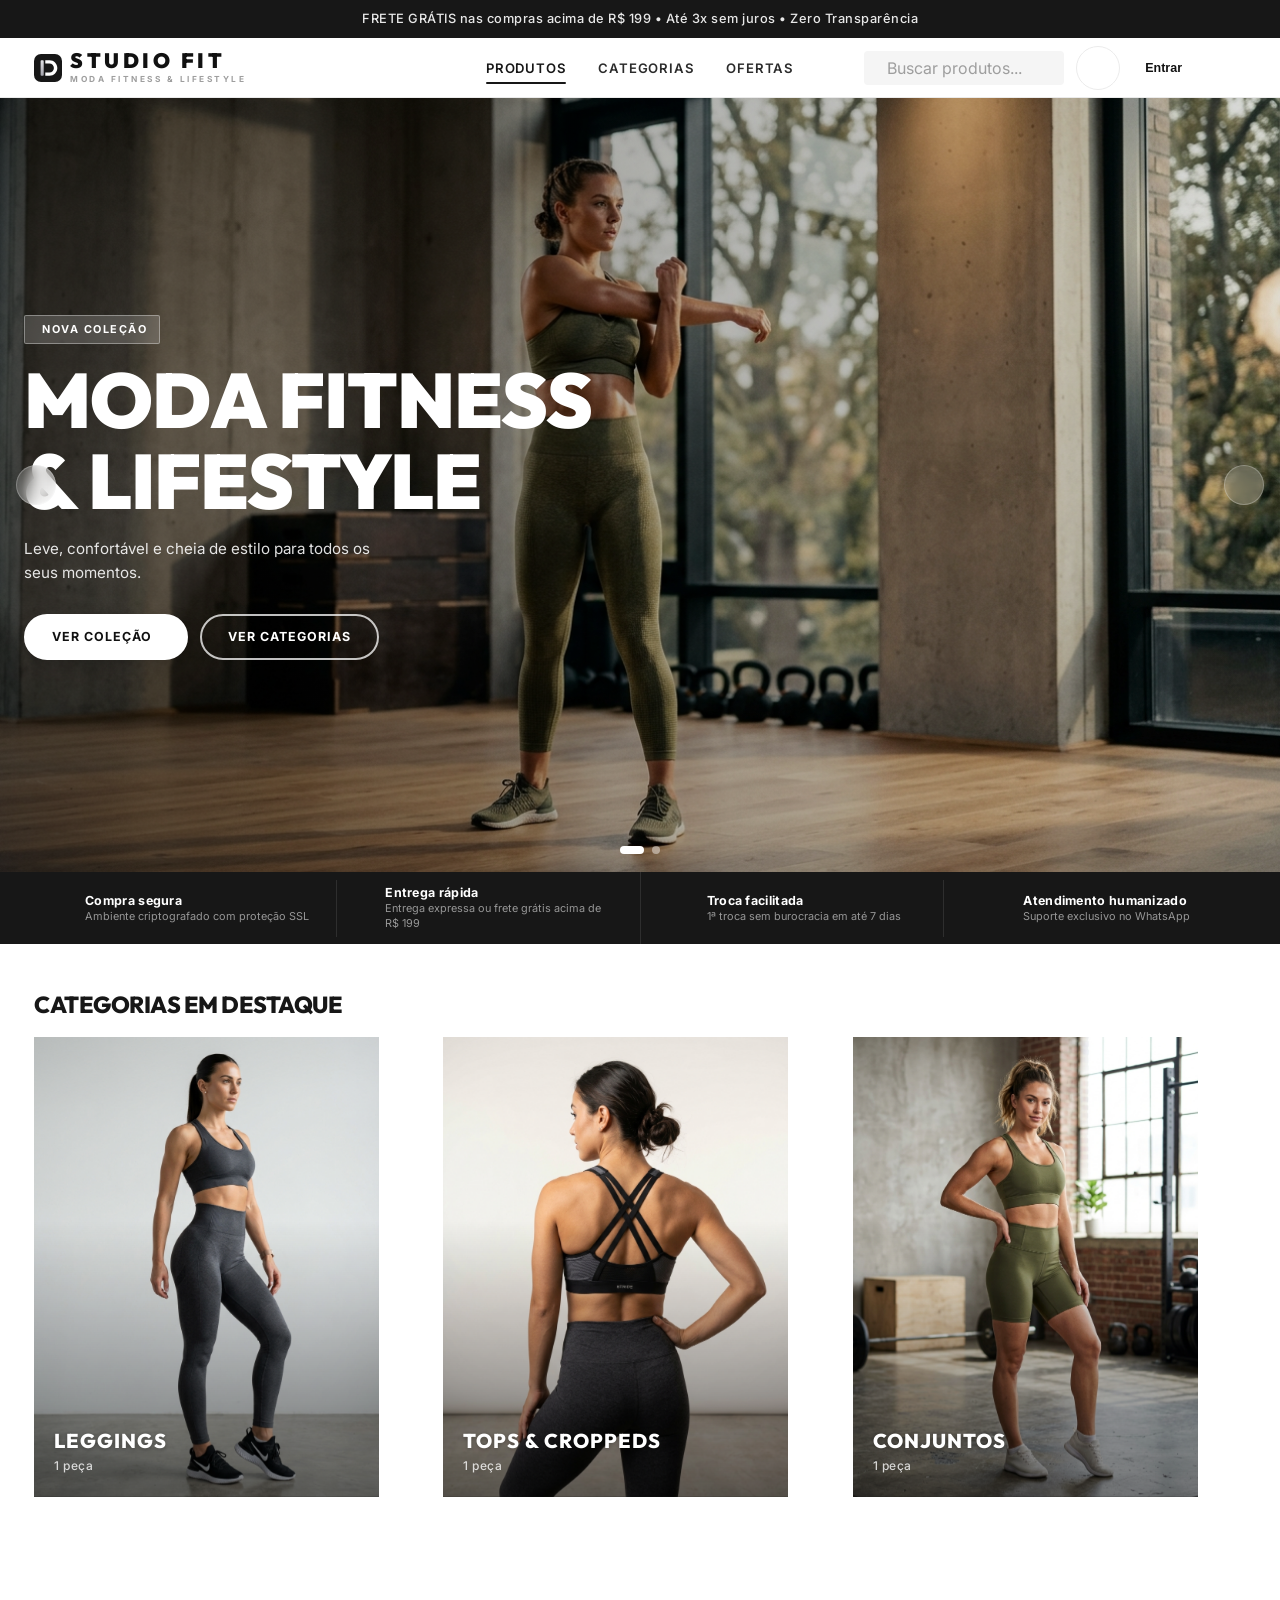
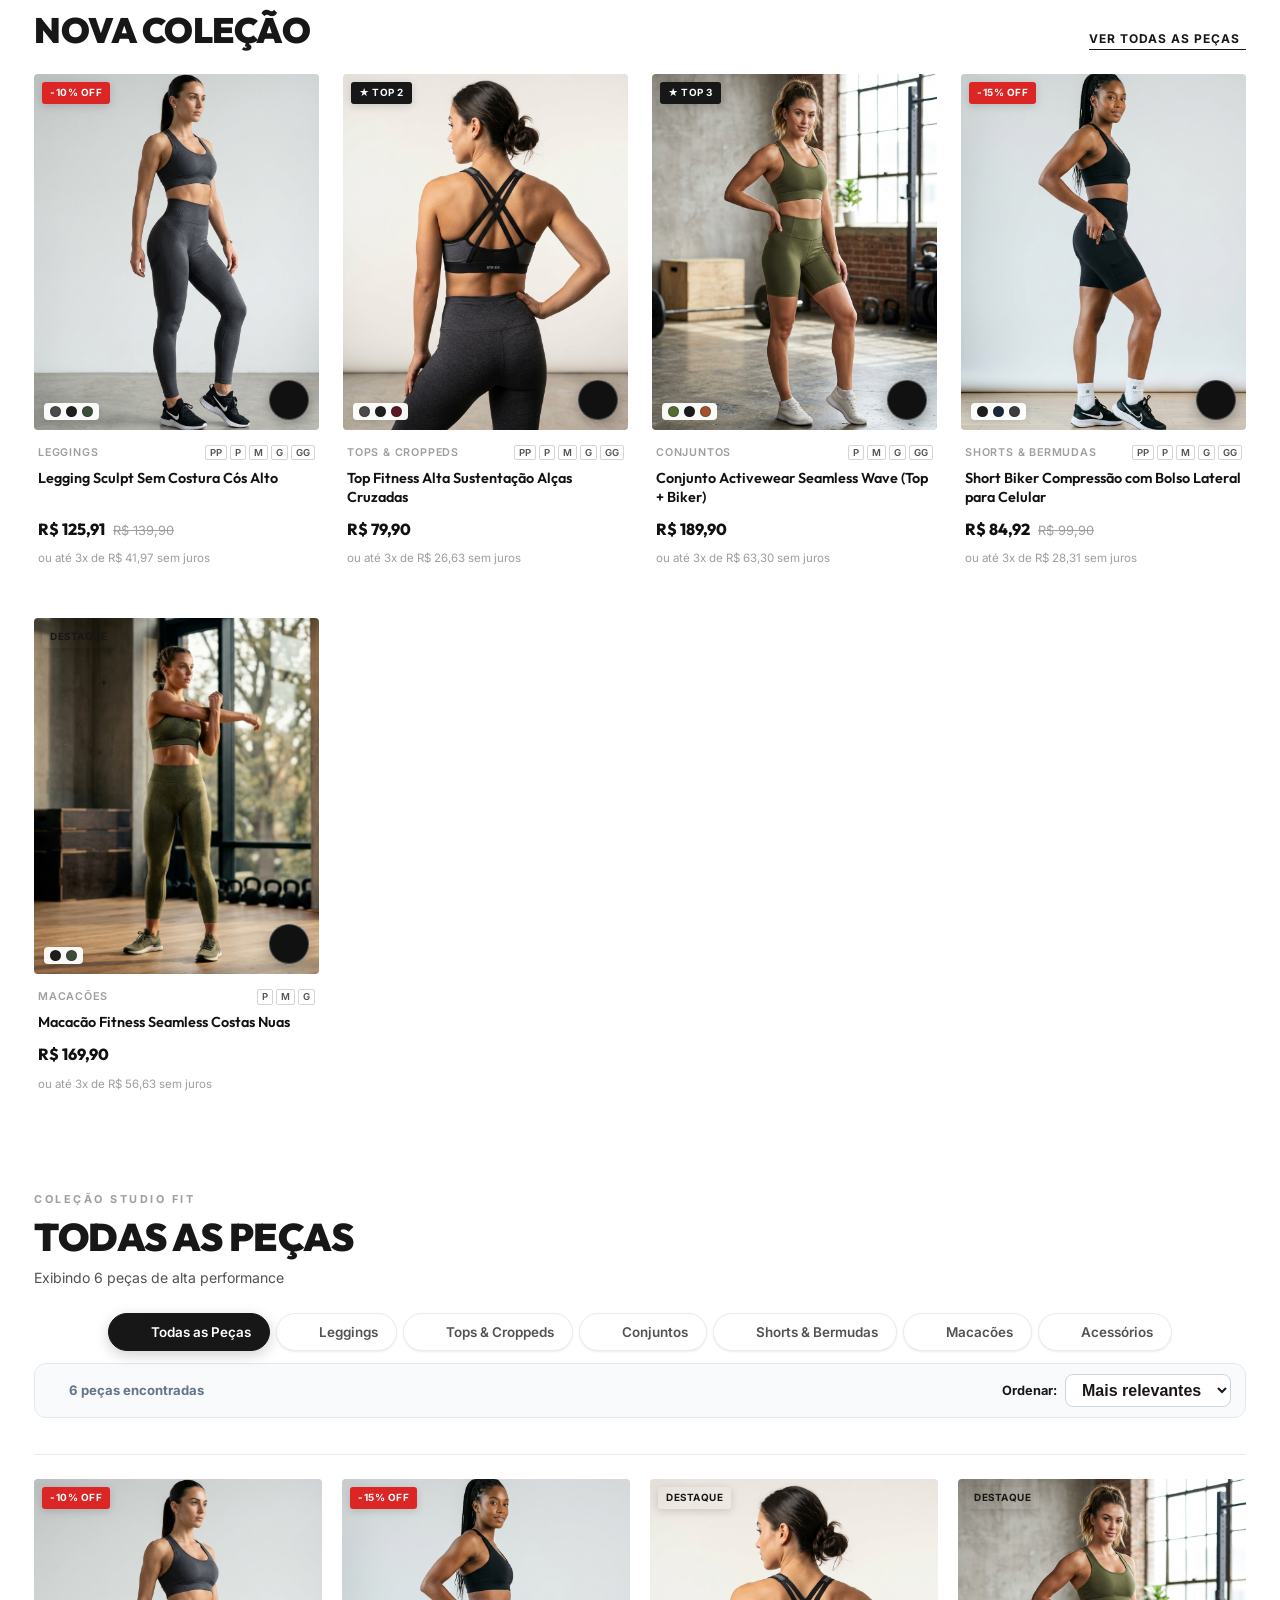
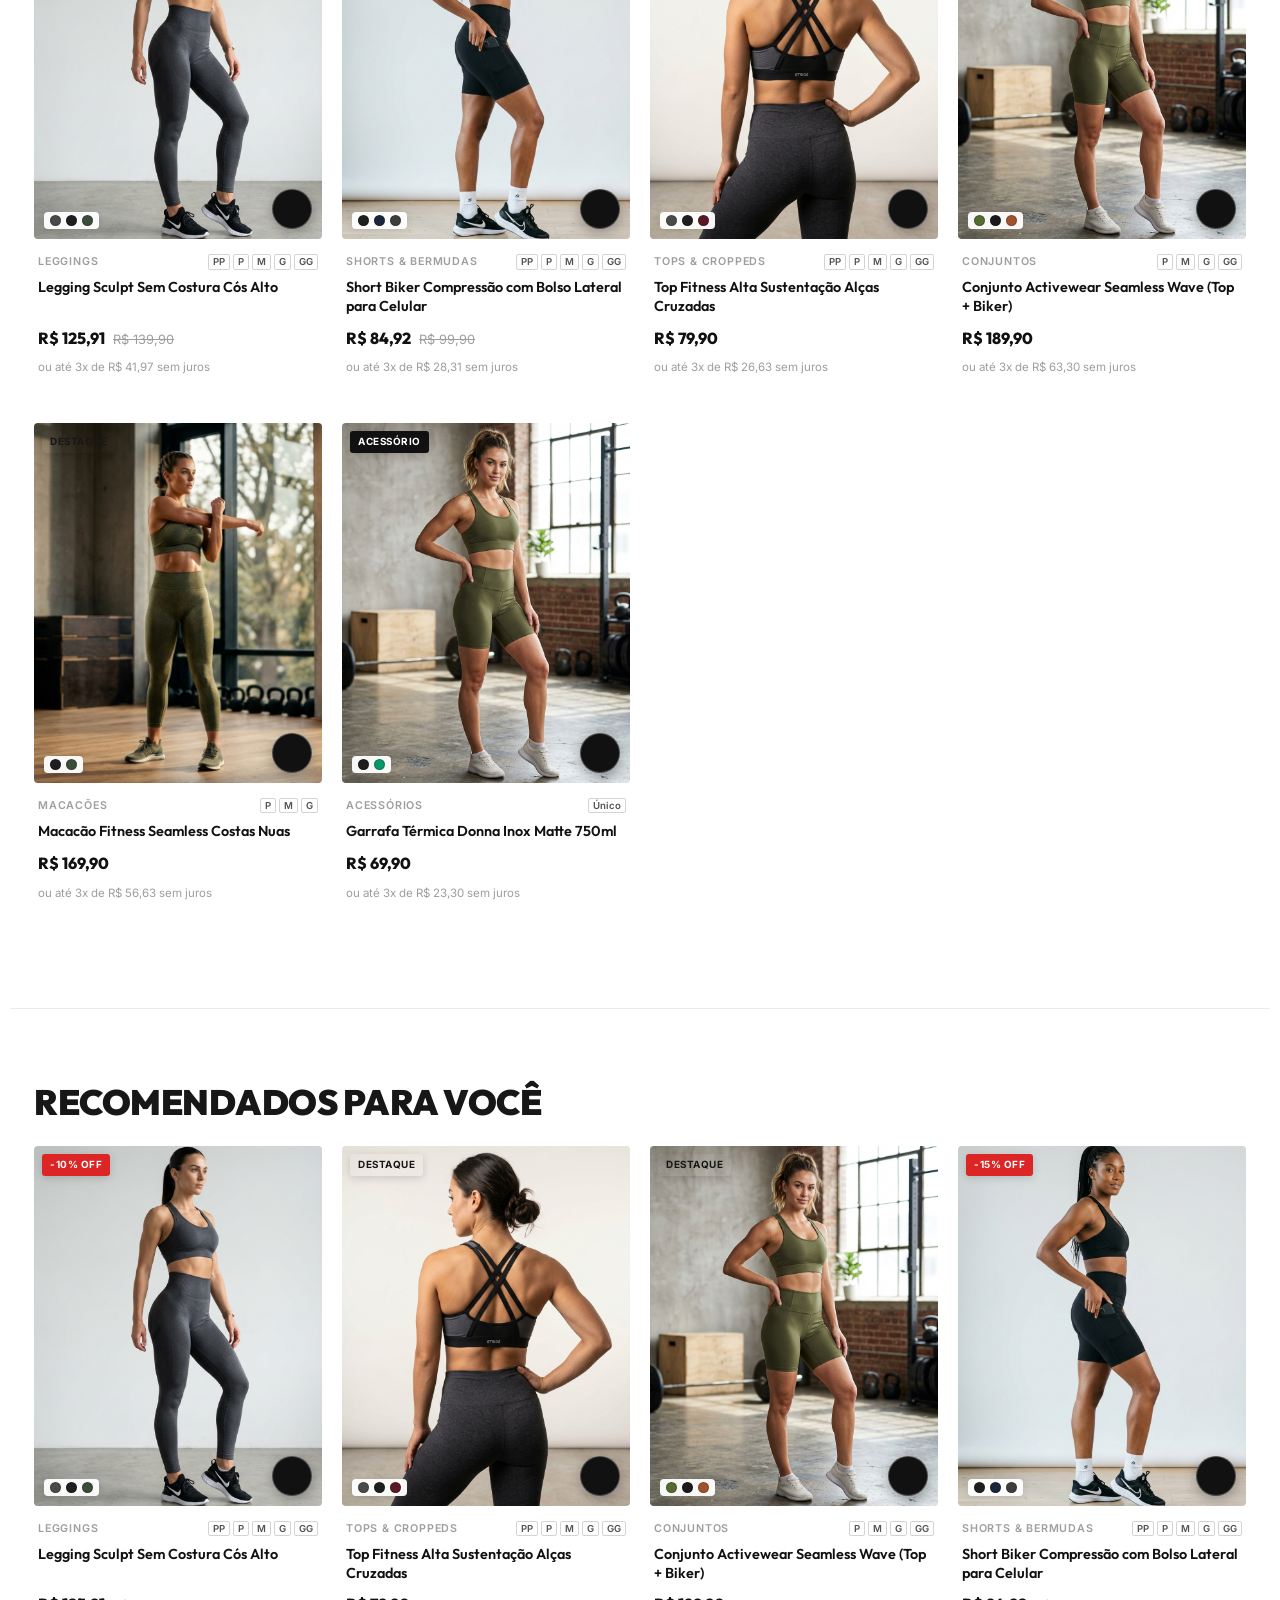
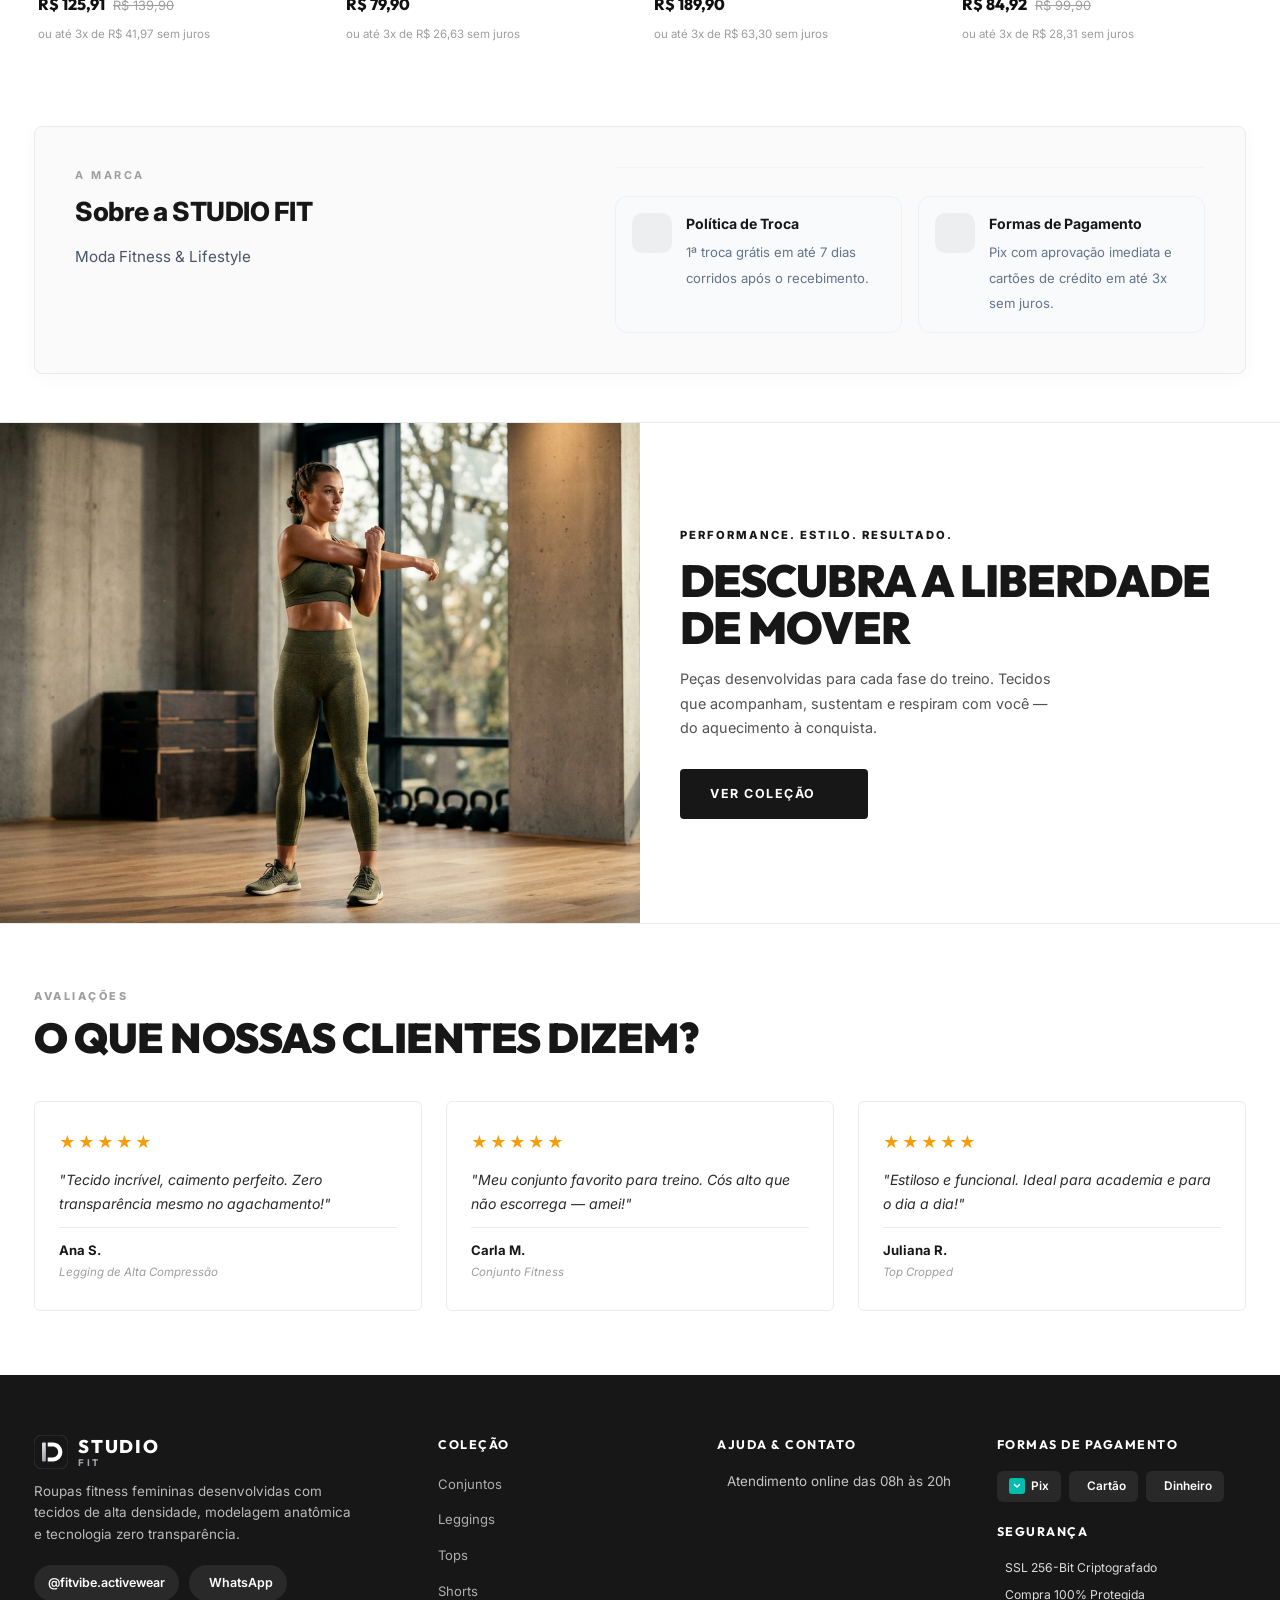
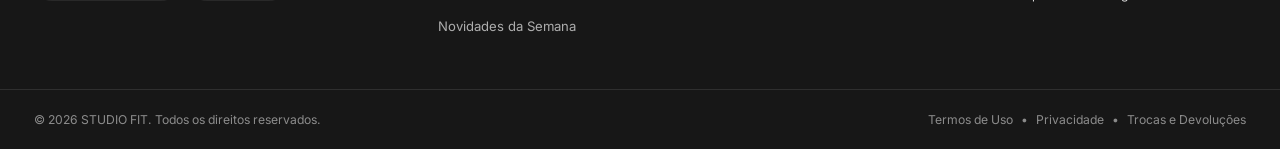
==== commit 6b24e1b3: "Minha" ====
--- a/index.html
+++ b/index.html
@@ -24,9 +24,9 @@
   <!-- Main Stylesheet -->
   <link rel="stylesheet" href="css/style.css">
   
-  <!-- Minimalist Vector Favicon STUDIO FIT (Rosé) -->
+  <!-- Minimalist Vector Favicon STUDIO FIT (Unisex) -->
   <link rel="icon" type="image/svg+xml" id="favicon-link" href="assets/images/favicon.svg?v=2">
-  <link rel="alternate icon" href="data:image/svg+xml,<svg xmlns='http://www.w3.org/2000/svg' viewBox='0 0 32 32'><rect width='32' height='32' rx='7.5' fill='%23171717'/><path d='M7.5 7H10.5V25H7.5Z' fill='%23B98F98'/><path d='M12.5 7H17.5C22.5 7 26.5 11 26.5 16C26.5 21 22.5 25 17.5 25H12.5V21.2H17.2C20.1 21.2 22.4 18.9 22.4 16C22.4 13.1 20.1 10.8 17.2 10.8H12.5V7Z' fill='%23FFFFFF'/></svg>">
+  <link rel="alternate icon" href="data:image/svg+xml,<svg xmlns='http://www.w3.org/2000/svg' viewBox='0 0 32 32'><rect width='32' height='32' rx='7.5' fill='%23171717'/><path d='M7.5 7H10.5V25H7.5Z' fill='%23FFFFFF'/><path d='M12.5 7H17.5C22.5 7 26.5 11 26.5 16C26.5 21 22.5 25 17.5 25H12.5V21.2H17.2C20.1 21.2 22.4 18.9 22.4 16C22.4 13.1 20.1 10.8 17.2 10.8H12.5V7Z' fill='%23FFFFFF'/></svg>">
 
   <!-- Schema.org Structured Data -->
   <script type="application/ld+json" id="schema-structured-data">
@@ -104,8 +104,8 @@
           <svg width="34" height="34" viewBox="0 0 36 36" fill="none" aria-hidden="true">
             <defs>
               <linearGradient id="nbStudioGrad" x1="7.5" y1="8" x2="12" y2="28" gradientUnits="userSpaceOnUse">
-                <stop offset="0%" stop-color="#C8A0AA"/>
-                <stop offset="100%" stop-color="#B98F98"/>
+                <stop offset="0%" stop-color="#E4E4E7"/>
+                <stop offset="100%" stop-color="#A1A1AA"/>
               </linearGradient>
             </defs>
             <rect width="36" height="36" rx="9" fill="#171717"/>
@@ -183,8 +183,8 @@
         <svg width="30" height="30" viewBox="0 0 36 36" fill="none" aria-hidden="true">
           <defs>
             <linearGradient id="mobStudioGrad" x1="7.5" y1="8" x2="12" y2="28" gradientUnits="userSpaceOnUse">
-              <stop offset="0%" stop-color="#C8A0AA"/>
-              <stop offset="100%" stop-color="#B98F98"/>
+              <stop offset="0%" stop-color="#E4E4E7"/>
+              <stop offset="100%" stop-color="#A1A1AA"/>
             </linearGradient>
           </defs>
           <rect width="36" height="36" rx="9" fill="#171717"/>
@@ -1215,8 +1215,8 @@
           <svg width="34" height="34" viewBox="0 0 36 36" fill="none" aria-hidden="true">
             <defs>
               <linearGradient id="ftStudioGrad" x1="7.5" y1="8" x2="12" y2="28" gradientUnits="userSpaceOnUse">
-                <stop offset="0%" stop-color="#C8A0AA"/>
-                <stop offset="100%" stop-color="#B98F98"/>
+                <stop offset="0%" stop-color="#E4E4E7"/>
+                <stop offset="100%" stop-color="#A1A1AA"/>
               </linearGradient>
             </defs>
             <rect width="36" height="36" rx="9" fill="#171717" stroke="rgba(255,255,255,0.12)" stroke-width="1"/>
@@ -1225,7 +1225,7 @@
           </svg>
           <div class="brand-text" style="line-height:1.15;">
             <span style="font-weight:800;letter-spacing:1.8px;color:#FFFFFF;font-size:1.15rem;">STUDIO</span>
-            <span style="font-size:0.6rem;font-weight:700;letter-spacing:2.5px;color:#C8A0AA;text-transform:uppercase;display:block;">FIT</span>
+            <span style="font-size:0.6rem;font-weight:700;letter-spacing:2.5px;color:#A1A1AA;text-transform:uppercase;display:block;">FIT</span>
           </div>
         </div>
         <p class="footer-tagline" id="footer-tagline">Roupas fitness femininas desenvolvidas com tecidos de alta densidade, modelagem anatômica e tecnologia zero transparência.</p>
@@ -1652,7 +1652,7 @@
     <div class="modal" style="max-width:540px;width:100%;">
       <div class="modal-header">
         <div style="display:flex;align-items:center;gap:10px;">
-          <div style="width:34px;height:34px;border-radius:50%;background:var(--primary,#B98F98);color:#FFFFFF;display:flex;align-items:center;justify-content:center;">
+          <div style="width:34px;height:34px;border-radius:50%;background:var(--primary,#171717);color:#FFFFFF;display:flex;align-items:center;justify-content:center;">
             <i data-lucide="shield-check" style="width:18px;height:18px;"></i>
           </div>
           <h3 id="store-about-title" style="font-size:1.15rem;font-weight:800;color:var(--text-primary,#171717);">STUDIO FIT</h3>
@@ -1716,7 +1716,7 @@
       <div class="modal-loyalty-header">
         <h3 id="loyalty-modal-title">
           <i data-lucide="award" style="width:20px;height:20px;color:var(--primary);"></i>
-          <span>Donna Fidelidade & Recompensas</span>
+          <span>Studio Fit Fidelidade & Recompensas</span>
         </h3>
         <button type="button" class="btn-close-modal" id="btn-close-loyalty-modal" onclick="window.StoreApp?.closeLoyaltyModal()" aria-label="Fechar janela">
           <i data-lucide="x"></i>
@@ -1928,7 +1928,7 @@
               <span class="photo-bonus-tag">+20 pts BÔNUS</span>
             </label>
             <input type="file" id="review-photo-input" class="form-control" accept="image/*">
-            <small style="font-size:0.75rem;color:#64748B;display:block;margin-top:4px;">Fotos reais de clientes ajudam outras mulheres a escolherem o tamanho ideal.</small>
+            <small style="font-size:0.75rem;color:#64748B;display:block;margin-top:4px;">Fotos reais de clientes ajudam outros clientes a escolherem o tamanho ideal.</small>
           </div>
 
           <button type="submit" class="btn btn-primary" id="btn-submit-review" style="width:100%;padding:12px;font-weight:800;">
--- a/css/style.css
+++ b/css/style.css
@@ -18,12 +18,12 @@
 }
 
 :root {
-  /* Brand Accent: Rosé Discreto & Sofisticado */
-  --primary: #B98F98;
-  --primary-light: #C8A3AB;
-  --primary-dark: #A97882;
-  --primary-50: rgba(185, 143, 152, 0.08);
-  --primary-100: rgba(185, 143, 152, 0.16);
+  /* Brand Accent: Paleta Unisex Contemporânea */
+  --primary: #171717;
+  --primary-light: #2A2A2A;
+  --primary-dark: #0A0A0A;
+  --primary-50: rgba(23, 23, 23, 0.05);
+  --primary-100: rgba(23, 23, 23, 0.10);
 
   /* Deep Activewear & Contemporary Neutrals */
   --carbon: #171717;
@@ -1827,7 +1827,7 @@
   border-color: var(--primary);
   color: white;
   transform: translateY(-1px);
-  box-shadow: 0 4px 14px rgba(185, 143, 152, 0.3);
+  box-shadow: 0 4px 14px rgba(23, 23, 23, 0.25);
 }
 
 .btn-add-cart:active:not(:disabled) {
@@ -3461,7 +3461,7 @@
   font-size: 0.72rem;
   font-weight: 700;
   text-transform: uppercase;
-  color: var(--primary, #B98F98);
+  color: var(--primary, #171717);
   letter-spacing: 0.6px;
 }
 
@@ -3534,7 +3534,7 @@
 .btn-zoom-image:hover {
   background: #fff;
   transform: scale(1.08);
-  color: var(--primary, #B98F98);
+  color: var(--primary, #171717);
 }
 
 .btn-zoom-image svg {
@@ -3718,7 +3718,7 @@
 
 .variant-label strong {
   font-weight: 600;
-  color: var(--primary, #B98F98);
+  color: var(--primary, #171717);
 }
 
 .btn-size-guide-link {
@@ -3726,7 +3726,7 @@
   border: none;
   font-size: 0.78rem;
   font-weight: 600;
-  color: var(--primary, #B98F98);
+  color: var(--primary, #171717);
   display: inline-flex;
   align-items: center;
   gap: 4px;
@@ -4065,7 +4065,7 @@
 }
 
 .accordion-header:hover {
-  color: var(--primary, #B98F98);
+  color: var(--primary, #171717);
 }
 
 .accordion-header::-webkit-details-marker {
@@ -4153,55 +4153,74 @@
 
 /* Lightbox Image Zoom Overlay */
 .image-zoom-overlay {
-  z-index: 2200;
-  background: rgba(0, 0, 0, 0.9);
-  backdrop-filter: blur(8px);
+  z-index: 10030 !important;
+  background: rgba(10, 10, 10, 0.95) !important;
+  backdrop-filter: blur(12px) !important;
+  -webkit-backdrop-filter: blur(12px) !important;
   display: flex;
   align-items: center;
   justify-content: center;
+  padding: 16px;
 }
 
 .image-zoom-container {
   position: relative;
-  max-width: 90vw;
-  max-height: 90vh;
+  max-width: 95vw;
+  max-height: 92vh;
   display: flex;
   align-items: center;
   justify-content: center;
 }
 
 .image-zoom-container img {
-  max-width: 90vw;
-  max-height: 90vh;
+  max-width: 92vw;
+  max-height: 88vh;
   object-fit: contain;
-  border-radius: 8px;
-  box-shadow: 0 10px 40px rgba(0, 0, 0, 0.6);
+  border-radius: 12px;
+  box-shadow: 0 20px 60px rgba(0, 0, 0, 0.7);
+  background: #111111;
+  animation: zoomImgIn 0.25s cubic-bezier(0.16, 1, 0.3, 1);
+}
+
+@keyframes zoomImgIn {
+  from { opacity: 0; transform: scale(0.92); }
+  to { opacity: 1; transform: scale(1); }
 }
 
 .btn-close-zoom {
   position: absolute;
-  top: -46px;
-  right: 0;
-  background: rgba(255, 255, 255, 0.2);
-  color: white;
-  border: none;
-  width: 38px;
-  height: 38px;
+  top: 14px;
+  right: 14px;
+  background: rgba(255, 255, 255, 0.25);
+  color: #FFFFFF;
+  border: 1px solid rgba(255, 255, 255, 0.3);
+  width: 44px;
+  height: 44px;
   border-radius: 50%;
   display: flex;
   align-items: center;
   justify-content: center;
   cursor: pointer;
-  transition: background 0.15s ease;
-}
-
-.btn-close-zoom:hover {
-  background: rgba(255, 255, 255, 0.4);
+  z-index: 10040;
+  backdrop-filter: blur(8px);
+  -webkit-backdrop-filter: blur(8px);
+  transition: all 0.2s ease;
+}
+
+.btn-close-zoom:hover,
+.btn-close-zoom:active {
+  background: rgba(255, 255, 255, 0.45);
+  transform: scale(1.08);
 }
 
 .btn-close-zoom svg {
-  width: 20px;
-  height: 20px;
+  width: 22px;
+  height: 22px;
+  stroke-width: 2.5;
+}
+
+.product-modal-image-wrapper img {
+  cursor: zoom-in;
 }
 
 /* ===== PROFESSIONAL FOOTER ===== */
@@ -6125,8 +6144,8 @@
 }
 
 .chic-cat-card.active {
-  border-color: var(--primary, #B98F98);
-  box-shadow: 0 0 0 3px rgba(185, 143, 152, 0.25), 0 6px 18px rgba(0, 0, 0, 0.15);
+  border-color: var(--primary, #171717);
+  box-shadow: 0 0 0 3px rgba(23, 23, 23, 0.20), 0 6px 18px rgba(0, 0, 0, 0.15);
 }
 
 .chic-cat-card > img,
@@ -6356,7 +6375,7 @@
   position: absolute;
   top: 0;
   right: 12px;
-  background: #DC2626;
+  background: #111111;
   color: #FFFFFF;
   border-radius: 9999px;
   min-width: 16px;
@@ -6936,8 +6955,8 @@
 }
 
 .checkin-day-node.completed {
-  background: var(--success-bg);
-  border-color: rgba(5, 150, 105, 0.3);
+  background: var(--surface-alt);
+  border-color: rgba(23, 23, 23, 0.25);
 }
 
 .checkin-day-node.completed .checkin-day-icon {
@@ -6948,7 +6967,7 @@
 .checkin-day-node.today {
   border-color: var(--primary);
   background: var(--primary-50);
-  box-shadow: 0 0 0 3px rgba(5, 150, 105, 0.1);
+  box-shadow: 0 0 0 3px rgba(23, 23, 23, 0.12);
 }
 
 .checkin-day-icon {
@@ -7670,7 +7689,7 @@
   display: inline-block;
   font-size: 0.75rem;
   font-weight: 800;
-  color: var(--primary, #B98F98);
+  color: var(--primary, #171717);
   text-transform: uppercase;
   letter-spacing: 1.5px;
   margin-bottom: 8px;
@@ -7859,7 +7878,7 @@
 
 .catalog-sort-select:focus {
   border-color: var(--primary);
-  box-shadow: 0 0 0 3px rgba(185, 143, 152, 0.15);
+  box-shadow: 0 0 0 3px rgba(23, 23, 23, 0.12);
 }
 
 /* ============================================================
@@ -8438,7 +8457,7 @@
   .btn-add-cart:hover:not(:disabled) {
     background: var(--primary) !important;
     border-color: var(--primary) !important;
-    box-shadow: 0 4px 14px rgba(185, 143, 152, 0.25) !important;
+    box-shadow: 0 4px 14px rgba(23, 23, 23, 0.20) !important;
   }
 
   /* 2.2 — Cards no tablet: border-radius consistente */
@@ -8877,11 +8896,11 @@
   }
 }
 
-/* 5.4 — Benefits section: ícone com cor rosé (paleta correta) */
+/* 5.4 — Benefits section: ícone com estética neutra unisex */
 .benefit-icon-wrapper {
-  background: rgba(185, 143, 152, 0.08) !important;
-  border: 1px solid rgba(185, 143, 152, 0.15) !important;
-  color: var(--primary) !important;
+  background: #F4F4F5 !important;
+  border: 1px solid #E4E4E7 !important;
+  color: var(--carbon) !important;
 }
 
 /* 5.5 — Filter chips: estilo neutro editorial */
@@ -9820,21 +9839,108 @@
 }
 
 /* ===================================================================
-   E15. MOBILE CART BAR — Essence style: dark bottom bar
+   E15. MOBILE CART BAR — Clean Unisex White Card with High Contrast
    =================================================================== */
 
 .mobile-cart-bar {
-  border-top: 1px solid #EBEBEB !important;
+  position: fixed !important;
+  bottom: calc(64px + env(safe-area-inset-bottom, 0px) + 8px) !important;
+  left: 12px !important;
+  right: 12px !important;
   background: #FFFFFF !important;
+  border: 1px solid #E4E4E7 !important;
+  border-radius: 14px !important;
+  box-shadow: 0 10px 30px rgba(0, 0, 0, 0.12) !important;
+  padding: 10px 14px !important;
+  z-index: 980 !important;
+  backdrop-filter: none !important;
+  -webkit-backdrop-filter: none !important;
+}
+
+.mobile-cart-bar.hidden {
+  display: none !important;
+}
+
+.mobile-cart-icon-wrap {
+  color: #111111 !important;
+  display: flex !important;
+  align-items: center !important;
+  justify-content: center !important;
+  position: relative !important;
+}
+
+.mobile-cart-icon-wrap svg {
+  width: 22px !important;
+  height: 22px !important;
+  color: #111111 !important;
+  stroke: #111111 !important;
+}
+
+.mobile-cart-badge {
+  background: #111111 !important;
+  color: #FFFFFF !important;
+  border: 2px solid #FFFFFF !important;
+  font-weight: 800 !important;
+  font-size: 0.65rem !important;
+  width: 18px !important;
+  height: 18px !important;
+  border-radius: 50% !important;
+  display: flex !important;
+  align-items: center !important;
+  justify-content: center !important;
+}
+
+.mobile-cart-text {
+  display: flex !important;
+  flex-direction: column !important;
+  line-height: 1.2 !important;
+}
+
+.mobile-cart-count {
+  color: #71717A !important;
+  font-size: 0.72rem !important;
+  font-weight: 600 !important;
+}
+
+.mobile-cart-total {
+  color: #111111 !important;
+  font-family: var(--font-display) !important;
+  font-size: 1.05rem !important;
+  font-weight: 800 !important;
 }
 
 .btn-mobile-checkout {
   background: #111111 !important;
-  border-radius: 4px !important;
-  font-size: 0.82rem !important;
+  color: #FFFFFF !important;
+  border: none !important;
+  border-radius: 8px !important;
+  font-size: 0.8rem !important;
   font-weight: 700 !important;
-  letter-spacing: 0.8px !important;
+  letter-spacing: 0.6px !important;
   text-transform: uppercase !important;
+  padding: 11px 18px !important;
+  display: inline-flex !important;
+  align-items: center !important;
+  gap: 8px !important;
+  box-shadow: 0 4px 12px rgba(0, 0, 0, 0.15) !important;
+  cursor: pointer !important;
+}
+
+.btn-mobile-checkout span {
+  color: #FFFFFF !important;
+  font-weight: 700 !important;
+  display: inline-block !important;
+}
+
+.btn-mobile-checkout svg {
+  color: #FFFFFF !important;
+  stroke: #FFFFFF !important;
+  width: 15px !important;
+  height: 15px !important;
+}
+
+.btn-mobile-checkout:active {
+  transform: scale(0.98) !important;
 }
 
 /* ===================================================================
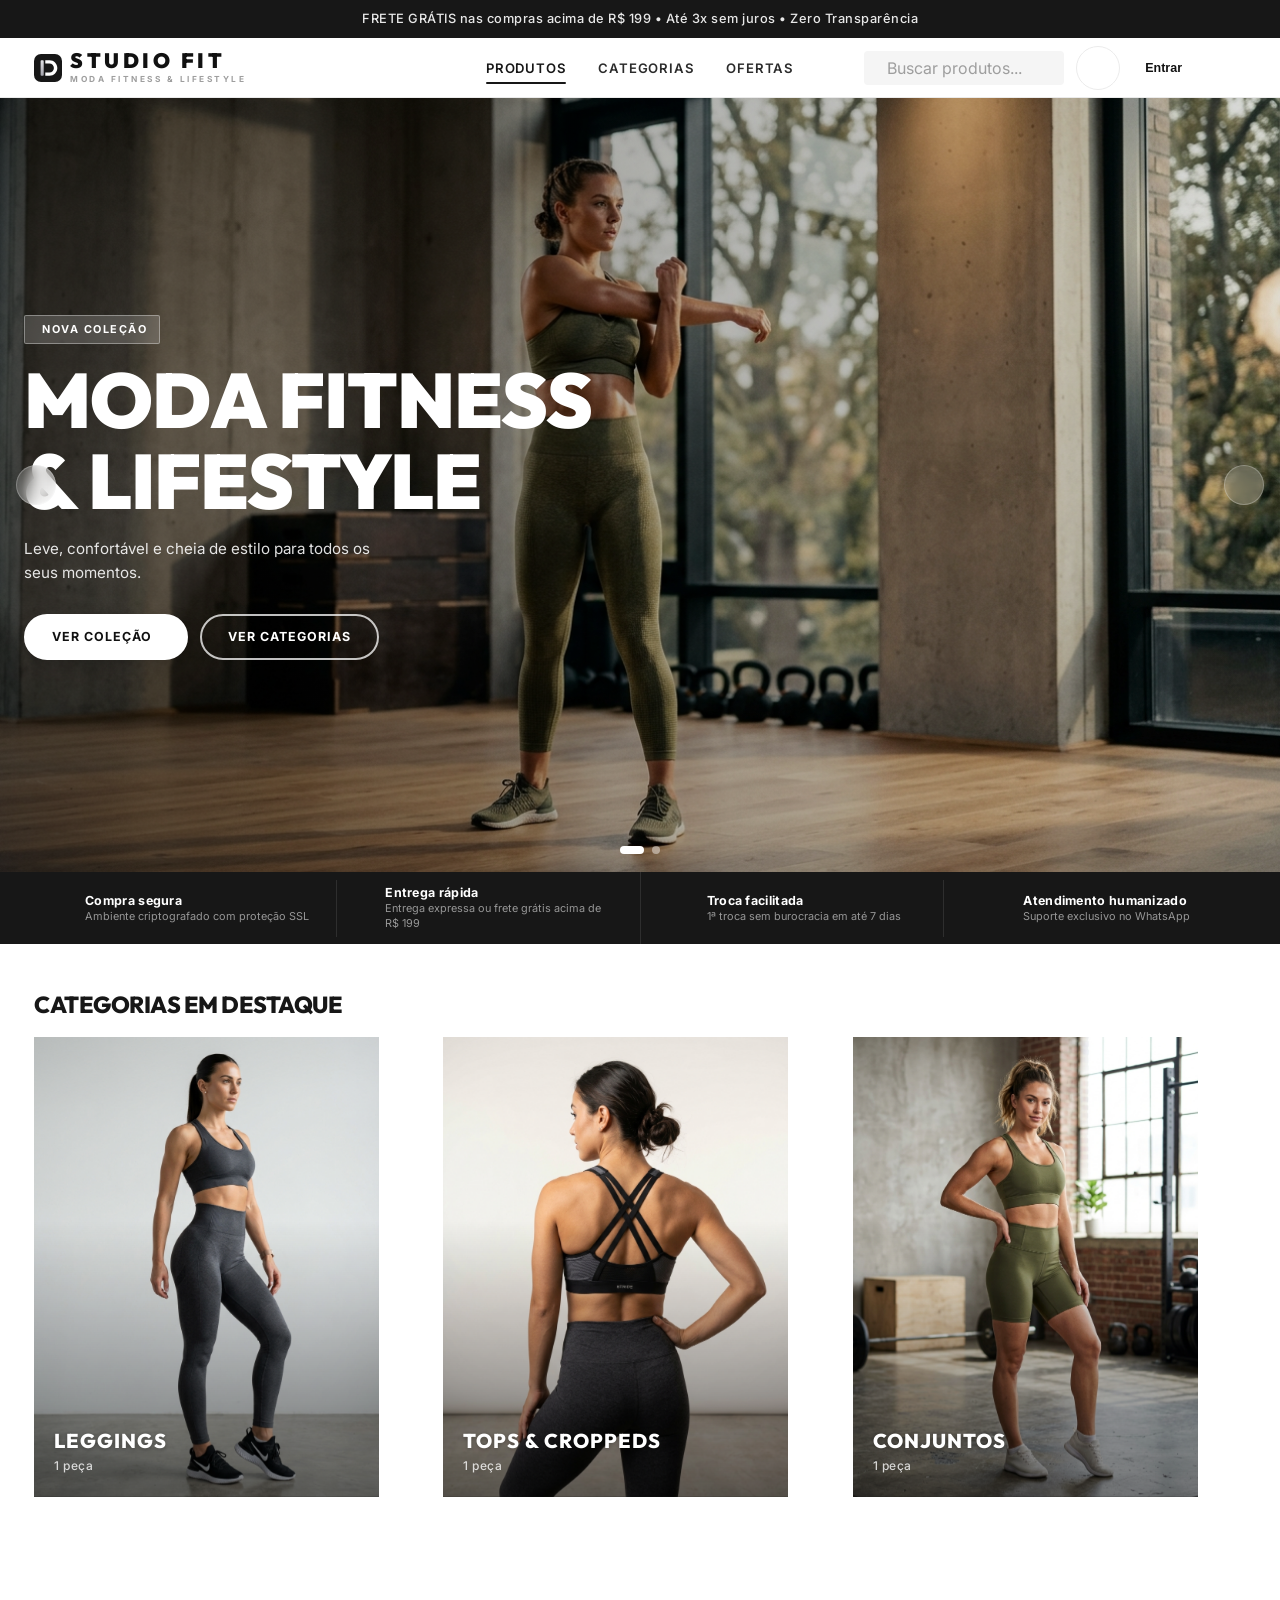
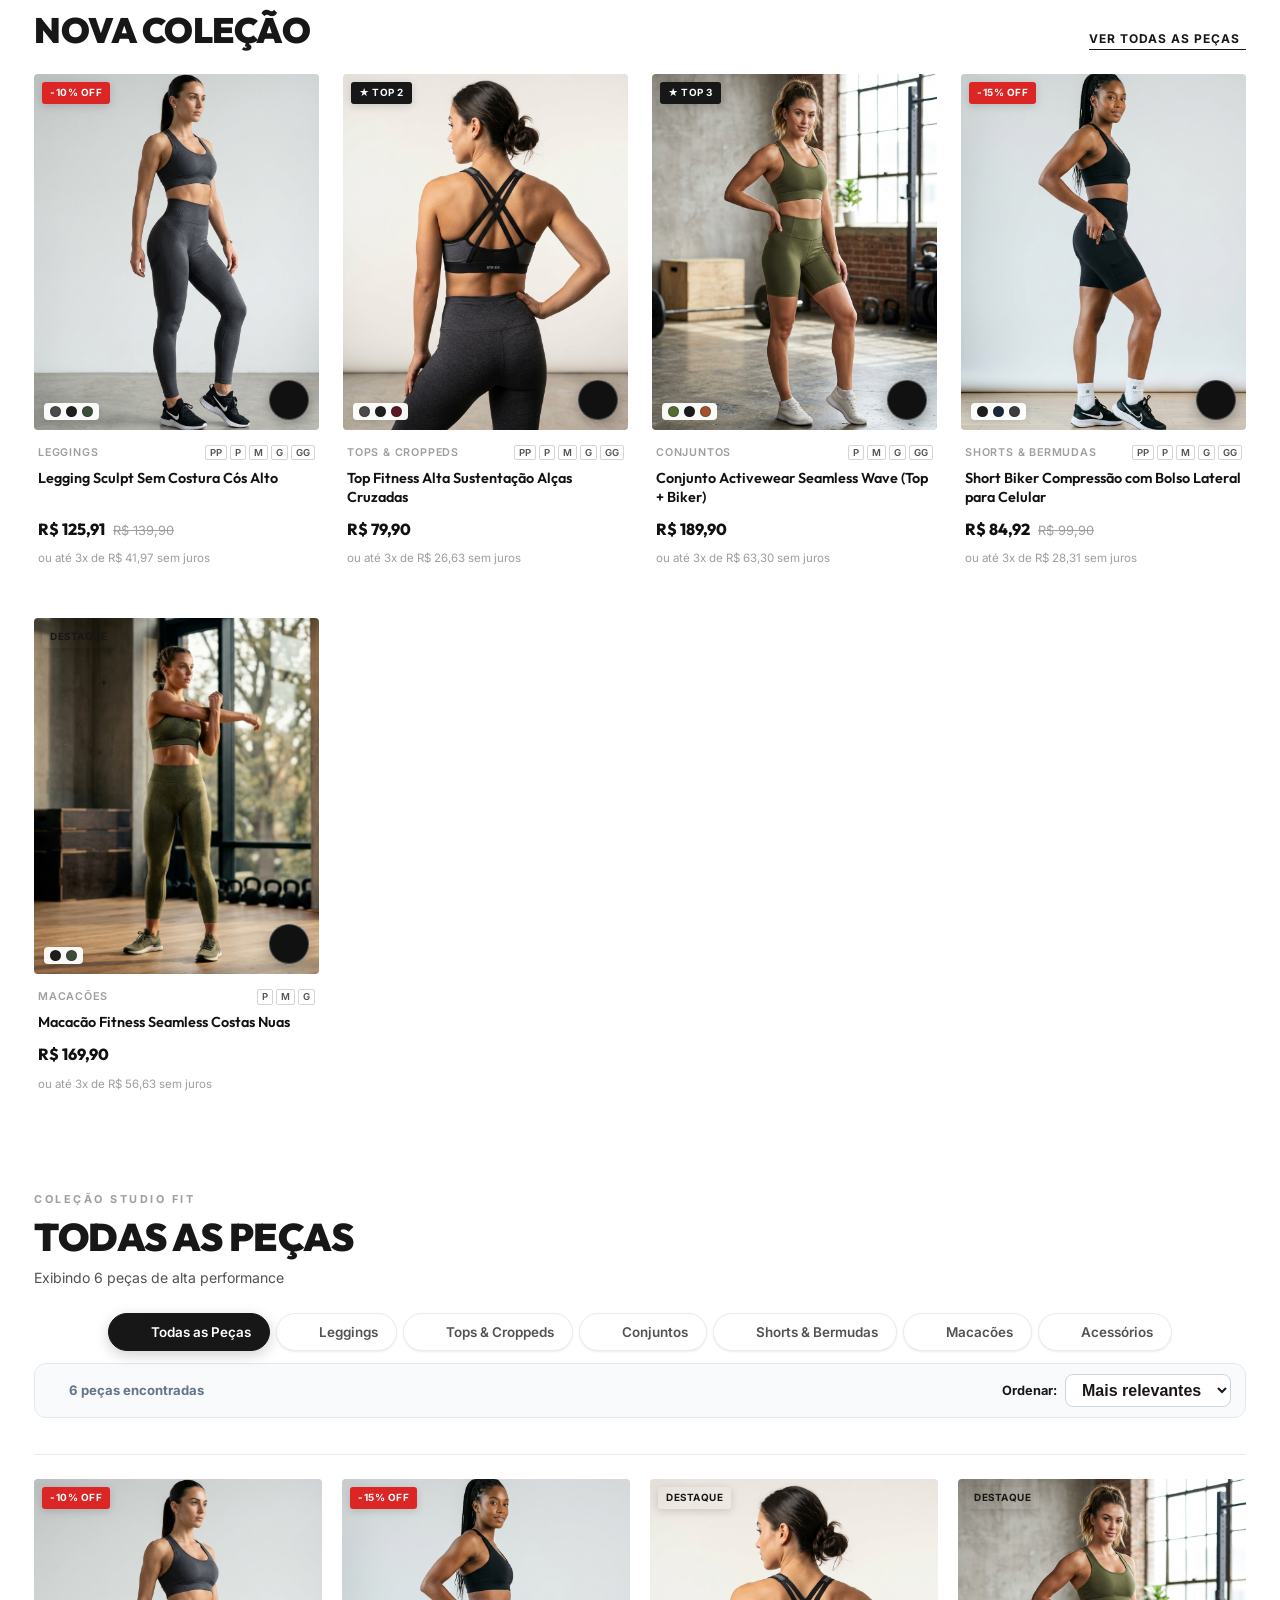
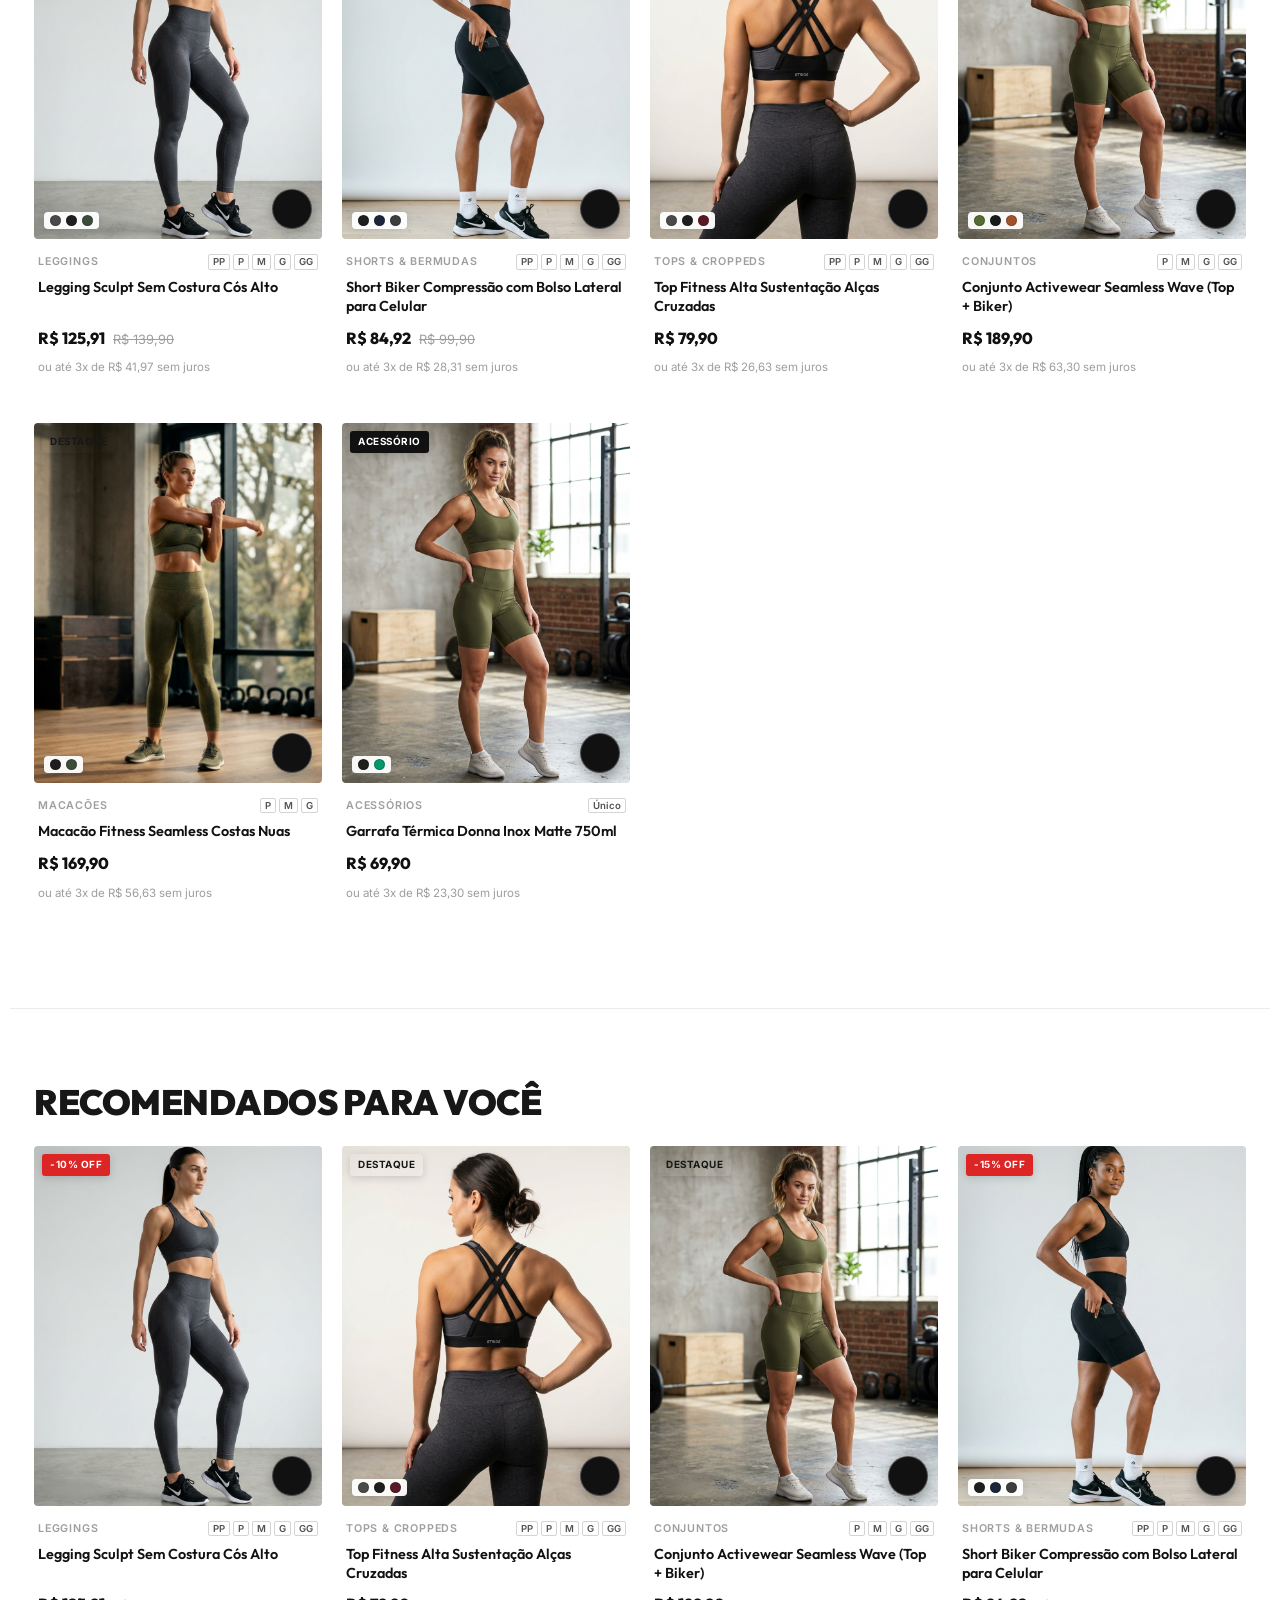
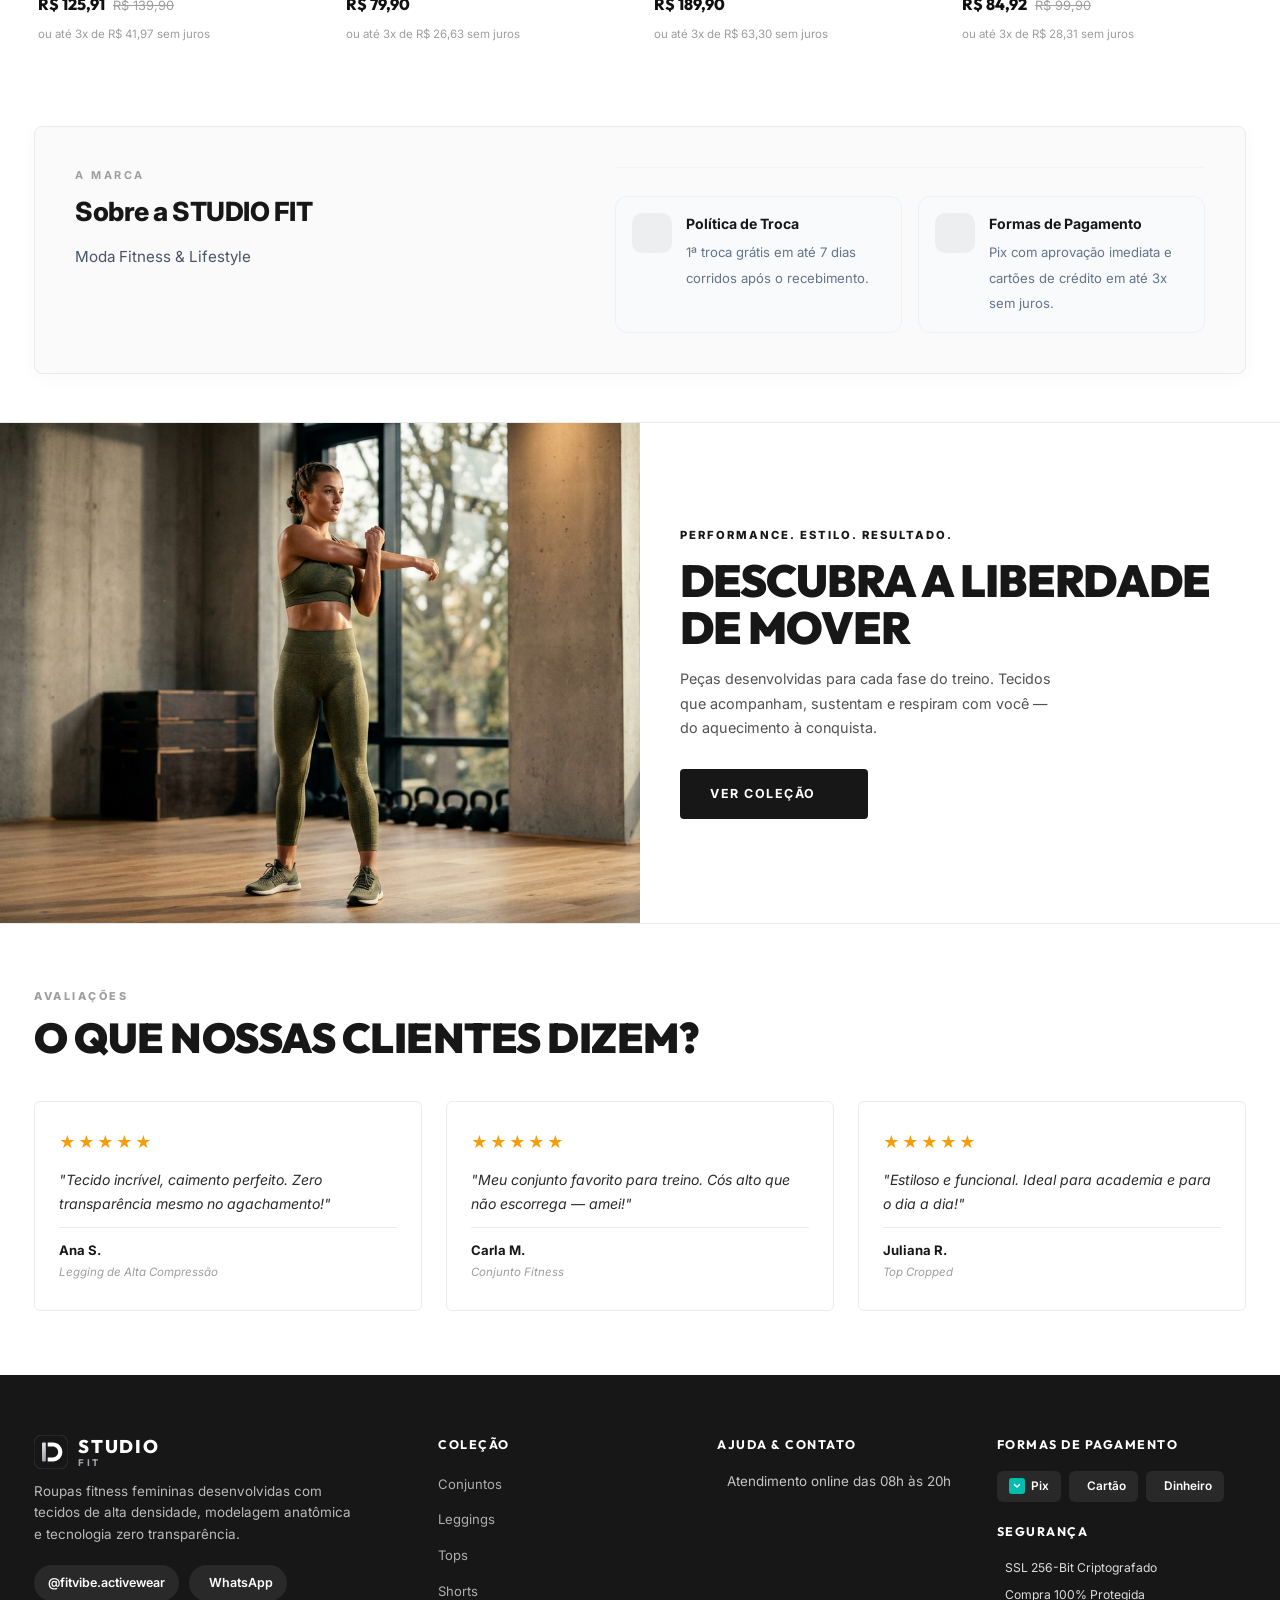
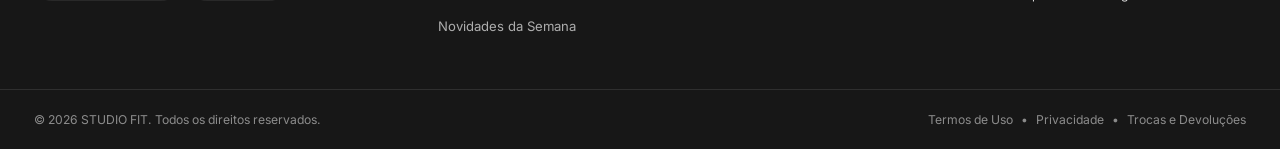
==== commit e9227c5a: "Minha" ====
--- a/index.html
+++ b/index.html
@@ -1,4 +1,4 @@
-<!DOCTYPE html>
+﻿<!DOCTYPE html>
 <html lang="pt-BR">
 
 <head>
@@ -722,215 +722,248 @@
   <!-- Checkout Modal (WhatsApp Flow) -->
   <div class="modal-overlay" id="checkout-modal" role="dialog" aria-modal="true" aria-labelledby="modal-checkout-title">
     <div class="modal modal-checkout">
-      <div class="modal-header">
+      <div class="modal-header checkout-modal-header">
         <div class="checkout-modal-title-wrap">
-          <i data-lucide="clipboard-check" class="icon-inline"></i>
-          <h3 id="modal-checkout-title">Finalizar Pedido</h3>
+          <i data-lucide="shield-check" class="icon-inline"></i>
+          <div>
+            <h3 id="modal-checkout-title">Finalização do Pedido</h3>
+            <span class="checkout-modal-subtitle">Preencha seus dados para receber o pedido com agilidade</span>
+          </div>
         </div>
         <button type="button" class="btn-close-modal" id="btn-close-checkout" aria-label="Fechar janela">
           <i data-lucide="x"></i>
         </button>
       </div>
 
-      <div class="modal-body">
-        
-        <!-- Form Organizado por Etapas Claras (Mobile-First) -->
+      <div class="modal-body checkout-modal-body">
         <form id="checkout-form" novalidate>
-          
-          <!-- ETAPA 1: Dados do Cliente -->
-          <div class="checkout-step-block">
-            <div class="checkout-step-header">
-              <span class="step-badge">1</span>
-              <h4>Seus Dados</h4>
-            </div>
+          <div class="checkout-grid-layout">
             
-            <div class="form-group">
-              <label for="customer-name">Nome Completo <span class="required">*</span></label>
-              <input type="text" id="customer-name" class="form-control" placeholder="Ex: Ana Souza" required autocomplete="name">
-            </div>
-
-            <div class="form-group">
-              <label for="customer-phone">Telefone / WhatsApp <span class="required">*</span></label>
-              <input type="tel" id="customer-phone" class="form-control" placeholder="(11) 99999-9999" required autocomplete="tel">
-            </div>
-          </div>
-
-          <!-- ETAPA 2: Entrega ou Retirada -->
-          <div class="checkout-step-block">
-            <div class="checkout-step-header">
-              <span class="step-badge">2</span>
-              <h4>Entrega ou Retirada</h4>
-            </div>
-
-            <div class="delivery-tabs-container">
-              <div class="delivery-tabs">
-                <button type="button" class="delivery-tab-btn active" id="tab-delivery" data-type="delivery">
-                  <i data-lucide="truck" class="tab-icon-svg"></i>
-                  <div>
-                    <strong>Entrega</strong>
-                    <small id="tab-delivery-info">No seu endereço</small>
+            <!-- COLUNA ESQUERDA: DADOS + ENTREGA + PAGAMENTO + OBS (60% Desktop) -->
+            <div class="checkout-left-col">
+              
+              <!-- 1. CONTATO -->
+              <section class="checkout-card-box">
+                <div class="checkout-card-head">
+                  <div class="checkout-card-title">
+                    <i data-lucide="user"></i>
+                    <span>Contato</span>
                   </div>
+                </div>
+                <div class="checkout-fields-row">
+                  <div class="form-group flex-1">
+                    <label for="customer-name">Nome completo <span class="required">*</span></label>
+                    <input type="text" id="customer-name" class="form-control" placeholder="Seu nome completo" required autocomplete="name">
+                  </div>
+                  <div class="form-group flex-1">
+                    <label for="customer-phone">WhatsApp <span class="required">*</span></label>
+                    <input type="tel" id="customer-phone" class="form-control" placeholder="(00) 00000-0000" required autocomplete="tel">
+                  </div>
+                </div>
+              </section>
+
+              <!-- 2. ENTREGA OU RETIRADA -->
+              <section class="checkout-card-box">
+                <div class="checkout-card-head">
+                  <div class="checkout-card-title">
+                    <i data-lucide="map-pin"></i>
+                    <span>Entrega</span>
+                  </div>
+                  <button type="button" class="btn-link-neighborhoods" id="btn-open-neighborhoods-rates" onclick="window.StoreApp?.openNeighborhoodModal()">
+                    <i data-lucide="help-circle"></i>
+                    <span>Consultar taxas</span>
+                  </button>
+                </div>
+
+                <div class="delivery-tabs-container">
+                  <div class="delivery-tabs">
+                    <button type="button" class="delivery-tab-btn active" id="tab-delivery" data-type="delivery">
+                      <i data-lucide="truck" class="tab-icon-svg"></i>
+                      <div class="tab-text-wrap">
+                        <strong>Receber em casa</strong>
+                        <small id="tab-delivery-info">Entrega no endereço</small>
+                      </div>
+                    </button>
+                    <button type="button" class="delivery-tab-btn" id="tab-pickup" data-type="pickup">
+                      <i data-lucide="store" class="tab-icon-svg"></i>
+                      <div class="tab-text-wrap">
+                        <strong>Retirar na loja</strong>
+                        <small id="tab-pickup-info">Grátis no ponto</small>
+                      </div>
+                    </button>
+                  </div>
+                </div>
+
+                <!-- Endereço para Entrega -->
+                <div class="delivery-address-group" id="group-delivery-address">
+                  <div class="form-group">
+                    <label for="customer-neighborhood">Bairro <span class="required">*</span></label>
+                    <select id="customer-neighborhood" class="form-control" onchange="window.StoreApp?.onSelectNeighborhood(this.value)">
+                      <option value="">Selecione seu bairro para calcular o frete...</option>
+                    </select>
+                  </div>
+                  
+                  <div id="neighborhood-alert-box" style="display:none;" class="neighborhood-alert-box"></div>
+
+                  <div class="form-group" style="margin-bottom:0;">
+                    <label for="customer-address">Rua, número e complemento <span class="required">*</span></label>
+                    <input type="text" id="customer-address" class="form-control" placeholder="Ex: Av. Brasil, 450, Apto 32" required autocomplete="street-address">
+                  </div>
+                </div>
+
+                <!-- Informações do Ponto de Retirada -->
+                <div class="pickup-info-box hidden" id="pickup-info-box">
+                  <div class="pickup-info-header">
+                    <i data-lucide="store"></i>
+                    <strong>Ponto de Retirada</strong>
+                  </div>
+                  <p id="pickup-store-address">Consulte o ponto de retirada pelo WhatsApp</p>
+                  <small id="pickup-store-time">Pronto para retirada em até 2 horas após a confirmação</small>
+                </div>
+              </section>
+
+              <!-- 3. FORMA DE PAGAMENTO -->
+              <section class="checkout-card-box">
+                <div class="checkout-card-head">
+                  <div class="checkout-card-title">
+                    <i data-lucide="credit-card"></i>
+                    <span>Pagamento</span>
+                  </div>
+                </div>
+
+                <div class="payment-options" id="payment-options">
+                  <!-- Populated by JS -->
+                </div>
+
+                <!-- Parcelamento Cartão -->
+                <div class="card-installments-box hidden" id="card-installments-box">
+                  <label for="checkout-card-installments" class="installments-label">Opção de Parcelamento <span class="required">*</span></label>
+                  <select id="checkout-card-installments" class="form-control card-installments-select">
+                    <!-- Dynamically populated by JS -->
+                  </select>
+                  <small class="card-installments-hint" id="card-installments-hint">O pagamento no cartão será efetuado na entrega ou via link seguro.</small>
+                </div>
+
+                <!-- Pix Key Box Compacto -->
+                <div class="pix-checkout-box hidden" id="pix-checkout-box">
+                  <div class="pix-box-header">
+                    <span class="pix-badge">Chave Pix</span>
+                    <span class="pix-type" id="pix-key-type">Celular</span>
+                  </div>
+                  <div class="pix-key-wrapper">
+                    <input type="text" readonly id="pix-key-val" value="" class="pix-key-input" aria-label="Chave Pix para copiar">
+                    <button type="button" class="btn-copy-pix" id="btn-copy-pix">
+                      <i data-lucide="copy"></i> Copiar
+                    </button>
+                  </div>
+                  <div class="pix-receiver-row">
+                    <span>Titular: <strong id="pix-receiver-name">STUDIO FIT</strong></span>
+                  </div>
+                  <p class="pix-instructions-text" id="pix-instructions-text">Faça o Pix e envie o comprovante pelo WhatsApp para separação prioritária!</p>
+                </div>
+
+                <!-- Troco em Dinheiro -->
+                <div class="cash-change-box hidden" id="cash-change-box">
+                  <div class="form-group" style="margin-bottom:0">
+                    <label for="customer-troco">Troco para quanto? (opcional)</label>
+                    <input type="text" id="customer-troco" class="form-control" placeholder="Ex: Para R$ 150,00">
+                  </div>
+                </div>
+              </section>
+
+              <!-- 4. OBSERVAÇÕES OPCIONAIS (Colapsada por padrão) -->
+              <div class="checkout-obs-accordion">
+                <button type="button" class="btn-toggle-obs" id="btn-toggle-obs" onclick="window.StoreApp?.toggleCheckoutObs()">
+                  <span class="obs-toggle-text">
+                    <i data-lucide="message-square-plus"></i>
+                    <span id="obs-toggle-label">+ Adicionar observação ao pedido</span>
+                  </span>
+                  <i data-lucide="chevron-down" class="obs-chevron-icon" id="obs-chevron"></i>
                 </button>
-                <button type="button" class="delivery-tab-btn" id="tab-pickup" data-type="pickup">
-                  <i data-lucide="store" class="tab-icon-svg"></i>
-                  <div>
-                    <strong>Retirada</strong>
-                    <small id="tab-pickup-info">Grátis no ponto</small>
+                <div class="checkout-obs-content hidden" id="checkout-obs-content">
+                  <textarea id="customer-obs" class="form-control" rows="2" placeholder="Dúvidas sobre tamanho, ponto de referência, etc. (opcional)"></textarea>
+                </div>
+              </div>
+
+            </div>
+
+            <!-- COLUNA DIREITA: RESUMO + CUPOM + TOTAL + BOTÃO WHATSAPP (40% Desktop) -->
+            <div class="checkout-right-col">
+              <aside class="checkout-summary-sticky" id="checkout-summary">
+                <div class="summary-head">
+                  <div class="summary-head-title">
+                    <i data-lucide="shopping-bag"></i>
+                    <span>Seu pedido</span>
                   </div>
-                </button>
-              </div>
-            </div>
-
-            <!-- Endereço para Entrega -->
-            <div class="form-group" id="group-delivery-address">
-              <div style="display:flex;justify-content:space-between;align-items:center;margin-bottom:6px;">
-                <label for="customer-neighborhood" style="margin-bottom:0;font-weight:600;font-size:0.875rem;">Bairro de Entrega <span class="required">*</span></label>
-                <button type="button" class="btn-link-neighborhoods" id="btn-open-neighborhoods-rates" onclick="window.StoreApp?.openNeighborhoodModal()" style="background:none;border:none;color:var(--primary);font-size:0.8rem;font-weight:600;display:inline-flex;align-items:center;gap:4px;cursor:pointer;padding:0;">
-                  <i data-lucide="map-pin" style="width:13px;height:13px;"></i>
-                  <span>Ver taxas</span>
-                </button>
-              </div>
-              
-              <div style="position:relative;margin-bottom:10px;">
-                <select id="customer-neighborhood" class="form-control" style="cursor:pointer;" onchange="window.StoreApp?.onSelectNeighborhood(this.value)">
-                  <option value="">Selecione seu bairro para calcular o frete...</option>
-                </select>
-              </div>
-              
-              <div id="neighborhood-alert-box" style="display:none;margin-bottom:12px;padding:10px 14px;border-radius:10px;font-size:0.82rem;line-height:1.4;"></div>
-
-              <label for="customer-address" style="margin-bottom:6px;display:block;font-weight:600;font-size:0.875rem;">Rua, Número e Complemento <span class="required">*</span></label>
-              <input type="text" id="customer-address" class="form-control" placeholder="Ex: Rua das Flores, 123, Apto 101" required autocomplete="street-address">
-            </div>
-
-            <!-- Informações do Ponto de Retirada -->
-            <div class="pickup-info-box hidden" id="pickup-info-box">
-              <div class="pickup-info-header">
-                <i data-lucide="map-pin"></i>
-                <strong>Local para Retirada:</strong>
-              </div>
-              <p id="pickup-store-address">Consulte o ponto de retirada pelo WhatsApp</p>
-              <small id="pickup-store-time">Pronto para retirada em até 2 horas após a confirmação</small>
-            </div>
-          </div>
-
-          <!-- ETAPA 3: Forma de Pagamento -->
-          <div class="checkout-step-block">
-            <div class="checkout-step-header">
-              <span class="step-badge">3</span>
-              <h4>Forma de Pagamento</h4>
-            </div>
-
-            <div class="form-group" style="margin-bottom: 8px;">
-              <div class="payment-options" id="payment-options">
-                <!-- Populated by JS -->
-              </div>
-            </div>
-
-            <!-- Parcelamento Cartão -->
-            <div class="card-installments-box hidden" id="card-installments-box">
-              <div class="card-installments-header">
-                <i data-lucide="credit-card"></i>
-                <strong>Opções de Parcelamento no Cartão</strong>
-              </div>
-              <div class="form-group" style="margin-bottom:0;">
-                <label for="checkout-card-installments">Escolha o número de parcelas: <span class="required">*</span></label>
-                <select id="checkout-card-installments" class="form-control card-installments-select">
-                  <!-- Dynamically populated by JS -->
-                </select>
-                <small class="card-installments-hint" id="card-installments-hint">O pagamento com cartão será efetuado na entrega ou via link seguro.</small>
-              </div>
-            </div>
-
-            <!-- Pix Key Box -->
-            <div class="pix-checkout-box hidden" id="pix-checkout-box">
-              <div class="pix-box-header">
-                <span class="pix-badge">Chave Pix da Loja</span>
-                <span class="pix-type" id="pix-key-type">Celular</span>
-              </div>
-              <div class="pix-key-wrapper">
-                <input type="text" readonly id="pix-key-val" value="" class="pix-key-input" aria-label="Chave Pix para copiar">
-                <button type="button" class="btn-copy-pix" id="btn-copy-pix">Copiar Chave</button>
-              </div>
-              <div class="pix-receiver-row">
-                <span>Titular: <strong id="pix-receiver-name">STUDIO FIT</strong></span>
-              </div>
-              <p class="pix-instructions-text" id="pix-instructions-text">Faça o Pix e envie o comprovante pelo WhatsApp para separação prioritária!</p>
-            </div>
-
-            <!-- Troco em Dinheiro -->
-            <div class="cash-change-box hidden" id="cash-change-box">
-              <div class="form-group" style="margin-bottom:0">
-                <label for="customer-troco">Precisa de troco para quanto? (opcional)</label>
-                <input type="text" id="customer-troco" class="form-control" placeholder="Ex: Para R$ 150,00">
-              </div>
-            </div>
-          </div>
-
-          <!-- ETAPA 4: Observações Opcionais -->
-          <div class="checkout-step-block">
-            <div class="checkout-step-header">
-              <span class="step-badge">4</span>
-              <h4>Observações</h4>
-            </div>
-            <div class="form-group" style="margin-bottom: 0;">
-              <textarea id="customer-obs" class="form-control" rows="2" placeholder="Dúvidas sobre tamanho, ponto de referência... (opcional)"></textarea>
-            </div>
-          </div>
-
-          <!-- ETAPA 5: Resumo Transparente do Pedido -->
-          <div class="checkout-step-block checkout-summary-block">
-            <div class="checkout-step-header">
-              <span class="step-badge">5</span>
-              <h4>Resumo do Pedido</h4>
-            </div>
-            <div class="checkout-summary" id="checkout-summary">
-              <div id="checkout-items"></div>
-
-              <!-- Cupom de Desconto / Recompensa Fidelidade -->
-              <div class="checkout-coupon-section" id="checkout-coupon-section">
-                <label for="checkout-coupon-input" class="checkout-coupon-label">
-                  <i data-lucide="ticket" style="width:14px;height:14px;display:inline-block;vertical-align:middle;margin-right:4px;"></i>
-                  Cupom de Desconto ou Recompensa
-                </label>
-                <div class="checkout-coupon-input-group">
-                  <input type="text" id="checkout-coupon-input" class="form-control" placeholder="Ex: LOY-8K3F92" autocomplete="off" style="text-transform:uppercase;">
-                  <button type="button" class="btn-apply-coupon" id="btn-apply-coupon" onclick="window.StoreApp?.applyCheckoutCoupon()">Aplicar</button>
-                </div>
-                <div id="checkout-coupon-feedback" class="coupon-feedback hidden"></div>
-              </div>
-
-              <div class="checkout-breakdown">
-                <div class="checkout-row">
-                  <span>Subtotal:</span>
-                  <span id="checkout-subtotal">R$ 0,00</span>
-                </div>
-                <div class="checkout-row" id="checkout-delivery-row">
-                  <span>Frete:</span>
-                  <span id="checkout-delivery-fee">R$ 0,00</span>
-                </div>
-                <div class="checkout-row discount-row hidden" id="checkout-discount-row">
-                  <span id="checkout-discount-label">Desconto Recompensa:</span>
-                  <span id="checkout-discount-val" style="color:var(--primary);font-weight:700;">- R$ 0,00</span>
-                </div>
-                <div class="checkout-total-row">
-                  <span>TOTAL A PAGAR:</span>
-                  <span id="checkout-total">R$ 0,00</span>
-                </div>
-              </div>
-            </div>
-          </div>
-
-          <!-- ETAPA 6: Botão Final com Destaque Máximo -->
-          <button type="submit" class="btn-whatsapp-submit" id="btn-send-whatsapp">
-            <i data-lucide="message-circle"></i>
-            <span id="btn-send-whatsapp-text">Finalizar Pedido pelo WhatsApp</span>
-          </button>
+                </div>
+
+                <!-- Lista Compacta de Produtos -->
+                <div class="checkout-items-list" id="checkout-items">
+                  <!-- Populated by JS -->
+                </div>
+
+                <!-- Cupom de Desconto Colapsável -->
+                <div class="checkout-coupon-wrap">
+                  <button type="button" class="btn-toggle-coupon" id="btn-toggle-coupon" onclick="window.StoreApp?.toggleCheckoutCoupon()">
+                    <span class="coupon-toggle-label">
+                      <i data-lucide="ticket"></i>
+                      <span>Possui cupom de desconto?</span>
+                    </span>
+                    <i data-lucide="chevron-down" class="coupon-chevron-icon" id="coupon-chevron"></i>
+                  </button>
+                  <div class="checkout-coupon-section hidden" id="checkout-coupon-section">
+                    <div class="checkout-coupon-input-group">
+                      <input type="text" id="checkout-coupon-input" class="form-control" placeholder="Código do cupom" autocomplete="off" style="text-transform:uppercase;">
+                      <button type="button" class="btn-apply-coupon" id="btn-apply-coupon" onclick="window.StoreApp?.applyCheckoutCoupon()">Aplicar</button>
+                    </div>
+                    <div id="checkout-coupon-feedback" class="coupon-feedback hidden"></div>
+                  </div>
+                </div>
+
+                <!-- Resumo Financeiro -->
+                <div class="checkout-breakdown">
+                  <div class="checkout-row">
+                    <span>Subtotal</span>
+                    <span id="checkout-subtotal">R$ 0,00</span>
+                  </div>
+                  <div class="checkout-row" id="checkout-delivery-row">
+                    <span>Taxa de entrega</span>
+                    <span id="checkout-delivery-fee">R$ 0,00</span>
+                  </div>
+                  <div class="checkout-row discount-row hidden" id="checkout-discount-row">
+                    <span id="checkout-discount-label">Desconto</span>
+                    <span id="checkout-discount-val">- R$ 0,00</span>
+                  </div>
+                  <div class="checkout-total-row">
+                    <div class="checkout-total-label">
+                      <strong>Total</strong>
+                      <small>com frete e descontos</small>
+                    </div>
+                    <span id="checkout-total" class="checkout-total-val">R$ 0,00</span>
+                  </div>
+                </div>
+
+                <!-- Botão de Finalização pelo WhatsApp -->
+                <div class="checkout-action-area">
+                  <button type="submit" class="btn-whatsapp-submit" id="btn-send-whatsapp">
+                    <i data-lucide="message-circle"></i>
+                    <span id="btn-send-whatsapp-text">Finalizar Pedido pelo WhatsApp</span>
+                  </button>
+                  <div class="checkout-trust-badge">
+                    <i data-lucide="lock"></i>
+                    <span>Checkout Seguro • Atendimento WhatsApp</span>
+                  </div>
+                </div>
+
+              </aside>
+            </div>
+
+          </div>
         </form>
-
       </div>
     </div>
   </div>
+
 
   <!-- Neighborhood Rates & Delivery Times Modal (Image 1) -->
   <div class="modal-overlay" id="neighborhood-rates-modal" role="dialog" aria-modal="true" aria-labelledby="neighborhood-modal-title">
@@ -993,8 +1026,8 @@
             <div class="product-modal-image-placeholder" id="modal-product-placeholder">
               <i data-lucide="sparkles"></i>
             </div>
-            <img id="modal-product-image" src="" alt="Foto do produto selecionado" loading="lazy" style="display:none;">
-            <button type="button" class="btn-zoom-image" id="btn-zoom-image" aria-label="Visualizar imagem ampliada" title="Ver foto ampliada">
+            <img id="modal-product-image" src="" alt="Foto do produto selecionado" loading="lazy" style="display:none;" onclick="window.StoreApp?.openProductZoom()">
+            <button type="button" class="btn-zoom-image" id="btn-zoom-image" aria-label="Visualizar imagem ampliada" title="Ver foto ampliada" onclick="event.stopPropagation();window.StoreApp?.openProductZoom()">
               <i data-lucide="maximize-2"></i>
             </button>
           </div>
--- a/css/style.css
+++ b/css/style.css
@@ -1,4 +1,4 @@
-/* ============================================================
+﻿/* ============================================================
    STUDIO FIT - MAIN STYLESHEET
    Design: Moda Fitness & Lifestyle | Alta Performance & Estilo Contemporâneo
    Paleta: Branco (#FFFFFF), Off-white (#FAF9F7), Cinza Muito Claro (#F3F3F3),
@@ -3030,387 +3030,768 @@
   overflow-y: auto;
 }
 
-/* ===== CHECKOUT MODAL STYLES ===== */
-.form-section-label {
-  display: block;
-  font-size: 0.84rem;
+/* ===== CHECKOUT MODAL STYLES (PREMIUM & COMPACT) ===== */
+.modal-checkout {
+  max-width: 960px;
+  width: 96%;
+  max-height: 92vh;
+  border-radius: 16px;
+  overflow: hidden;
+  box-shadow: 0 20px 40px -10px rgba(0, 0, 0, 0.22);
+}
+
+.checkout-modal-header {
+  padding: 16px 20px;
+  background: #ffffff;
+  border-bottom: 1px solid var(--border);
+  display: flex;
+  align-items: center;
+  justify-content: space-between;
+}
+
+.checkout-modal-title-wrap {
+  display: flex;
+  align-items: center;
+  gap: 10px;
+}
+
+.checkout-modal-title-wrap svg {
+  width: 22px;
+  height: 22px;
+  color: #18181b;
+  flex-shrink: 0;
+}
+
+.checkout-modal-title-wrap h3 {
+  font-family: var(--font-display);
+  font-size: 1.15rem;
   font-weight: 700;
   color: var(--carbon);
-  margin-bottom: 10px;
+  margin: 0;
+  line-height: 1.2;
+}
+
+.checkout-modal-subtitle {
+  display: block;
+  font-size: 0.76rem;
+  color: var(--text-muted);
+  margin-top: 2px;
+  font-weight: 400;
+}
+
+.checkout-modal-body {
+  padding: 18px 20px;
+  background: #fbfbfb;
+  overflow-y: auto;
+  max-height: calc(92vh - 72px);
+}
+
+/* Layout em Grid Desktop (60% / 40%) */
+.checkout-grid-layout {
+  display: grid;
+  grid-template-columns: 1.25fr 0.95fr;
+  gap: 18px;
+  align-items: start;
+}
+
+.checkout-left-col {
+  display: flex;
+  flex-direction: column;
+  gap: 12px;
+}
+
+.checkout-right-col {
+  position: sticky;
+  top: 0;
+}
+
+/* Cartões das Seções */
+.checkout-card-box {
+  background: #ffffff;
+  border: 1px solid var(--border);
+  border-radius: 12px;
+  padding: 14px 16px;
+  box-shadow: 0 1px 3px rgba(0, 0, 0, 0.02);
+  transition: border-color var(--transition-fast);
+}
+
+.checkout-card-head {
+  display: flex;
+  align-items: center;
+  justify-content: space-between;
+  margin-bottom: 12px;
+}
+
+.checkout-card-title {
+  display: flex;
+  align-items: center;
+  gap: 8px;
+  font-size: 0.88rem;
+  font-weight: 700;
+  color: var(--carbon);
+  letter-spacing: -0.2px;
+}
+
+.checkout-card-title svg {
+  width: 16px;
+  height: 16px;
+  color: #52525b;
+}
+
+.checkout-fields-row {
+  display: flex;
+  gap: 10px;
+}
+
+.checkout-fields-row .flex-1 {
+  flex: 1;
+  min-width: 0;
+}
+
+.btn-link-neighborhoods {
+  background: none;
+  border: none;
+  color: #52525b;
+  font-size: 0.78rem;
+  font-weight: 600;
+  display: inline-flex;
+  align-items: center;
+  gap: 4px;
+  cursor: pointer;
+  padding: 2px 6px;
+  border-radius: 6px;
+  transition: all var(--transition-fast);
+}
+
+.btn-link-neighborhoods:hover {
+  background: var(--surface-alt);
+  color: var(--carbon);
+}
+
+.btn-link-neighborhoods svg {
+  width: 13px;
+  height: 13px;
+}
+
+/* Tabs de Entrega / Retirada */
+.delivery-tabs-container {
+  margin-bottom: 12px;
 }
 
 .delivery-tabs {
   display: grid;
   grid-template-columns: 1fr 1fr;
-  gap: 12px;
-  margin-bottom: 20px;
+  gap: 8px;
 }
 
 .delivery-tab-btn {
   display: flex;
   align-items: center;
-  gap: 12px;
-  background: var(--surface-alt);
-  border: 1px solid var(--border);
-  padding: 12px 14px;
-  border-radius: var(--radius);
+  gap: 10px;
+  background: #fbfbfb;
+  border: 1.5px solid var(--border);
+  padding: 10px 12px;
+  border-radius: 10px;
   cursor: pointer;
   text-align: left;
   transition: all var(--transition-fast);
 }
 
+.delivery-tab-btn:hover {
+  border-color: #d4d4d8;
+  background: #ffffff;
+}
+
 .delivery-tab-btn.active {
-  background: var(--primary-50);
-  border-color: var(--primary);
+  background: #ffffff;
+  border-color: #18181b;
+  box-shadow: 0 2px 6px rgba(0, 0, 0, 0.05);
 }
 
 .tab-icon-svg {
-  width: 22px;
-  height: 22px;
-  color: var(--text-secondary);
+  width: 18px;
+  height: 18px;
+  color: #71717a;
+  flex-shrink: 0;
 }
 
 .delivery-tab-btn.active .tab-icon-svg {
-  color: var(--primary);
-}
-
-.delivery-tab-btn strong {
+  color: #18181b;
+}
+
+.tab-text-wrap strong {
   display: block;
-  font-size: 0.88rem;
+  font-size: 0.84rem;
   color: var(--carbon);
-}
-
-.delivery-tab-btn small {
+  line-height: 1.2;
+}
+
+.tab-text-wrap small {
   display: block;
-  font-size: 0.74rem;
+  font-size: 0.72rem;
   color: var(--text-muted);
 }
 
-.checkout-summary {
-  background: var(--surface-alt);
-  border-radius: var(--radius);
-  padding: 16px;
-  margin-bottom: 20px;
-}
-
-.checkout-summary h4 {
-  font-size: 0.84rem;
-  font-weight: 700;
-  color: var(--carbon);
+.neighborhood-alert-box {
   margin-bottom: 10px;
-  text-transform: uppercase;
-  letter-spacing: 0.5px;
-}
-
-.checkout-item-line {
-  display: flex;
-  justify-content: space-between;
+  padding: 8px 12px;
+  border-radius: 8px;
+  font-size: 0.8rem;
+  line-height: 1.35;
+}
+
+/* Ponto de Retirada */
+.pickup-info-box {
+  background: #f8fafc;
+  border: 1px solid #e2e8f0;
+  border-radius: 10px;
+  padding: 12px 14px;
+  margin-top: 10px;
+}
+
+.pickup-info-header {
+  display: flex;
+  align-items: center;
+  gap: 6px;
+  color: #18181b;
   font-size: 0.82rem;
-  color: var(--text-secondary);
-  padding: 4px 0;
-}
-
-.checkout-breakdown {
-  margin-top: 12px;
-  padding-top: 10px;
-  border-top: 1px dashed var(--border-strong);
-}
-
-.checkout-row {
-  display: flex;
-  justify-content: space-between;
-  font-size: 0.84rem;
-  color: var(--text-secondary);
   margin-bottom: 4px;
 }
 
-.checkout-total-row {
-  display: flex;
-  justify-content: space-between;
-  font-size: 1rem;
-  font-weight: 800;
-  color: var(--carbon);
-  margin-top: 8px;
-  padding-top: 6px;
-  border-top: 1px solid var(--border-strong);
-}
-
-.form-group {
-  margin-bottom: 16px;
-}
-
-.form-group label {
+.pickup-info-header svg {
+  width: 15px;
+  height: 15px;
+  color: #18181b;
+}
+
+.pickup-info-box p {
+  font-size: 0.8rem;
+  color: #3f3f46;
+  margin: 0 0 2px 0;
+  line-height: 1.3;
+}
+
+.pickup-info-box small {
+  font-size: 0.72rem;
+  color: #71717a;
+}
+
+/* Formas de Pagamento */
+.payment-options {
+  display: grid;
+  grid-template-columns: repeat(auto-fit, minmax(110px, 1fr));
+  gap: 8px;
+}
+
+.payment-option-label {
+  cursor: pointer;
+  margin: 0;
+}
+
+.payment-option-label input {
+  display: none;
+}
+
+.payment-option-card {
+  display: flex;
+  align-items: center;
+  justify-content: center;
+  gap: 8px;
+  background: #fbfbfb;
+  border: 1.5px solid var(--border);
+  padding: 10px 8px;
+  border-radius: 10px;
+  font-size: 0.82rem;
+  font-weight: 600;
+  color: #3f3f46;
+  transition: all var(--transition-fast);
+  text-align: center;
+}
+
+.payment-option-card:hover {
+  background: #ffffff;
+  border-color: #d4d4d8;
+}
+
+.payment-option-card svg {
+  width: 16px;
+  height: 16px;
+  color: #71717a;
+}
+
+.payment-option-label.selected .payment-option-card {
+  background: #ffffff;
+  border-color: #18181b;
+  color: #18181b;
+  box-shadow: 0 2px 6px rgba(0, 0, 0, 0.05);
+}
+
+.payment-option-label.selected .payment-option-card svg {
+  color: #18181b;
+}
+
+/* Cartão Parcelas */
+.card-installments-box {
+  background: #fbfbfb;
+  border: 1px solid var(--border);
+  border-radius: 10px;
+  padding: 12px 14px;
+  margin-top: 10px;
+}
+
+.installments-label {
   display: block;
-  font-size: 0.82rem;
+  font-size: 0.8rem;
   font-weight: 600;
   color: var(--carbon);
   margin-bottom: 6px;
 }
 
-.required {
-  color: var(--danger);
-}
-
-.form-control {
-  width: 100%;
+.card-installments-select {
+  background: #ffffff;
+  font-weight: 600;
+  cursor: pointer;
+  padding: 9px 12px;
+  font-size: 0.84rem;
+}
+
+.card-installments-hint {
+  display: block;
+  font-size: 0.72rem;
+  color: var(--text-muted);
+  margin-top: 6px;
+  line-height: 1.3;
+}
+
+/* Pix Box Compacto */
+.pix-checkout-box {
+  background: #fbfbfb;
+  border: 1px solid var(--border);
+  border-radius: 10px;
   padding: 12px 14px;
-  background: white;
-  border: 1px solid var(--border);
-  border-radius: var(--radius);
-  font-family: var(--font-body);
-  font-size: 0.88rem;
-  color: var(--text-primary);
-  outline: none;
-  transition: all var(--transition-fast);
-}
-
-.form-control:focus {
-  border-color: var(--primary);
-  box-shadow: 0 0 0 3px rgba(5, 150, 105, 0.12);
-}
-
-.pickup-info-box {
-  background: #FFFBEB;
-  border: 1px solid #FDE68A;
-  border-radius: var(--radius);
-  padding: 14px;
-  margin-bottom: 16px;
-}
-
-.pickup-info-header {
-  display: flex;
-  align-items: center;
-  gap: 8px;
-  color: #B45309;
-  font-size: 0.86rem;
-  margin-bottom: 4px;
-}
-
-.pickup-info-header svg {
-  width: 16px;
-  height: 16px;
-}
-
-.pickup-info-box p {
-  font-size: 0.82rem;
-  color: #78350F;
-  margin: 0 0 4px 0;
-}
-
-.pickup-info-box small {
+  margin-top: 10px;
+}
+
+.pix-box-header {
+  display: flex;
+  justify-content: space-between;
+  align-items: center;
+  margin-bottom: 8px;
+}
+
+.pix-badge {
   font-size: 0.74rem;
-  color: #92400E;
-}
-
-.payment-options {
-  display: grid;
-  grid-template-columns: repeat(2, 1fr);
-  gap: 10px;
-}
-
-.payment-option-label {
-  cursor: pointer;
-}
-
-.payment-option-label input {
-  display: none;
-}
-
-.payment-option-card {
-  display: flex;
-  align-items: center;
-  gap: 10px;
-  background: var(--surface-alt);
-  border: 1px solid var(--border);
-  padding: 12px 14px;
-  border-radius: var(--radius);
-  font-size: 0.84rem;
-  font-weight: 600;
-  color: var(--text-secondary);
-  transition: all var(--transition-fast);
-}
-
-.payment-option-card svg {
-  width: 18px;
-  height: 18px;
-  color: var(--text-muted);
-}
-
-.payment-option-label.selected .payment-option-card {
-  background: var(--primary-50);
-  border-color: var(--primary);
-  color: var(--carbon);
-}
-
-.payment-option-label.selected .payment-option-card svg {
-  color: var(--primary);
-}
-
-.pix-checkout-box {
-  background: var(--surface-alt);
-  border: 1px solid var(--border);
-  border-radius: var(--radius);
-  padding: 16px;
-  margin-top: 14px;
-  margin-bottom: 16px;
-}
-
-.pix-box-header {
-  display: flex;
-  justify-content: space-between;
-  margin-bottom: 10px;
-}
-
-.pix-badge {
-  font-size: 0.76rem;
   font-weight: 700;
   text-transform: uppercase;
   color: var(--carbon);
+  letter-spacing: 0.3px;
 }
 
 .pix-type {
-  font-size: 0.72rem;
-  background: white;
+  font-size: 0.7rem;
+  background: #ffffff;
+  border: 1px solid var(--border);
   padding: 2px 8px;
-  border-radius: var(--radius-full);
+  border-radius: 12px;
   color: var(--text-secondary);
 }
 
 .pix-key-wrapper {
   display: flex;
-  gap: 8px;
-  margin-bottom: 8px;
+  gap: 6px;
+  margin-bottom: 6px;
 }
 
 .pix-key-input {
   flex: 1;
-  background: white;
-  border: 1px solid var(--border-strong);
-  padding: 8px 12px;
-  border-radius: var(--radius-sm);
+  background: #ffffff;
+  border: 1px solid var(--border);
+  padding: 8px 10px;
+  border-radius: 8px;
   font-family: monospace;
-  font-size: 0.86rem;
+  font-size: 0.82rem;
   color: var(--carbon);
   outline: none;
 }
 
 .btn-copy-pix {
-  background: var(--carbon);
-  color: white;
+  background: #18181b;
+  color: #ffffff;
+  border: none;
+  padding: 8px 12px;
+  border-radius: 8px;
+  font-size: 0.78rem;
+  font-weight: 600;
+  cursor: pointer;
+  display: inline-flex;
+  align-items: center;
+  gap: 4px;
+  transition: opacity var(--transition-fast);
+}
+
+.btn-copy-pix:hover {
+  opacity: 0.9;
+}
+
+.btn-copy-pix svg {
+  width: 13px;
+  height: 13px;
+}
+
+.pix-receiver-row {
+  font-size: 0.76rem;
+  color: #52525b;
+  margin-bottom: 4px;
+}
+
+.pix-instructions-text {
+  font-size: 0.72rem;
+  color: #71717a;
+  margin: 0;
+  line-height: 1.3;
+}
+
+/* Troco Dinheiro */
+.cash-change-box {
+  background: #fbfbfb;
+  border: 1px solid var(--border);
+  border-radius: 10px;
+  padding: 12px 14px;
+  margin-top: 10px;
+}
+
+/* Accordion de Observação */
+.checkout-obs-accordion {
+  border-radius: 10px;
+}
+
+.btn-toggle-obs {
+  width: 100%;
+  display: flex;
+  align-items: center;
+  justify-content: space-between;
+  background: #ffffff;
+  border: 1px dashed var(--border-strong);
+  border-radius: 10px;
+  padding: 10px 14px;
+  color: #52525b;
+  font-size: 0.82rem;
+  font-weight: 600;
+  cursor: pointer;
+  transition: all var(--transition-fast);
+}
+
+.btn-toggle-obs:hover {
+  border-color: #18181b;
+  color: #18181b;
+  background: #fafafa;
+}
+
+.obs-toggle-text {
+  display: flex;
+  align-items: center;
+  gap: 8px;
+}
+
+.obs-toggle-text svg {
+  width: 15px;
+  height: 15px;
+  color: #71717a;
+}
+
+.obs-chevron-icon {
+  width: 15px;
+  height: 15px;
+  color: #71717a;
+  transition: transform var(--transition-fast);
+}
+
+.checkout-obs-content {
+  margin-top: 8px;
+}
+
+.checkout-obs-content textarea {
+  resize: vertical;
+  min-height: 60px;
+  font-size: 0.84rem;
+}
+
+/* ============================================================
+   COLUNA DIREITA: RESUMO DO PEDIDO
+   ============================================================ */
+.checkout-summary-sticky {
+  background: #ffffff;
+  border: 1px solid var(--border);
+  border-radius: 14px;
+  padding: 16px 18px;
+  box-shadow: 0 2px 8px rgba(0, 0, 0, 0.03);
+}
+
+.summary-head {
+  display: flex;
+  align-items: center;
+  justify-content: space-between;
+  padding-bottom: 10px;
+  border-bottom: 1px solid #f4f4f5;
+  margin-bottom: 10px;
+}
+
+.summary-head-title {
+  display: flex;
+  align-items: center;
+  gap: 8px;
+  font-size: 0.9rem;
+  font-weight: 700;
+  color: var(--carbon);
+}
+
+.summary-head-title svg {
+  width: 16px;
+  height: 16px;
+  color: #18181b;
+}
+
+/* Itens do Resumo */
+.checkout-items-list {
+  max-height: 220px;
+  overflow-y: auto;
+  padding-right: 4px;
+  margin-bottom: 12px;
+}
+
+.checkout-items-list::-webkit-scrollbar {
+  width: 4px;
+}
+
+.checkout-items-list::-webkit-scrollbar-thumb {
+  background: #e4e4e7;
+  border-radius: 4px;
+}
+
+.checkout-product-row {
+  display: flex;
+  align-items: center;
+  gap: 10px;
+  padding: 8px 0;
+  border-bottom: 1px solid #f4f4f5;
+}
+
+.checkout-product-row:last-child {
+  border-bottom: none;
+}
+
+.checkout-product-thumb-wrap {
+  width: 42px;
+  height: 42px;
+  border-radius: 8px;
+  overflow: hidden;
+  background: #f4f4f5;
+  flex-shrink: 0;
+  display: flex;
+  align-items: center;
+  justify-content: center;
+}
+
+.checkout-product-thumb {
+  width: 100%;
+  height: 100%;
+  object-fit: cover;
+}
+
+.checkout-thumb-fallback {
+  display: flex;
+  align-items: center;
+  justify-content: center;
+  width: 100%;
+  height: 100%;
+  color: #a1a1aa;
+}
+
+.checkout-thumb-fallback svg {
+  width: 18px;
+  height: 18px;
+}
+
+.checkout-product-info {
+  flex: 1;
+  min-width: 0;
+}
+
+.checkout-product-name {
+  display: block;
+  font-size: 0.8rem;
+  font-weight: 600;
+  color: var(--carbon);
+  line-height: 1.25;
+  white-space: nowrap;
+  overflow: hidden;
+  text-overflow: ellipsis;
+}
+
+.checkout-product-meta {
+  display: flex;
+  align-items: center;
+  gap: 6px;
+  font-size: 0.72rem;
+  color: var(--text-muted);
+  margin-top: 2px;
+}
+
+.checkout-product-qty {
+  font-weight: 700;
+  color: var(--carbon);
+}
+
+.checkout-product-tag {
+  background: #f4f4f5;
+  padding: 1px 6px;
+  border-radius: 4px;
+  font-size: 0.68rem;
+  color: #52525b;
+}
+
+.checkout-product-total {
+  font-size: 0.82rem;
+  font-weight: 700;
+  color: var(--carbon);
+  white-space: nowrap;
+  margin-left: auto;
+}
+
+/* Cupom no Resumo */
+.checkout-coupon-wrap {
+  border-top: 1px dashed var(--border);
+  padding-top: 10px;
+  margin-bottom: 12px;
+}
+
+.btn-toggle-coupon {
+  width: 100%;
+  display: flex;
+  align-items: center;
+  justify-content: space-between;
+  background: transparent;
+  border: none;
+  padding: 4px 0;
+  color: #52525b;
+  font-size: 0.8rem;
+  font-weight: 600;
+  cursor: pointer;
+  transition: color var(--transition-fast);
+}
+
+.btn-toggle-coupon:hover {
+  color: #18181b;
+}
+
+.coupon-toggle-label {
+  display: flex;
+  align-items: center;
+  gap: 6px;
+}
+
+.coupon-toggle-label svg {
+  width: 14px;
+  height: 14px;
+}
+
+.coupon-chevron-icon {
+  width: 14px;
+  height: 14px;
+  transition: transform var(--transition-fast);
+}
+
+.checkout-coupon-section {
+  margin-top: 8px;
+}
+
+.checkout-coupon-input-group {
+  display: flex;
+  gap: 6px;
+}
+
+.checkout-coupon-input-group input {
+  flex: 1;
+  padding: 8px 10px;
+  font-size: 0.82rem;
+  border-radius: 8px;
+}
+
+.btn-apply-coupon {
+  background: #18181b;
+  color: #ffffff;
   border: none;
   padding: 8px 14px;
-  border-radius: var(--radius-sm);
-  font-size: 0.8rem;
+  border-radius: 8px;
+  font-size: 0.78rem;
   font-weight: 700;
   cursor: pointer;
-}
-
-.pix-receiver-row {
-  font-size: 0.78rem;
-  color: var(--graphite);
-  margin-bottom: 6px;
-}
-
-.pix-instructions-text {
-  font-size: 0.74rem;
-  color: var(--text-secondary);
-  margin: 0;
-}
-
-/* Credit Card Installments Box */
-.card-installments-box {
-  background: #F8FAFC;
-  border: 1px solid var(--border-strong);
-  border-radius: var(--radius);
-  padding: 16px;
-  margin-top: 14px;
-  margin-bottom: 16px;
-}
-
-.card-installments-header {
-  display: flex;
-  align-items: center;
-  gap: 8px;
-  font-size: 0.88rem;
+  transition: opacity var(--transition-fast);
+}
+
+.btn-apply-coupon:hover {
+  opacity: 0.9;
+}
+
+/* Quebra de Valores Financeiros */
+.checkout-breakdown {
+  border-top: 1px solid #f4f4f5;
+  padding-top: 10px;
+  display: flex;
+  flex-direction: column;
+  gap: 6px;
+}
+
+.checkout-row {
+  display: flex;
+  justify-content: space-between;
+  align-items: center;
+  font-size: 0.82rem;
+  color: #71717a;
+}
+
+.checkout-row strong {
   color: var(--carbon);
-  margin-bottom: 10px;
-}
-
-.card-installments-header svg {
-  width: 18px;
-  height: 18px;
-  color: var(--primary);
-}
-
-.card-installments-select {
-  background: white;
+}
+
+.checkout-row.discount-row {
+  color: #18181b;
   font-weight: 600;
-  cursor: pointer;
-}
-
-.card-installments-hint {
+}
+
+.checkout-total-row {
+  display: flex;
+  justify-content: space-between;
+  align-items: baseline;
+  margin-top: 6px;
+  padding-top: 10px;
+  border-top: 1.5px solid #e4e4e7;
+}
+
+.checkout-total-label strong {
   display: block;
-  font-size: 0.74rem;
-  color: var(--text-muted);
-  margin-top: 6px;
-  line-height: 1.35;
-}
-
-.btn-continue-shopping {
-  width: 100%;
-  background: transparent;
-  border: 1.5px solid var(--border);
-  color: var(--carbon);
-  padding: 11px;
-  border-radius: var(--radius-full);
-  font-size: 0.85rem;
-  font-weight: 600;
-  cursor: pointer;
-  margin-top: 8px;
-  transition: all var(--transition-fast);
-}
-
-.btn-continue-shopping:hover {
-  background: var(--surface-alt);
-  border-color: var(--border-strong);
-}
-
-/* Checkout Step Blocks */
-.checkout-step-block {
-  background: #f8fafc;
-  border: 1px solid var(--border);
-  border-radius: 14px;
-  padding: 16px;
-  margin-bottom: 16px;
-}
-
-.checkout-step-header {
-  display: flex;
-  align-items: center;
-  gap: 10px;
-  margin-bottom: 14px;
-}
-
-.step-badge {
-  width: 24px;
-  height: 24px;
-  border-radius: 50%;
-  background: var(--carbon);
-  color: white;
-  display: flex;
-  align-items: center;
-  justify-content: center;
-  font-size: 0.75rem;
-  font-weight: 800;
-  flex-shrink: 0;
-}
-
-.checkout-step-header h4 {
-  font-family: var(--font-display);
   font-size: 0.95rem;
   font-weight: 800;
   color: var(--carbon);
-  margin: 0;
+  letter-spacing: -0.2px;
+}
+
+.checkout-total-label small {
+  display: block;
+  font-size: 0.7rem;
+  color: #a1a1aa;
+}
+
+.checkout-total-val {
+  font-size: 1.35rem;
+  font-weight: 800;
+  color: var(--carbon);
+  letter-spacing: -0.5px;
+}
+
+/* Botão Final WhatsApp */
+.checkout-action-area {
+  margin-top: 14px;
 }
 
 .btn-whatsapp-submit {
@@ -3418,29 +3799,106 @@
   display: flex;
   align-items: center;
   justify-content: center;
-  gap: 10px;
+  gap: 8px;
   background: linear-gradient(135deg, #25D366 0%, #1EBE5D 100%);
-  color: white;
+  color: #ffffff;
   border: none;
-  padding: 16px;
-  border-radius: var(--radius-full);
-  font-size: 0.98rem;
-  font-weight: 800;
+  padding: 14px 18px;
+  border-radius: 12px;
+  font-size: 0.92rem;
+  font-weight: 700;
   cursor: pointer;
   transition: all var(--transition-fast);
-  margin-top: 20px;
-  box-shadow: 0 4px 18px rgba(37, 211, 102, 0.35);
+  box-shadow: 0 4px 14px rgba(37, 211, 102, 0.28);
 }
 
 .btn-whatsapp-submit:hover {
-  filter: brightness(1.08);
+  filter: brightness(1.06);
   transform: translateY(-1px);
+  box-shadow: 0 6px 18px rgba(37, 211, 102, 0.36);
 }
 
 .btn-whatsapp-submit svg {
-  width: 22px;
-  height: 22px;
-}
+  width: 20px;
+  height: 20px;
+  flex-shrink: 0;
+}
+
+.checkout-trust-badge {
+  display: flex;
+  align-items: center;
+  justify-content: center;
+  gap: 5px;
+  font-size: 0.72rem;
+  color: #71717a;
+  margin-top: 8px;
+}
+
+.checkout-trust-badge svg {
+  width: 13px;
+  height: 13px;
+  color: #71717a;
+}
+
+/* ============================================================
+   RESPONSIVIDADE: MOBILE (< 768px)
+   ============================================================ */
+@media (max-width: 767px) {
+  .modal-checkout {
+    width: 100%;
+    max-width: 100%;
+    height: 100%;
+    max-height: 100vh;
+    border-radius: 0;
+    margin: 0;
+  }
+
+  .checkout-modal-header {
+    padding: 12px 16px;
+  }
+
+  .checkout-modal-body {
+    padding: 14px 14px calc(16px + env(safe-area-inset-bottom, 0px));
+    max-height: calc(100vh - 60px);
+  }
+
+  .checkout-grid-layout {
+    grid-template-columns: 1fr;
+    gap: 12px;
+  }
+
+  .checkout-card-box {
+    padding: 12px 14px;
+  }
+
+  .checkout-fields-row {
+    flex-direction: column;
+    gap: 0;
+  }
+
+  /* Evita auto-zoom no iOS Safari */
+  .checkout-modal-body .form-control {
+    font-size: 16px !important;
+  }
+
+  .checkout-right-col {
+    position: static;
+  }
+
+  .checkout-summary-sticky {
+    padding: 14px;
+  }
+
+  .checkout-items-list {
+    max-height: 180px;
+  }
+
+  .btn-whatsapp-submit {
+    padding: 15px;
+    font-size: 0.95rem;
+  }
+}
+
 
 /* ===== PRODUCT DETAILS MODAL ===== */
 .modal-product-details {
@@ -8207,41 +8665,6 @@
 
 .loyalty-tx-meta {
   color: #64748B !important;
-}
-
-/* ============================================================
-   CHECKOUT: RESPONSIVIDADE IPAD & DESKTOP (2 COLUNAS)
-   ============================================================ */
-@media (min-width: 768px) {
-  .modal-checkout {
-    max-width: 860px !important;
-  }
-  
-  #checkout-form {
-    display: grid !important;
-    grid-template-columns: 1.15fr 0.85fr !important;
-    gap: 20px !important;
-    align-items: start !important;
-  }
-
-  #checkout-form > .checkout-step-block:nth-of-type(1),
-  #checkout-form > .checkout-step-block:nth-of-type(2),
-  #checkout-form > .checkout-step-block:nth-of-type(3),
-  #checkout-form > .checkout-step-block:nth-of-type(4) {
-    grid-column: 1 !important;
-  }
-
-  #checkout-form > .checkout-summary-block {
-    grid-column: 2 !important;
-    grid-row: 1 / span 4 !important;
-    position: sticky !important;
-    top: 0 !important;
-  }
-
-  #checkout-form > .btn-whatsapp-submit {
-    grid-column: 2 !important;
-    margin-top: 0 !important;
-  }
 }
 
 /* ============================================================
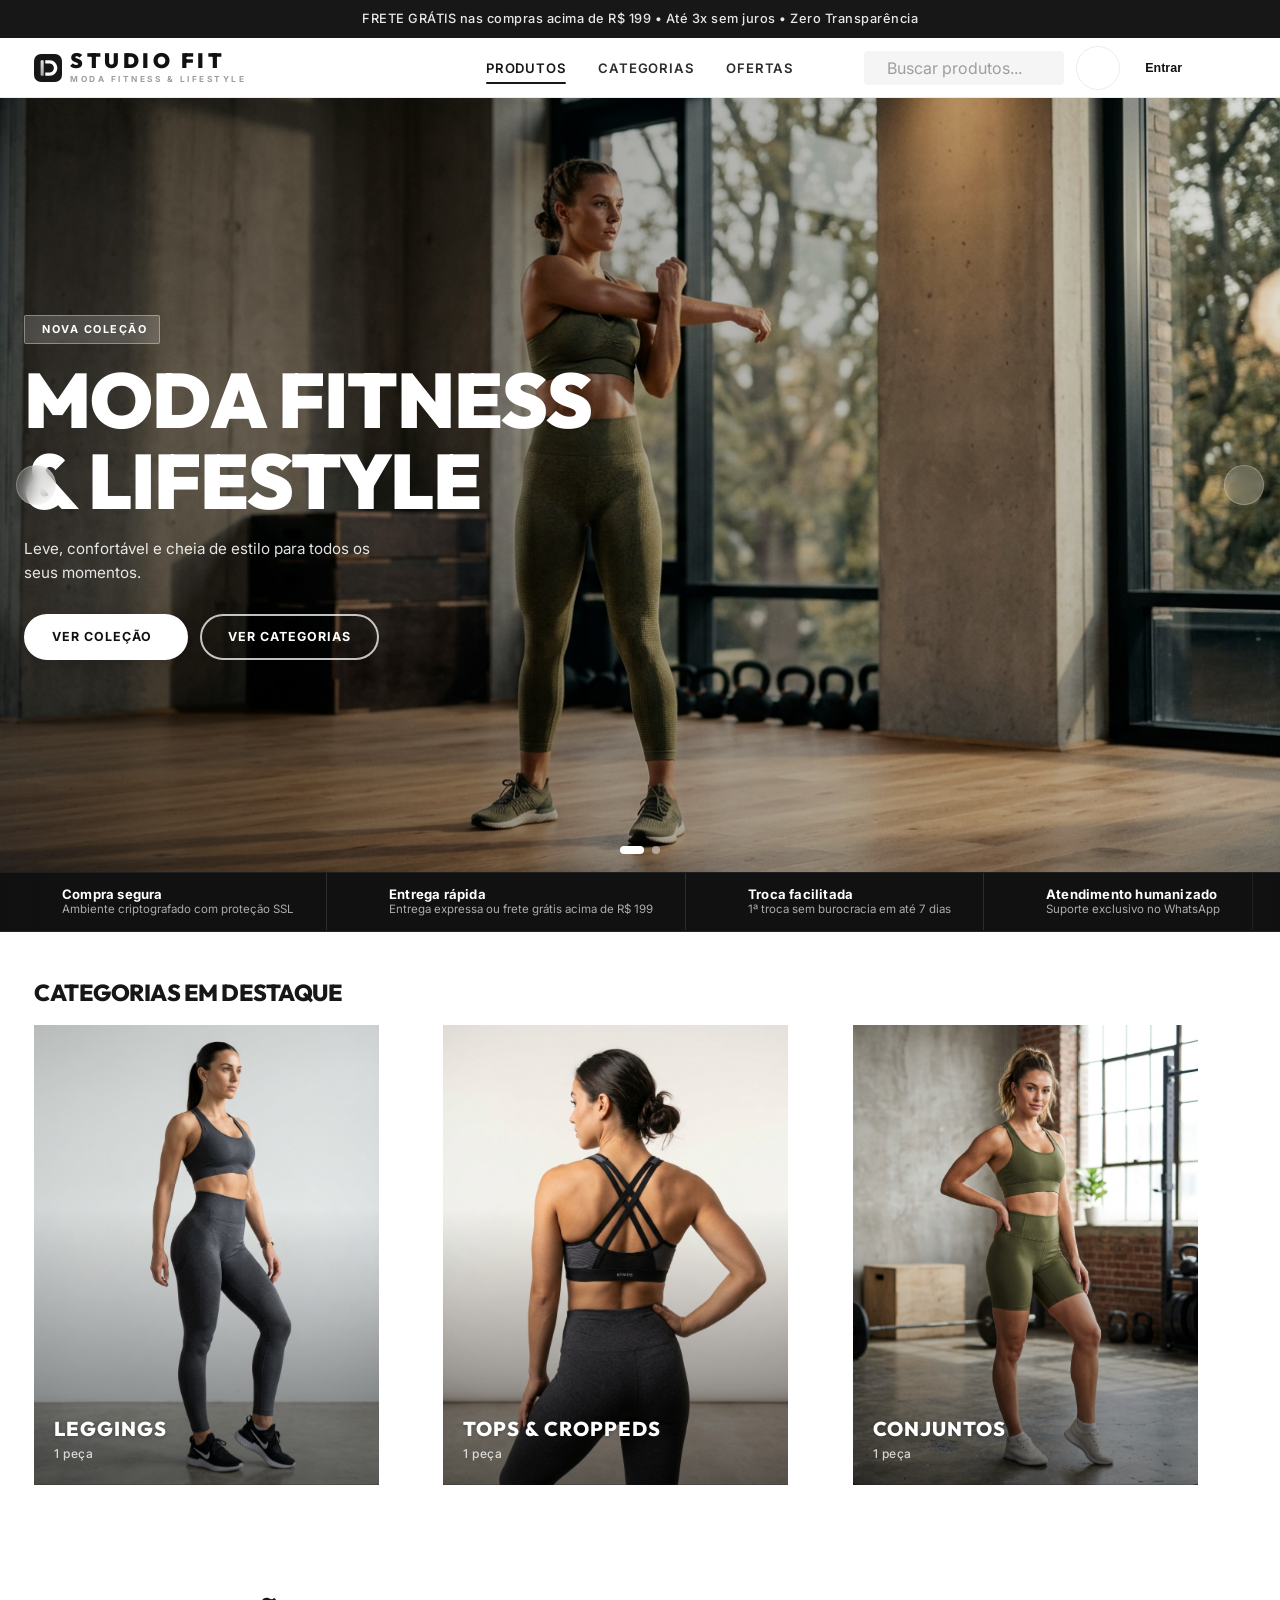
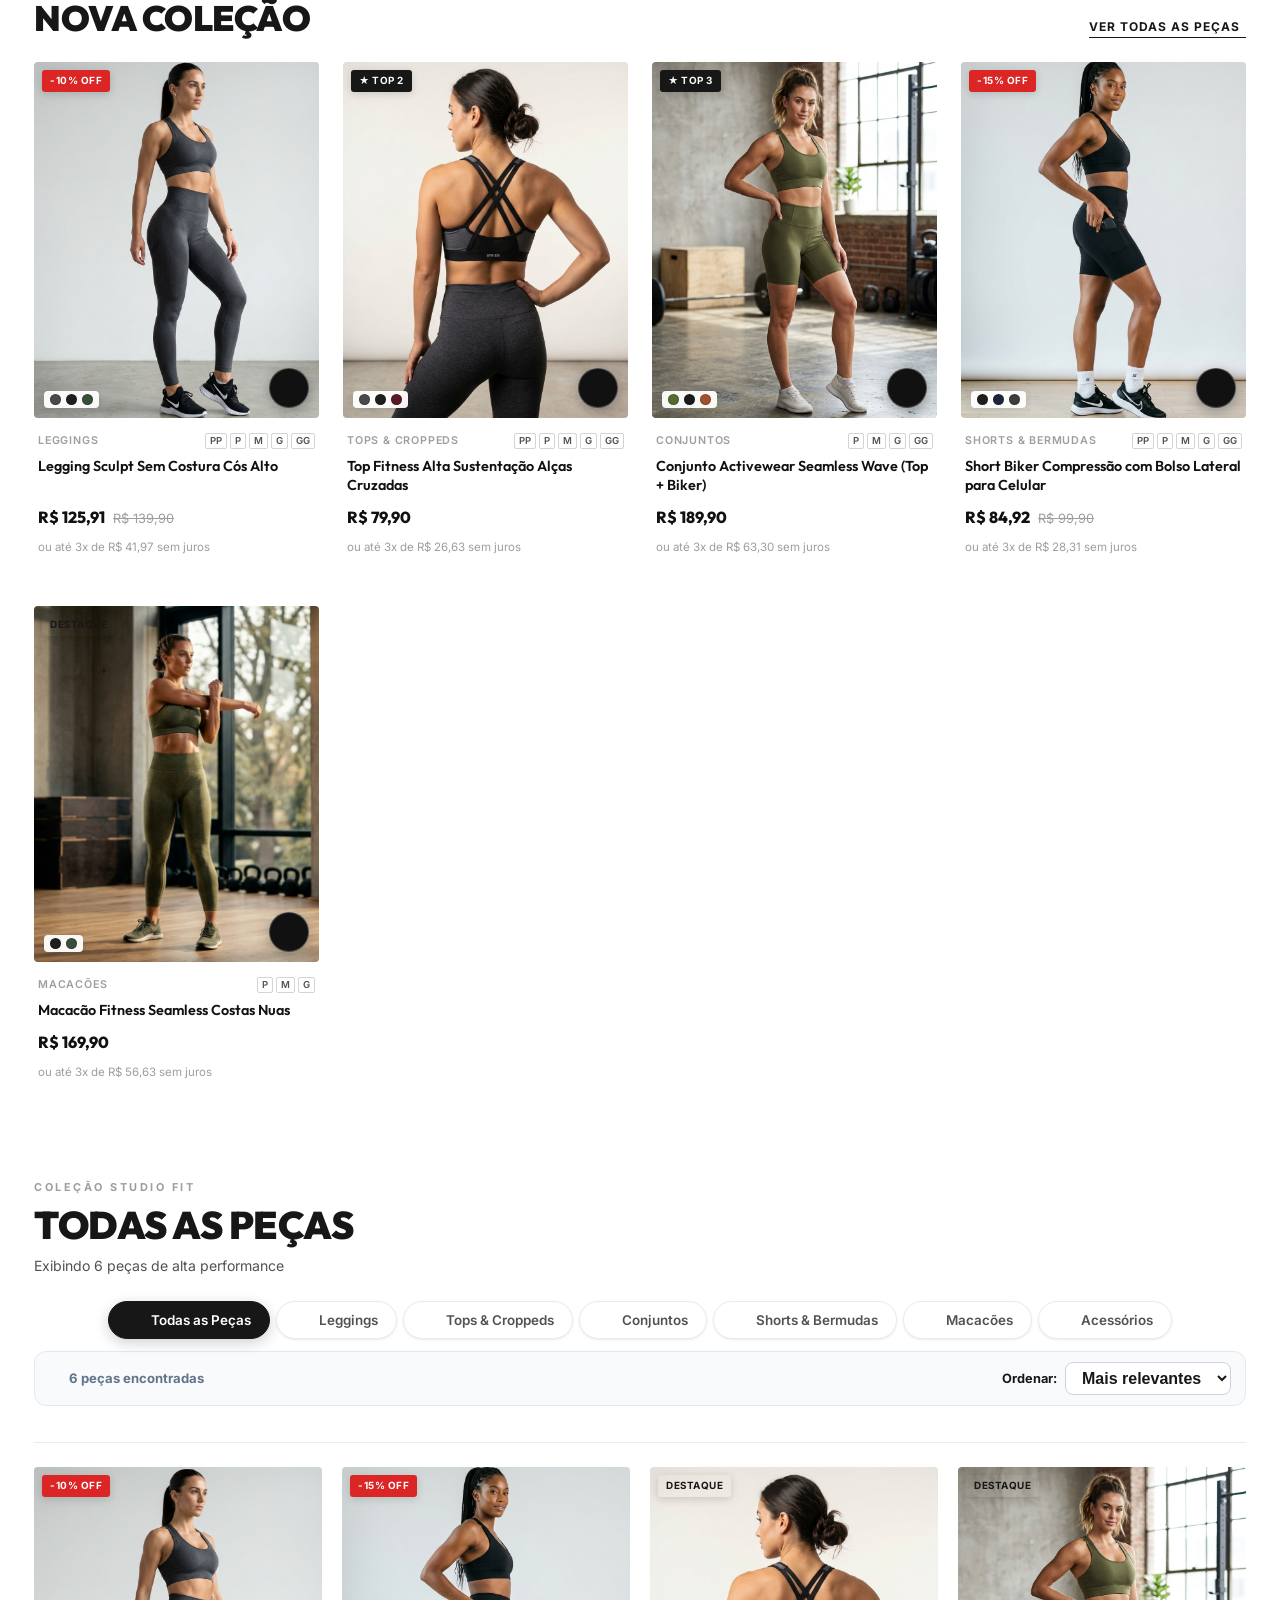
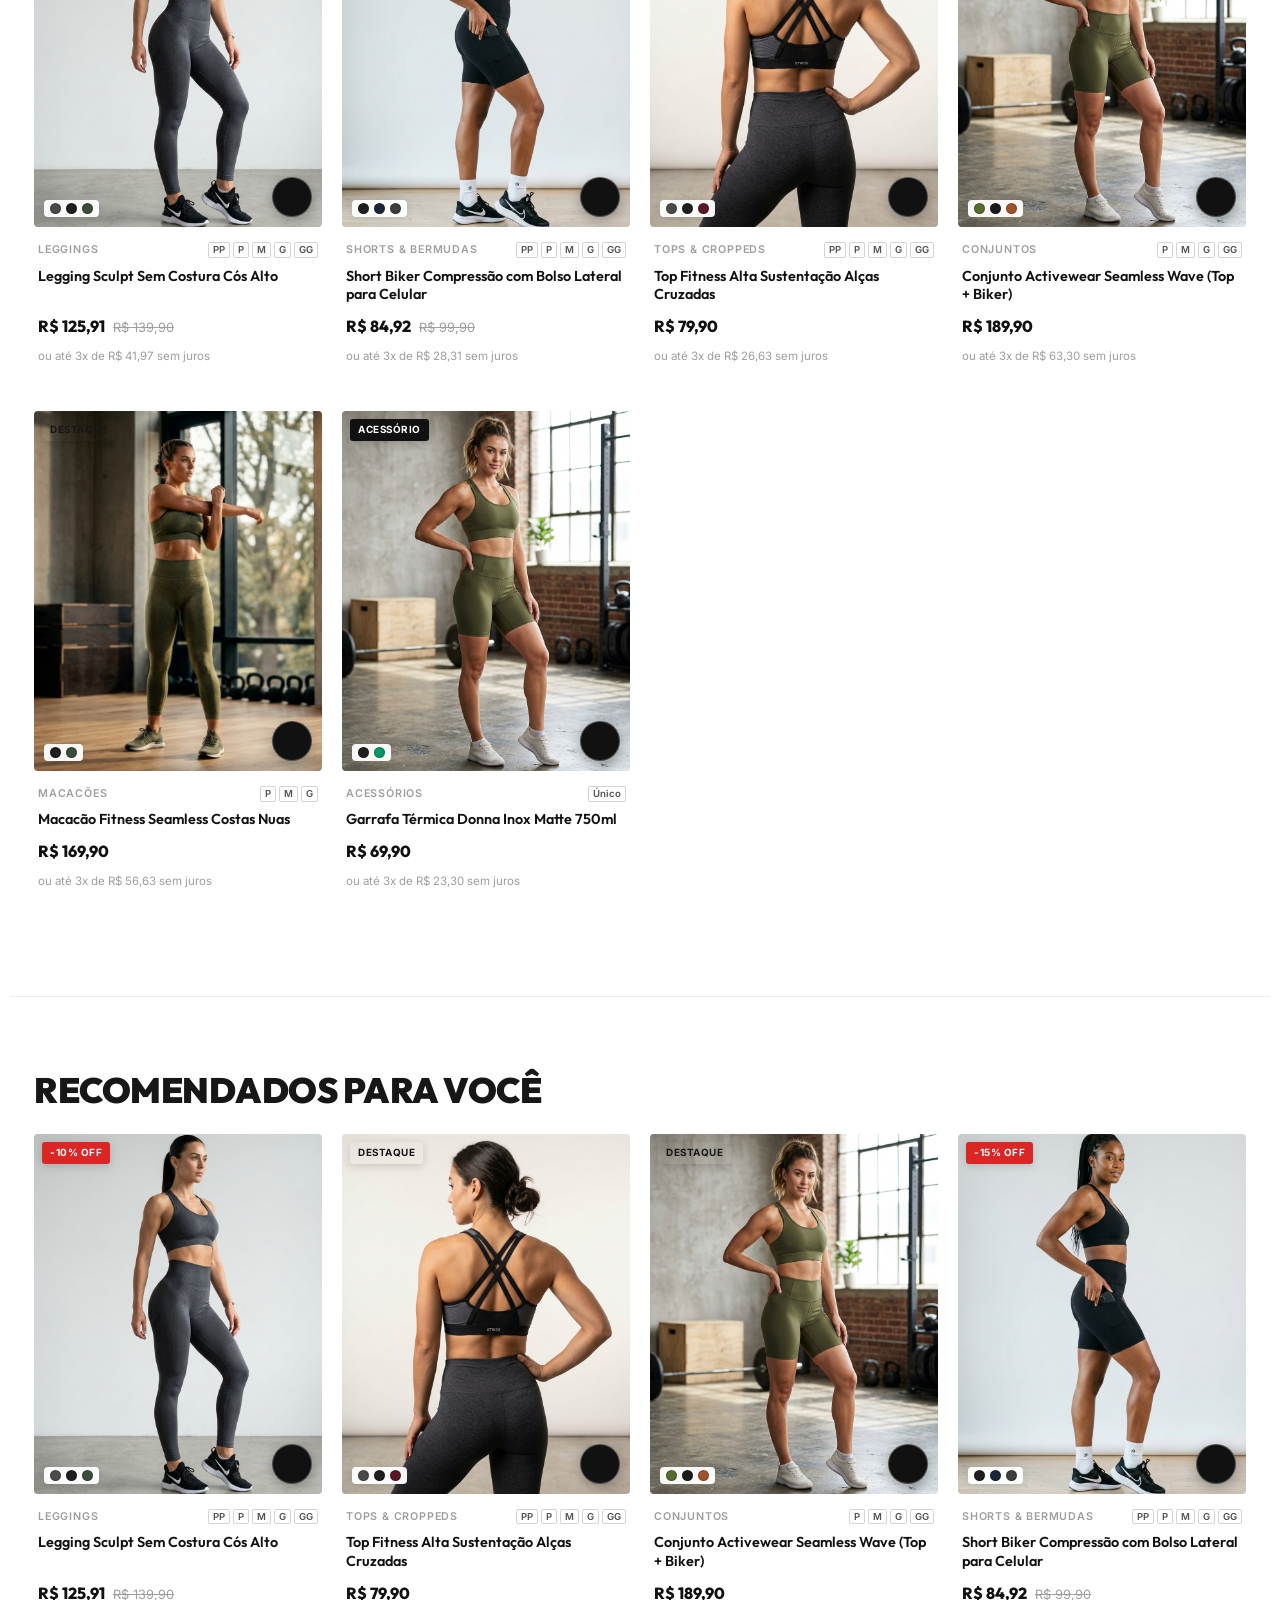
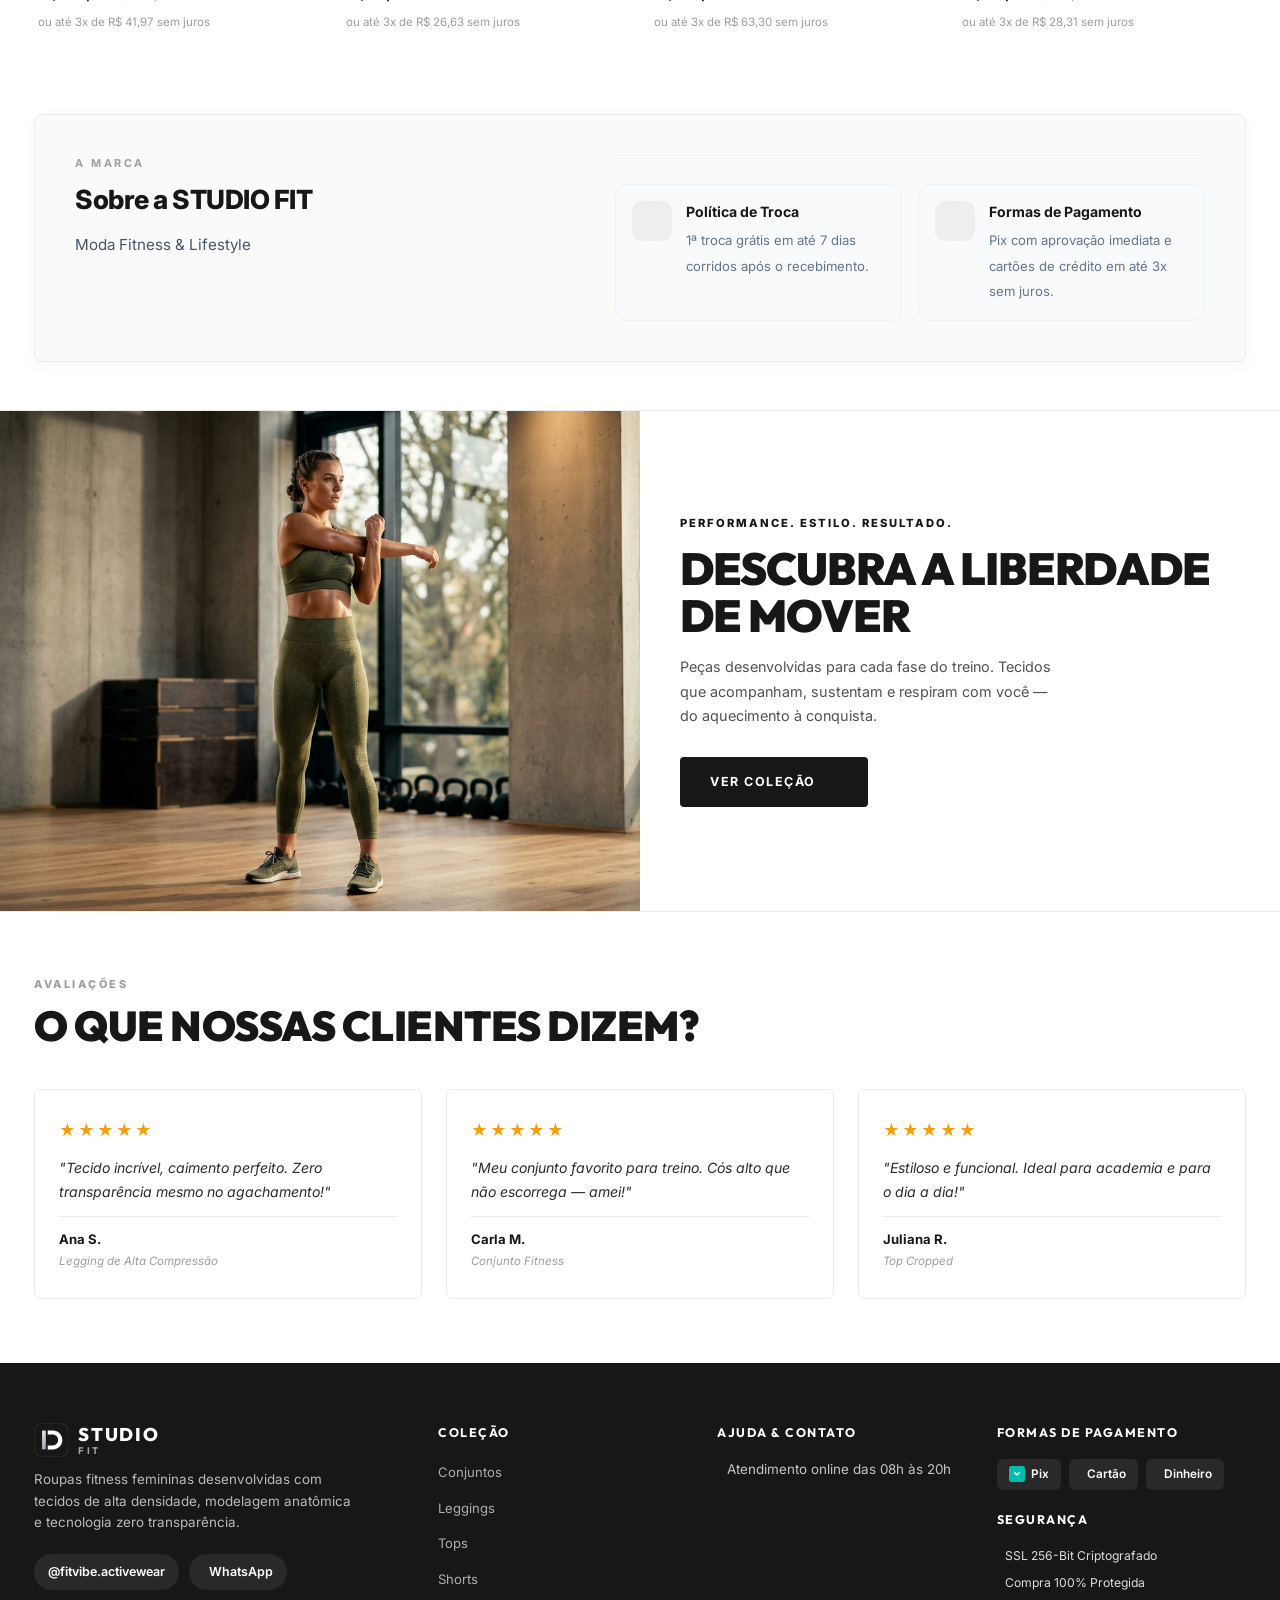
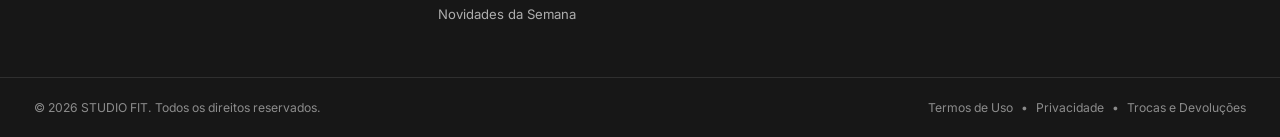
==== commit 263424a4: "Minha" ====
--- a/index.html
+++ b/index.html
@@ -1,4 +1,4 @@
-﻿<!DOCTYPE html>
+<!DOCTYPE html>
 <html lang="pt-BR">
 
 <head>
@@ -352,36 +352,69 @@
     <div class="hero-slider-dots" id="hero-slider-dots"></div>
   </section>
 
-  <!-- Benefits Bar — Dark strip with trust signals (Essence-style) -->
-  <div class="benefits-bar-section" id="benefits-bar-section">
-    <div class="benefits-bar-inner container" id="benefits-bar-inner">
-      <!-- Populated by store.js from settings.benefitsBar -->
-      <div class="benefit-item">
-        <i data-lucide="truck"></i>
-        <div class="benefit-item-text">
-          <span class="benefit-item-title">Frete Grátis</span>
-          <span class="benefit-item-desc">Compras acima de R$ 199</span>
-        </div>
-      </div>
-      <div class="benefit-item">
-        <i data-lucide="shield-check"></i>
-        <div class="benefit-item-text">
-          <span class="benefit-item-title">Compra Segura</span>
-          <span class="benefit-item-desc">Ambiente criptografado SSL</span>
-        </div>
-      </div>
-      <div class="benefit-item">
-        <i data-lucide="refresh-cw"></i>
-        <div class="benefit-item-text">
-          <span class="benefit-item-title">Troca Fácil</span>
-          <span class="benefit-item-desc">1ª troca grátis em até 7 dias</span>
-        </div>
-      </div>
-      <div class="benefit-item">
-        <i data-lucide="message-circle"></i>
-        <div class="benefit-item-text">
-          <span class="benefit-item-title">Atendimento</span>
-          <span class="benefit-item-desc">Suporte exclusivo no WhatsApp</span>
+  <!-- Benefits Bar — Continuous Infinite Marquee Strip -->
+  <div class="benefits-bar-section" id="benefits-bar-section" aria-label="Benefícios da Loja">
+    <div class="benefits-bar-track" id="benefits-bar-track">
+      <div class="benefits-bar-inner" id="benefits-bar-inner">
+        <!-- Grupo 1 -->
+        <div class="benefit-item">
+          <i data-lucide="truck"></i>
+          <div class="benefit-item-text">
+            <span class="benefit-item-title">Frete Grátis</span>
+            <span class="benefit-item-desc">Acima de R$ 199 para todo o Brasil</span>
+          </div>
+        </div>
+        <div class="benefit-item">
+          <i data-lucide="shield-check"></i>
+          <div class="benefit-item-text">
+            <span class="benefit-item-title">Pagamento Seguro</span>
+            <span class="benefit-item-desc">PIX e cartão com proteção SSL</span>
+          </div>
+        </div>
+        <div class="benefit-item">
+          <i data-lucide="refresh-cw"></i>
+          <div class="benefit-item-text">
+            <span class="benefit-item-title">Troca Facilitada</span>
+            <span class="benefit-item-desc">Primeira troca sem burocracia</span>
+          </div>
+        </div>
+        <div class="benefit-item">
+          <i data-lucide="package-check"></i>
+          <div class="benefit-item-text">
+            <span class="benefit-item-title">Envio Rápido</span>
+            <span class="benefit-item-desc">Despacho com rastreamento</span>
+          </div>
+        </div>
+      </div>
+      <div class="benefits-bar-inner benefits-bar-clone" id="benefits-bar-inner-clone" aria-hidden="true">
+        <!-- Grupo 2 (Clone idêntico para loop 100% contínuo) -->
+        <div class="benefit-item">
+          <i data-lucide="truck"></i>
+          <div class="benefit-item-text">
+            <span class="benefit-item-title">Frete Grátis</span>
+            <span class="benefit-item-desc">Acima de R$ 199 para todo o Brasil</span>
+          </div>
+        </div>
+        <div class="benefit-item">
+          <i data-lucide="shield-check"></i>
+          <div class="benefit-item-text">
+            <span class="benefit-item-title">Pagamento Seguro</span>
+            <span class="benefit-item-desc">PIX e cartão com proteção SSL</span>
+          </div>
+        </div>
+        <div class="benefit-item">
+          <i data-lucide="refresh-cw"></i>
+          <div class="benefit-item-text">
+            <span class="benefit-item-title">Troca Facilitada</span>
+            <span class="benefit-item-desc">Primeira troca sem burocracia</span>
+          </div>
+        </div>
+        <div class="benefit-item">
+          <i data-lucide="package-check"></i>
+          <div class="benefit-item-text">
+            <span class="benefit-item-title">Envio Rápido</span>
+            <span class="benefit-item-desc">Despacho com rastreamento</span>
+          </div>
         </div>
       </div>
     </div>
--- a/css/style.css
+++ b/css/style.css
@@ -1,4 +1,4 @@
-﻿/* ============================================================
+/* ============================================================
    STUDIO FIT - MAIN STYLESHEET
    Design: Moda Fitness & Lifestyle | Alta Performance & Estilo Contemporâneo
    Paleta: Branco (#FFFFFF), Off-white (#FAF9F7), Cinza Muito Claro (#F3F3F3),
@@ -2832,8 +2832,8 @@
 
 /* Cart Footer */
 .cart-footer {
-  padding: 20px 24px;
-  padding-bottom: calc(20px + var(--safe-bottom));
+  padding: 16px 20px;
+  padding-bottom: calc(24px + env(safe-area-inset-bottom, 16px));
   border-top: 1px solid var(--border);
   background: white;
 }
@@ -3841,25 +3841,34 @@
 }
 
 /* ============================================================
-   RESPONSIVIDADE: MOBILE (< 768px)
+   RESPONSIVIDADE: MOBILE (< 768px) & IPHONE SAFE-AREA
    ============================================================ */
 @media (max-width: 767px) {
   .modal-checkout {
     width: 100%;
     max-width: 100%;
     height: 100%;
-    max-height: 100vh;
+    height: 100dvh;
+    max-height: 100dvh;
     border-radius: 0;
     margin: 0;
+    display: flex;
+    flex-direction: column;
   }
 
   .checkout-modal-header {
-    padding: 12px 16px;
+    padding: 14px 16px;
+    padding-top: max(14px, env(safe-area-inset-top, 14px));
+    flex-shrink: 0;
+    background: #ffffff;
   }
 
   .checkout-modal-body {
-    padding: 14px 14px calc(16px + env(safe-area-inset-bottom, 0px));
-    max-height: calc(100vh - 60px);
+    flex: 1;
+    padding: 14px 16px calc(56px + env(safe-area-inset-bottom, 24px));
+    max-height: none;
+    overflow-y: auto;
+    -webkit-overflow-scrolling: touch;
   }
 
   .checkout-grid-layout {
@@ -3868,7 +3877,8 @@
   }
 
   .checkout-card-box {
-    padding: 12px 14px;
+    padding: 14px 14px;
+    border-radius: 12px;
   }
 
   .checkout-fields-row {
@@ -3886,16 +3896,42 @@
   }
 
   .checkout-summary-sticky {
-    padding: 14px;
+    padding: 16px 14px;
+    border-radius: 12px;
   }
 
   .checkout-items-list {
-    max-height: 180px;
+    max-height: 200px;
+  }
+
+  .checkout-action-area {
+    margin-top: 16px;
+    padding-bottom: 8px;
   }
 
   .btn-whatsapp-submit {
-    padding: 15px;
-    font-size: 0.95rem;
+    min-height: 52px;
+    padding: 14px 18px;
+    font-size: 0.94rem;
+    line-height: 1.35;
+    border-radius: 12px;
+    display: flex;
+    align-items: center;
+    justify-content: center;
+    gap: 10px;
+    box-shadow: 0 4px 16px rgba(37, 211, 102, 0.32);
+  }
+
+  .btn-whatsapp-submit svg {
+    width: 20px;
+    height: 20px;
+    flex-shrink: 0;
+  }
+
+  .checkout-trust-badge {
+    margin-top: 10px;
+    margin-bottom: 6px;
+    font-size: 0.74rem;
   }
 }
 
@@ -10267,14 +10303,14 @@
 
 .mobile-cart-bar {
   position: fixed !important;
-  bottom: calc(64px + env(safe-area-inset-bottom, 0px) + 8px) !important;
+  bottom: calc(56px + env(safe-area-inset-bottom, 10px) + 8px) !important;
   left: 12px !important;
   right: 12px !important;
   background: #FFFFFF !important;
   border: 1px solid #E4E4E7 !important;
   border-radius: 14px !important;
   box-shadow: 0 10px 30px rgba(0, 0, 0, 0.12) !important;
-  padding: 10px 14px !important;
+  padding: 8px 12px !important;
   z-index: 980 !important;
   backdrop-filter: none !important;
   -webkit-backdrop-filter: none !important;
@@ -10336,17 +10372,20 @@
   background: #111111 !important;
   color: #FFFFFF !important;
   border: none !important;
-  border-radius: 8px !important;
-  font-size: 0.8rem !important;
+  border-radius: 10px !important;
+  font-size: 0.82rem !important;
   font-weight: 700 !important;
-  letter-spacing: 0.6px !important;
-  text-transform: uppercase !important;
-  padding: 11px 18px !important;
+  letter-spacing: 0.3px !important;
+  padding: 10px 14px !important;
+  min-height: 42px !important;
   display: inline-flex !important;
   align-items: center !important;
-  gap: 8px !important;
+  justify-content: center !important;
+  gap: 6px !important;
   box-shadow: 0 4px 12px rgba(0, 0, 0, 0.15) !important;
   cursor: pointer !important;
+  white-space: nowrap !important;
+  flex-shrink: 0 !important;
 }
 
 .btn-mobile-checkout span {
@@ -10364,6 +10403,21 @@
 
 .btn-mobile-checkout:active {
   transform: scale(0.98) !important;
+}
+
+@media (max-width: 380px) {
+  .mobile-cart-bar {
+    left: 8px !important;
+    right: 8px !important;
+    padding: 6px 10px !important;
+  }
+  .btn-mobile-checkout {
+    padding: 8px 10px !important;
+    font-size: 0.76rem !important;
+  }
+  .mobile-cart-total {
+    font-size: 0.95rem !important;
+  }
 }
 
 /* ===================================================================
@@ -10692,43 +10746,74 @@
 }
 
 /* ===================================================================
-   E24. BENEFITS BAR — Clean strip after hero
+   E24. BENEFITS BAR — Continuous Infinite Marquee
    =================================================================== */
 
 .benefits-bar-section {
-  background: var(--carbon);
+  background: #111111;
   padding: 0;
   overflow: hidden;
+  position: relative;
+  width: 100%;
+  border-top: 1px solid rgba(255, 255, 255, 0.06);
+  border-bottom: 1px solid rgba(255, 255, 255, 0.08);
+  user-select: none;
+}
+
+/* Fades sutis nas bordas esquerda e direita para entrada/saída elegante */
+.benefits-bar-section::before,
+.benefits-bar-section::after {
+  content: '';
+  position: absolute;
+  top: 0;
+  bottom: 0;
+  width: 48px;
+  z-index: 2;
+  pointer-events: none;
+}
+.benefits-bar-section::before {
+  left: 0;
+  background: linear-gradient(to right, #111111, rgba(17, 17, 17, 0));
+}
+.benefits-bar-section::after {
+  right: 0;
+  background: linear-gradient(to left, #111111, rgba(17, 17, 17, 0));
+}
+
+.benefits-bar-track {
+  display: flex;
+  width: max-content;
+  animation: benefitsMarqueeScroll 28s linear infinite;
+  will-change: transform;
+}
+
+.benefits-bar-track:hover {
+  animation-play-state: paused;
 }
 
 .benefits-bar-inner {
   display: flex;
   align-items: center;
-  justify-content: center;
-  flex-wrap: wrap;
+  flex-shrink: 0;
   gap: 0;
 }
 
 .benefit-item {
-  display: flex;
-  align-items: center;
-  gap: 8px;
-  padding: 14px 24px;
-  border-right: 1px solid rgba(255,255,255,0.1);
-  flex: 1;
-  min-width: 180px;
-  justify-content: center;
-}
-
-.benefit-item:last-child {
-  border-right: none;
-}
-
-.benefit-item i {
-  width: 16px;
-  height: 16px;
-  color: var(--primary-light);
+  display: inline-flex;
+  align-items: center;
+  gap: 12px;
+  padding: 13px 32px;
+  border-right: 1px solid rgba(255, 255, 255, 0.12);
   flex-shrink: 0;
+  white-space: nowrap;
+}
+
+.benefit-item i,
+.benefit-item svg {
+  width: 18px;
+  height: 18px;
+  color: #e4e4e7;
+  flex-shrink: 0;
 }
 
 .benefit-item-text {
@@ -10737,35 +10822,69 @@
 }
 
 .benefit-item-title {
-  font-size: 0.78rem;
+  font-size: 0.82rem;
   font-weight: 700;
   color: #FFFFFF;
-  letter-spacing: 0.3px;
-  line-height: 1.2;
+  letter-spacing: 0.2px;
+  line-height: 1.25;
 }
 
 .benefit-item-desc {
-  font-size: 0.68rem;
-  color: rgba(255,255,255,0.55);
+  font-size: 0.72rem;
+  color: rgba(255, 255, 255, 0.65);
   line-height: 1.3;
 }
 
-@media (max-width: 767px) {
-  .benefits-bar-inner {
-    flex-direction: row;
-    overflow-x: auto;
-    flex-wrap: nowrap;
-    justify-content: flex-start;
-    scrollbar-width: none;
-    -webkit-overflow-scrolling: touch;
-  }
-  .benefits-bar-inner::-webkit-scrollbar { display: none; }
-
+/* Animação Contínua Fluida 60fps */
+@keyframes benefitsMarqueeScroll {
+  0% {
+    transform: translate3d(0, 0, 0);
+  }
+  100% {
+    transform: translate3d(-50%, 0, 0);
+  }
+}
+
+/* Tablets / iPad */
+@media (max-width: 991px) {
+  .benefits-bar-track {
+    animation-duration: 24s;
+  }
   .benefit-item {
-    flex: 0 0 auto;
-    min-width: 160px;
-    border-right: 1px solid rgba(255,255,255,0.1);
-    padding: 12px 20px;
+    padding: 12px 24px;
+    gap: 10px;
+  }
+  .benefit-item-title {
+    font-size: 0.8rem;
+  }
+  .benefit-item-desc {
+    font-size: 0.7rem;
+  }
+}
+
+/* Celulares / Mobile */
+@media (max-width: 600px) {
+  .benefits-bar-track {
+    animation-duration: 20s;
+  }
+  .benefits-bar-section::before,
+  .benefits-bar-section::after {
+    width: 24px;
+  }
+  .benefit-item {
+    padding: 11px 18px;
+    gap: 8px;
+  }
+  .benefit-item i,
+  .benefit-item svg {
+    width: 16px;
+    height: 16px;
+  }
+  .benefit-item-title {
+    font-size: 0.76rem;
+  }
+  .benefit-item-desc {
+    font-size: 0.66rem;
   }
 }
 
